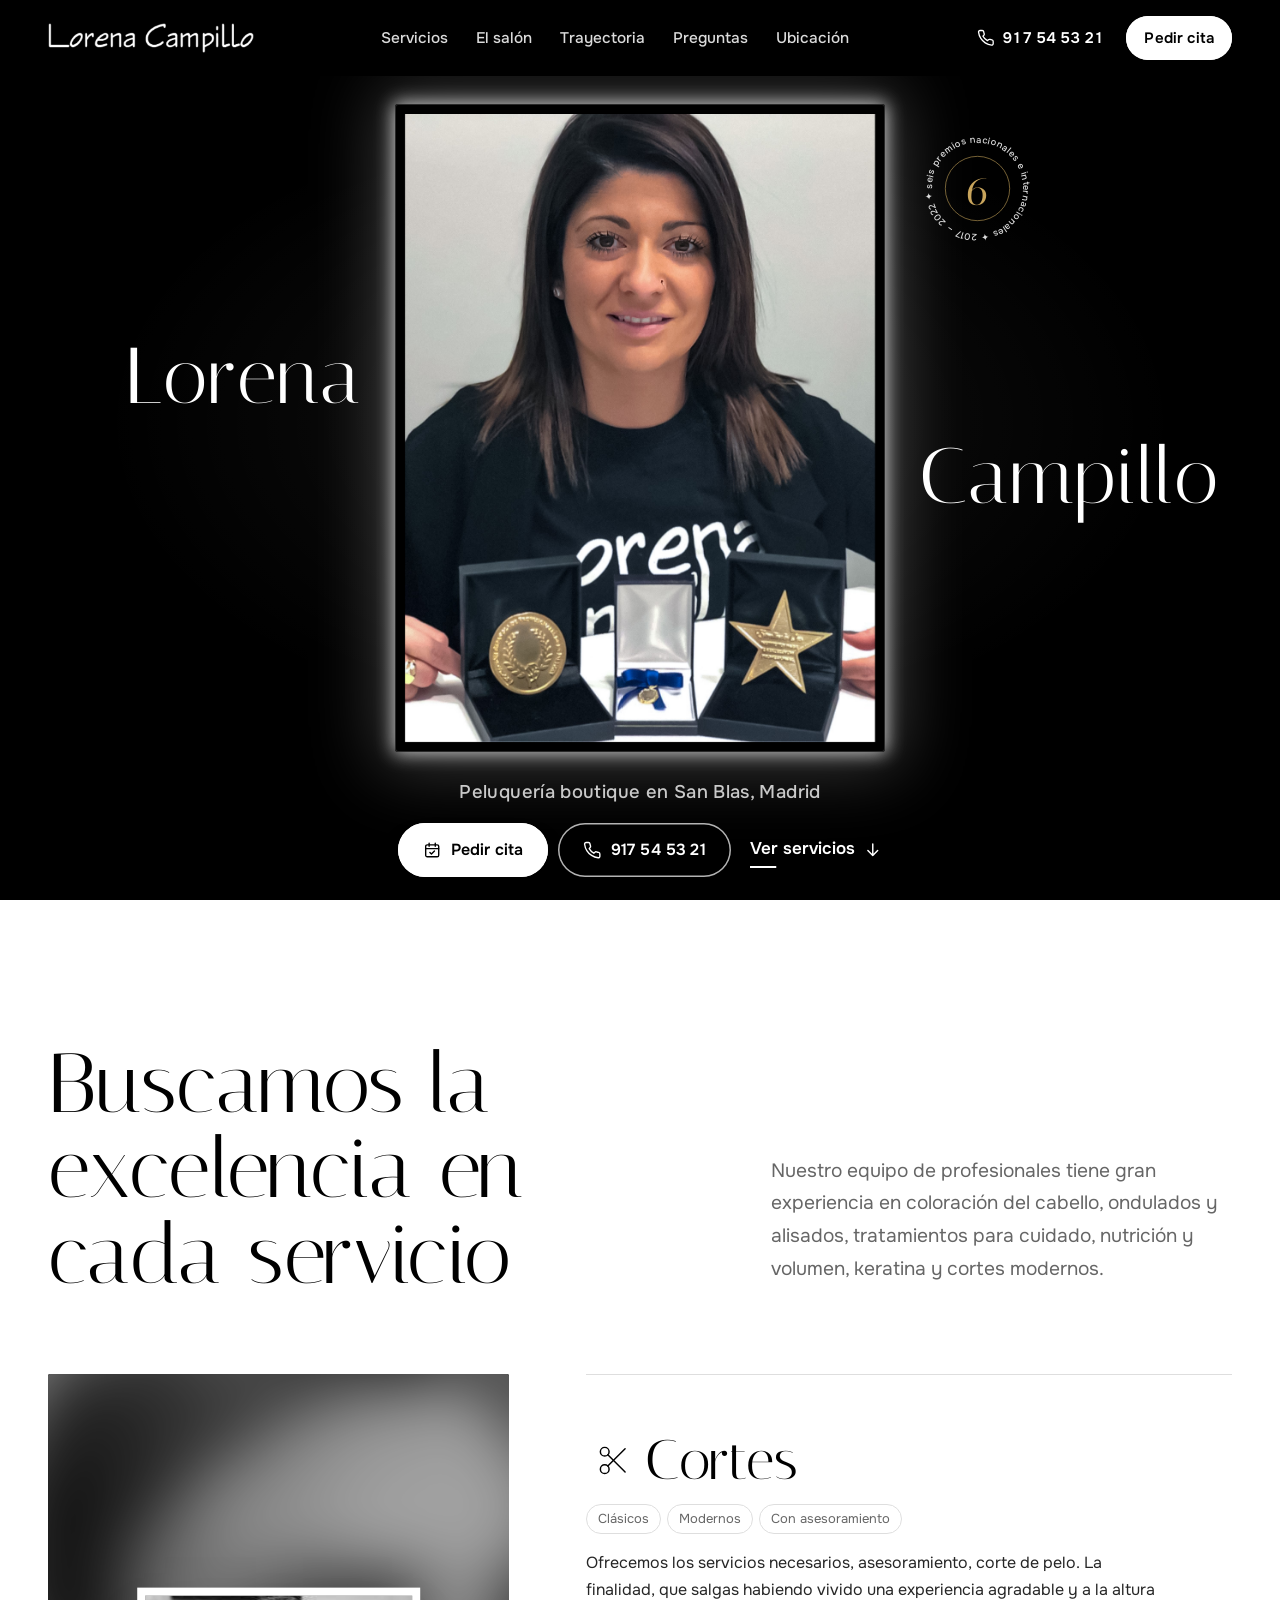
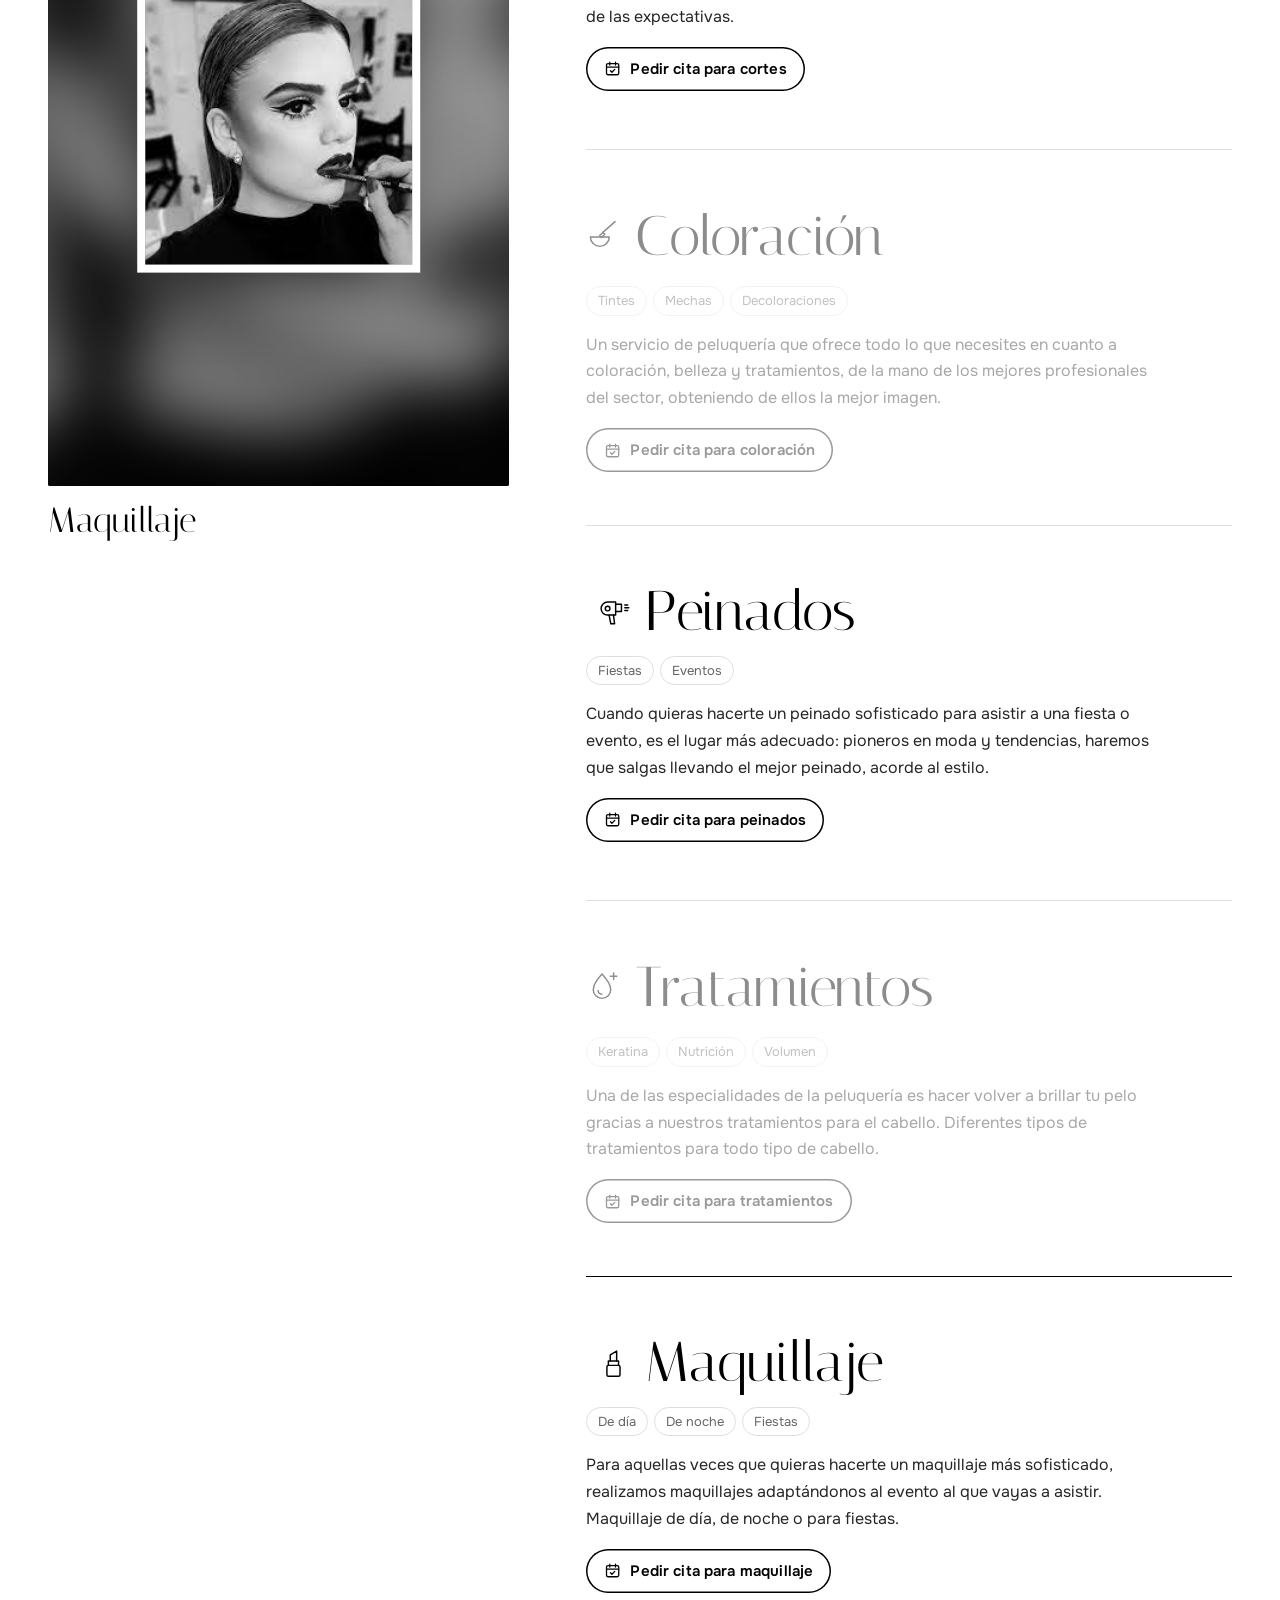
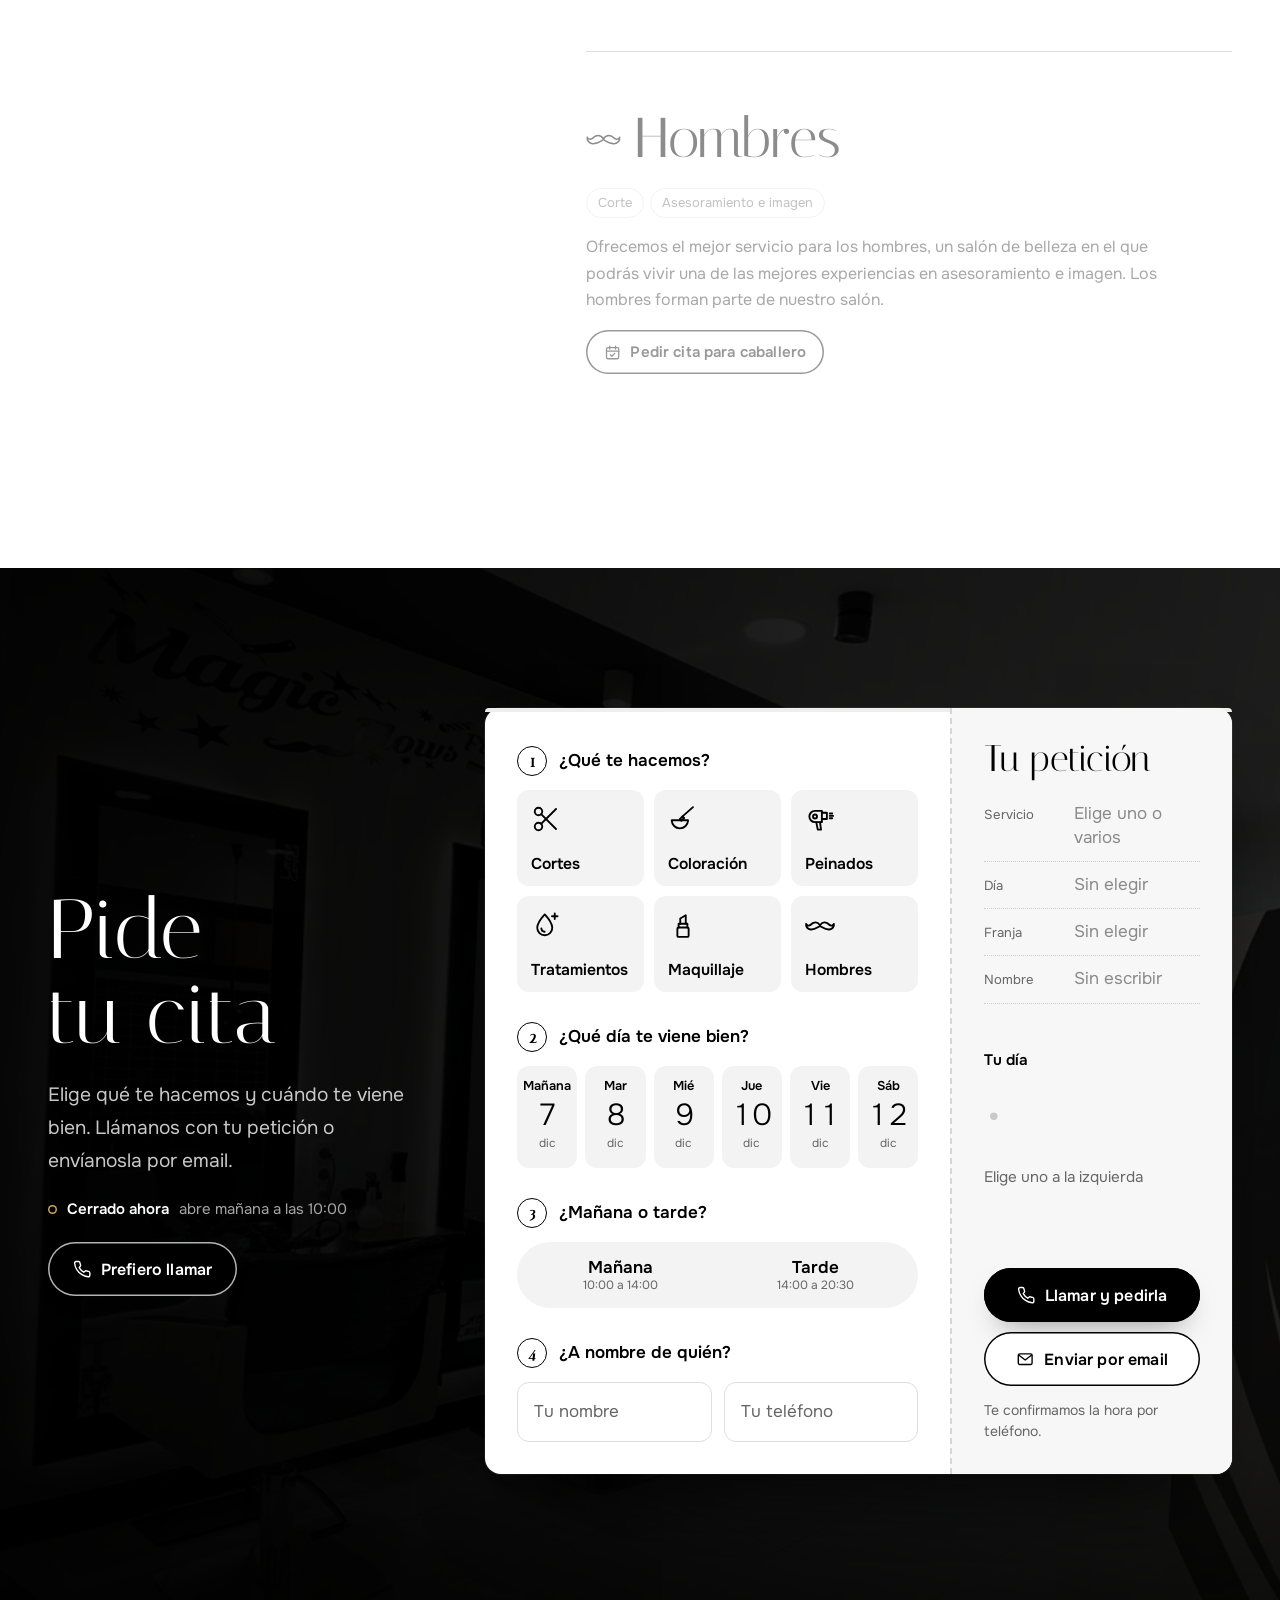
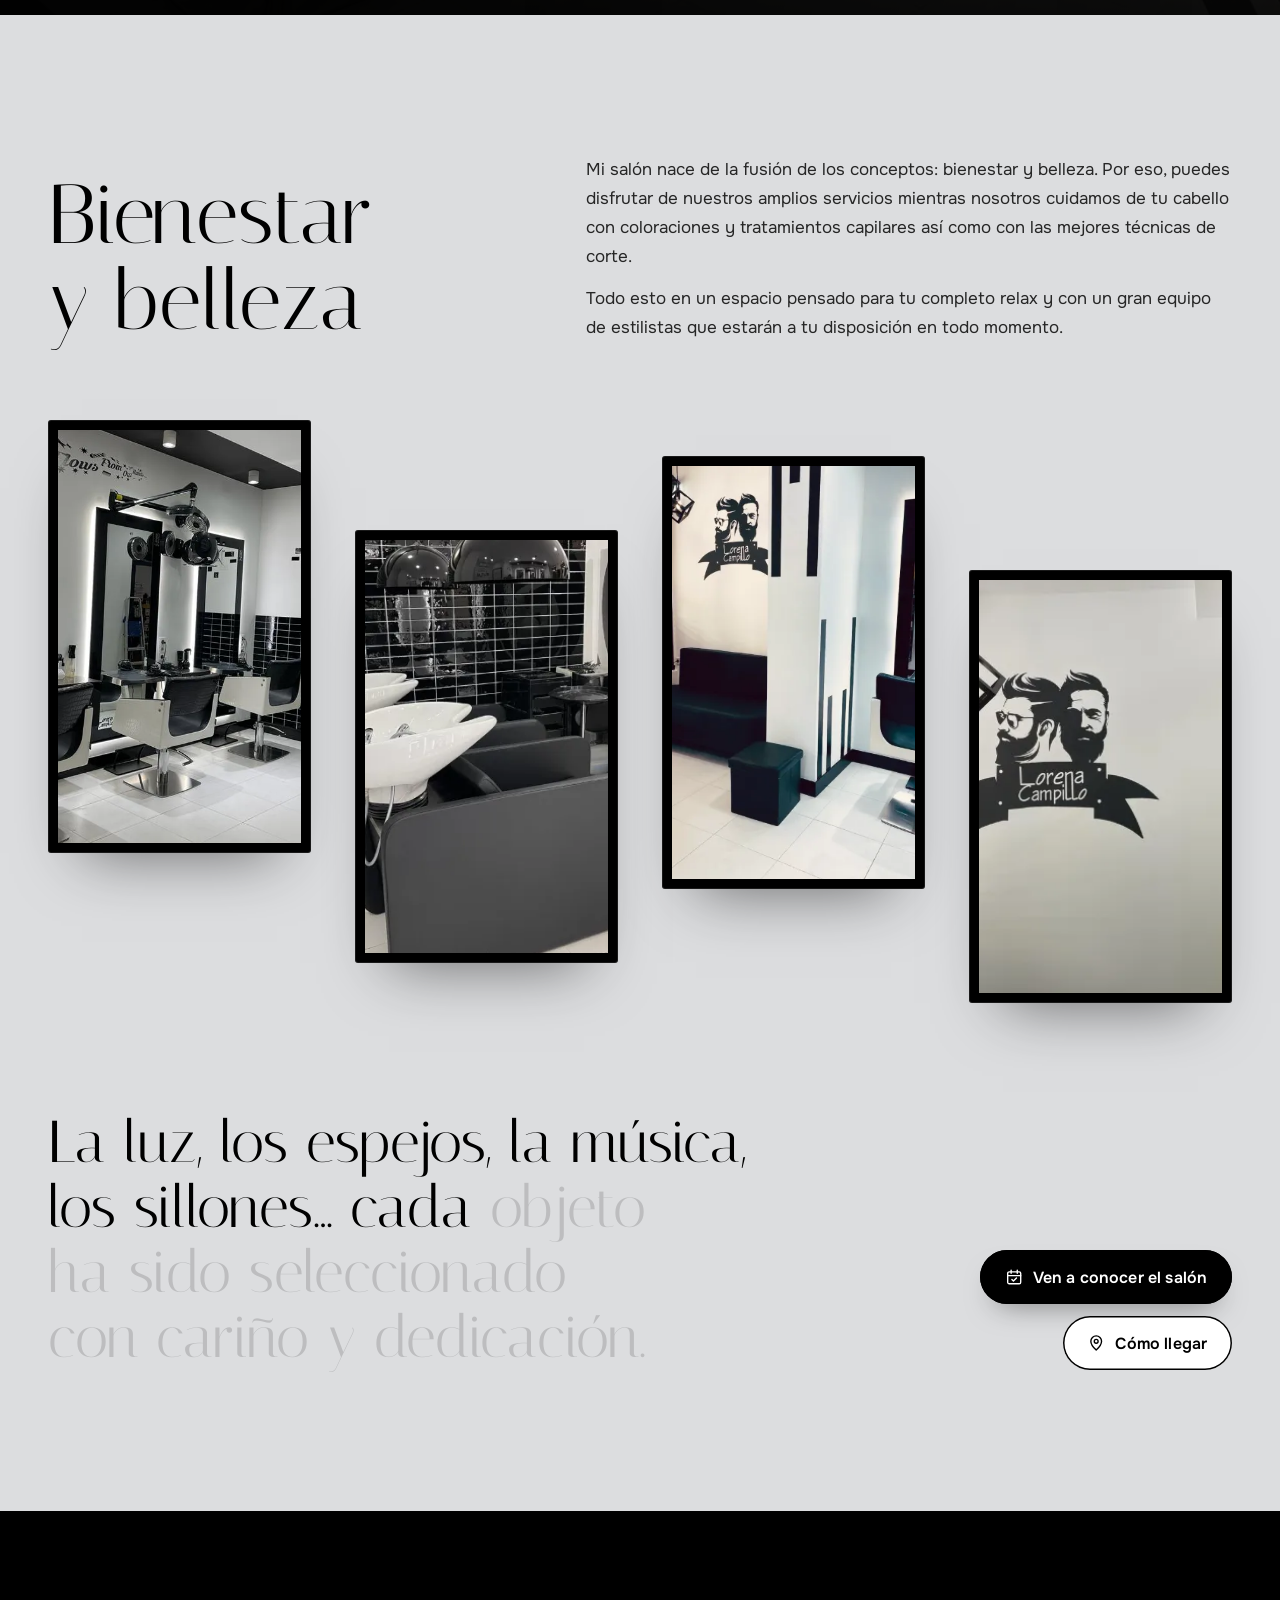
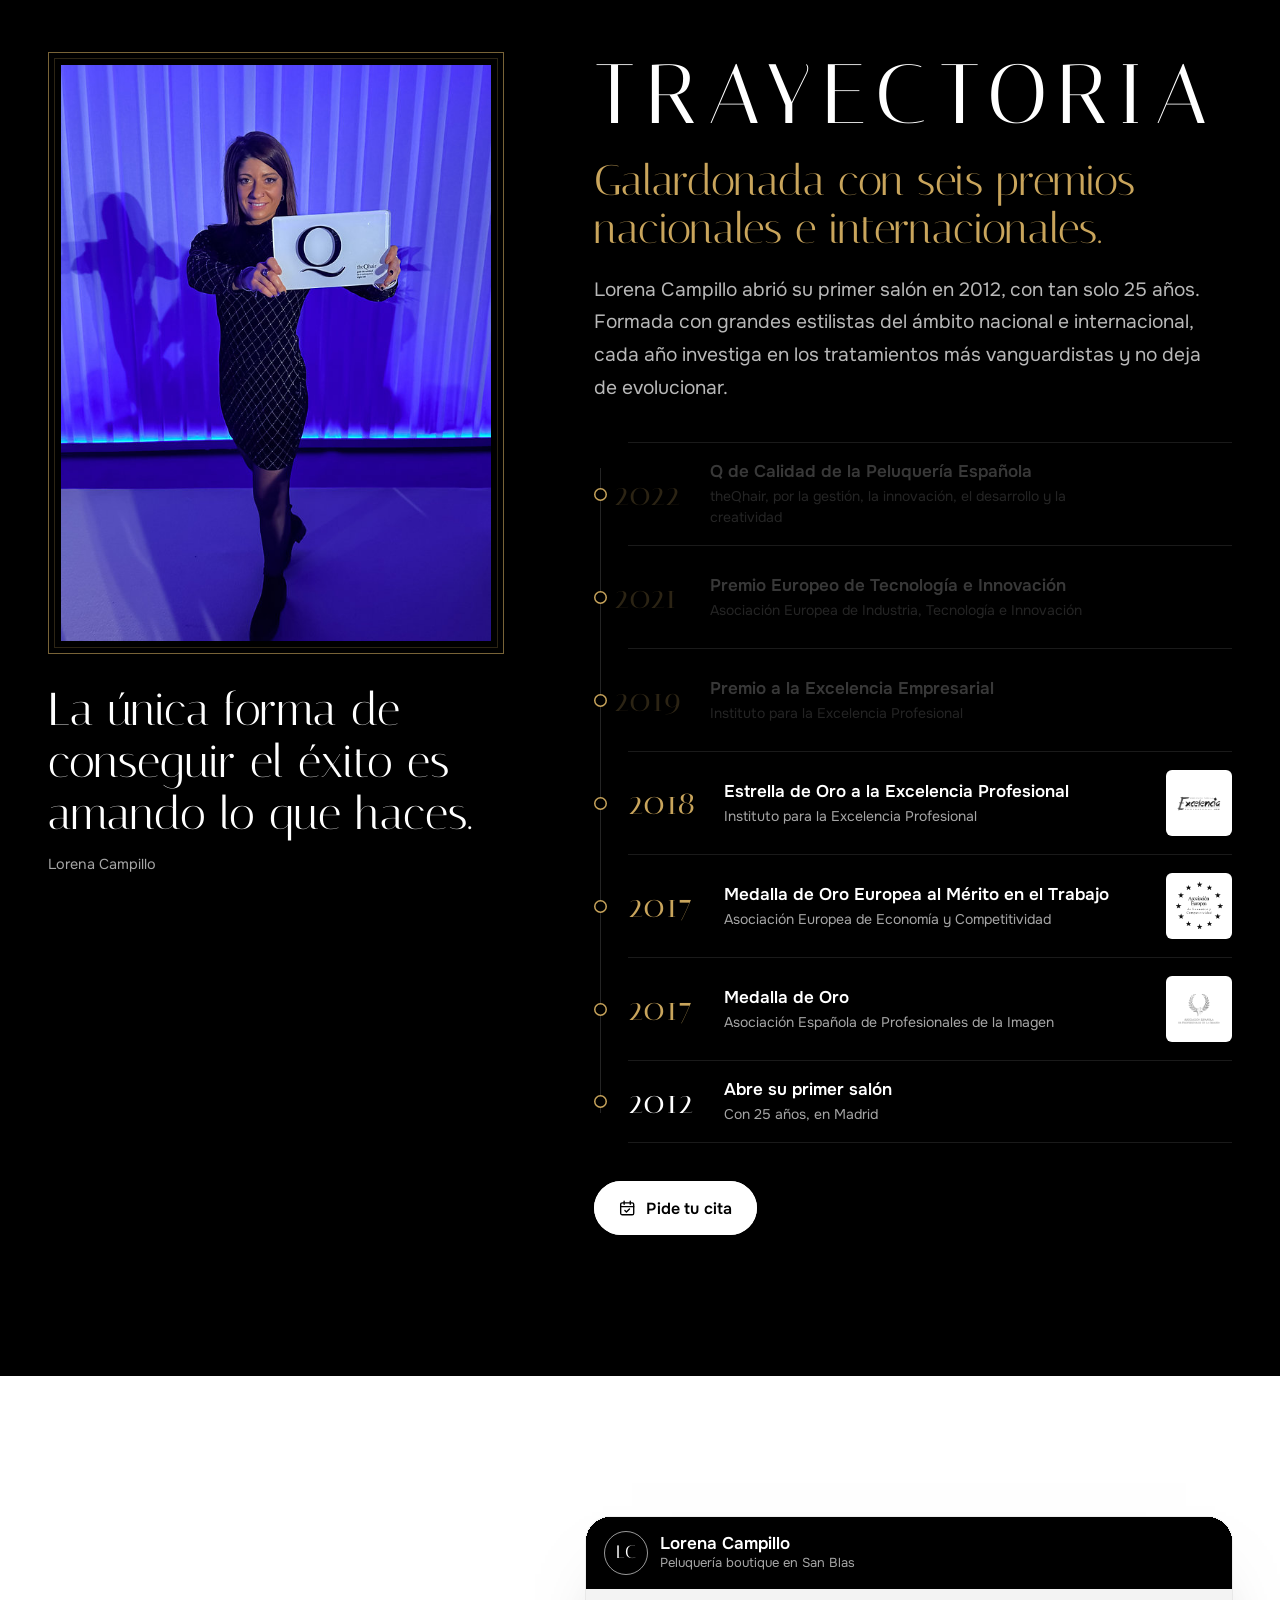
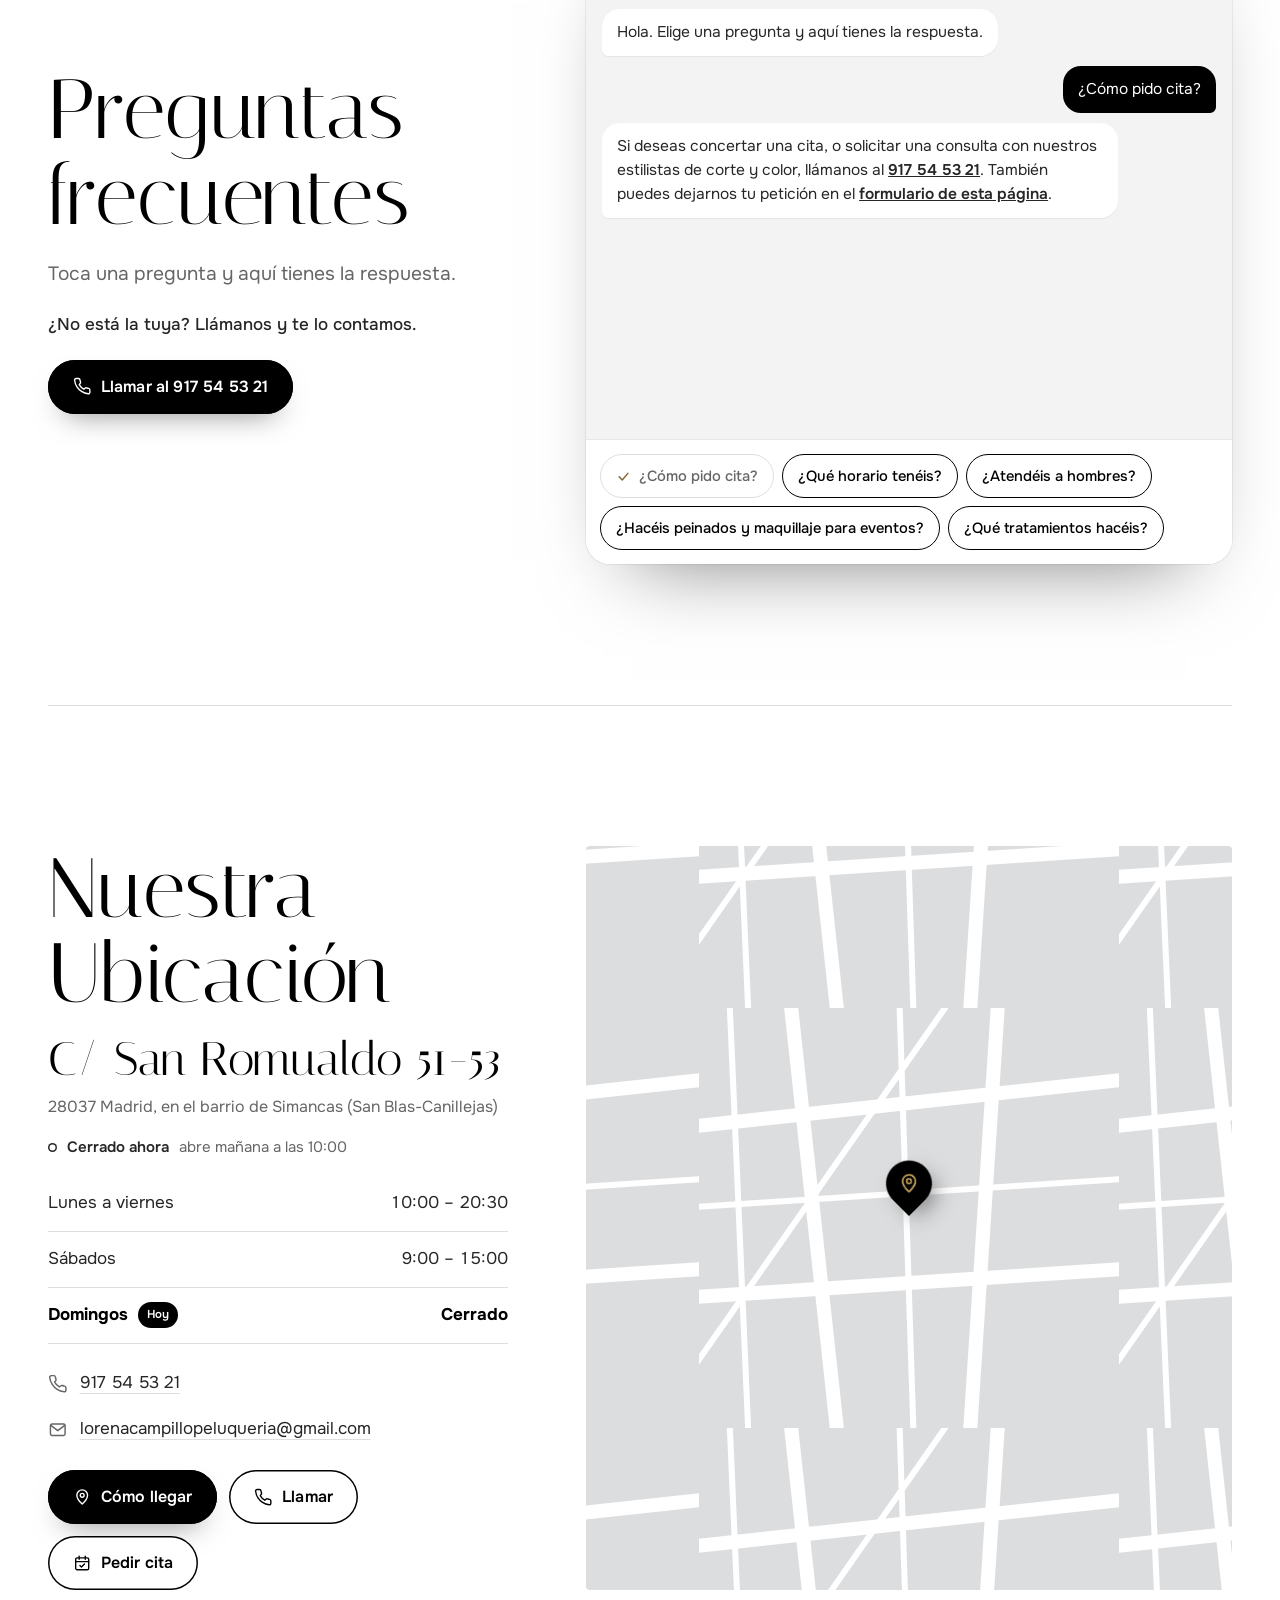
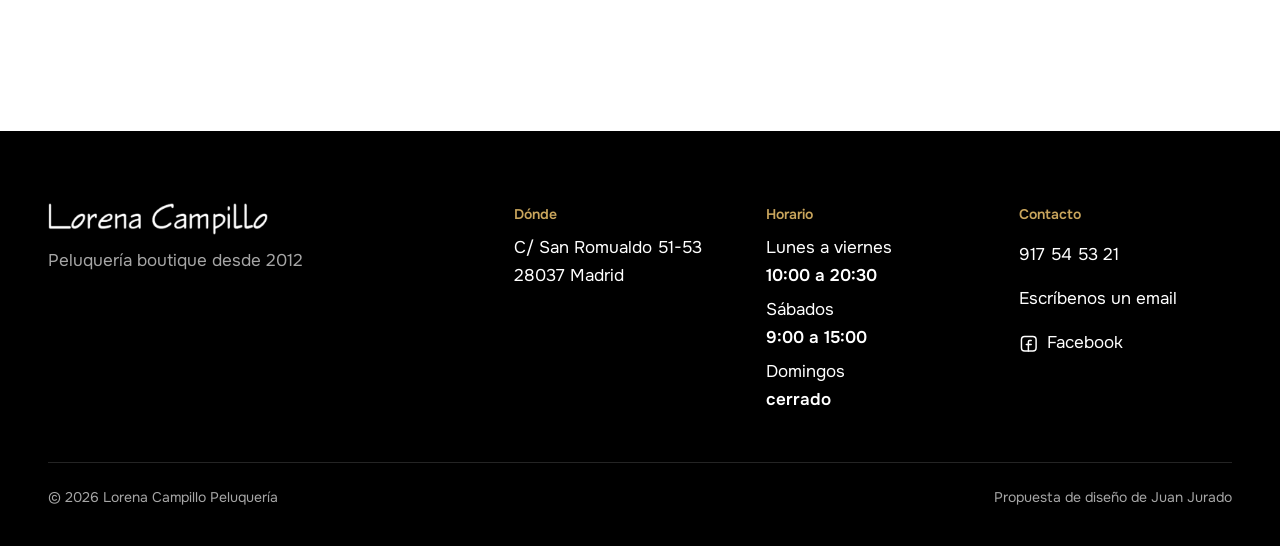
==== index.html @ e0cc7761 "feat: v4 «Luz de espejo» — hero entre su nombre, más animación y más llamadas a la acción Cambios pe" ====
<!DOCTYPE html>
<html lang="es">
<head>
<meta charset="utf-8">
<meta name="viewport" content="width=device-width, initial-scale=1, viewport-fit=cover">
<title>Peluquería boutique en San Blas, Madrid | Lorena Campillo</title>
<meta name="description" content="Peluquería boutique en Simancas, San Blas (Madrid), con seis premios nacionales e internacionales. Cortes, color, peinados y tratamientos. Cita: 917 54 53 21.">
<meta name="theme-color" content="#000000">
<meta property="og:type" content="website">
<meta property="og:locale" content="es_ES">
<meta property="og:title" content="Lorena Campillo · Peluquería boutique en San Blas">
<meta property="og:description" content="Seis premios nacionales e internacionales. C/ San Romualdo 51-53, Madrid. Pide cita: 917 54 53 21.">
<meta property="og:image" content="https://jjurado2026.github.io/lorena-campillo/assets/img/lorena-premios.jpg">

<script>
  /* Antes de pintar: movimiento solo con JavaScript y si nadie ha pedido quietud */
  (function (d) {
    var captura = /[?&]ss\b/.test(location.search);
    var quieto = captura || matchMedia('(prefers-reduced-motion: reduce)').matches;
    d.classList.add('js');
    if (quieto) d.classList.add('quieto');
    if (captura) d.classList.add('captura');
  })(document.documentElement);
</script>

<link rel="preload" href="assets/fonts/italiana.woff2" as="font" type="font/woff2" crossorigin>
<link rel="preload" href="assets/fonts/onest.woff2" as="font" type="font/woff2" crossorigin>
<link rel="preload" as="image" href="assets/img/lorena-premios.jpg" fetchpriority="high">
<link rel="stylesheet" href="assets/css/base.css?v=4">
<link rel="stylesheet" href="assets/css/home.css?v=4">
<link rel="stylesheet" href="assets/css/movimiento.css?v=4">
<link rel="icon" href="data:image/svg+xml,%3Csvg xmlns='http://www.w3.org/2000/svg' viewBox='0 0 32 32'%3E%3Crect width='32' height='32' rx='5' fill='%23000'/%3E%3Ctext x='16' y='23' font-family='Georgia,serif' font-size='19' fill='%23fff' text-anchor='middle'%3ELC%3C/text%3E%3C/svg%3E">

<script type="application/ld+json">
{
  "@context": "https://schema.org",
  "@type": "HairSalon",
  "name": "Lorena Campillo Peluquería",
  "description": "Peluquería boutique en el barrio de Simancas (San Blas-Canillejas, Madrid), galardonada con seis premios nacionales e internacionales.",
  "url": "https://www.lorenacampillopeluqueria.com/",
  "telephone": "+34917545321",
  "email": "lorenacampillopeluqueria@gmail.com",
  "image": "https://jjurado2026.github.io/lorena-campillo/assets/img/lorena-premios.jpg",
  "foundingDate": "2012",
  "founder": { "@type": "Person", "name": "Lorena Campillo" },
  "address": {
    "@type": "PostalAddress",
    "streetAddress": "Calle de San Romualdo, 51-53",
    "addressLocality": "Madrid",
    "addressRegion": "Madrid",
    "postalCode": "28037",
    "addressCountry": "ES"
  },
  "areaServed": ["Simancas", "San Blas-Canillejas", "Madrid"],
  "openingHoursSpecification": [
    { "@type": "OpeningHoursSpecification", "dayOfWeek": ["Monday","Tuesday","Wednesday","Thursday","Friday"], "opens": "10:00", "closes": "20:30" },
    { "@type": "OpeningHoursSpecification", "dayOfWeek": "Saturday", "opens": "09:00", "closes": "15:00" }
  ],
  "award": [
    "Q de Calidad de la Peluquería Española (2022)",
    "Premio Europeo de Tecnología e Innovación (2021)",
    "Premio a la Excelencia Empresarial, Instituto para la Excelencia Profesional (2019)",
    "Estrella de Oro a la Excelencia Profesional (2018)",
    "Medalla de Oro Europea al Mérito en el Trabajo (2017)",
    "Medalla de Oro de la Asociación Española de Profesionales de la Imagen (2017)"
  ],
  "sameAs": ["https://www.facebook.com/people/Lorena-Campillo-Peluqueria/100069764804692/"],
  "makesOffer": [
    { "@type": "Offer", "itemOffered": { "@type": "Service", "name": "Cortes de pelo" } },
    { "@type": "Offer", "itemOffered": { "@type": "Service", "name": "Coloración" } },
    { "@type": "Offer", "itemOffered": { "@type": "Service", "name": "Peinados para fiestas y eventos" } },
    { "@type": "Offer", "itemOffered": { "@type": "Service", "name": "Tratamientos para el cabello" } },
    { "@type": "Offer", "itemOffered": { "@type": "Service", "name": "Maquillaje" } },
    { "@type": "Offer", "itemOffered": { "@type": "Service", "name": "Peluquería de caballero" } }
  ]
}
</script>
<script type="application/ld+json">
{
  "@context": "https://schema.org",
  "@type": "FAQPage",
  "mainEntity": [
    { "@type": "Question", "name": "¿Cómo pido cita?", "acceptedAnswer": { "@type": "Answer", "text": "Si deseas concertar una cita, o solicitar una consulta con nuestros estilistas de corte y color, llámanos al 917 54 53 21. También puedes dejarnos tu petición en el formulario de nuestra web." } },
    { "@type": "Question", "name": "¿Qué horario tenéis?", "acceptedAnswer": { "@type": "Answer", "text": "De lunes a viernes, de 10:00 a 20:30. Sábados, de 9:00 a 15:00. Domingos, cerrado." } },
    { "@type": "Question", "name": "¿Atendéis a hombres?", "acceptedAnswer": { "@type": "Answer", "text": "Sí. Ofrecemos el mejor servicio para los hombres: los hombres forman parte de nuestro salón." } },
    { "@type": "Question", "name": "¿Hacéis peinados y maquillaje para eventos?", "acceptedAnswer": { "@type": "Answer", "text": "Sí. Peinados sofisticados para asistir a una fiesta o evento, y maquillaje de día, de noche o para fiestas, adaptándonos al evento al que vayas a asistir." } },
    { "@type": "Question", "name": "¿Qué tratamientos hacéis?", "acceptedAnswer": { "@type": "Answer", "text": "Tratamientos para cuidado, nutrición y volumen, keratina, ondulados y alisados. Diferentes tipos de tratamientos para todo tipo de cabello." } }
  ]
}
</script>
</head>

<body>
<a class="saltar" href="#contenido">Ir al contenido</a>

<!-- Iconos y pictogramas -->
<svg class="sprite" aria-hidden="true" focusable="false">
  <symbol id="i-tel" viewBox="0 0 24 24"><path d="M22 16.9v3a2 2 0 0 1-2.2 2 19.8 19.8 0 0 1-8.6-3.1 19.5 19.5 0 0 1-6-6A19.8 19.8 0 0 1 2.1 4.2 2 2 0 0 1 4.1 2h3a2 2 0 0 1 2 1.7c.1.9.4 1.8.7 2.7a2 2 0 0 1-.5 2.1L8.1 9.9a16 16 0 0 0 6 6l1.4-1.2a2 2 0 0 1 2.1-.5c.9.3 1.8.6 2.7.7a2 2 0 0 1 1.7 2Z"/></symbol>
  <symbol id="i-cal" viewBox="0 0 24 24"><rect x="3.5" y="5" width="17" height="15.5" rx="2"/><path d="M3.5 10h17M8 3v4M16 3v4"/><path d="m9 15 2 2 4-4"/></symbol>
  <symbol id="i-flecha" viewBox="0 0 24 24"><path d="M5 12h14M13 6l6 6-6 6"/></symbol>
  <symbol id="i-abajo" viewBox="0 0 24 24"><path d="M12 5v14M6 13l6 6 6-6"/></symbol>
  <symbol id="i-sale" viewBox="0 0 24 24"><path d="M7 17 17 7M8 7h9v9"/></symbol>
  <symbol id="i-pin" viewBox="0 0 24 24"><path d="M12 21s-7-6.2-7-11.5a7 7 0 0 1 14 0C19 14.8 12 21 12 21Z"/><circle cx="12" cy="9.5" r="2.5"/></symbol>
  <symbol id="i-correo" viewBox="0 0 24 24"><rect x="3" y="5" width="18" height="14" rx="2"/><path d="m3.5 6.5 8.5 6.5 8.5-6.5"/></symbol>
  <symbol id="i-menu" viewBox="0 0 24 24"><path d="M4 8h16M4 16h16"/></symbol>
  <symbol id="i-cerrar" viewBox="0 0 24 24"><path d="M6 6l12 12M18 6 6 18"/></symbol>
  <symbol id="i-ok" viewBox="0 0 24 24"><path d="M5 12.5 10 17.5 19 7"/></symbol>
  <symbol id="i-fb" viewBox="0 0 24 24"><path d="M15 8h-2a1.5 1.5 0 0 0-1.5 1.5V21M9 13h6"/><rect x="3" y="3" width="18" height="18" rx="4"/></symbol>
  <symbol id="p-tijera" viewBox="0 0 24 24"><circle cx="6" cy="6" r="3"/><path d="M8.12 8.12 20 20"/><circle cx="6" cy="18" r="3"/><path d="M8.12 15.88 20 4"/></symbol>
  <symbol id="p-color" viewBox="0 0 24 24"><path d="M3 13h13a6.5 6.5 0 0 1-13 0Z"/><path d="M11.6 9.9 20 2.5"/><path d="m9.4 12.1 2.2-2.2 1.3 1.3-2.2 2.2Z"/></symbol>
  <symbol id="p-secador" viewBox="0 0 24 24"><path d="M13.5 5.5H8a4.5 4.5 0 0 0 0 9h5.5Z"/><path d="M13.5 7h4v5h-4"/><circle cx="8" cy="10" r="1.6"/><path d="m9 14.5 1.2 6h2.6l-.8-6"/><path d="M19.8 7.6h2M19.8 9.5h2.7M19.8 11.4h2"/></symbol>
  <symbol id="p-gota" viewBox="0 0 24 24"><path d="M11 3.5S5 10 5 14.2a6 6 0 0 0 12 0C17 10 11 3.5 11 3.5Z"/><path d="M8.3 14.8a2.8 2.8 0 0 0 2.6 2.6"/><path d="M19 2.8v4.4M16.8 5h4.4"/></symbol>
  <symbol id="p-carmin" viewBox="0 0 24 24"><rect x="7.5" y="14" width="9" height="7.5" rx="1"/><path d="M8.5 14v-3h7v3"/><path d="M9.8 11V6.8l4.4-2.6V11"/></symbol>
  <symbol id="p-bigote" viewBox="0 0 24 24"><path d="M12 12.2c-1.3-1.9-3.4-2.7-5.3-1.9-1.5.6-2.2 2.1-3.7 2.2-1 .1-1.8-.5-2.1-1.4-.4 2.2 1.2 4.3 3.6 4.5 3 .3 5-1.4 7.5-2.8 2.5 1.4 4.5 3.1 7.5 2.8 2.4-.2 4-2.3 3.6-4.5-.3.9-1.1 1.5-2.1 1.4-1.5-.1-2.2-1.6-3.7-2.2-1.9-.8-4 0-5.3 1.9Z"/></symbol>
</svg>

<!-- ═══════════ CABECERA: la banda negra de su web, con su logo blanco ═══════════ -->
<header class="cab" id="cab">
  <div class="cab__in envoltura">
    <a class="cab__logo" href="#inicio">
      <img src="assets/img/logo-blanco.webp" width="1200" height="175" alt="Lorena Campillo Peluquería">
    </a>
    <nav class="cab__nav" aria-label="Principal">
      <ul>
        <li><a href="#servicios">Servicios</a></li>
        <li><a href="#salon">El salón</a></li>
        <li><a href="#trayectoria">Trayectoria</a></li>
        <li><a href="#preguntas">Preguntas</a></li>
        <li><a href="#ubicacion">Ubicación</a></li>
      </ul>
    </nav>
    <div class="cab__acc">
      <a class="cab__tel" href="tel:+34917545321"><svg class="ico ico--tel" aria-hidden="true"><use href="#i-tel"/></svg><span>917 54 53 21</span></a>
      <a class="boton boton--luz boton--peq" href="#cita" data-magnetico><span class="boton__txt">Pedir cita</span></a>
      <button class="cab__menu" type="button" aria-expanded="false" aria-controls="menu">
        <svg class="ico ico--abrir" aria-hidden="true"><use href="#i-menu"/></svg>
        <svg class="ico ico--cerrar" aria-hidden="true"><use href="#i-cerrar"/></svg>
        <span class="solo-lectores">Menú</span>
      </button>
    </div>
  </div>
</header>

<!-- Menú móvil (fuera de la cabecera: su backdrop-filter atraparía el position:fixed) -->
<div class="menu" id="menu" hidden>
  <nav class="envoltura menu__in" aria-label="Menú">
    <ul class="menu__lista">
      <li style="--i:0"><a href="#servicios">Servicios</a></li>
      <li style="--i:1"><a href="#cita">Pedir cita</a></li>
      <li style="--i:2"><a href="#salon">El salón</a></li>
      <li style="--i:3"><a href="#trayectoria">Trayectoria</a></li>
      <li style="--i:4"><a href="#preguntas">Preguntas frecuentes</a></li>
      <li style="--i:5"><a href="#ubicacion">Nuestra ubicación</a></li>
    </ul>
    <div class="menu__pie">
      <p class="estado estado--claro" data-estado></p>
      <a class="boton boton--contorno-claro" href="tel:+34917545321"><svg class="ico ico--tel" aria-hidden="true"><use href="#i-tel"/></svg><span class="boton__txt">917 54 53 21</span></a>
    </div>
  </nav>
</div>

<main id="contenido">

  <!-- ═══════════ 1 · HERO: su retrato, entre su nombre ═══════════ -->
  <section class="hero" id="inicio" aria-labelledby="hero-titulo">
    <div class="hero__escena envoltura">
      <h1 class="hero__titulo" id="hero-titulo">
        <span class="solo-lectores">Lorena Campillo, peluquería boutique en San Blas, Madrid</span>
        <span class="hero__nombre hero__nombre--a" aria-hidden="true" data-letras-hero="izq">Lorena</span>
        <span class="hero__nombre hero__nombre--b" aria-hidden="true" data-letras-hero="der">Campillo</span>
        <span class="hero__sub" aria-hidden="true">Peluquería boutique en San Blas, Madrid</span>
      </h1>

      <!-- Foto de su web, tal cual: mismo archivo, sin recortes ni filtros -->
      <figure class="espejo hero__espejo">
        <span class="espejo__marco">
          <img src="assets/img/lorena-premios.jpg" width="1097" height="1463" fetchpriority="high"
               alt="Lorena Campillo sonriente, con tres de sus galardones en las manos: una medalla de oro, una insignia y una estrella dorada">
        </span>
      </figure>

      <a class="sello" href="#trayectoria" aria-label="Seis premios nacionales e internacionales. Ver la trayectoria">
        <svg class="sello__svg" viewBox="0 0 120 120" aria-hidden="true">
          <defs><path id="sello-circulo" d="M60 60m-47 0a47 47 0 1 1 94 0a47 47 0 1 1-94 0"/></defs>
          <g class="sello__giro">
            <text class="sello__texto"><textPath href="#sello-circulo" textLength="292">seis premios nacionales e internacionales ✦ 2017 – 2022 ✦</textPath></text>
          </g>
          <circle class="sello__aro" cx="60" cy="60" r="33"/>
          <text class="sello__num" x="60" y="77" text-anchor="middle">6</text>
        </svg>
      </a>

      <div class="hero__acciones">
        <a class="boton boton--luz" href="#cita" data-magnetico data-llamativo><svg class="ico ico--cal" aria-hidden="true"><use href="#i-cal"/></svg><span class="boton__txt">Pedir cita</span></a>
        <a class="boton boton--contorno-claro" href="tel:+34917545321" aria-label="Llamar al 917 54 53 21"><svg class="ico ico--tel" aria-hidden="true"><use href="#i-tel"/></svg><span class="boton__txt"><span class="solo-movil">Llamar</span><span class="sin-movil">917 54 53 21</span></span></a>
        <a class="enlace enlace--claro" href="#servicios"><span>Ver servicios</span><svg class="ico ico--abajo" aria-hidden="true"><use href="#i-abajo"/></svg></a>
      </div>
    </div>
  </section>

  <!-- ═══════════ 2 · SERVICIOS: la vitrina ═══════════ -->
  <section class="servicios" id="servicios" aria-labelledby="serv-titulo">
    <div class="envoltura">
      <div class="seccion-cab">
        <h2 class="titulo" id="serv-titulo" data-palabras>Buscamos la excelencia en cada servicio</h2>
        <p class="entradilla">Nuestro equipo de profesionales tiene gran experiencia en coloración del cabello, ondulados y alisados, tratamientos para cuidado, nutrición y volumen, keratina y cortes modernos.</p>
      </div>

      <div class="servicios__cuerpo">
        <!-- Escritorio: una sola vitrina fija que enseña la foto del servicio activo -->
        <div class="vitrina" aria-hidden="true">
          <div class="vitrina__marco">
            <img class="vitrina__foto activa" data-v="cortes" src="assets/img/trabajo-rizos-800.webp" width="800" height="1067" loading="lazy" alt="">
            <img class="vitrina__foto" data-v="coloracion" src="assets/img/trabajo-mechas-800.webp" width="800" height="1067" loading="lazy" alt="">
            <img class="vitrina__foto" data-v="peinados" src="assets/img/trabajo-recogido-800.webp" width="800" height="973" loading="lazy" alt="">
            <img class="vitrina__foto" data-v="tratamientos" src="assets/img/trabajo-brillo-800.webp" width="800" height="1068" loading="lazy" alt="">
            <span class="vitrina__foto vitrina__foto--pequena" data-v="maquillaje">
              <img class="vitrina__fondo" src="assets/img/trabajo-maquillaje.jpg" width="224" height="225" loading="lazy" alt="">
              <img class="vitrina__nitida" src="assets/img/trabajo-maquillaje.jpg" width="224" height="225" loading="lazy" alt="">
            </span>
            <img class="vitrina__foto" data-v="hombres" src="assets/img/salon-caballero-800.webp" width="800" height="1067" loading="lazy" alt="">
            <span class="vitrina__luz"></span>
          </div>
          <p class="vitrina__pie"><span data-vitrina-nombre>Cortes</span></p>
        </div>

        <ul class="carta" role="list" data-carta>
          <li class="serv activo" data-serv="cortes">
            <figure class="serv__foto">
              <img src="assets/img/trabajo-rizos-480.webp" srcset="assets/img/trabajo-rizos-480.webp 480w, assets/img/trabajo-rizos-800.webp 800w" sizes="80vw" width="800" height="1067" loading="lazy" decoding="async" alt="Melena corta rizada, peinada en el salón mientras una estilista trabaja al fondo">
            </figure>
            <div class="serv__cuerpo">
              <h3 class="serv__nombre">
                <svg class="picto picto--tijera" viewBox="0 0 24 24" aria-hidden="true"><g class="p-a"><circle cx="6" cy="6" r="3"/><path d="M8.12 8.12 20 20"/></g><g class="p-b"><circle cx="6" cy="18" r="3"/><path d="M8.12 15.88 20 4"/></g></svg>
                <span>Cortes</span>
              </h3>
              <ul class="serv__chips" role="list"><li>Clásicos</li><li>Modernos</li><li>Con asesoramiento</li></ul>
              <p class="serv__texto">Ofrecemos los servicios necesarios, asesoramiento, corte de pelo. La finalidad, que salgas habiendo vivido una experiencia agradable y a la altura de las expectativas.</p>
              <a class="boton boton--contorno boton--peq" href="#cita" data-elige="Cortes"><svg class="ico ico--cal" aria-hidden="true"><use href="#i-cal"/></svg><span class="boton__txt">Pedir cita para cortes</span></a>
            </div>
          </li>

          <li class="serv" data-serv="coloracion">
            <figure class="serv__foto">
              <img src="assets/img/trabajo-mechas-480.webp" srcset="assets/img/trabajo-mechas-480.webp 480w, assets/img/trabajo-mechas-800.webp 800w" sizes="80vw" width="800" height="1067" loading="lazy" decoding="async" alt="Mechas en proceso: mechones separados con papel sobre una melena larga">
            </figure>
            <div class="serv__cuerpo">
              <h3 class="serv__nombre">
                <svg class="picto picto--color" viewBox="0 0 24 24" aria-hidden="true"><path d="M3 13h13a6.5 6.5 0 0 1-13 0Z"/><g class="p-brocha"><path d="M11.6 9.9 20 2.5"/><path d="m9.4 12.1 2.2-2.2 1.3 1.3-2.2 2.2Z"/></g></svg>
                <span>Coloración</span>
              </h3>
              <ul class="serv__chips" role="list"><li>Tintes</li><li>Mechas</li><li>Decoloraciones</li></ul>
              <p class="serv__texto">Un servicio de peluquería que ofrece todo lo que necesites en cuanto a coloración, belleza y tratamientos, de la mano de los mejores profesionales del sector, obteniendo de ellos la mejor imagen.</p>
              <a class="boton boton--contorno boton--peq" href="#cita" data-elige="Coloración"><svg class="ico ico--cal" aria-hidden="true"><use href="#i-cal"/></svg><span class="boton__txt">Pedir cita para coloración</span></a>
            </div>
          </li>

          <li class="serv" data-serv="peinados">
            <figure class="serv__foto">
              <img src="assets/img/trabajo-recogido-480.webp" srcset="assets/img/trabajo-recogido-480.webp 480w, assets/img/trabajo-recogido-800.webp 800w" sizes="80vw" width="800" height="973" loading="lazy" decoding="async" alt="Recogido con ondas y tocado, frente a la pared del salón con el logotipo de Lorena Campillo">
            </figure>
            <div class="serv__cuerpo">
              <h3 class="serv__nombre">
                <svg class="picto picto--secador" viewBox="0 0 24 24" aria-hidden="true"><path d="M13.5 5.5H8a4.5 4.5 0 0 0 0 9h5.5Z"/><path d="M13.5 7h4v5h-4"/><circle cx="8" cy="10" r="1.6"/><path d="m9 14.5 1.2 6h2.6l-.8-6"/><g class="p-aire"><path d="M19.8 7.6h2M19.8 9.5h2.7M19.8 11.4h2"/></g></svg>
                <span>Peinados</span>
              </h3>
              <ul class="serv__chips" role="list"><li>Fiestas</li><li>Eventos</li></ul>
              <p class="serv__texto">Cuando quieras hacerte un peinado sofisticado para asistir a una fiesta o evento, es el lugar más adecuado: pioneros en moda y tendencias, haremos que salgas llevando el mejor peinado, acorde al estilo.</p>
              <a class="boton boton--contorno boton--peq" href="#cita" data-elige="Peinados"><svg class="ico ico--cal" aria-hidden="true"><use href="#i-cal"/></svg><span class="boton__txt">Pedir cita para peinados</span></a>
            </div>
          </li>

          <li class="serv" data-serv="tratamientos">
            <figure class="serv__foto">
              <img src="assets/img/trabajo-brillo-480.webp" srcset="assets/img/trabajo-brillo-480.webp 480w, assets/img/trabajo-brillo-800.webp 800w" sizes="80vw" width="800" height="1068" loading="lazy" decoding="async" alt="Melena lisa con brillo y degradado de color, vista de perfil en el sillón del salón">
            </figure>
            <div class="serv__cuerpo">
              <h3 class="serv__nombre">
                <svg class="picto picto--gota" viewBox="0 0 24 24" aria-hidden="true"><g class="p-gota"><path d="M11 3.5S5 10 5 14.2a6 6 0 0 0 12 0C17 10 11 3.5 11 3.5Z"/><path d="M8.3 14.8a2.8 2.8 0 0 0 2.6 2.6"/></g><g class="p-destello"><path d="M19 2.8v4.4M16.8 5h4.4"/></g></svg>
                <span>Tratamientos</span>
              </h3>
              <ul class="serv__chips" role="list"><li>Keratina</li><li>Nutrición</li><li>Volumen</li></ul>
              <p class="serv__texto">Una de las especialidades de la peluquería es hacer volver a brillar tu pelo gracias a nuestros tratamientos para el cabello. Diferentes tipos de tratamientos para todo tipo de cabello.</p>
              <a class="boton boton--contorno boton--peq" href="#cita" data-elige="Tratamientos"><svg class="ico ico--cal" aria-hidden="true"><use href="#i-cal"/></svg><span class="boton__txt">Pedir cita para tratamientos</span></a>
            </div>
          </li>

          <li class="serv" data-serv="maquillaje">
            <figure class="serv__foto serv__foto--pequena">
              <img class="serv__fondo" src="assets/img/trabajo-maquillaje.jpg" width="224" height="225" loading="lazy" alt="">
              <img class="serv__nitida" src="assets/img/trabajo-maquillaje.jpg" width="224" height="225" loading="lazy" decoding="async" alt="Maquillaje de noche: raya negra marcada y labios oscuros, aplicado en el salón">
            </figure>
            <div class="serv__cuerpo">
              <h3 class="serv__nombre">
                <svg class="picto picto--carmin" viewBox="0 0 24 24" aria-hidden="true"><rect x="7.5" y="14" width="9" height="7.5" rx="1"/><path d="M8.5 14v-3h7v3"/><g class="p-barra"><path d="M9.8 11V6.8l4.4-2.6V11"/></g></svg>
                <span>Maquillaje</span>
              </h3>
              <ul class="serv__chips" role="list"><li>De día</li><li>De noche</li><li>Fiestas</li></ul>
              <p class="serv__texto">Para aquellas veces que quieras hacerte un maquillaje más sofisticado, realizamos maquillajes adaptándonos al evento al que vayas a asistir. Maquillaje de día, de noche o para fiestas.</p>
              <a class="boton boton--contorno boton--peq" href="#cita" data-elige="Maquillaje"><svg class="ico ico--cal" aria-hidden="true"><use href="#i-cal"/></svg><span class="boton__txt">Pedir cita para maquillaje</span></a>
            </div>
          </li>

          <li class="serv" data-serv="hombres">
            <figure class="serv__foto">
              <img src="assets/img/salon-caballero-480.webp" srcset="assets/img/salon-caballero-480.webp 480w, assets/img/salon-caballero-800.webp 800w" sizes="80vw" width="800" height="1067" loading="lazy" decoding="async" alt="Puesto de caballero del salón: espejo de marco negro, sillón blanco y láminas de barbería en la pared">
            </figure>
            <div class="serv__cuerpo">
              <h3 class="serv__nombre">
                <svg class="picto picto--bigote" viewBox="0 0 24 24" aria-hidden="true"><path d="M12 12.2c-1.3-1.9-3.4-2.7-5.3-1.9-1.5.6-2.2 2.1-3.7 2.2-1 .1-1.8-.5-2.1-1.4-.4 2.2 1.2 4.3 3.6 4.5 3 .3 5-1.4 7.5-2.8 2.5 1.4 4.5 3.1 7.5 2.8 2.4-.2 4-2.3 3.6-4.5-.3.9-1.1 1.5-2.1 1.4-1.5-.1-2.2-1.6-3.7-2.2-1.9-.8-4 0-5.3 1.9Z"/></svg>
                <span>Hombres</span>
              </h3>
              <ul class="serv__chips" role="list"><li>Corte</li><li>Asesoramiento e imagen</li></ul>
              <p class="serv__texto">Ofrecemos el mejor servicio para los hombres, un salón de belleza en el que podrás vivir una de las mejores experiencias en asesoramiento e imagen. Los hombres forman parte de nuestro salón.</p>
              <a class="boton boton--contorno boton--peq" href="#cita" data-elige="Hombres"><svg class="ico ico--cal" aria-hidden="true"><use href="#i-cal"/></svg><span class="boton__txt">Pedir cita para caballero</span></a>
            </div>
          </li>
        </ul>
      </div>
      <p class="carta__pista" aria-hidden="true"><span data-carta-pos>1</span> de 6, desliza para ver más</p>
    </div>
  </section>

  <!-- ═══════════ 3 · PIDE TU CITA: la tarjeta de reserva ═══════════ -->
  <section class="cita" id="cita" aria-labelledby="cita-titulo">
    <img class="cita__fondo" src="assets/img/salon-espejos-1024.webp" srcset="assets/img/salon-espejos-640.webp 640w, assets/img/salon-espejos-1024.webp 1024w" sizes="100vw" width="1024" height="768" loading="lazy" decoding="async" alt="">
    <div class="envoltura cita__rejilla">
      <div class="cita__intro">
        <h2 class="titulo" id="cita-titulo" data-palabras>Pide tu cita</h2>
        <p class="entradilla">Elige qué te hacemos y cuándo te viene bien. Llámanos con tu petición o envíanosla por email.</p>
        <p class="estado estado--claro" data-estado></p>
        <a class="boton boton--contorno-claro" href="tel:+34917545321"><svg class="ico ico--tel" aria-hidden="true"><use href="#i-tel"/></svg><span class="boton__txt">Prefiero llamar</span></a>
      </div>

      <div class="reserva" data-reserva>
        <div class="reserva__progreso" aria-hidden="true"><span data-progreso></span></div>

        <form class="reserva__form" id="form-cita" action="mailto:lorenacampillopeluqueria@gmail.com" method="post" enctype="text/plain" novalidate>
          <fieldset class="paso">
            <legend><span class="paso__n">1</span>¿Qué te hacemos?</legend>
            <div class="mosaico-serv">
              <label class="pieza"><input type="checkbox" name="servicio" value="Cortes"><span class="pieza__cara"><svg class="picto picto--tijera" viewBox="0 0 24 24" aria-hidden="true"><g class="p-a"><circle cx="6" cy="6" r="3"/><path d="M8.12 8.12 20 20"/></g><g class="p-b"><circle cx="6" cy="18" r="3"/><path d="M8.12 15.88 20 4"/></g></svg>Cortes<i class="pieza__ok" aria-hidden="true"><svg class="ico"><use href="#i-ok"/></svg></i></span></label>
              <label class="pieza"><input type="checkbox" name="servicio" value="Coloración"><span class="pieza__cara"><svg class="picto picto--color" viewBox="0 0 24 24" aria-hidden="true"><path d="M3 13h13a6.5 6.5 0 0 1-13 0Z"/><g class="p-brocha"><path d="M11.6 9.9 20 2.5"/><path d="m9.4 12.1 2.2-2.2 1.3 1.3-2.2 2.2Z"/></g></svg>Coloración<i class="pieza__ok" aria-hidden="true"><svg class="ico"><use href="#i-ok"/></svg></i></span></label>
              <label class="pieza"><input type="checkbox" name="servicio" value="Peinados"><span class="pieza__cara"><svg class="picto picto--secador" viewBox="0 0 24 24" aria-hidden="true"><path d="M13.5 5.5H8a4.5 4.5 0 0 0 0 9h5.5Z"/><path d="M13.5 7h4v5h-4"/><circle cx="8" cy="10" r="1.6"/><path d="m9 14.5 1.2 6h2.6l-.8-6"/><g class="p-aire"><path d="M19.8 7.6h2M19.8 9.5h2.7M19.8 11.4h2"/></g></svg>Peinados<i class="pieza__ok" aria-hidden="true"><svg class="ico"><use href="#i-ok"/></svg></i></span></label>
              <label class="pieza"><input type="checkbox" name="servicio" value="Tratamientos"><span class="pieza__cara"><svg class="picto picto--gota" viewBox="0 0 24 24" aria-hidden="true"><g class="p-gota"><path d="M11 3.5S5 10 5 14.2a6 6 0 0 0 12 0C17 10 11 3.5 11 3.5Z"/><path d="M8.3 14.8a2.8 2.8 0 0 0 2.6 2.6"/></g><g class="p-destello"><path d="M19 2.8v4.4M16.8 5h4.4"/></g></svg>Tratamientos<i class="pieza__ok" aria-hidden="true"><svg class="ico"><use href="#i-ok"/></svg></i></span></label>
              <label class="pieza"><input type="checkbox" name="servicio" value="Maquillaje"><span class="pieza__cara"><svg class="picto picto--carmin" viewBox="0 0 24 24" aria-hidden="true"><rect x="7.5" y="14" width="9" height="7.5" rx="1"/><path d="M8.5 14v-3h7v3"/><g class="p-barra"><path d="M9.8 11V6.8l4.4-2.6V11"/></g></svg>Maquillaje<i class="pieza__ok" aria-hidden="true"><svg class="ico"><use href="#i-ok"/></svg></i></span></label>
              <label class="pieza"><input type="checkbox" name="servicio" value="Hombres"><span class="pieza__cara"><svg class="picto picto--bigote" viewBox="0 0 24 24" aria-hidden="true"><path d="M12 12.2c-1.3-1.9-3.4-2.7-5.3-1.9-1.5.6-2.2 2.1-3.7 2.2-1 .1-1.8-.5-2.1-1.4-.4 2.2 1.2 4.3 3.6 4.5 3 .3 5-1.4 7.5-2.8 2.5 1.4 4.5 3.1 7.5 2.8 2.4-.2 4-2.3 3.6-4.5-.3.9-1.1 1.5-2.1 1.4-1.5-.1-2.2-1.6-3.7-2.2-1.9-.8-4 0-5.3 1.9Z"/></svg>Hombres<i class="pieza__ok" aria-hidden="true"><svg class="ico"><use href="#i-ok"/></svg></i></span></label>
            </div>
          </fieldset>

          <fieldset class="paso">
            <legend><span class="paso__n">2</span>¿Qué día te viene bien?</legend>
            <div class="dias" data-dias>
              <label class="dia"><input type="radio" name="dia" value="Lunes a viernes"><span class="dia__cara"><b>Lunes a viernes</b></span></label>
              <label class="dia"><input type="radio" name="dia" value="Sábado"><span class="dia__cara"><b>Sábado</b></span></label>
            </div>
          </fieldset>

          <fieldset class="paso">
            <legend><span class="paso__n">3</span>¿Mañana o tarde?</legend>
            <div class="segmento" data-franjas>
              <label class="segmento__op"><input type="radio" name="franja" value="Por la mañana"><span>Mañana <small>10:00 a 14:00</small></span></label>
              <label class="segmento__op"><input type="radio" name="franja" value="Por la tarde"><span>Tarde <small>14:00 a 20:30</small></span></label>
              <span class="segmento__pulgar" aria-hidden="true"></span>
            </div>
          </fieldset>

          <fieldset class="paso">
            <legend><span class="paso__n">4</span>¿A nombre de quién?</legend>
            <div class="campos">
              <label class="campo"><input name="nombre" type="text" autocomplete="given-name" maxlength="60" placeholder=" "><span>Tu nombre</span></label>
              <label class="campo"><input name="telefono" type="tel" inputmode="tel" autocomplete="tel" maxlength="20" placeholder=" "><span>Tu teléfono</span></label>
            </div>
          </fieldset>
        </form>

        <aside class="ticket" aria-labelledby="ticket-titulo" data-resguardo>
          <p class="ticket__cab" id="ticket-titulo">Tu petición</p>
          <dl class="ticket__lista" aria-live="polite">
            <div><dt>Servicio</dt><dd data-r="servicio" class="vacio">Elige uno o varios</dd></div>
            <div><dt>Día</dt><dd data-r="dia" class="vacio">Sin elegir</dd></div>
            <div><dt>Franja</dt><dd data-r="franja" class="vacio">Sin elegir</dd></div>
            <div><dt>Nombre</dt><dd data-r="nombre" class="vacio">Sin escribir</dd></div>
          </dl>
          <div class="ticket__fecha vacia" aria-hidden="true"><span class="ticket__sem" data-t-sem>Tu día</span><span class="ticket__num" data-t-num>·</span><span class="ticket__mes" data-t-mes>Elige uno a la izquierda</span></div>
          <p class="ticket__sello" aria-hidden="true">Lista</p>
          <div class="ticket__acciones">
            <a class="boton boton--tinta boton--ancho" href="tel:+34917545321" data-llamar data-magnetico><svg class="ico ico--tel" aria-hidden="true"><use href="#i-tel"/></svg><span class="boton__txt">Llamar y pedirla</span></a>
            <a class="boton boton--contorno boton--ancho" href="mailto:lorenacampillopeluqueria@gmail.com?subject=Petici%C3%B3n%20de%20cita" data-email><svg class="ico ico--correo" aria-hidden="true"><use href="#i-correo"/></svg><span class="boton__txt">Enviar por email</span></a>
          </div>
          <p class="ticket__nota">Te confirmamos la hora por teléfono.</p>
        </aside>
      </div>
    </div>
  </section>

  <!-- ═══════════ 4 · EL SALÓN: la pared de espejos ═══════════ -->
  <section class="salon" id="salon" aria-labelledby="salon-titulo">
    <div class="envoltura seccion-cab seccion-cab--salon">
      <h2 class="titulo" id="salon-titulo" data-palabras>Bienestar y belleza</h2>
      <div class="salon__texto">
        <p>Mi salón nace de la fusión de los conceptos: bienestar y belleza. Por eso, puedes disfrutar de nuestros amplios servicios mientras nosotros cuidamos de tu cabello con coloraciones y tratamientos capilares así como con las mejores técnicas de corte.</p>
        <p>Todo esto en un espacio pensado para tu completo relax y con un gran equipo de estilistas que estarán a tu disposición en todo momento.</p>
      </div>
    </div>

    <div class="pared envoltura" data-pared>
      <figure class="espejo espejo--pared" style="--n:0">
        <span class="espejo__marco"><span class="espejo__luna"><img src="assets/img/salon-espejos-640.webp" srcset="assets/img/salon-espejos-640.webp 640w, assets/img/salon-espejos-1024.webp 1024w" sizes="(min-width: 1024px) 25vw, 50vw" width="1024" height="768" loading="lazy" decoding="async" alt="La pared de espejos del salón, con marcos negros iluminados y sillones blancos"></span></span>
      </figure>
      <figure class="espejo espejo--pared" style="--n:1">
        <span class="espejo__marco"><span class="espejo__luna"><img style="object-position: 38% 50%" src="assets/img/salon-lavacabezas-640.webp" srcset="assets/img/salon-lavacabezas-640.webp 640w, assets/img/salon-lavacabezas-1024.webp 1024w" sizes="(min-width: 1024px) 25vw, 50vw" width="1024" height="890" loading="lazy" decoding="async" alt="Zona de lavado con dos lavacabezas blancos ante una pared de azulejo negro brillante"></span></span>
      </figure>
      <figure class="espejo espejo--pared" style="--n:2">
        <span class="espejo__marco"><span class="espejo__luna"><img src="assets/img/salon-espera-480.webp" srcset="assets/img/salon-espera-480.webp 480w, assets/img/salon-espera-768.webp 768w" sizes="(min-width: 1024px) 25vw, 50vw" width="768" height="1024" loading="lazy" decoding="async" alt="Zona de espera con sofá negro y la ilustración de barberos con el logotipo del salón"></span></span>
      </figure>
      <figure class="espejo espejo--pared" style="--n:3">
        <span class="espejo__marco"><span class="espejo__luna"><img style="object-position: 28% 50%" src="assets/img/salon-pared-640.webp" srcset="assets/img/salon-pared-640.webp 640w, assets/img/salon-pared-1024.webp 1024w" sizes="(min-width: 1024px) 25vw, 50vw" width="1024" height="768" loading="lazy" decoding="async" alt="Pared del salón con el logotipo de Lorena Campillo sobre una ilustración de dos barberos"></span></span>
      </figure>
    </div>

    <div class="envoltura salon__pie">
      <blockquote class="salon__cita">
        <p data-encender>La luz, los espejos, la música, los sillones… cada objeto ha sido seleccionado con cariño y dedicación.</p>
      </blockquote>
      <div class="acciones">
        <a class="boton boton--tinta" href="#cita" data-magnetico><svg class="ico ico--cal" aria-hidden="true"><use href="#i-cal"/></svg><span class="boton__txt">Ven a conocer el salón</span></a>
        <a class="boton boton--contorno" href="https://www.google.com/maps/dir/?api=1&amp;destination=Calle+de+San+Romualdo+51,+28037+Madrid" target="_blank" rel="noopener"><svg class="ico ico--pin" aria-hidden="true"><use href="#i-pin"/></svg><span class="boton__txt">Cómo llegar</span><span class="solo-lectores"> (abre Google Maps)</span></a>
      </div>
    </div>
  </section>

  <!-- ═══════════ 5 · TRAYECTORIA ═══════════ -->
  <section class="trayectoria" id="trayectoria" aria-labelledby="tray-titulo">
    <div class="envoltura tray">
      <div class="tray__lorena">
        <!-- Foto de su página de Galardones, con el mismo encuadre con el que la muestra su web -->
        <figure class="marco-oro" data-revela>
          <img src="assets/img/lorena-galardon-596.jpg" srcset="assets/img/lorena-galardon-596.jpg 596w, assets/img/lorena-galardon-894.jpg 894w" sizes="(min-width: 1024px) 34vw, 86vw" width="894" height="1197" loading="lazy" decoding="async" alt="Lorena Campillo, de pie ante un fondo azul, muestra el galardón Q de Calidad de la Peluquería Española">
        </figure>
        <blockquote class="tray__cita">
          <p>La única forma de conseguir el éxito es amando lo que haces.</p>
          <footer>Lorena Campillo</footer>
        </blockquote>
      </div>

      <div class="tray__texto">
        <h2 class="titulo titulo--versal" id="tray-titulo" data-palabras>Trayectoria</h2>
        <p class="tray__sub">Galardonada con seis premios nacionales e internacionales.</p>
        <p class="entradilla">Lorena Campillo abrió su primer salón en 2012, con tan solo 25 años. Formada con grandes estilistas del ámbito nacional e internacional, cada año investiga en los tratamientos más vanguardistas y no deja de evolucionar.</p>

        <ol class="linea" data-linea>
          <li class="hito">
            <p class="hito__año">2022</p>
            <div class="hito__cuerpo">
              <p class="hito__nombre">Q de Calidad de la Peluquería Española</p>
              <p class="hito__quien">theQhair, por la gestión, la innovación, el desarrollo y la creatividad</p>
            </div>
            <span class="hito__logo"><img src="assets/img/premio-qhair.webp" width="300" height="300" loading="lazy" alt="theQhair"></span>
          </li>
          <li class="hito">
            <p class="hito__año">2021</p>
            <div class="hito__cuerpo">
              <p class="hito__nombre">Premio Europeo de Tecnología e Innovación</p>
              <p class="hito__quien">Asociación Europea de Industria, Tecnología e Innovación</p>
            </div>
            <span class="hito__logo"><img src="assets/img/premio-aeti.webp" width="200" height="205" loading="lazy" alt="Asociación Europea de Industria, Tecnología e Innovación"></span>
          </li>
          <li class="hito">
            <p class="hito__año">2019</p>
            <div class="hito__cuerpo">
              <p class="hito__nombre">Premio a la Excelencia Empresarial</p>
              <p class="hito__quien">Instituto para la Excelencia Profesional</p>
            </div>
            <span class="hito__logo"><img src="assets/img/premio-iep.webp" width="300" height="164" loading="lazy" alt="Instituto para la Excelencia Profesional"></span>
          </li>
          <li class="hito">
            <p class="hito__año">2018</p>
            <div class="hito__cuerpo">
              <p class="hito__nombre">Estrella de Oro a la Excelencia Profesional</p>
              <p class="hito__quien">Instituto para la Excelencia Profesional</p>
            </div>
            <span class="hito__logo"><img src="assets/img/premio-iep.webp" width="300" height="164" loading="lazy" alt=""></span>
          </li>
          <li class="hito">
            <p class="hito__año">2017</p>
            <div class="hito__cuerpo">
              <p class="hito__nombre">Medalla de Oro Europea al Mérito en el Trabajo</p>
              <p class="hito__quien">Asociación Europea de Economía y Competitividad</p>
            </div>
            <span class="hito__logo"><img src="assets/img/premio-aec.webp" width="169" height="169" loading="lazy" alt="Asociación Europea de Economía y Competitividad"></span>
          </li>
          <li class="hito">
            <p class="hito__año">2017</p>
            <div class="hito__cuerpo">
              <p class="hito__nombre">Medalla de Oro</p>
              <p class="hito__quien">Asociación Española de Profesionales de la Imagen</p>
            </div>
            <span class="hito__logo"><img src="assets/img/premio-aepi.webp" width="260" height="194" loading="lazy" alt="Asociación Española de Profesionales de la Imagen"></span>
          </li>
          <li class="hito hito--inicio">
            <p class="hito__año">2012</p>
            <div class="hito__cuerpo">
              <p class="hito__nombre">Abre su primer salón</p>
              <p class="hito__quien">Con 25 años, en Madrid</p>
            </div>
          </li>
        </ol>

        <div class="acciones">
          <a class="boton boton--luz" href="#cita" data-magnetico><svg class="ico ico--cal" aria-hidden="true"><use href="#i-cal"/></svg><span class="boton__txt">Pide tu cita</span></a>
        </div>
      </div>
    </div>
  </section>

  <!-- ═══════════ 6 · PREGUNTAS FRECUENTES: una conversación ═══════════ -->
  <section class="preguntas" id="preguntas" aria-labelledby="faq-titulo">
    <div class="envoltura preguntas__rejilla">
      <div class="preguntas__intro">
        <h2 class="titulo" id="faq-titulo" data-palabras>Preguntas frecuentes</h2>
        <p class="entradilla">Toca una pregunta y aquí tienes la respuesta.</p>
        <p class="preguntas__otra">¿No está la tuya? Llámanos y te lo contamos.</p>
        <a class="boton boton--tinta" href="tel:+34917545321" data-magnetico><svg class="ico ico--tel" aria-hidden="true"><use href="#i-tel"/></svg><span class="boton__txt">Llamar al 917 54 53 21</span></a>
      </div>

      <div class="chat">
        <div class="chat__cab">
          <span class="chat__avatar" aria-hidden="true">LC</span>
          <div>
            <p class="chat__nombre">Lorena Campillo</p>
            <p class="chat__estado">Peluquería boutique en San Blas</p>
          </div>
        </div>
        <!-- Sin JavaScript se leen todas; con él, se responden al tocarlas -->
        <div class="chat__mensajes" role="log" aria-live="polite" aria-label="Respuestas" data-chat>
          <p class="burbuja burbuja--yo">¿Cómo pido cita?</p>
          <p class="burbuja burbuja--salon">Si deseas concertar una cita, o solicitar una consulta con nuestros estilistas de corte y color, llámanos al <a href="tel:+34917545321">917 54 53 21</a>. También puedes dejarnos tu petición en el <a href="#cita">formulario de esta página</a>.</p>
          <p class="burbuja burbuja--yo">¿Qué horario tenéis?</p>
          <p class="burbuja burbuja--salon">De lunes a viernes, de 10:00 a 20:30. Sábados, de 9:00 a 15:00. Domingos, cerrado.</p>
          <p class="burbuja burbuja--yo">¿Atendéis a hombres?</p>
          <p class="burbuja burbuja--salon">Sí. Ofrecemos el mejor servicio para los hombres: los hombres forman parte de nuestro salón.</p>
          <p class="burbuja burbuja--yo">¿Hacéis peinados y maquillaje para eventos?</p>
          <p class="burbuja burbuja--salon">Sí. Peinados sofisticados para asistir a una fiesta o evento, y maquillaje de día, de noche o para fiestas, adaptándonos al evento al que vayas a asistir.</p>
          <p class="burbuja burbuja--yo">¿Qué tratamientos hacéis?</p>
          <p class="burbuja burbuja--salon">Tratamientos para cuidado, nutrición y volumen, keratina, ondulados y alisados. Diferentes tipos de tratamientos para todo tipo de cabello.</p>
        </div>
        <div class="chat__preguntas" data-chat-preguntas hidden></div>
      </div>
    </div>
  </section>

  <!-- ═══════════ 7 · NUESTRA UBICACIÓN ═══════════ -->
  <section class="ubicacion" id="ubicacion" aria-labelledby="ubi-titulo">
    <div class="envoltura ubicacion__rejilla">
      <div class="ubicacion__datos">
        <h2 class="titulo" id="ubi-titulo" data-palabras>Nuestra Ubicación</h2>
        <p class="ubicacion__dir">C/ San Romualdo 51-53<span>28037 Madrid, en el barrio de Simancas (San Blas-Canillejas)</span></p>
        <p class="estado" data-estado></p>

        <table class="horario" data-revela>
          <caption class="solo-lectores">Horario del salón</caption>
          <tbody>
            <tr data-dias="1 2 3 4 5" style="--i:0"><th scope="row">Lunes a viernes</th><td>10:00 – 20:30</td></tr>
            <tr data-dias="6" style="--i:1"><th scope="row">Sábados</th><td>9:00 – 15:00</td></tr>
            <tr data-dias="0" style="--i:2"><th scope="row">Domingos</th><td>Cerrado</td></tr>
          </tbody>
        </table>

        <ul class="datos" role="list">
          <li><svg class="ico" aria-hidden="true"><use href="#i-tel"/></svg><a href="tel:+34917545321">917 54 53 21</a></li>
          <li><svg class="ico" aria-hidden="true"><use href="#i-correo"/></svg><a href="mailto:lorenacampillopeluqueria@gmail.com">lorenacampillopeluqueria<wbr>@gmail.com</a></li>
        </ul>

        <div class="acciones">
          <a class="boton boton--tinta" href="https://www.google.com/maps/dir/?api=1&amp;destination=Calle+de+San+Romualdo+51,+28037+Madrid" target="_blank" rel="noopener" data-magnetico><svg class="ico ico--pin" aria-hidden="true"><use href="#i-pin"/></svg><span class="boton__txt">Cómo llegar</span><span class="solo-lectores"> (abre Google Maps)</span></a>
          <a class="boton boton--contorno" href="tel:+34917545321"><svg class="ico ico--tel" aria-hidden="true"><use href="#i-tel"/></svg><span class="boton__txt">Llamar</span></a>
          <a class="boton boton--contorno" href="#cita"><svg class="ico ico--cal" aria-hidden="true"><use href="#i-cal"/></svg><span class="boton__txt">Pedir cita</span></a>
        </div>
      </div>

      <div class="mapa" data-revela>
        <iframe src="https://www.google.com/maps?q=Lorena+Campillo+Peluquer%C3%ADa,+Calle+de+San+Romualdo+51,+28037+Madrid&amp;z=16&amp;output=embed" title="Mapa: Lorena Campillo Peluquería, C/ San Romualdo 51-53, Madrid" loading="lazy" referrerpolicy="no-referrer-when-downgrade"></iframe>
        <span class="mapa__pin" aria-hidden="true"><svg class="ico"><use href="#i-pin"/></svg></span>
      </div>
    </div>
  </section>

</main>

<!-- ═══════════ PIE ═══════════ -->
<footer class="pie">
  <div class="envoltura pie__rejilla">
    <div class="pie__marca">
      <img src="assets/img/logo-blanco.webp" width="1200" height="175" loading="lazy" alt="Lorena Campillo">
      <p>Peluquería boutique desde 2012</p>
    </div>
    <div>
      <p class="pie__tit">Dónde</p>
      <p>C/ San Romualdo 51-53<br>28037 Madrid</p>
    </div>
    <div>
      <p class="pie__tit">Horario</p>
      <p>Lunes a viernes<br><b>10:00 a 20:30</b></p>
      <p>Sábados<br><b>9:00 a 15:00</b></p>
      <p>Domingos<br><b>cerrado</b></p>
    </div>
    <div>
      <p class="pie__tit">Contacto</p>
      <ul class="pie__enlaces" role="list">
        <li><a href="tel:+34917545321">917 54 53 21</a></li>
        <li><a href="mailto:lorenacampillopeluqueria@gmail.com">Escríbenos un email</a></li>
        <li><a href="https://www.facebook.com/people/Lorena-Campillo-Peluqueria/100069764804692/" target="_blank" rel="noopener"><svg class="ico" aria-hidden="true"><use href="#i-fb"/></svg>Facebook</a></li>
      </ul>
    </div>
  </div>
  <div class="envoltura pie__base">
    <p>© 2026 Lorena Campillo Peluquería</p>
    <p>Propuesta de diseño de <a href="https://jjuradogarciadelrio.com" target="_blank" rel="noopener">Juan Jurado</a></p>
  </div>
</footer>

<!-- Pedir cita siempre a mano: botón flotante (escritorio) y barra fija (móvil) -->
<a class="flotante boton boton--tinta" href="#cita" data-flotante data-magnetico><svg class="ico ico--cal" aria-hidden="true"><use href="#i-cal"/></svg><span class="boton__txt">Pedir cita</span></a>
<nav class="fija" aria-label="Acciones rápidas" data-fija>
  <a href="tel:+34917545321"><svg class="ico ico--tel" aria-hidden="true"><use href="#i-tel"/></svg>Llamar</a>
  <a class="fija__prin" href="#cita"><svg class="ico ico--cal" aria-hidden="true"><use href="#i-cal"/></svg>Pedir cita</a>
  <a href="https://www.google.com/maps/dir/?api=1&amp;destination=Calle+de+San+Romualdo+51,+28037+Madrid" target="_blank" rel="noopener"><svg class="ico ico--pin" aria-hidden="true"><use href="#i-pin"/></svg>Cómo llegar</a>
</nav>

<script src="assets/js/home.js?v=4" defer></script>
</body>
</html>
---- assets/css/base.css ----
/* =====================================================================
   LORENA CAMPILLO — v4 «Luz de espejo» · base
   Su salón es una pared de espejos de marco negro con luz LED detrás.
   La página se enciende como ellos. Su negro y su blanco; el oro de sus
   medallas, solo para los premios y algún detalle de la reserva.
   ===================================================================== */

@font-face {
  font-family: 'Italiana';
  src: url('../fonts/italiana.woff2') format('woff2');
  font-weight: 400;
  font-style: normal;
  font-display: swap;
}
@font-face {
  font-family: 'Onest';
  src: url('../fonts/onest.woff2') format('woff2');
  font-weight: 100 900;
  font-style: normal;
  font-display: swap;
}

:root {
  /* Color */
  --negro: #000000;          /* su negro: cabecera, marcos, azulejo */
  --carbon: #161616;         /* superficies sobre negro */
  --blanco: #FFFFFF;
  --pared: #DCDDDF;          /* el gris frío de la pared de su salón (el LED se ve más blanco que ella) */
  --suave: #F3F3F3;          /* fondos de controles sobre blanco */
  --linea: #DEDEDE;
  --tinta: #000000;          /* titulares */
  --texto: #262626;          /* texto corrido sobre claro */
  --humo: #666666;           /* secundario sobre claro · 5,7:1 */
  --humo-claro: #A6A6A6;     /* secundario sobre negro · 8,6:1 */
  --oro: #C9A55C;            /* el oro de sus medallas · 9:1 sobre negro */
  --oro-osc: #85672C;        /* oro para texto sobre blanco · 5:1 */

  /* Tipografía */
  --display: 'Italiana', 'Didot', 'Bodoni 72', serif;
  --sans: 'Onest', system-ui, -apple-system, 'Segoe UI', Roboto, sans-serif;

  /* Retícula */
  --ancho: 1320px;
  --gutter: clamp(16px, 4.2vw, 48px);
  --sec: clamp(80px, 11vw, 150px);
  --cab-h: 64px;
  --foco: #000;

  /* Movimiento */
  --e-out: cubic-bezier(.16, 1, .3, 1);
  --e-inout: cubic-bezier(.65, 0, .35, 1);
  --e-muelle: linear(0, .009, .037 1.7%, .153 3.6%, .776 10.3%, 1.001 13.8%, 1.083 16.8%, 1.101 18.4%, 1.09 20.8%, 1.018 26.9%, .996 31.2%, .99 35.4%, 1.002 46.3%, 1);
}
@media (min-width: 1024px) { :root { --cab-h: 76px; } }

/* ---------- Reset ---------- */
*, *::before, *::after { box-sizing: border-box; }
* { margin: 0; padding: 0; }
html { -webkit-text-size-adjust: 100%; text-size-adjust: 100%; scroll-padding-top: calc(var(--cab-h) + 12px); }
@media (prefers-reduced-motion: no-preference) { html { scroll-behavior: smooth; } }
body {
  font-family: var(--sans);
  font-size: 1.0625rem;
  line-height: 1.7;
  color: var(--texto);
  background: var(--negro);
  -webkit-font-smoothing: antialiased;
  -moz-osx-font-smoothing: grayscale;
  overflow-x: clip;
}
img, svg { display: block; max-width: 100%; }
img { height: auto; }
a { color: inherit; }
button, input { font: inherit; color: inherit; }
button { background: none; border: 0; cursor: pointer; }
ul[role='list'], ol { list-style: none; }
table { border-collapse: collapse; }
::selection { background: var(--oro); color: var(--negro); }

.sprite { position: absolute; width: 0; height: 0; overflow: hidden; }
.solo-lectores {
  position: absolute !important; width: 1px; height: 1px; padding: 0; margin: -1px;
  overflow: hidden; clip: rect(0 0 0 0); white-space: nowrap; border: 0;
}
.saltar {
  position: absolute; left: 12px; top: -80px; z-index: 100;
  background: var(--blanco); color: var(--negro); padding: 12px 18px; border-radius: 999px;
  text-decoration: none; font-weight: 600;
}
.saltar:focus { top: 12px; }

.envoltura {
  width: 100%;
  max-width: calc(var(--ancho) + 2 * var(--gutter));
  margin-inline: auto;
  padding-inline: var(--gutter);
}

:where(a, button, summary, input, [tabindex]):focus-visible {
  outline: 2px solid var(--foco);
  outline-offset: 3px;
}

/* ---------- Iconos y pictogramas ---------- */
.ico {
  width: 1.15em; height: 1.15em; flex-shrink: 0; overflow: visible;
  fill: none; stroke: currentColor; stroke-width: 1.8; stroke-linecap: round; stroke-linejoin: round;
}
.picto {
  width: 28px; height: 28px; flex-shrink: 0; overflow: visible;
  fill: none; stroke: currentColor; stroke-width: 1.5; stroke-linecap: round; stroke-linejoin: round;
}

/* ---------- Tipografía ---------- */
.titulo {
  font-family: var(--display);
  font-weight: 400;
  font-size: clamp(2.75rem, 1.55rem + 4.6vw, 6rem);
  line-height: 1.02;
  letter-spacing: .005em;
  color: var(--tinta);
  text-wrap: balance;
}
.titulo--versal {
  text-transform: uppercase; letter-spacing: .14em;
  /* «TRAYECTORIA» mide ~8,4 em con su espaciado: nunca más ancho que la pantalla */
  font-size: min(clamp(2.75rem, 1.55rem + 4.6vw, 6rem), calc((100vw - 2 * var(--gutter)) / 8.6));
}
.entradilla {
  font-size: clamp(1.0625rem, 1rem + .35vw, 1.2rem);
  line-height: 1.7;
  color: var(--humo);
  max-width: 54ch;
  text-wrap: pretty;
}

/* Titulares que suben palabra a palabra (las máscaras las pone el JS) */
.p { display: inline-block; overflow: hidden; vertical-align: top; padding: .1em .02em .18em; margin: -.1em -.02em -.18em; }
.p__in { display: inline-block; }

/* =====================================================================
   BOTONES
   Un mismo gesto en todos: la tinta (o la luz) crece desde donde entra
   el cursor y el texto se invierte a su paso; el texto rueda, el icono
   hace su gesto y los principales siguen al cursor como un imán.
   ===================================================================== */
.boton {
  --mx: 0px; --my: 0px; --s: 1;
  --rx: 50%; --ry: 50%;
  --b-fondo: var(--negro);     /* fondo en reposo */
  --b-tinta: var(--blanco);    /* lo que crece al pasar */
  --b-borde: transparent;
  position: relative; isolation: isolate; overflow: hidden;
  display: inline-flex; align-items: center; justify-content: center; gap: .6em;
  min-height: 54px; padding: 0 1.55em;
  border-radius: 999px;
  font-family: var(--sans); font-size: 1rem; font-weight: 600; line-height: 1; letter-spacing: .01em;
  color: var(--blanco);
  background: var(--b-fondo);
  box-shadow: inset 0 0 0 1.5px var(--b-borde);
  text-decoration: none; white-space: nowrap;
  transform: translate(var(--mx), var(--my)) scale(var(--s));
  transition: transform .6s var(--e-muelle);
  -webkit-tap-highlight-color: transparent;
}
/* La mancha que crece desde el cursor */
.boton::before {
  content: ''; position: absolute; z-index: 0;
  left: var(--rx); top: var(--ry);
  width: 260%; aspect-ratio: 1; border-radius: 50%;
  background: var(--b-tinta);
  transform: translate(-50%, -50%) scale(0);
  transition: transform .65s var(--e-out);
  pointer-events: none;
}
/* Texto e icono, siempre por encima e invertidos donde pasa la mancha */
.boton > .ico, .boton > .boton__txt { position: relative; z-index: 2; mix-blend-mode: difference; color: var(--blanco); }
.boton:active { --s: .95; transition-duration: .14s; }
@media (hover: hover) {
  .boton:hover::before { transform: translate(-50%, -50%) scale(1); }
}

/* El texto rueda: el JS duplica la etiqueta */
.boton__txt { display: inline-flex; }
.boton__rodillo { display: inline-flex; flex-direction: column; height: 1.2em; overflow: hidden; line-height: 1.2; }
.boton__rodillo > span { display: block; transition: transform .55s var(--e-out); }
@media (hover: hover) {
  .boton:hover .boton__rodillo > span { transform: translateY(-100%); }
}

/* Variantes (sobre oscuro / sobre claro) */
.boton--luz { --b-fondo: var(--blanco); --b-tinta: var(--negro); --b-borde: var(--blanco); --foco: var(--blanco); }
.boton--tinta { --b-fondo: var(--negro); --b-tinta: var(--blanco); --b-borde: var(--negro); }
.boton--contorno { --b-fondo: var(--blanco); --b-tinta: var(--negro); --b-borde: var(--negro); }
.boton--contorno-claro { --b-fondo: var(--negro); --b-tinta: var(--blanco); --b-borde: rgba(255, 255, 255, .7); --foco: var(--blanco); }
.boton--peq { min-height: 44px; padding: 0 1.2em; font-size: .9375rem; }
.boton--ancho { width: 100%; }
.boton--luz, .boton--tinta { box-shadow: inset 0 0 0 1.5px var(--b-borde), 0 14px 30px -16px rgba(0, 0, 0, .55); }

/* Destello de llamada: una sola vez, en el botón principal del hero */
.boton[data-llamativo]::after {
  content: ''; position: absolute; inset: 0; z-index: 1; pointer-events: none;
  background: linear-gradient(105deg, transparent 30%, rgba(201, 165, 92, .55) 50%, transparent 70%);
  transform: translateX(-120%);
}

/* Gestos de los iconos */
@keyframes timbre {
  0%, 100% { transform: rotate(0); }
  12% { transform: rotate(-18deg); } 24% { transform: rotate(15deg); }
  36% { transform: rotate(-12deg); } 48% { transform: rotate(9deg); }
  60% { transform: rotate(-5deg); } 72% { transform: rotate(2deg); }
}
@keyframes hoja { 0%, 100% { transform: none; } 40% { transform: translateY(-3px) rotate(-8deg); } 70% { transform: translateY(1px) rotate(3deg); } }
@keyframes bote { 0%, 100% { transform: none; } 30% { transform: translateY(-5px); } 55% { transform: translateY(0); } 72% { transform: translateY(-2px); } }
@keyframes sobre { 0%, 100% { transform: none; } 40% { transform: translateY(-3px) rotate(-6deg); } }
@keyframes baja { 0%, 100% { transform: none; } 35% { transform: translateY(4px); } 60% { transform: translateY(0); } 80% { transform: translateY(2px); } }
.ico--tel { transform-origin: 50% 50%; }
@media (hover: hover) {
  .boton:hover .ico--tel, .cab__tel:hover .ico--tel { animation: timbre .8s var(--e-out); }
  .boton:hover .ico--cal { animation: hoja .7s var(--e-out); }
  .boton:hover .ico--pin { animation: bote .8s var(--e-out); }
  .boton:hover .ico--correo { animation: sobre .6s var(--e-out); }
  .enlace:hover .ico--abajo { animation: baja .8s var(--e-out); }
}

/* Enlace de texto con subrayado que se dibuja */
.enlace {
  position: relative; display: inline-flex; align-items: center; gap: .45em;
  min-height: 44px; font-weight: 600; text-decoration: none;
}
.enlace span { position: relative; }
.enlace span::after {
  content: ''; position: absolute; left: 0; right: 0; bottom: -3px; height: 1.5px;
  background: currentColor; transform: scaleX(.25); transform-origin: left;
  transition: transform .45s var(--e-out);
}
.enlace:hover span::after, .enlace:focus-visible span::after { transform: scaleX(1); }
.enlace--claro { color: var(--blanco); }
.enlace:active { opacity: .7; }

.acciones { display: flex; flex-wrap: wrap; align-items: center; gap: 12px; }

/* ---------- Estado abierto / cerrado (sin latido) ---------- */
.estado { display: inline-flex; align-items: center; flex-wrap: wrap; gap: 4px 10px; font-size: .9375rem; line-height: 1.4; font-weight: 500; }
.estado__punto { width: 9px; height: 9px; border-radius: 50%; flex-shrink: 0; background: currentColor; box-shadow: 0 0 0 3px rgba(0, 0, 0, .1); }
.estado.es-cerrado .estado__punto { background: transparent; box-shadow: inset 0 0 0 1.5px currentColor; }
.estado__txt { font-weight: 600; }
.estado__sub { color: var(--humo); font-weight: 400; }
.estado--claro { color: var(--blanco); }
.estado--claro .estado__sub { color: var(--humo-claro); }
.estado--claro .estado__punto { background: var(--oro); box-shadow: 0 0 0 3px rgba(201, 165, 92, .2); }
.estado--claro.es-cerrado .estado__punto { background: transparent; box-shadow: inset 0 0 0 1.5px var(--oro); }

/* Utilidades de visibilidad por tamaño */
.solo-movil { display: inline; }
.sin-movil { display: none; }
@media (min-width: 700px) {
  .solo-movil { display: none; }
  .sin-movil { display: inline; }
}
---- assets/css/home.css ----
/* =====================================================================
   LORENA CAMPILLO — v4 «Luz de espejo» · secciones
   Mobile-first. El hero tiene tres composiciones según el hueco que deja
   la pantalla: vertical (móvil y tableta), diagonal (escritorio) y
   compacta (móvil en horizontal). Siempre cabe entero, sin scroll.
   ===================================================================== */

/* =====================================================================
   CABECERA: la banda negra de su web
   ===================================================================== */
.cab {
  position: sticky; top: 0; z-index: 50;
  height: var(--cab-h);
  background: rgba(0, 0, 0, .92);
  -webkit-backdrop-filter: blur(14px); backdrop-filter: blur(14px);
  color: var(--blanco);
  --foco: var(--blanco);
}
.cab::after {
  content: ''; position: absolute; left: 0; right: 0; bottom: 0; height: 1px;
  background: rgba(255, 255, 255, .14);
  opacity: 0; transition: opacity .3s var(--e-out);
}
.cab.con-borde::after { opacity: 1; }
.cab__in { display: flex; align-items: center; gap: 12px; height: 100%; }
.cab__logo { display: flex; align-items: center; min-height: 44px; margin-right: auto; flex-shrink: 0; }
.cab__logo img { height: 22px; width: auto; transition: transform .5s var(--e-out); }
.cab__logo:hover img { transform: translateY(-1px) scale(1.03); }
.cab__nav, .cab__tel { display: none; }
.cab__acc { display: flex; align-items: center; gap: 8px; }
.cab__menu {
  width: 44px; height: 44px; display: grid; place-items: center; border-radius: 50%;
  color: var(--blanco); transition: transform .2s var(--e-out);
}
.cab__menu:active { transform: scale(.92); }
.cab__menu .ico { grid-area: 1 / 1; width: 24px; height: 24px; transition: opacity .15s, transform .3s var(--e-out); }
.cab__menu .ico--cerrar { opacity: 0; transform: rotate(-90deg) scale(.6); }
.cab__menu[aria-expanded='true'] .ico--abrir { opacity: 0; transform: rotate(90deg) scale(.6); }
.cab__menu[aria-expanded='true'] .ico--cerrar { opacity: 1; transform: none; }

/* Menú móvil: hoja negra a pantalla completa */
.menu {
  position: fixed; left: 0; right: 0; top: var(--cab-h); bottom: 0; z-index: 49;
  background: var(--negro); color: var(--blanco); --foco: var(--blanco);
  overflow-y: auto; overscroll-behavior: contain;
}
.menu__in { display: flex; flex-direction: column; min-height: 100%; padding-top: 12px; padding-bottom: 32px; }
.menu__lista { list-style: none; }
.menu__lista a {
  display: flex; align-items: center; min-height: 64px; padding: 6px 0;
  border-bottom: 1px solid rgba(255, 255, 255, .12);
  font-family: var(--display); font-size: 2.3rem; line-height: 1.1; text-decoration: none;
}
.menu__lista a:active { opacity: .6; }
.menu__pie { margin-top: auto; padding-top: 28px; display: grid; gap: 16px; justify-items: start; }
html.menu-abierto { overflow: hidden; }

@media (min-width: 400px) { .cab__logo img { height: 25px; } }
@media (min-width: 1024px) {
  .cab__in { gap: 28px; }
  .cab__logo { margin-right: 0; }
  .cab__logo img { height: 30px; }
  .cab__nav { display: block; margin-inline: auto; }
  .cab__nav ul { display: flex; gap: 4px; list-style: none; }
  .cab__nav a {
    position: relative; display: block; padding: 10px 12px;
    font-size: .96rem; font-weight: 500; text-decoration: none; color: rgba(255, 255, 255, .86);
  }
  .cab__nav a::after {
    content: ''; position: absolute; left: 12px; right: 12px; bottom: 5px; height: 1px;
    background: var(--oro); transform: scaleX(0); transform-origin: right;
    transition: transform .4s var(--e-out);
  }
  .cab__nav a:hover { color: var(--blanco); }
  .cab__nav a:hover::after, .cab__nav a:focus-visible::after { transform: scaleX(1); transform-origin: left; }
  .cab__menu, .menu { display: none !important; }
  .cab__acc { gap: 22px; }
}
@media (min-width: 1200px) {
  .cab__tel {
    display: inline-flex; align-items: center; gap: 8px; min-height: 44px;
    font-size: .96rem; font-weight: 600; text-decoration: none; font-variant-numeric: tabular-nums;
  }
  .cab__tel:hover span { text-decoration: underline; text-underline-offset: 5px; text-decoration-color: var(--oro); }
}

/* =====================================================================
   1 · HERO: su retrato entre su nombre
   ===================================================================== */
.hero {
  position: relative; isolation: isolate; overflow: hidden;
  height: calc(100vh - var(--cab-h));
  height: calc(100svh - var(--cab-h));
  min-height: 300px;
  background: var(--negro); color: var(--blanco);
  --foco: var(--blanco);
}
/* Una luz de techo muy suave sobre el negro */
.hero::before {
  content: ''; position: absolute; inset: 0; z-index: -1; pointer-events: none;
  background: radial-gradient(60% 55% at 50% 42%, rgba(255, 255, 255, .07), transparent 70%);
}

.hero__escena {
  position: relative;
  height: 100%;
  max-width: 1760px;
  display: grid;
  /* Composición vertical: Lorena · retrato · Campillo · subtítulo · botones */
  grid-template-columns: minmax(0, 1fr);
  grid-template-rows: auto minmax(0, 1fr) auto auto auto;
  row-gap: clamp(4px, 1.3svh, 14px);
  padding-block: clamp(8px, 2svh, 28px) clamp(12px, 2.6svh, 32px);
  --nombre: clamp(2.6rem, min(calc((100vw - 2 * var(--gutter)) / 3.8), 10.5svh), 8.5rem);
}

.hero__titulo {
  grid-column: 1; grid-row: 1 / 5;
  display: grid; grid-template-rows: subgrid; grid-template-columns: subgrid;
  font-weight: 400;
}
.hero__nombre {
  font-family: var(--display); font-weight: 400;
  font-size: var(--nombre); line-height: .92; letter-spacing: .01em;
  white-space: nowrap;
}
.hero__nombre--a { grid-row: 1; justify-self: start; align-self: end; }
.hero__nombre--b { grid-row: 3; justify-self: end; align-self: start; }
.hero__sub {
  grid-row: 4; justify-self: center; align-self: center;
  font-size: clamp(.94rem, .8rem + .5vw, 1.15rem); font-weight: 500; letter-spacing: .02em;
  color: rgba(255, 255, 255, .78); text-align: center;
}

/* El espejo: marco negro con luz LED detrás. La foto no se toca. */
.espejo { margin: 0; }
.hero__espejo {
  grid-column: 1; grid-row: 2; z-index: 1;
  min-height: 0; height: 100%;
  display: flex; justify-content: center; align-items: center;
}
.espejo__marco {
  position: relative; display: block;
  --pad: clamp(7px, 1.1svh, 13px);
  padding: var(--pad);
  background: var(--negro);
  border-radius: 3px;
  box-shadow: inset 0 0 0 1px rgba(255, 255, 255, .16);
}
.hero__espejo .espejo__marco { height: 100%; }
.hero__espejo img {
  display: block; height: 100%; width: auto; max-width: calc(100vw - 2 * var(--gutter) - 26px);
  object-fit: contain; /* nunca recorta: si sobra hueco, queda dentro del marco negro */
}
/* El halo de la luz LED */
.espejo__marco::before {
  content: ''; position: absolute; inset: 0; z-index: -1; border-radius: inherit; pointer-events: none;
  box-shadow: 0 0 18px 2px rgba(255, 255, 255, .72), 0 0 70px 16px rgba(255, 255, 255, .22);
}

/* El sello de los premios */
.sello {
  grid-column: 1; grid-row: 1; justify-self: end; align-self: center; z-index: 2;
  display: block; width: clamp(64px, 9svh, 120px); aspect-ratio: 1;
  color: var(--blanco); text-decoration: none; border-radius: 50%;
  transition: transform .6s var(--e-muelle);
}
.sello:hover { transform: scale(1.06); }
.sello:active { transform: scale(.96); }
.sello__svg { width: 100%; height: 100%; overflow: visible; }
.sello__giro { transform-origin: 60px 60px; transform: rotate(var(--giro, 0deg)); }
.sello__texto { font-family: var(--sans); font-size: 9.6px; font-weight: 500; letter-spacing: .06em; fill: rgba(255, 255, 255, .86); }
.sello__aro { fill: none; stroke: rgba(201, 165, 92, .6); stroke-width: 1; }
.sello__num { font-family: var(--display); font-size: 46px; fill: var(--oro); }

.hero__acciones {
  grid-row: 5; justify-self: center; z-index: 2;
  display: flex; flex-wrap: wrap; justify-content: center; align-items: center; gap: 10px 10px;
}
.hero__acciones .enlace { flex-basis: 100%; justify-content: center; min-height: 44px; }

/* Pantallas muy bajas: el enlace a servicios se va al pie del hero */
@media (max-height: 600px) {
  .hero__acciones .enlace { display: none; }
}

/* ---- Composición diagonal (escritorio y tableta en horizontal) ---- */
@media (min-width: 900px) and (min-aspect-ratio: 5/4) {
  .hero__escena {
    --mh: min(calc(100svh - var(--cab-h) - 196px), 780px);
    --mw: calc(var(--mh) * .75 + 26px);
    --hueco: clamp(20px, 2.6vw, 48px);
    --lado: calc((min(100vw - 20px, 1760px) - 2 * var(--gutter) - var(--mw) - 2 * var(--hueco)) / 2);
    --nombre: clamp(2.6rem, min(calc(var(--lado) / 3.78), 14svh), 11rem);
    grid-template-columns: minmax(0, 1fr) auto minmax(0, 1fr);
    grid-template-rows: minmax(0, 1fr) minmax(0, 1fr) auto auto;
    column-gap: var(--hueco);
    row-gap: clamp(8px, 1.6svh, 18px);
  }
  .hero__titulo { grid-column: 1 / -1; grid-row: 1 / 4; }
  .hero__nombre--a { grid-column: 1; grid-row: 1; justify-self: end; align-self: end; margin-bottom: .1em; }
  .hero__nombre--b { grid-column: 3; grid-row: 2; justify-self: start; align-self: start; margin-top: .06em; }
  .hero__sub { grid-column: 1 / -1; grid-row: 3; }
  .hero__espejo { grid-column: 2; grid-row: 1 / 3; }
  /* El marco abraza la foto: nunca queda hueco negro debajo */
  .hero__espejo .espejo__marco { height: min(100%, calc(var(--mh) + 2 * var(--pad))); }
  .hero__espejo img { max-width: none; }
  .sello { grid-column: 3; grid-row: 1; justify-self: start; align-self: start; margin-top: 4svh; width: clamp(96px, 13svh, 136px); }
  .hero__acciones { grid-column: 1 / -1; grid-row: 4; }
  .hero__acciones .enlace { flex-basis: auto; margin-left: 10px; }
}

/* ---- Composición compacta (móvil en horizontal) ---- */
@media (orientation: landscape) and (max-height: 540px) and (max-width: 1023px) {
  .hero__escena {
    --nombre: clamp(2rem, 11svh, 3.6rem);
    grid-template-columns: auto minmax(0, 1fr);
    grid-template-rows: minmax(0, 1fr) minmax(0, 1fr) auto auto;
    column-gap: clamp(18px, 4vw, 40px);
    row-gap: 6px;
    padding-block: 10px 12px;
  }
  .hero__titulo { grid-column: 2; grid-row: 1 / 4; }
  .hero__nombre--a { grid-row: 1; justify-self: start; align-self: end; }
  .hero__nombre--b { grid-row: 2; justify-self: start; align-self: start; padding-left: .8em; }
  .hero__sub { grid-row: 3; justify-self: start; text-align: left; }
  .hero__espejo { grid-column: 1; grid-row: 1 / 5; }
  .hero__espejo img { max-width: 40vw; }
  .sello { grid-column: 2; grid-row: 1; justify-self: end; align-self: start; width: 70px; }
  .hero__acciones { grid-column: 2; grid-row: 4; justify-self: start; justify-content: flex-start; }
  .hero__acciones .enlace { display: none; }
}

/* =====================================================================
   CABECERAS DE SECCIÓN
   ===================================================================== */
.seccion-cab { display: grid; grid-template-columns: minmax(0, 1fr); gap: 20px; margin-bottom: clamp(40px, 6vw, 84px); }
@media (min-width: 1024px) {
  .seccion-cab { grid-template-columns: minmax(0, 7fr) minmax(0, 5fr); align-items: end; column-gap: clamp(40px, 6vw, 96px); }
  .seccion-cab .entradilla { padding-bottom: .6em; }
}

/* =====================================================================
   2 · SERVICIOS: la vitrina
   ===================================================================== */
.servicios { background: var(--blanco); padding-block: var(--sec); }
.vitrina { display: none; }

.carta {
  display: grid;
  grid-auto-flow: column;
  grid-auto-columns: min(84%, 360px);
  gap: 14px;
  overflow-x: auto; overscroll-behavior-x: contain;
  scroll-snap-type: x mandatory;
  margin-inline: calc(-1 * var(--gutter));
  padding: 8px var(--gutter) 18px;
  scroll-padding-inline: var(--gutter);
  scrollbar-width: none;
}
.carta::-webkit-scrollbar { display: none; }
.serv {
  --k: 0;
  scroll-snap-align: center;
  transform: scale(calc(1 - .07 * var(--k))) translateY(calc(var(--k) * 12px));
  opacity: calc(1 - .45 * var(--k));
  transform-origin: 50% 70%;
}
.serv__foto { position: relative; aspect-ratio: 4 / 5; overflow: hidden; background: var(--negro); border-radius: 3px; margin: 0; }
.serv__foto img { width: 100%; height: 100%; object-fit: cover; }
/* Maquillaje: su foto original es pequeña (224 px); se enseña nítida, sobre un fondo de ella misma difuminado */
.serv__foto--pequena .serv__fondo { position: absolute; inset: 0; width: 100%; height: 100%; object-fit: cover; filter: blur(18px) brightness(.75); transform: scale(1.3); }
.serv__foto--pequena .serv__nitida {
  position: absolute; left: 50%; top: 50%; width: min(62%, 240px); height: auto;
  transform: translate(-50%, -50%); box-shadow: 0 20px 40px -12px rgba(0, 0, 0, .7);
  outline: 6px solid var(--blanco);
}
.serv__cuerpo { position: relative; padding: 20px 2px 6px; display: grid; gap: 12px; justify-items: start; }
.serv__nombre {
  display: flex; align-items: center; gap: 14px;
  font-family: var(--display); font-weight: 400; font-size: 2.4rem; line-height: 1; color: var(--tinta);
}
.serv__nombre .picto { width: 30px; height: 30px; stroke-width: 1.3; }
.serv__chips { display: flex; flex-wrap: wrap; gap: 6px; }
.serv__chips li { font-size: .8125rem; line-height: 1.2; padding: 6px 11px; border-radius: 999px; border: 1px solid var(--linea); color: var(--humo); }
.serv__texto { font-size: 1rem; line-height: 1.68; color: var(--texto); max-width: 52ch; }
.carta__pista { margin-top: 4px; font-size: .8125rem; color: var(--humo); }

@media (min-width: 1024px) {
  .servicios__cuerpo { display: grid; grid-template-columns: minmax(0, 5fr) minmax(0, 7fr); column-gap: clamp(48px, 6vw, 104px); align-items: start; }
  .vitrina {
    display: flex; flex-direction: column; gap: 16px;
    position: sticky; top: calc(var(--cab-h) + 3svh);
    height: calc(100svh - var(--cab-h) - 6svh);
  }
  .vitrina__marco { position: relative; flex: 1; min-height: 0; overflow: hidden; background: var(--negro); border-radius: 2px; }
  .vitrina__foto { position: absolute; inset: 0; width: 100%; height: 100%; object-fit: cover; opacity: 0; transform: scale(1.07); transition: opacity .8s var(--e-out), transform 1.4s var(--e-out); }
  .vitrina__foto.activa { opacity: 1; transform: none; }
  .vitrina__foto--pequena { display: block; }
  .vitrina__fondo { position: absolute; inset: 0; width: 100%; height: 100%; object-fit: cover; filter: blur(24px) brightness(.7); transform: scale(1.3); }
  .vitrina__nitida { position: absolute; left: 50%; top: 50%; width: min(58%, 300px); height: auto; transform: translate(-50%, -50%); outline: 8px solid var(--blanco); box-shadow: 0 30px 60px -20px rgba(0, 0, 0, .8); }
  /* La luz que barre el marco al cambiar de servicio */
  .vitrina__luz { position: absolute; inset: -10%; z-index: 2; pointer-events: none; background: linear-gradient(100deg, transparent 35%, rgba(255, 255, 255, .28) 50%, transparent 65%); transform: translateX(-120%); }
  .vitrina__pie { font-family: var(--display); font-size: clamp(1.8rem, 1.2rem + 1.2vw, 2.6rem); line-height: 1.1; color: var(--tinta); height: 1.2em; overflow: hidden; }
  .vitrina__pie span { display: block; }

  .carta {
    grid-auto-flow: row; grid-auto-columns: auto; grid-template-columns: minmax(0, 1fr);
    overflow: visible; margin: 0; padding: 0; gap: 0; scroll-snap-type: none;
  }
  .serv {
    --k: 0; transform: none; opacity: 1;
    position: relative; padding-block: clamp(30px, 6.5svh, 64px);
    min-height: 40svh; display: flex; align-items: center;
  }
  /* La línea de cada servicio: gris en reposo, se dibuja en negro al activarse */
  .serv::before, .serv::after { content: ''; position: absolute; left: 0; right: 0; top: 0; height: 1px; }
  .serv::before { background: var(--linea); }
  .serv::after { background: var(--tinta); transform: scaleX(0); transform-origin: left; transition: transform .8s var(--e-out); }
  .serv.activo::after { transform: scaleX(1); }
  .serv__foto { display: none; }
  .serv__cuerpo { padding: 0; gap: 16px; }
  .serv__nombre { font-size: clamp(2.6rem, 1.6rem + 2.4vw, 4.4rem); transition: transform .7s var(--e-out), opacity .5s var(--e-out); }
  .serv__nombre .picto { width: .62em; height: .62em; stroke-width: 1; }
  .serv__chips, .serv__texto, .serv__cuerpo > .boton { transition: opacity .5s var(--e-out), transform .7s var(--e-out); }
  .serv:not(.activo) .serv__nombre { opacity: .45; }
  .serv:not(.activo) .serv__chips, .serv:not(.activo) .serv__texto, .serv:not(.activo) .serv__cuerpo > .boton { opacity: .4; transform: translateY(6px); }
  /* En capturas y PDF no hay scroll: todos los servicios se leen completos */
  html.captura .serv:not(.activo) .serv__nombre, html.captura .serv:not(.activo) .serv__chips, html.captura .serv:not(.activo) .serv__texto, html.captura .serv:not(.activo) .serv__cuerpo > .boton { opacity: 1; transform: none; }
  .serv.activo .serv__nombre { transform: translateX(10px); }
  .carta__pista { display: none; }
}

/* =====================================================================
   3 · PIDE TU CITA: la tarjeta de reserva sobre sus espejos
   ===================================================================== */
.cita {
  position: relative; isolation: isolate; overflow: hidden;
  padding-block: var(--sec);
  color: var(--blanco); background: var(--negro);
  --foco: var(--blanco);
}
.cita__fondo { position: absolute; inset: 0; z-index: -2; width: 100%; height: 100%; object-fit: cover; opacity: .55; transform: scale(var(--zoom, 1.1)); }
.cita::before {
  content: ''; position: absolute; inset: 0; z-index: -1; pointer-events: none;
  background:
    linear-gradient(100deg, rgba(0, 0, 0, .95) 0%, rgba(0, 0, 0, .84) 40%, rgba(0, 0, 0, .6) 100%),
    linear-gradient(to top, rgba(0, 0, 0, .7), transparent 45%);
}
.cita__rejilla { display: grid; grid-template-columns: minmax(0, 1fr); gap: 40px; }
.cita__intro { display: grid; gap: 22px; justify-items: start; align-content: start; }
.cita__intro .titulo { color: var(--blanco); }
.cita__intro .entradilla { color: rgba(255, 255, 255, .78); }

.reserva {
  position: relative;
  display: grid;
  background: var(--blanco); color: var(--texto);
  border-radius: 16px;
  box-shadow: 0 50px 90px -40px rgba(0, 0, 0, .9), 0 0 0 1px rgba(255, 255, 255, .08);
  --foco: var(--negro);
}
.reserva__progreso { position: absolute; left: 0; right: 0; top: 0; height: 4px; overflow: hidden; border-radius: 16px 16px 0 0; background: #EEE; }
.reserva__progreso span {
  display: block; height: 100%;
  background: linear-gradient(90deg, #A9843C, #E3CC92 55%, #B8913F);
  transform-origin: left; transform: scaleX(var(--p, 0));
  transition: transform .8s var(--e-out);
}
.reserva__form { display: grid; gap: 30px; padding: 32px 20px 28px; }
.paso { border: 0; min-width: 0; }
.paso legend { display: flex; align-items: center; gap: 12px; padding: 0; margin-bottom: 14px; font-size: 1.0625rem; font-weight: 600; color: var(--tinta); }
.paso__n {
  width: 30px; height: 30px; flex-shrink: 0; display: grid; place-items: center;
  border-radius: 50%; border: 1px solid var(--tinta);
  font-family: var(--display); font-size: 1.05rem; line-height: 1;
}

/* Paso 1: las piezas de servicio */
.mosaico-serv { display: grid; grid-template-columns: repeat(2, minmax(0, 1fr)); gap: 10px; }
.pieza { position: relative; display: block; }
.pieza input { position: absolute; inset: 0; width: 100%; height: 100%; margin: 0; opacity: 0; cursor: pointer; z-index: 2; }
.pieza__cara {
  position: relative; display: flex; flex-direction: column; align-items: flex-start; justify-content: space-between; gap: 12px;
  min-height: 96px; height: 100%; padding: 14px 14px 13px;
  border-radius: 12px; background: var(--suave);
  font-weight: 600; font-size: .98rem; line-height: 1.2; color: var(--tinta);
  box-shadow: inset 0 0 0 1px transparent;
  transition: transform .45s var(--e-muelle);
}
.pieza__cara .picto { width: 30px; height: 30px; }
.pieza:hover .pieza__cara { transform: translateY(-3px); box-shadow: inset 0 0 0 1px var(--tinta); }
.pieza input:active + .pieza__cara { transform: scale(.96); }
.pieza input:checked + .pieza__cara { background: var(--negro); color: var(--blanco); box-shadow: 0 16px 30px -18px rgba(0, 0, 0, .7); }
.pieza input:focus-visible + .pieza__cara { outline: 2px solid var(--negro); outline-offset: 3px; }
.pieza__ok {
  position: absolute; top: 10px; right: 10px; width: 24px; height: 24px; display: grid; place-items: center;
  border-radius: 50%; background: var(--oro); color: var(--negro);
  transform: scale(0); transition: transform .45s var(--e-muelle);
}
.pieza__ok .ico { width: 14px; height: 14px; stroke-width: 2.6; }
.pieza input:checked + .pieza__cara .pieza__ok { transform: scale(1); }

/* Paso 2: la tira de días */
.dias { display: grid; grid-template-columns: repeat(3, minmax(0, 1fr)); gap: 8px; }
.dia { position: relative; display: block; }
.dia input { position: absolute; inset: 0; width: 100%; height: 100%; margin: 0; opacity: 0; cursor: pointer; z-index: 2; }
.dia__cara {
  position: relative; display: flex; flex-direction: column; align-items: center; justify-content: center; gap: 2px;
  min-height: 84px; height: 100%; padding: 10px 4px 14px; overflow: hidden;
  border-radius: 12px; background: var(--suave); color: var(--tinta); text-align: center;
  transition: transform .45s var(--e-muelle);
}
.dia__cara b { font-size: .8rem; font-weight: 600; }
/* Números en Onest: el «1» de Italiana se confunde con una «I» */
.dia__num { font-family: var(--sans); font-weight: 300; font-size: 1.9rem; line-height: 1.05; font-variant-numeric: lining-nums tabular-nums; }
.dia__cara small { font-size: .74rem; color: var(--humo); }
.dia__cara::after {
  content: ''; position: absolute; left: 22%; right: 22%; bottom: 8px; height: 2px; border-radius: 2px;
  background: var(--oro); transform: scaleX(0); transition: transform .5s var(--e-out);
}
.dia:hover .dia__cara { transform: translateY(-3px); }
.dia input:checked + .dia__cara { background: var(--negro); color: var(--blanco); transform: translateY(-4px); box-shadow: 0 16px 30px -18px rgba(0, 0, 0, .7); }
.dia input:checked + .dia__cara small { color: rgba(255, 255, 255, .7); }
.dia input:checked + .dia__cara::after { transform: scaleX(1); }
.dia input:focus-visible + .dia__cara { outline: 2px solid var(--negro); outline-offset: 3px; }

/* Paso 3: el selector de franja, con un pulgar que se desliza */
.segmento { position: relative; display: grid; grid-template-columns: repeat(var(--ops, 2), minmax(0, 1fr)); padding: 5px; border-radius: 999px; background: var(--suave); }
.segmento__op { position: relative; z-index: 1; display: block; }
.segmento__op input { position: absolute; inset: 0; width: 100%; height: 100%; margin: 0; opacity: 0; cursor: pointer; }
.segmento__op span {
  display: flex; flex-direction: column; align-items: center; justify-content: center;
  min-height: 56px; padding: 6px 10px; border-radius: 999px;
  font-weight: 600; line-height: 1.2; color: var(--tinta);
}
.segmento__op small { font-size: .75rem; font-weight: 400; color: var(--humo); }
.segmento__op:has(input:checked) span { color: var(--blanco); }
.segmento__op:has(input:checked) small { color: rgba(255, 255, 255, .72); }
.segmento__op:has(input:disabled) span { opacity: .45; }
.segmento__op:has(input:disabled) input { cursor: not-allowed; }
.segmento__op input:focus-visible + span { outline: 2px solid var(--negro); outline-offset: 2px; }
.segmento__pulgar {
  position: absolute; top: 5px; bottom: 5px; left: 5px;
  width: calc((100% - 10px) / var(--ops, 2));
  border-radius: 999px; background: var(--negro);
  transform: translateX(calc(var(--pos, 0) * 100%));
  opacity: var(--vis, 0);
  transition: transform .5s var(--e-muelle), opacity .25s var(--e-out);
}

/* Paso 4: campos con la etiqueta que sube */
.campos { display: grid; gap: 12px; }
.campo { position: relative; display: block; }
.campo input {
  width: 100%; height: 60px; padding: 22px 16px 6px;
  border: 1px solid var(--linea); border-radius: 12px; background: var(--blanco);
  font-size: 1.0625rem; color: var(--tinta);
  transition: border-color .2s;
}
.campo input:hover { border-color: var(--humo); }
.campo input:focus-visible { outline: 2px solid var(--negro); outline-offset: 2px; border-color: var(--negro); }
.campo span {
  position: absolute; left: 17px; top: 50%; pointer-events: none;
  color: var(--humo); transform-origin: left center; transform: translateY(-50%);
  transition: transform .3s var(--e-out);
}
.campo input:focus + span, .campo input:not(:placeholder-shown) + span { transform: translateY(-118%) scale(.78); }

/* El resguardo */
.ticket { position: relative; padding: 28px 20px 26px; background: #F7F7F7; border-top: 2px dashed #D6D6D6; border-radius: 0 0 16px 16px; }
.ticket__cab { font-family: var(--display); font-size: 2.3rem; line-height: 1.05; color: var(--tinta); margin-bottom: 12px; }
.ticket__lista > div { display: grid; grid-template-columns: 78px minmax(0, 1fr); gap: 12px; align-items: baseline; padding: 11px 0; border-bottom: 1px dotted #CFCFCF; }
.ticket__lista dt { font-size: .82rem; color: var(--humo); }
.ticket__lista dd { font-weight: 600; line-height: 1.4; color: var(--tinta); overflow-wrap: anywhere; }
.ticket__lista dd.vacio { font-weight: 400; color: #8A8A8A; }
.ticket__sello {
  position: absolute; top: 22px; right: 18px;
  padding: 6px 12px 5px; border: 2px solid var(--oro-osc); border-radius: 4px;
  font-family: var(--display); font-size: 1.15rem; letter-spacing: .1em; color: var(--oro-osc);
  opacity: 0; transform: rotate(-8deg);
}
.reserva.lista .ticket__sello { opacity: 1; }
.ticket__acciones { display: grid; gap: 10px; margin-top: 22px; }
.ticket__nota { margin-top: 14px; font-size: .875rem; line-height: 1.5; color: var(--humo); }
.ticket__nota.aviso { color: var(--tinta); font-weight: 600; }

@media (min-width: 560px) {
  .mosaico-serv { grid-template-columns: repeat(3, minmax(0, 1fr)); }
  .campos { grid-template-columns: 1fr 1fr; }
  .reserva__form { padding: 38px 32px 32px; }
  .ticket { padding: 32px; }
}
@media (min-width: 720px) {
  .dias { grid-template-columns: repeat(6, minmax(0, 1fr)); }
}
@media (min-width: 900px) {
  .reserva { grid-template-columns: minmax(0, 1.65fr) minmax(0, 1fr); }
  .ticket { border-top: 0; border-left: 2px dashed #D6D6D6; border-radius: 0 16px 16px 0; display: flex; flex-direction: column; }
  .ticket__acciones { margin-top: auto; padding-top: 22px; }
}
@media (min-width: 900px) and (max-width: 1179px) {
  .dias { grid-template-columns: repeat(3, minmax(0, 1fr)); }
}
@media (min-width: 1180px) {
  .cita__rejilla { grid-template-columns: minmax(0, 4fr) minmax(0, 8fr); column-gap: clamp(40px, 5vw, 72px); align-items: center; }
}

/* =====================================================================
   4 · EL SALÓN: la pared de espejos
   ===================================================================== */
.salon { background: var(--pared); color: var(--texto); padding-block: var(--sec); overflow: hidden; }
.salon__texto { display: grid; gap: 14px; color: var(--texto); max-width: 60ch; }
.pared {
  display: grid; grid-template-columns: repeat(2, minmax(0, 1fr));
  gap: clamp(18px, 4vw, 48px) clamp(16px, 4vw, 44px);
  align-items: start;
  padding-bottom: 30px;
}
.espejo--pared:nth-child(even) { margin-top: 56px; }
.espejo--pared .espejo__marco { padding: clamp(6px, .8vw, 10px); box-shadow: inset 0 0 0 1px rgba(255, 255, 255, .1), 0 34px 60px -34px rgba(0, 0, 0, .55); }
/* Sobre su pared clara, el LED se ve como un halo blanco más intenso */
.espejo--pared .espejo__marco::before { box-shadow: 0 0 10px 3px #fff, 0 0 34px 10px rgba(255, 255, 255, .95), 0 0 90px 30px rgba(255, 255, 255, .7); }
.espejo__luna { position: relative; display: block; overflow: hidden; aspect-ratio: 10 / 17; background: #111; }
.espejo__luna img { position: absolute; left: 0; top: -9%; width: 100%; height: 118%; object-fit: cover; transform: translateY(var(--py, 0%)); }
.salon__pie { display: grid; gap: 36px; margin-top: clamp(40px, 6vw, 90px); }
.salon__cita p {
  font-family: var(--display); font-size: clamp(2.1rem, 1.3rem + 3vw, 4.4rem); line-height: 1.1;
  color: var(--tinta); max-width: 22ch; text-wrap: balance;
}
.salon__cita .w { transition: opacity .5s var(--e-out); }

@media (min-width: 1024px) {
  .seccion-cab--salon { grid-template-columns: minmax(0, 5fr) minmax(0, 7fr); }
  .pared { grid-template-columns: repeat(4, minmax(0, 1fr)); }
  .espejo--pared:nth-child(even) { margin-top: 0; }
  .espejo--pared:nth-child(2) { margin-top: 110px; }
  .espejo--pared:nth-child(3) { margin-top: 36px; }
  .espejo--pared:nth-child(4) { margin-top: 150px; }
  .salon__pie { grid-template-columns: minmax(0, 8fr) minmax(0, 4fr); align-items: end; column-gap: 48px; }
  .salon__pie .acciones { justify-content: flex-end; }
}

/* =====================================================================
   5 · TRAYECTORIA
   ===================================================================== */
.trayectoria { background: var(--negro); color: var(--blanco); padding-block: var(--sec); --foco: var(--blanco); }
.tray { display: grid; grid-template-columns: minmax(0, 1fr); gap: 56px; }
.tray__lorena { display: grid; gap: 30px; align-content: start; justify-items: start; }
/* Un marco de oro, como el de un diploma. La foto, con el encuadre de su web. */
.marco-oro { position: relative; margin: 0; padding: 12px; border: 1px solid rgba(201, 165, 92, .6); width: min(100%, 460px); }
.marco-oro::after { content: ''; position: absolute; inset: 5px; border: 1px solid rgba(201, 165, 92, .22); pointer-events: none; }
.marco-oro img { display: block; width: 100%; height: auto; }
.marco-oro::before {
  content: ''; position: absolute; inset: 0; z-index: 2; pointer-events: none;
  background: linear-gradient(105deg, transparent 38%, rgba(227, 204, 146, .4) 50%, transparent 62%);
  transform: translateX(-130%);
}
.tray__cita p { font-family: var(--display); font-size: clamp(1.9rem, 1.3rem + 2vw, 3rem); line-height: 1.12; max-width: 20ch; }
.tray__cita footer { margin-top: 12px; font-size: .9rem; color: var(--humo-claro); }
.tray__texto { display: grid; gap: 20px; align-content: start; }
.tray__texto .titulo { color: var(--blanco); }
.tray__sub { font-family: var(--display); font-size: clamp(1.8rem, 1.25rem + 1.8vw, 2.8rem); line-height: 1.12; color: var(--oro); max-width: 24ch; }
.tray__texto .entradilla { color: rgba(255, 255, 255, .72); }
.tray__texto .acciones { margin-top: 18px; }

/* La línea de tiempo: el hilo de oro avanza con la lectura */
.linea { position: relative; margin-top: 18px; padding-left: 34px; --prog: 1; }
.linea::before, .linea::after { content: ''; position: absolute; left: 6px; top: 26px; bottom: 30px; width: 1px; }
.linea::before { background: rgba(255, 255, 255, .14); }
.linea::after { background: linear-gradient(180deg, #E3CC92, var(--oro)); transform-origin: top; transform: scaleY(var(--prog)); }
.hito {
  position: relative;
  display: grid; grid-template-columns: 70px minmax(0, 1fr); gap: 2px 18px; align-items: center;
  padding: 18px 0; border-bottom: 1px solid rgba(255, 255, 255, .1);
}
.hito:first-child { border-top: 1px solid rgba(255, 255, 255, .1); }
/* La medalla de cada hito sobre el hilo */
.hito::before {
  content: ''; position: absolute; left: -34px; top: 50%; width: 13px; height: 13px; margin-top: -6.5px;
  border-radius: 50%; background: var(--negro); box-shadow: inset 0 0 0 1.5px var(--oro);
}
.hito::after {
  content: ''; position: absolute; left: -34px; top: 50%; width: 13px; height: 13px; margin-top: -6.5px;
  border-radius: 50%; background: var(--oro);
  box-shadow: 0 0 0 5px rgba(201, 165, 92, .18), 0 0 18px 2px rgba(201, 165, 92, .55);
}
.hito__año { font-family: var(--display); font-size: 2.1rem; line-height: 1; color: var(--oro); }
.hito__nombre { font-weight: 600; line-height: 1.35; color: var(--blanco); }
.hito__quien { font-size: .875rem; line-height: 1.45; color: var(--humo-claro); margin-top: 2px; }
.hito__logo {
  display: none; width: 66px; height: 66px; padding: 6px; border-radius: 6px;
  background: var(--blanco); place-items: center;
}
.hito__logo img { max-height: 100%; width: auto; object-fit: contain; filter: grayscale(1) contrast(1.08); }
.hito--inicio .hito__año { color: var(--blanco); }
@media (min-width: 560px) {
  .hito { grid-template-columns: 78px minmax(0, 1fr) auto; }
  .hito__logo { display: grid; }
}
@media (min-width: 1024px) {
  .tray { grid-template-columns: minmax(0, 5fr) minmax(0, 7fr); column-gap: clamp(56px, 7vw, 120px); align-items: start; }
  .tray__lorena { position: sticky; top: calc(var(--cab-h) + 5svh); }
}

/* =====================================================================
   6 · PREGUNTAS FRECUENTES: una conversación
   ===================================================================== */
.preguntas { background: var(--blanco); padding-block: var(--sec); }
.preguntas__rejilla { display: grid; grid-template-columns: minmax(0, 1fr); gap: 40px; }
.preguntas__intro { display: grid; gap: 20px; justify-items: start; align-content: start; }
.preguntas__otra { color: var(--texto); font-weight: 500; }

.chat {
  display: flex; flex-direction: column; width: 100%; max-width: 680px;
  border-radius: 24px; overflow: hidden;
  background: var(--suave);
  box-shadow: 0 40px 80px -46px rgba(0, 0, 0, .55), 0 0 0 1px rgba(0, 0, 0, .06);
}
.chat__cab { display: flex; align-items: center; gap: 12px; padding: 14px 18px; background: var(--negro); color: var(--blanco); }
.chat__avatar {
  width: 44px; height: 44px; flex-shrink: 0; display: grid; place-items: center; border-radius: 50%;
  border: 1px solid rgba(255, 255, 255, .6); font-family: var(--display); font-size: 1.15rem; letter-spacing: .04em;
}
.chat__nombre { font-weight: 600; line-height: 1.2; }
.chat__estado { font-size: .8125rem; color: var(--humo-claro); line-height: 1.3; }
.chat__mensajes {
  display: flex; flex-direction: column; gap: 10px;
  height: clamp(320px, 50svh, 470px); overflow-y: auto; overscroll-behavior: contain;
  padding: 20px 16px;
}
.burbuja {
  max-width: 84%; padding: 11px 15px 12px; border-radius: 18px;
  font-size: .97rem; line-height: 1.55;
}
.burbuja--salon { align-self: flex-start; background: var(--blanco); color: var(--texto); border-bottom-left-radius: 6px; box-shadow: 0 1px 1px rgba(0, 0, 0, .06); transform-origin: 0 100%; }
.burbuja--yo { align-self: flex-end; background: var(--negro); color: var(--blanco); border-bottom-right-radius: 6px; transform-origin: 100% 100%; }
.burbuja a { color: inherit; font-weight: 600; }
.escribiendo { align-self: flex-start; display: inline-flex; gap: 5px; padding: 15px 16px; border-radius: 18px; border-bottom-left-radius: 6px; background: var(--blanco); }
.escribiendo span { width: 7px; height: 7px; border-radius: 50%; background: #9A9A9A; }
.chat__preguntas { display: flex; flex-wrap: wrap; gap: 8px; padding: 14px; background: var(--blanco); border-top: 1px solid #E8E8E8; }
.chat__preguntas[hidden] { display: none; }
.pregunta-btn {
  position: relative; display: inline-flex; align-items: center; gap: 8px;
  min-height: 44px; padding: 9px 15px; border-radius: 999px;
  border: 1px solid var(--tinta); background: var(--blanco); color: var(--tinta);
  font-size: .92rem; font-weight: 500; line-height: 1.25; text-align: left;
  transition: transform .45s var(--e-muelle);
}
.pregunta-btn:hover { transform: translateY(-3px); background: var(--negro); color: var(--blanco); }
.pregunta-btn:active { transform: scale(.95); }
.pregunta-btn.hecha { border-color: var(--linea); color: var(--humo); }
.pregunta-btn.hecha:hover { color: var(--blanco); }
.pregunta-btn .ico { width: 15px; height: 15px; stroke-width: 2.4; color: var(--oro-osc); }
.pregunta-btn:not(.hecha) .ico { display: none; }

@media (min-width: 1024px) {
  .preguntas__rejilla { grid-template-columns: minmax(0, 5fr) minmax(0, 7fr); column-gap: clamp(48px, 6vw, 96px); align-items: center; }
  .chat { justify-self: end; }
}

/* =====================================================================
   7 · NUESTRA UBICACIÓN
   ===================================================================== */
.ubicacion { background: var(--blanco); padding-block: 0 var(--sec); }
.ubicacion__rejilla { position: relative; display: grid; grid-template-columns: minmax(0, 1fr); gap: 40px; padding-top: var(--sec); }
.ubicacion__rejilla::before { content: ""; position: absolute; top: 0; left: var(--gutter); right: var(--gutter); height: 1px; background: var(--linea); }
.ubicacion__datos { display: grid; gap: 18px; align-content: start; justify-items: start; }
.ubicacion__dir { font-family: var(--display); font-size: clamp(2.1rem, 1.5rem + 1.8vw, 3.2rem); line-height: 1.08; color: var(--tinta); }
.ubicacion__dir span { display: block; margin-top: 10px; font-family: var(--sans); font-size: 1rem; line-height: 1.5; color: var(--humo); }
.horario { width: 100%; max-width: 460px; font-variant-numeric: tabular-nums; }
.horario th, .horario td { padding: 13px 0; border-bottom: 1px solid var(--linea); font-weight: 400; text-align: left; }
.horario td { text-align: right; }
.horario tr.es-hoy th, .horario tr.es-hoy td { font-weight: 700; color: var(--tinta); }
.horario tr.es-hoy th::after {
  content: 'Hoy'; display: inline-block; margin-left: 10px; padding: 3px 9px;
  border-radius: 999px; background: var(--negro); color: var(--blanco);
  font-size: .72rem; font-weight: 600; vertical-align: 2px;
}
.datos { display: grid; gap: 2px; }
.datos li { display: flex; align-items: center; gap: 12px; }
.datos .ico { color: var(--humo); }
.datos a { display: inline-flex; align-items: center; min-height: 44px; text-decoration: underline; text-decoration-color: var(--linea); text-underline-offset: 5px; overflow-wrap: anywhere; }
.datos a:hover { text-decoration-color: currentColor; }

.mapa {
  position: relative; min-height: 380px; overflow: hidden; border-radius: 4px;
  /* Mientras carga Google: un plano de calles en su gris */
  background:
    url("data:image/svg+xml,%3Csvg xmlns=%27http://www.w3.org/2000/svg%27 width=%27420%27 height=%27420%27%3E%3Cg fill=%27none%27 stroke=%27%23fff%27 stroke-linecap=%27square%27%3E%3Cpath stroke-width=%2714%27 d=%27M-20 120 440 70M-20 290 440 260M90 -20 140 440M300 -20 270 440%27/%3E%3Cpath stroke-width=%276%27 d=%27M-20 200 440 170M200 -20 215 440M-20 380 260 -20M30 -20 50 440%27/%3E%3C/g%3E%3C/svg%3E") center / 420px 420px,
    var(--pared);
}
.mapa iframe { position: absolute; inset: 0; width: 100%; height: 100%; border: 0; filter: grayscale(1) contrast(1.05); }
.mapa__pin {
  position: absolute; left: 50%; top: 50%; z-index: 2; pointer-events: none;
  width: 46px; height: 46px; display: grid; place-items: center;
  border-radius: 50% 50% 50% 0; background: var(--negro); color: var(--oro);
  transform: translate(-50%, -125%) rotate(-45deg);
  box-shadow: 0 12px 24px -8px rgba(0, 0, 0, .6);
}
.mapa__pin .ico { width: 22px; height: 22px; transform: rotate(45deg); }

@media (min-width: 1024px) {
  .ubicacion__rejilla { grid-template-columns: minmax(0, 5fr) minmax(0, 7fr); column-gap: clamp(48px, 6vw, 96px); }
  .mapa { min-height: 600px; }
}

/* =====================================================================
   PIE
   ===================================================================== */
.pie { background: var(--negro); color: var(--blanco); padding-block: 72px 26px; --foco: var(--blanco); }
.pie__rejilla { display: grid; gap: 30px; }
.pie__marca img { width: 220px; height: auto; }
.pie__marca p { margin-top: 12px; color: var(--humo-claro); }
.pie__tit { font-size: .875rem; font-weight: 600; color: var(--oro); margin-bottom: 8px; }
.pie p { line-height: 1.65; }
.pie__enlaces { display: grid; }
.pie__enlaces a, .pie__base a {
  display: inline-flex; align-items: center; gap: 8px; min-height: 44px; text-decoration: none;
  background-image: linear-gradient(currentColor, currentColor); background-size: 0 1px; background-position: 0 85%; background-repeat: no-repeat;
}
.pie__enlaces a:hover, .pie__base a:hover { background-size: 100% 1px; }
.pie__base { position: relative; display: flex; flex-wrap: wrap; align-items: center; justify-content: space-between; gap: 0 24px; margin-top: 48px; padding-top: 14px; font-size: .875rem; color: var(--humo-claro); }
.pie__base::before { content: ''; position: absolute; top: 0; left: var(--gutter); right: var(--gutter); height: 1px; background: rgba(255, 255, 255, .14); }
@media (max-width: 1023px) { .pie { padding-bottom: calc(26px + 78px + env(safe-area-inset-bottom)); } }
@media (min-width: 700px) { .pie__rejilla { grid-template-columns: 1fr 1fr; } }
@media (min-width: 1024px) { .pie__rejilla { grid-template-columns: 2fr 1fr 1fr 1fr; gap: 40px; } }

/* =====================================================================
   PEDIR CITA SIEMPRE A MANO
   ===================================================================== */
.flotante { display: none; }
@media (min-width: 1024px) {
  .flotante {
    display: inline-flex; position: fixed; right: 28px; bottom: 28px; z-index: 45;
    box-shadow: inset 0 0 0 1.5px rgba(255, 255, 255, .55), 0 18px 40px -14px rgba(0, 0, 0, .6);
    opacity: 0; pointer-events: none;
    transform: translate(var(--mx), calc(var(--my) + 140%)) scale(var(--s));
  }
  .flotante.visible { opacity: 1; pointer-events: auto; transform: translate(var(--mx), var(--my)) scale(var(--s)); }
}
.fija {
  position: fixed; left: 0; right: 0; bottom: 0; z-index: 40;
  display: grid; grid-template-columns: 1fr 1.35fr 1fr; gap: 6px;
  padding: 8px 8px calc(8px + env(safe-area-inset-bottom));
  background: rgba(0, 0, 0, .94); -webkit-backdrop-filter: blur(12px); backdrop-filter: blur(12px);
  box-shadow: 0 -10px 30px -12px rgba(0, 0, 0, .4);
  transform: translateY(110%);
  --foco: var(--blanco);
}
.fija.visible { transform: none; }
.fija a {
  display: flex; flex-direction: column; align-items: center; justify-content: center; gap: 3px;
  min-height: 54px; border-radius: 12px; color: var(--blanco); text-decoration: none;
  font-size: .75rem; font-weight: 600; line-height: 1.1;
  transition: transform .2s var(--e-out);
}
.fija a:active { transform: scale(.95); }
.fija .ico { width: 20px; height: 20px; }
.fija__prin { flex-direction: row !important; gap: 8px !important; background: var(--blanco); color: var(--negro) !important; font-size: .98rem !important; border-radius: 999px !important; }
@media (min-width: 1024px) { .fija { display: none; } }

/* Móviles muy estrechos: el hero ya tiene su «Pedir cita» */
@media (max-width: 359px) {
  .cab .boton { display: none; }
}

/* La hoja de calendario del resguardo (escritorio): el día elegido, en grande */
.ticket__fecha { display: none; }
@media (min-width: 900px) {
  .ticket__fecha {
    display: grid; justify-items: start; align-content: center; gap: 4px;
    margin-top: 26px; padding: 18px 0 4px;
  }
  .ticket__sem { font-size: .95rem; font-weight: 600; color: var(--tinta); }
  .ticket__num { font-family: var(--sans); font-weight: 200; font-size: 5.2rem; line-height: 1; color: var(--tinta); font-variant-numeric: lining-nums; }
  .ticket__sello { top: auto; bottom: 200px; right: 26px; }
  .ticket__mes { font-size: .95rem; color: var(--humo); }
  .ticket__fecha.vacia .ticket__num { color: #C9C9C9; }
}
/* El pie: horario en tres bloques cortos */
.pie__rejilla > div > p + p { margin-top: 6px; }
.pie b { font-weight: 600; }

/* Pantallas muy altas: el retrato tiene tope, así que el conjunto se agrupa en el centro */
@media (min-width: 900px) and (min-aspect-ratio: 5/4) {
  .hero { display: grid; grid-template-rows: minmax(0, 1fr); align-items: center; }
  .hero__escena { height: min(100%, calc(var(--mh) + 330px)); }
}
---- assets/css/movimiento.css ----
/* =====================================================================
   LORENA CAMPILLO — v4 «Luz de espejo» · movimiento
   Solo transform y opacity. El gesto de la casa es ENCENDER: los espejos
   se iluminan con un parpadeo de LED, las letras suben desde la luz, las
   medallas de la trayectoria se prenden al pasar el hilo de oro.
   Todo lo oculto depende de html.js: sin JavaScript se ve entera.
   Con movimiento reducido o ?ss: quieta y completa.
   ===================================================================== */

/* El parpadeo de un LED al encenderse */
@keyframes encender {
  0% { opacity: 0; } 12% { opacity: .85; } 20% { opacity: .1; } 34% { opacity: .95; }
  44% { opacity: .45; } 60% { opacity: 1; } 100% { opacity: 1; }
}
@keyframes aparecer { from { opacity: 0; } to { opacity: 1; } }
@keyframes subir { from { transform: translateY(108%); } to { transform: none; } }
@keyframes posarse { from { opacity: 0; transform: translateY(14px) scale(.94); } to { opacity: 1; transform: none; } }
@keyframes destello { from { transform: translateX(-120%); } to { transform: translateX(120%); } }
@keyframes girar-entrada { from { opacity: 0; transform: rotate(-120deg) scale(.7); } to { opacity: 1; transform: none; } }

/* ---------- 1 · Hero: la secuencia de entrada (una vez) ---------- */
.hero__nombre .l { display: inline-block; }
.hero__nombre .lm { display: inline-block; overflow: hidden; vertical-align: top; padding: .08em .015em .2em; margin: -.08em -.015em -.2em; }

html.js:not(.quieto) .cab__in { animation: aparecer .8s var(--e-out) .05s both; }
html.js:not(.quieto) .hero__espejo .espejo__marco::before { animation: encender 1.15s linear .2s both; }
html.js:not(.quieto) .hero__espejo img { animation: aparecer 1s var(--e-out) .7s both; }
html.js:not(.quieto) .hero__nombre .l { animation: subir 1s var(--e-out) both; animation-delay: calc(.9s + var(--d, 0) * 55ms); }
html.js:not(.quieto) .hero__sub { animation: aparecer .9s var(--e-out) 1.45s both; }
html.js:not(.quieto) .hero__acciones > * { animation: posarse .8s var(--e-muelle) both; }
html.js:not(.quieto) .hero__acciones > :nth-child(1) { animation-delay: 1.55s; }
html.js:not(.quieto) .hero__acciones > :nth-child(2) { animation-delay: 1.65s; }
html.js:not(.quieto) .hero__acciones > :nth-child(3) { animation-delay: 1.75s; }
html.js:not(.quieto) .sello { animation: girar-entrada 1.1s var(--e-out) 1.6s both; }
html.js:not(.quieto) .boton[data-llamativo]::after { animation: destello 1.2s var(--e-out) 2.5s 1; }

/* Al hacer scroll, el nombre se abre y el retrato se queda atrás (lo mueve el JS) */
html.js:not(.quieto) .hero__nombre--a { transform: translateX(calc(var(--sy, 0) * -.16px)); }
html.js:not(.quieto) .hero__nombre--b { transform: translateX(calc(var(--sy, 0) * .16px)); }
html.js:not(.quieto) .hero__espejo { transform: translateY(calc(var(--sy, 0) * .22px)); }

/* ---------- Titulares: suben palabra a palabra al entrar ---------- */
html.js:not(.quieto) [data-palabras] .p__in { transform: translateY(108%); transition: transform 1s var(--e-out); transition-delay: calc(var(--w, 0) * 70ms); }
html.js:not(.quieto) [data-palabras].visible .p__in { transform: none; }

/* ---------- 2 · Servicios ---------- */
@keyframes barrido { from { transform: translateX(-120%); } to { transform: translateX(120%); } }
@keyframes rodar-in { from { transform: translateY(100%); } to { transform: none; } }
html.js:not(.quieto) .vitrina__luz.pasa { animation: barrido 1s var(--e-out); }
html.js:not(.quieto) .vitrina__pie span.nuevo { animation: rodar-in .6s var(--e-out); }

/* Microgestos de los pictogramas (al activarse un servicio o elegirlo en la cita) */
.picto g, .picto path { transform-box: view-box; }
.picto--tijera .p-a, .picto--tijera .p-b { transform-origin: 12px 12px; }
.picto--color .p-brocha { transform-origin: 20px 2.5px; }
.picto--gota .p-gota { transform-origin: 11px 20px; }
.picto--gota .p-destello { transform-origin: 19px 5px; }
.picto--carmin .p-barra { transform-origin: 12px 11px; }
.picto--bigote path { transform-origin: 12px 13px; }
@keyframes tijera-a { 0%, 50%, 100% { transform: none; } 25%, 75% { transform: rotate(-17deg); } }
@keyframes tijera-b { 0%, 50%, 100% { transform: none; } 25%, 75% { transform: rotate(17deg); } }
@keyframes brocha   { 0%, 100% { transform: none; } 45% { transform: rotate(-13deg); } }
@keyframes aire     { 0%, 100% { transform: none; opacity: 1; } 50% { transform: translateX(2.4px); opacity: .25; } }
@keyframes gota     { 0%, 100% { transform: none; } 40% { transform: translateY(-1.8px) scale(1.04); } }
@keyframes chispa   { 0% { transform: none; } 60% { transform: rotate(90deg) scale(1.3); } 100% { transform: rotate(90deg); } }
@keyframes barra    { 0%, 100% { transform: none; } 45% { transform: translateY(-2.6px); } }
@keyframes bigote   { 0%, 100% { transform: none; } 30% { transform: rotate(-8deg); } 65% { transform: rotate(6deg); } }
html.js:not(.quieto) .gesto .picto--tijera .p-a { animation: tijera-a .62s var(--e-out); }
html.js:not(.quieto) .gesto .picto--tijera .p-b { animation: tijera-b .62s var(--e-out); }
html.js:not(.quieto) .gesto .picto--color .p-brocha { animation: brocha .7s var(--e-muelle); }
html.js:not(.quieto) .gesto .picto--secador .p-aire { animation: aire .45s var(--e-out) 2; }
html.js:not(.quieto) .gesto .picto--gota .p-gota { animation: gota .6s var(--e-muelle); }
html.js:not(.quieto) .gesto .picto--gota .p-destello { animation: chispa .6s var(--e-out); }
html.js:not(.quieto) .gesto .picto--carmin .p-barra { animation: barra .6s var(--e-muelle); }
html.js:not(.quieto) .gesto .picto--bigote path { animation: bigote .7s var(--e-out); }

/* ---------- 3 · Cita ---------- */
@keyframes linea-nueva { from { opacity: .15; transform: translateY(6px); } to { opacity: 1; transform: none; } }
@keyframes sellar { from { opacity: 0; transform: rotate(-22deg) scale(1.5); } to { opacity: 1; transform: rotate(-8deg) scale(1); } }
@keyframes latido { 0%, 100% { transform: translate(var(--mx), var(--my)) scale(1); } 40% { transform: translate(var(--mx), var(--my)) scale(1.045); } }
html.js:not(.quieto) .ticket__lista dd.cambia { animation: linea-nueva .4s var(--e-out); }
html.js:not(.quieto) .reserva.lista .ticket__sello { animation: sellar .55s var(--e-muelle) both; }
html.js:not(.quieto) .reserva.recien-lista [data-llamar] { animation: latido .7s var(--e-out) .35s; }
html.js:not(.quieto) .reserva.recien-lista [data-llamar]::before { transform: translate(-50%, -50%) scale(0); }

/* ---------- 4 · El salón: los espejos se encienden ---------- */
html.js:not(.quieto) .espejo--pared .espejo__marco::before { opacity: 0; }
html.js:not(.quieto) .espejo--pared .espejo__luna img { opacity: .18; transition: opacity 1.2s var(--e-out); transition-delay: calc(var(--n, 0) * 220ms + 250ms); }
html.js:not(.quieto) .espejo--pared.encendido .espejo__marco::before { animation: encender 1.1s linear both; animation-delay: calc(var(--n, 0) * 220ms); }
html.js:not(.quieto) .espejo--pared.encendido .espejo__luna img { opacity: 1; }
html.js:not(.quieto) .salon__cita .w { opacity: .14; }
html.js:not(.quieto) .salon__cita .w.lit { opacity: 1; }

/* ---------- 5 · Trayectoria ---------- */
html.js:not(.quieto) .marco-oro img { opacity: 0; transition: opacity 1.2s var(--e-out); }
html.js:not(.quieto) .marco-oro.visible img { opacity: 1; }
html.js:not(.quieto) .marco-oro.visible::before { animation: destello 1.6s var(--e-out) .4s 1; }
html.js:not(.quieto) .linea::after { transition: transform .25s linear; }
html.js:not(.quieto) .hito::after { opacity: 0; transform: scale(.3); transition: opacity .4s var(--e-out), transform .6s var(--e-muelle); }
html.js:not(.quieto) .hito .hito__año,
html.js:not(.quieto) .hito .hito__cuerpo { opacity: .22; transform: translateX(-14px); transition: opacity .6s var(--e-out), transform .8s var(--e-out); }
html.js:not(.quieto) .hito .hito__logo { transform: perspective(500px) rotateY(90deg); opacity: 0; transition: transform .9s var(--e-muelle), opacity .4s var(--e-out); }
html.js:not(.quieto) .hito.encendido::after { opacity: 1; transform: none; }
html.js:not(.quieto) .hito.encendido .hito__año,
html.js:not(.quieto) .hito.encendido .hito__cuerpo { opacity: 1; transform: none; }
html.js:not(.quieto) .hito.encendido .hito__cuerpo { transition-delay: .08s; }
html.js:not(.quieto) .hito.encendido .hito__logo { transform: none; opacity: 1; transition-delay: .15s; }
@keyframes medalla { from { transform: perspective(500px) rotateY(0); } to { transform: perspective(500px) rotateY(360deg); } }
@media (hover: hover) {
  html.js:not(.quieto) .hito.encendido:hover .hito__logo { animation: medalla .9s var(--e-out); }
}

/* ---------- 6 · Preguntas frecuentes: la conversación ---------- */
@keyframes burbuja { from { opacity: 0; transform: translateY(12px) scale(.9); } to { opacity: 1; transform: none; } }
@keyframes punto { 0%, 60%, 100% { transform: translateY(0); opacity: .5; } 30% { transform: translateY(-5px); opacity: 1; } }
html.js:not(.quieto) .burbuja.nueva, html.js:not(.quieto) .escribiendo { animation: burbuja .5s var(--e-muelle) both; }
html.js:not(.quieto) .escribiendo span { animation: punto 1s ease-in-out infinite; }
html.js:not(.quieto) .escribiendo span:nth-child(2) { animation-delay: .15s; }
html.js:not(.quieto) .escribiendo span:nth-child(3) { animation-delay: .3s; }
html.js:not(.quieto) .chat__preguntas .pregunta-btn { animation: posarse .6s var(--e-muelle) both; animation-delay: calc(var(--i, 0) * 70ms + .1s); }

/* ---------- 7 · Ubicación ---------- */
@keyframes caer { 0% { opacity: 0; transform: translate(-50%, -360%) rotate(-45deg); } 60% { opacity: 1; } 100% { opacity: 1; transform: translate(-50%, -125%) rotate(-45deg); } }
html.js:not(.quieto) .mapa .mapa__pin { opacity: 0; }
html.js:not(.quieto) .mapa.visible .mapa__pin { animation: caer .9s var(--e-muelle) .5s both; }
html.js:not(.quieto) .horario tr { opacity: 0; transform: translateX(-16px); transition: opacity .6s var(--e-out), transform .8s var(--e-out); transition-delay: calc(var(--i, 0) * 110ms); }
html.js:not(.quieto) .horario.visible tr { opacity: 1; transform: none; }

/* ---------- Menú, barra fija y botón flotante ---------- */
html.js:not(.quieto) .menu { opacity: 0; transition: opacity .2s var(--e-out); }
html.js:not(.quieto) .menu.abierto { opacity: 1; }
html.js:not(.quieto) .menu__lista li { opacity: 0; transform: translateY(18px); transition: opacity .4s var(--e-out), transform .6s var(--e-out); }
html.js:not(.quieto) .menu.abierto .menu__lista li { opacity: 1; transform: none; transition-delay: calc(var(--i, 0) * 55ms + 60ms); }
html.js .menu.abierto { opacity: 1; }
html.js:not(.quieto) .fija { transition: transform .4s var(--e-out); }
html.js:not(.quieto) .flotante { transition: transform .7s var(--e-muelle), opacity .3s var(--e-out); }

/* ---------- Quietud ---------- */
html.quieto { scroll-behavior: auto !important; }
html.quieto *, html.quieto *::before, html.quieto *::after { animation: none !important; transition: none !important; }
@media (prefers-reduced-motion: reduce) {
  *, *::before, *::after { animation-duration: .01ms !important; animation-iteration-count: 1 !important; transition-duration: .01ms !important; scroll-behavior: auto !important; }
}

/* La hoja de calendario cambia de día como una página que pasa */
@keyframes hoja-pasa { from { opacity: 0; transform: translateY(-40%) rotateX(70deg); } to { opacity: 1; transform: none; } }
html.js:not(.quieto) .ticket__fecha.pasa > span { animation: hoja-pasa .6s var(--e-out) both; transform-origin: 50% 0; }
html.js:not(.quieto) .ticket__fecha.pasa .ticket__num { animation-delay: .06s; }
html.js:not(.quieto) .ticket__fecha.pasa .ticket__mes { animation-delay: .08s; }
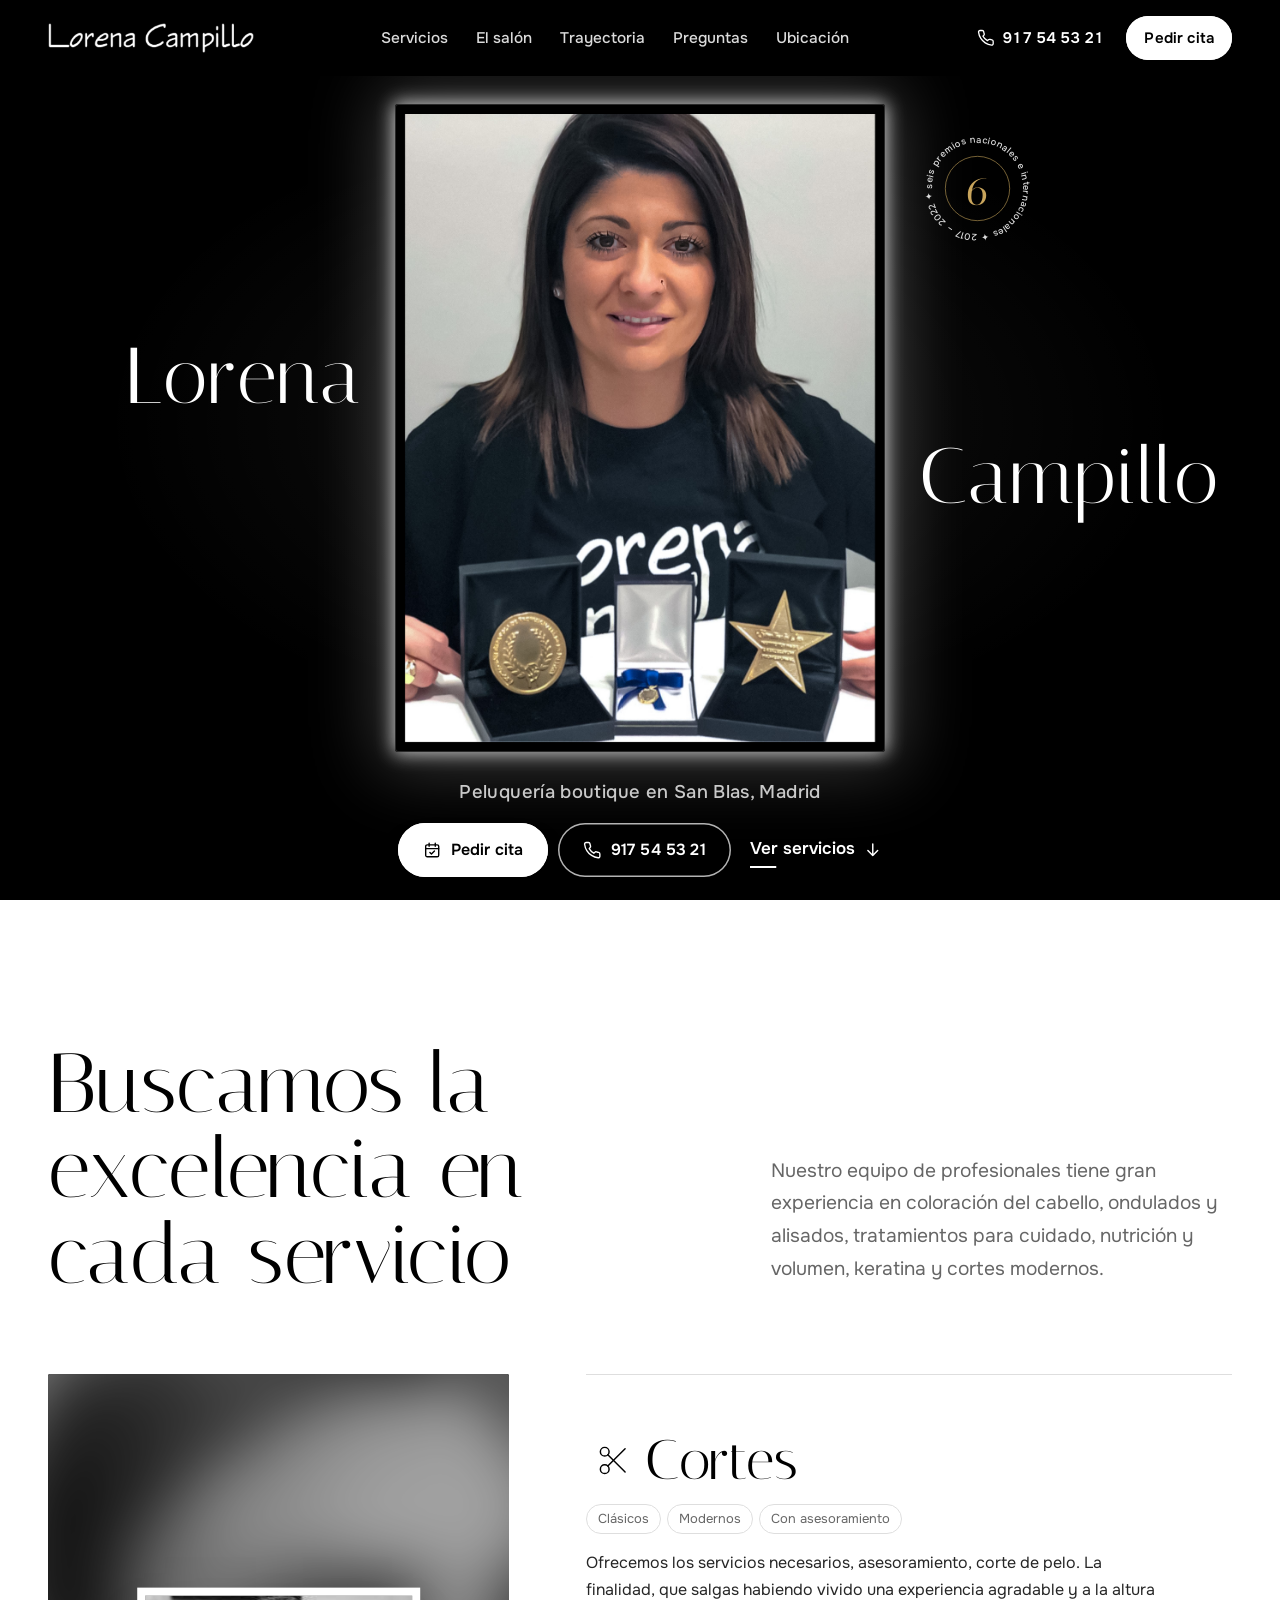
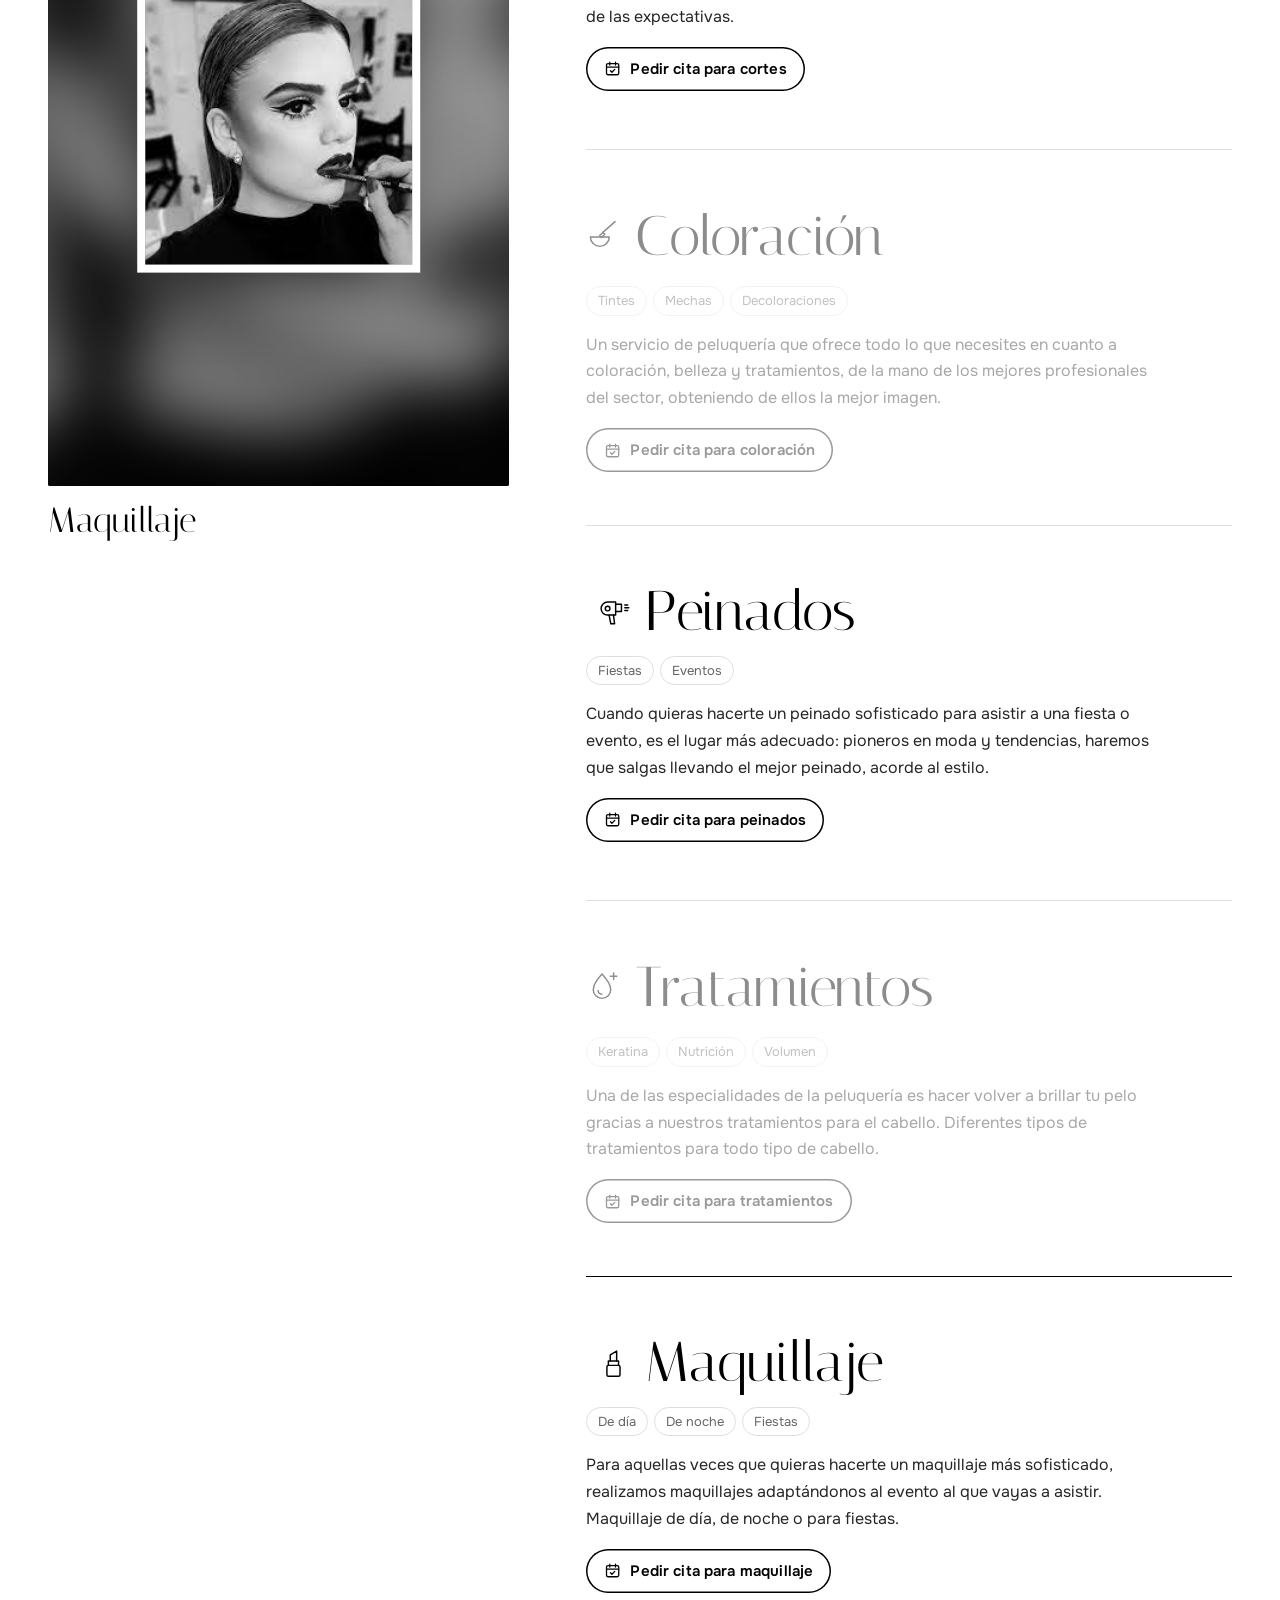
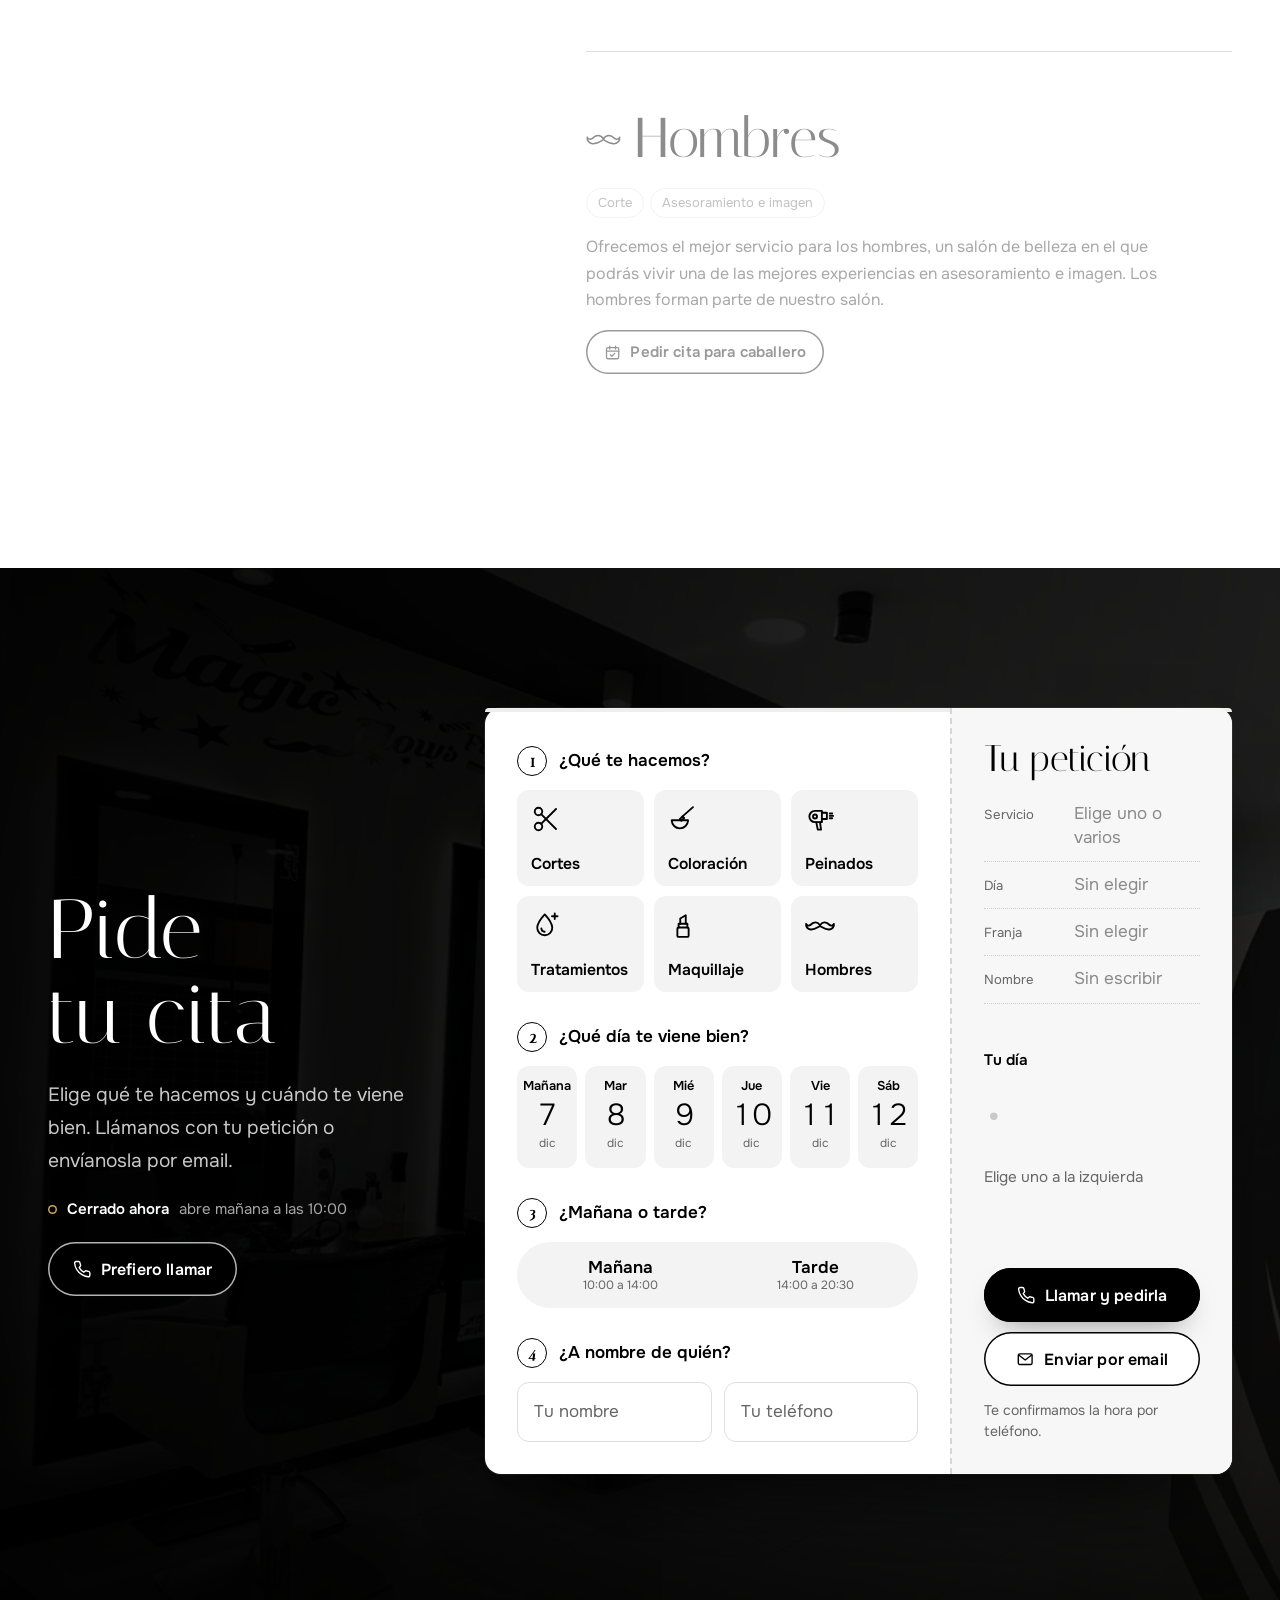
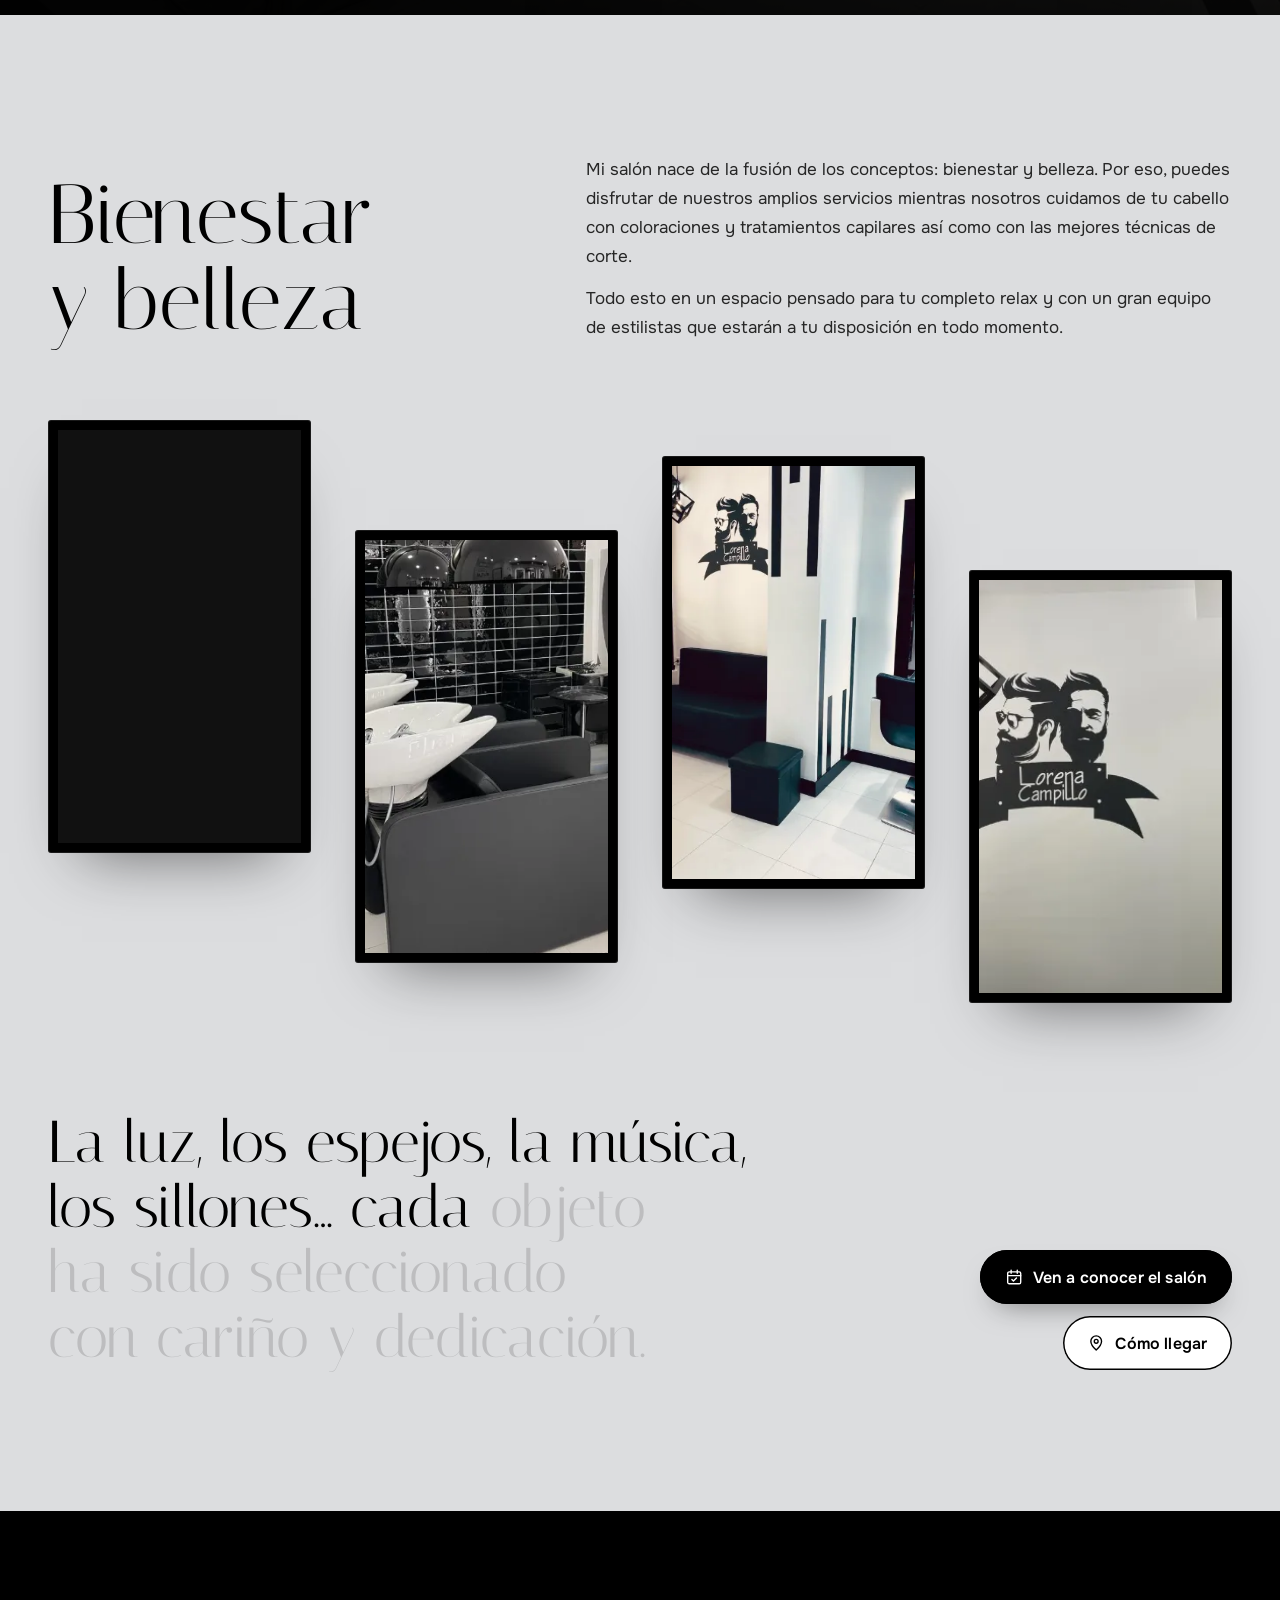
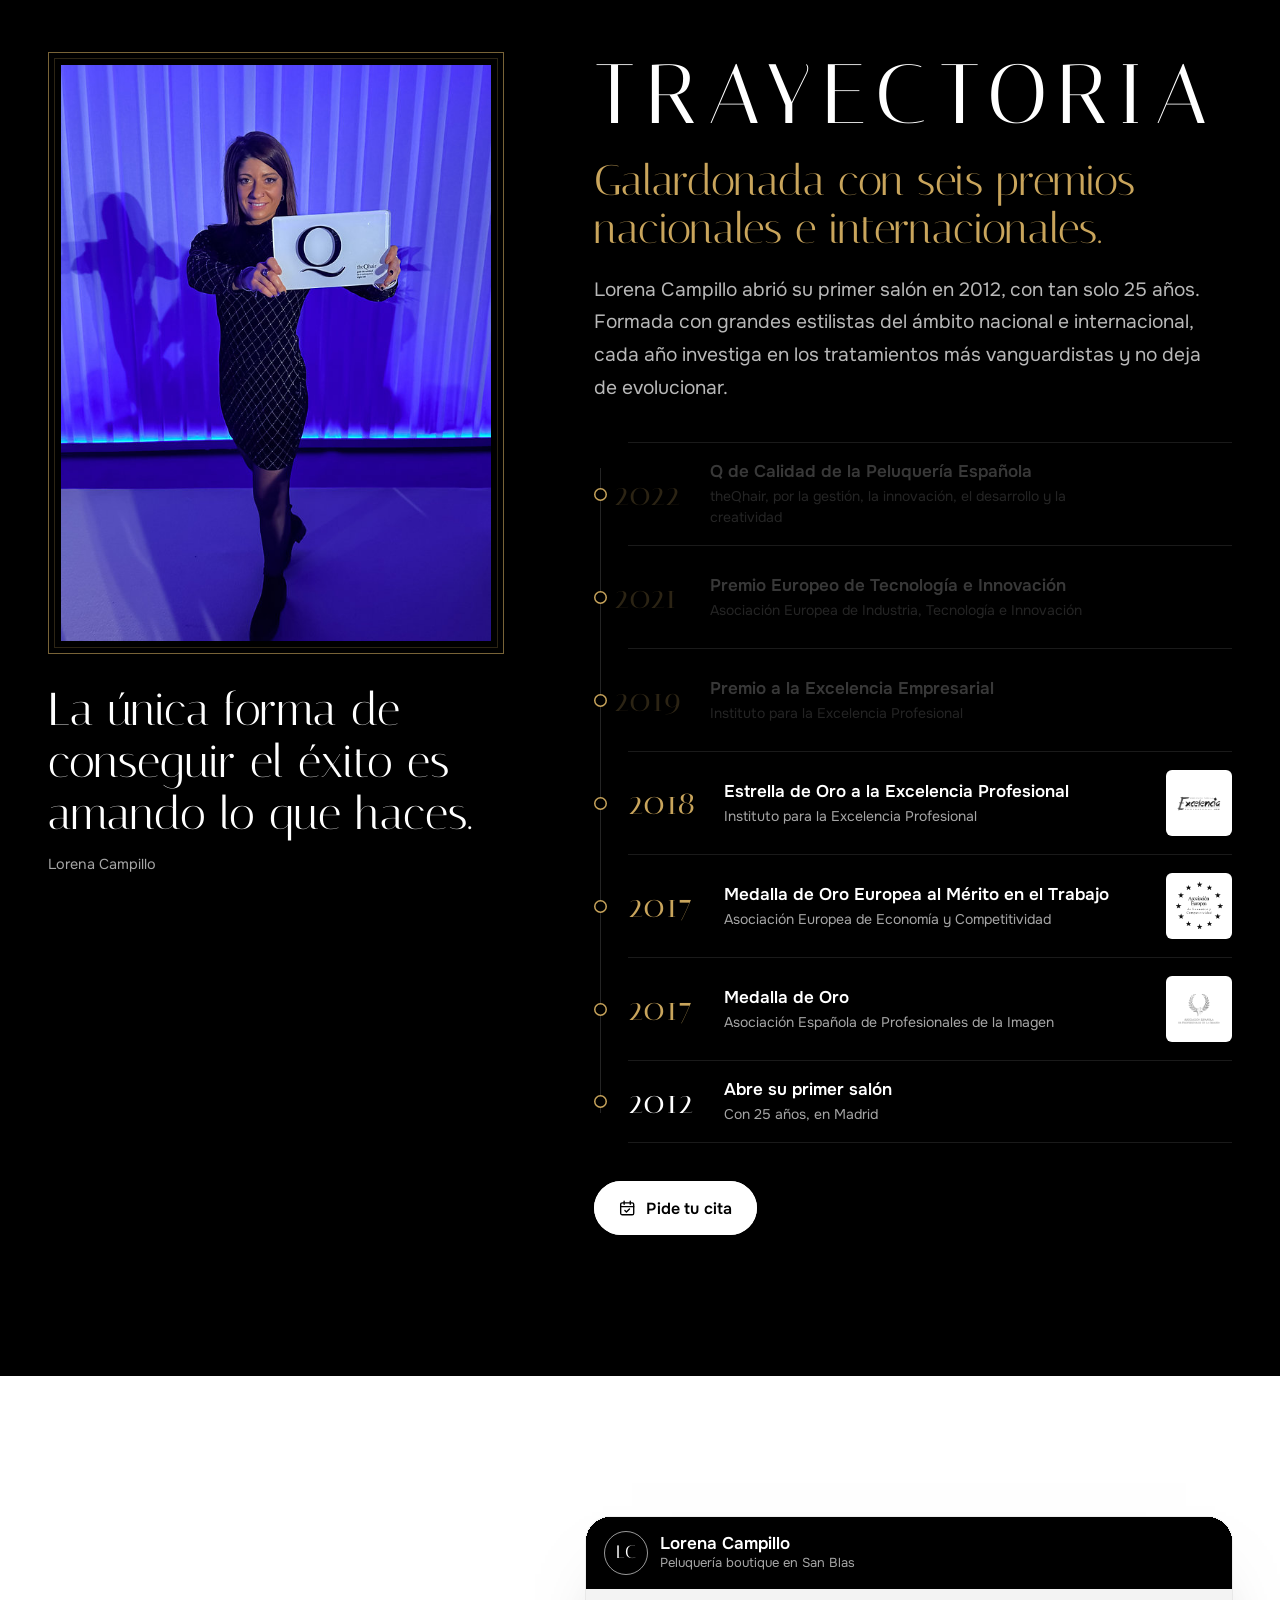
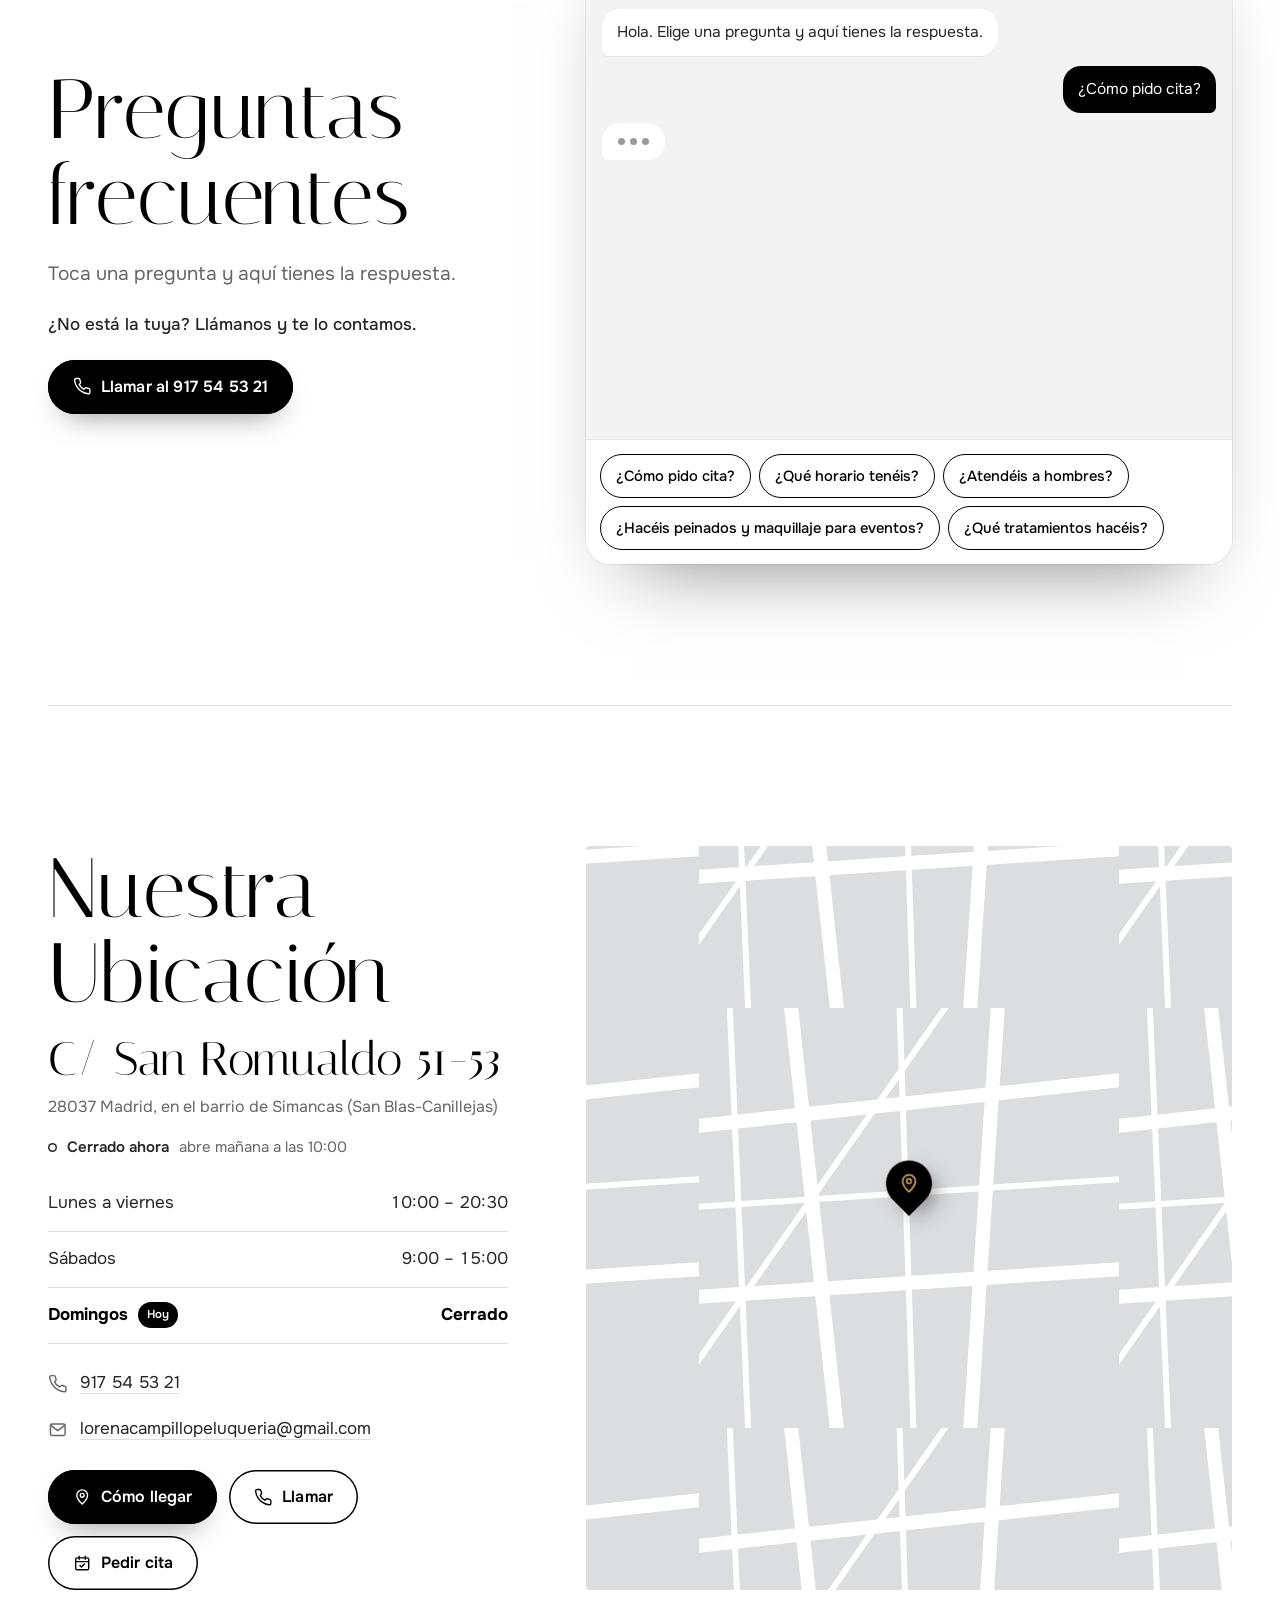
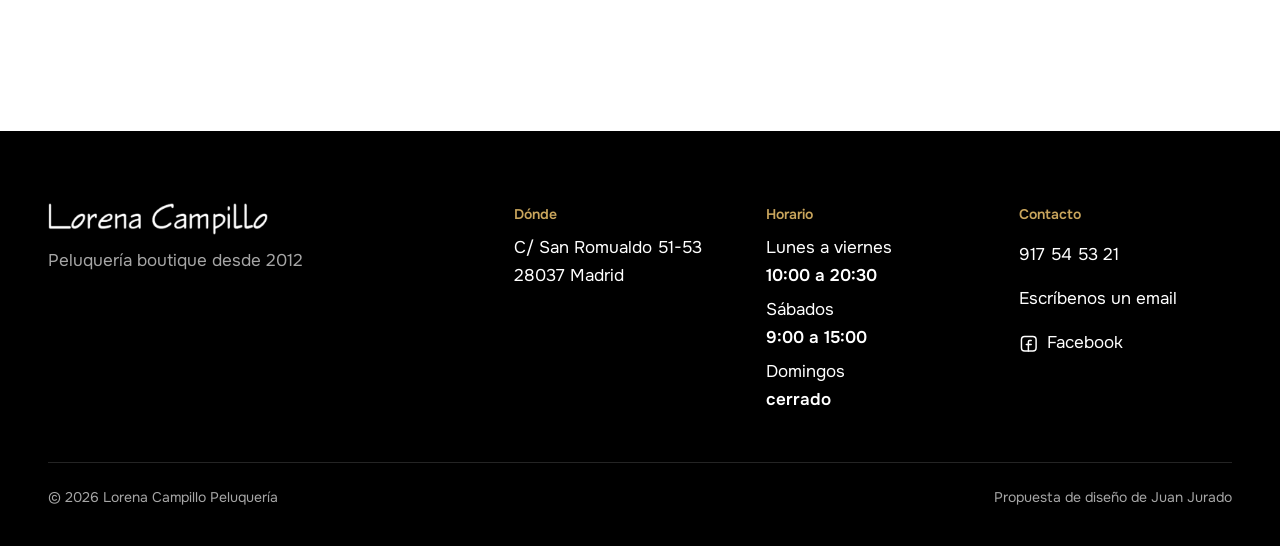
==== commit 8bd19158: "fix: «Nuestra Ubicación» también en el menú móvil Co-Authored-By: Claude Opus 5.5 <noreply@anthropic" ====
--- a/index.html
+++ b/index.html
@@ -150,7 +150,7 @@
       <li style="--i:2"><a href="#salon">El salón</a></li>
       <li style="--i:3"><a href="#trayectoria">Trayectoria</a></li>
       <li style="--i:4"><a href="#preguntas">Preguntas frecuentes</a></li>
-      <li style="--i:5"><a href="#ubicacion">Nuestra ubicación</a></li>
+      <li style="--i:5"><a href="#ubicacion">Nuestra Ubicación</a></li>
     </ul>
     <div class="menu__pie">
       <p class="estado estado--claro" data-estado></p>
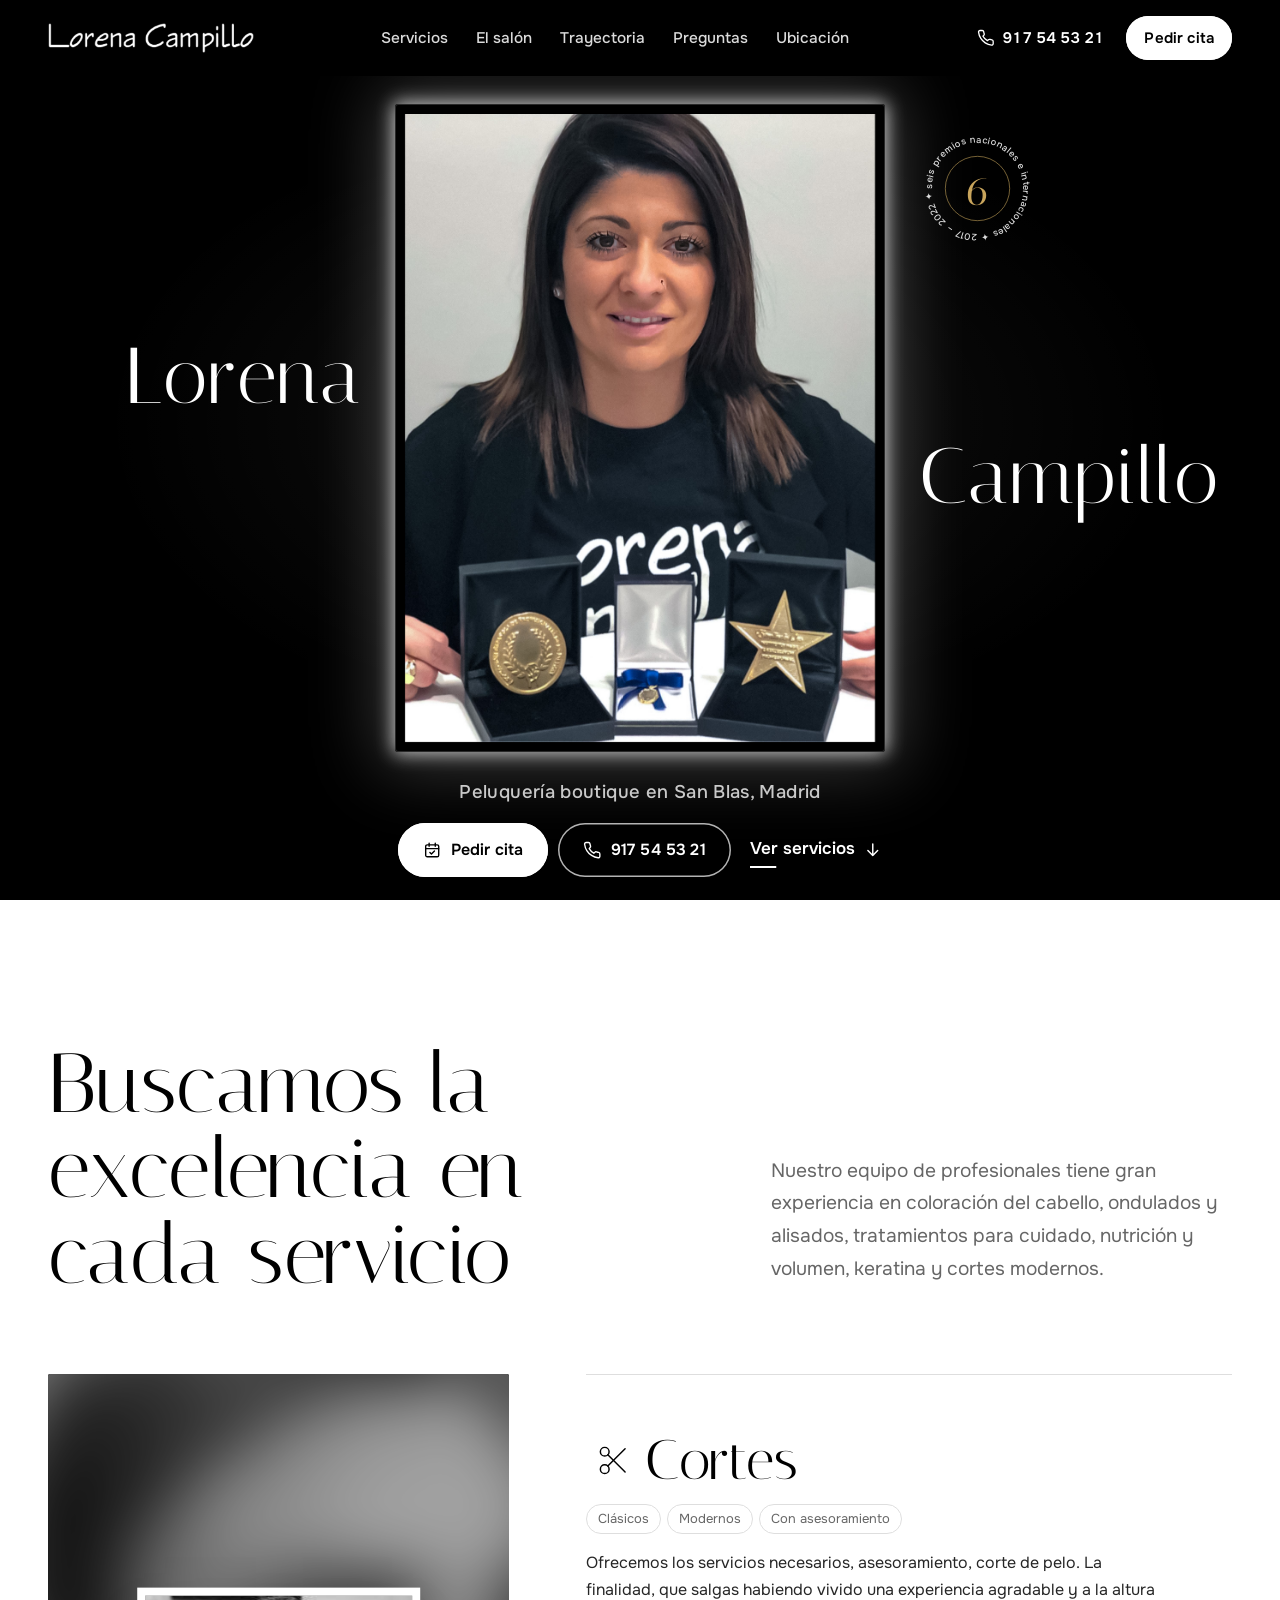
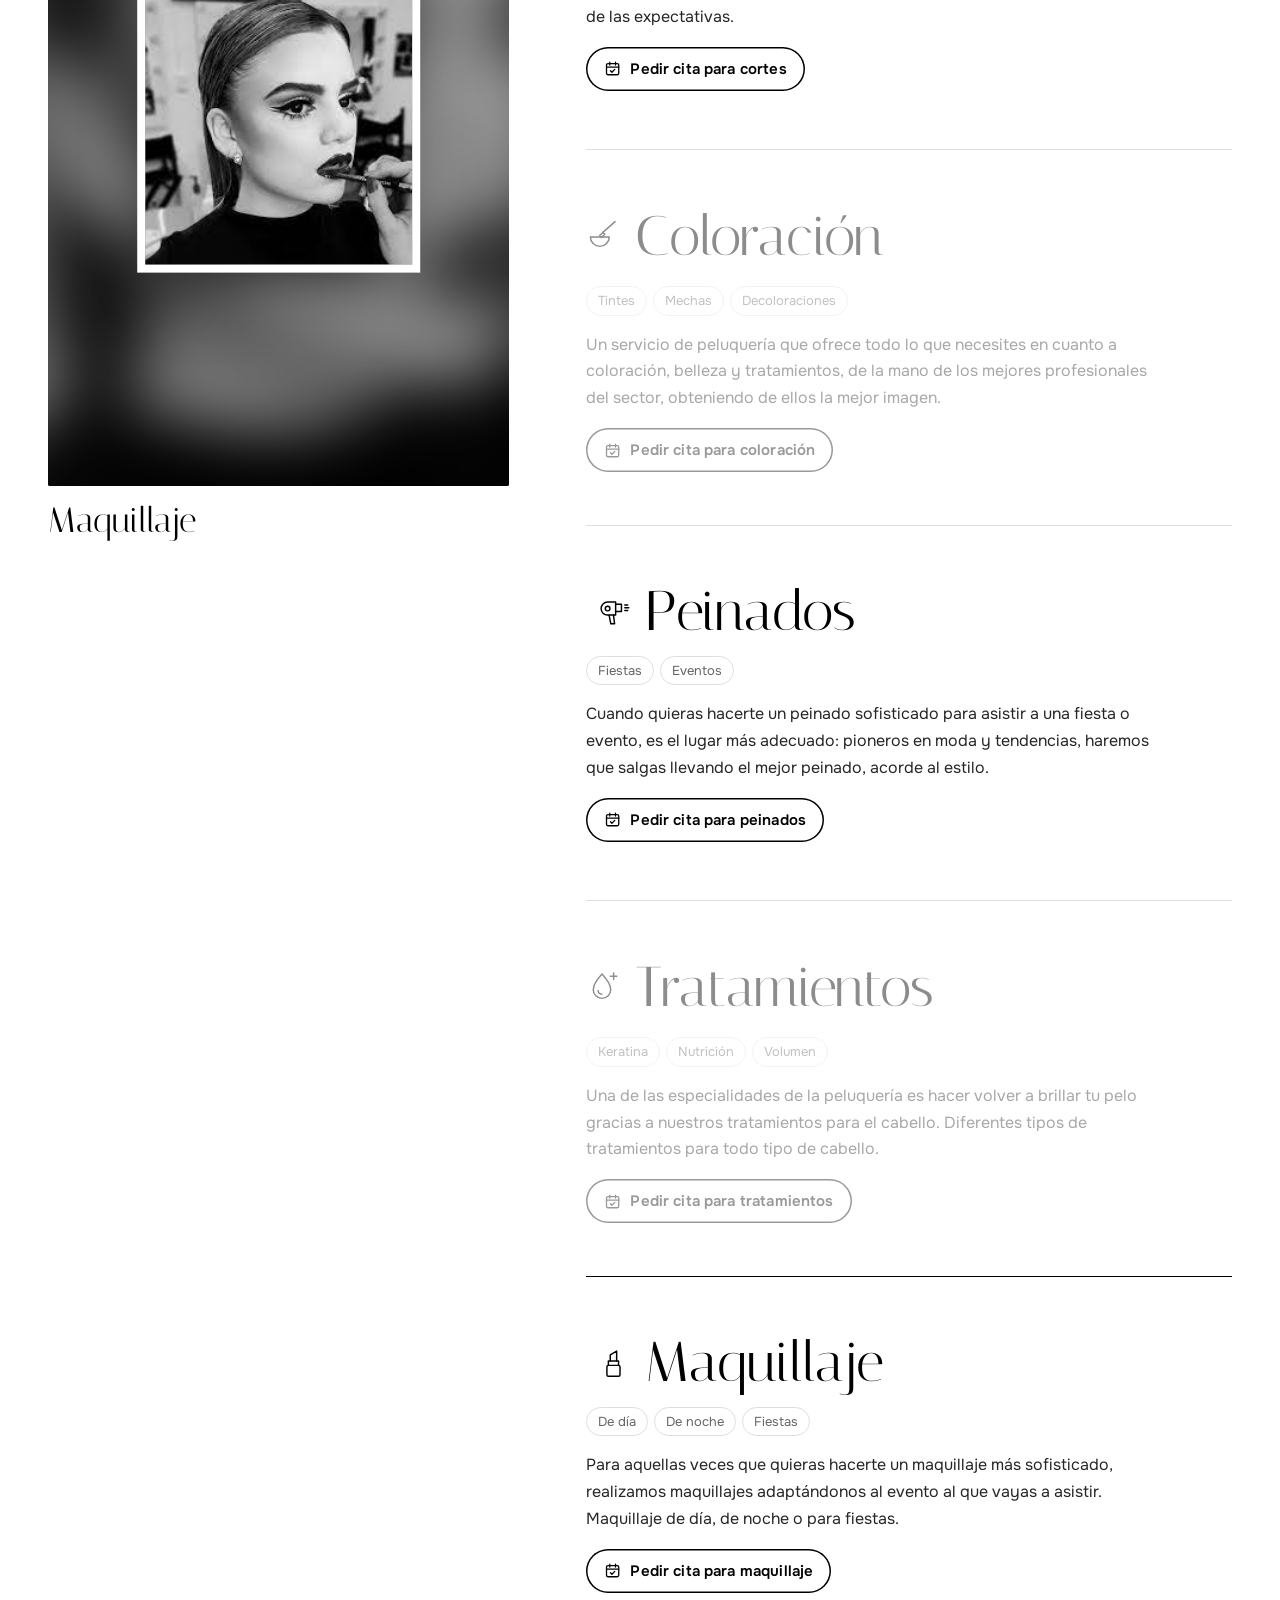
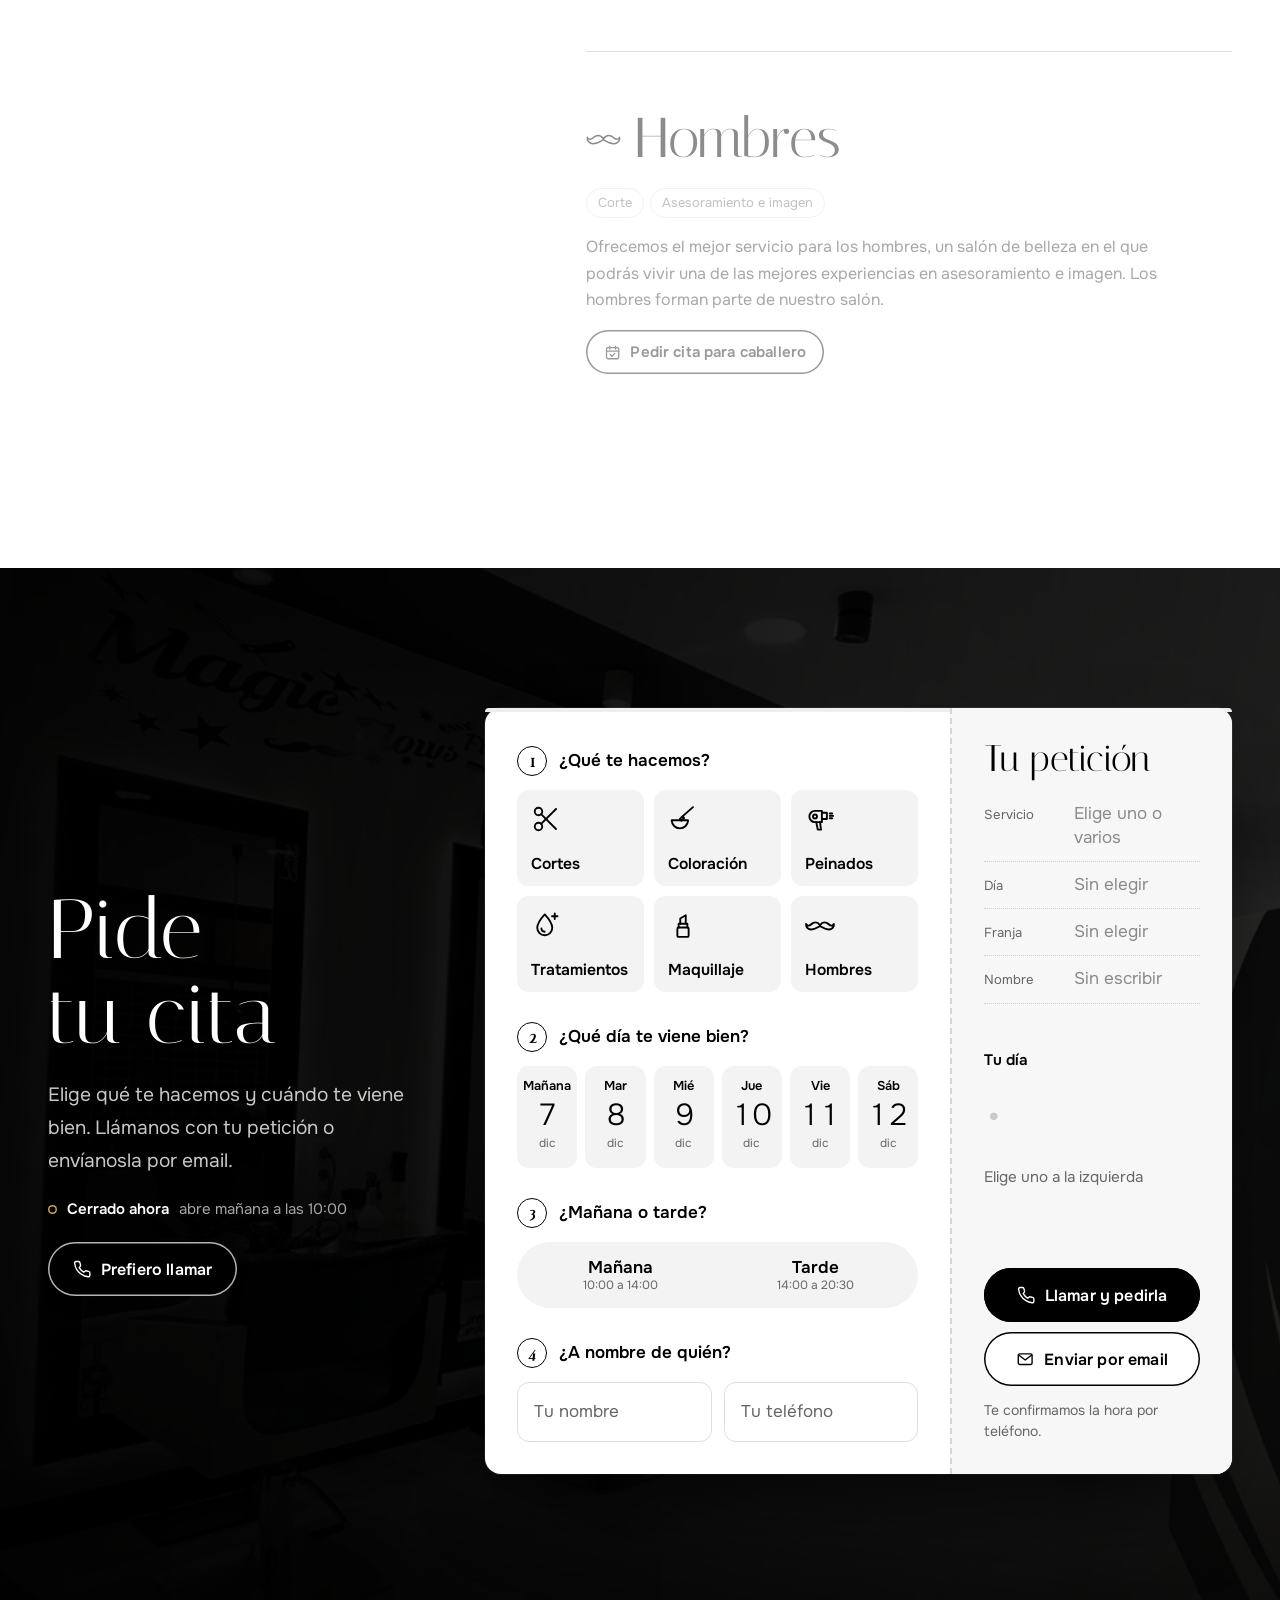
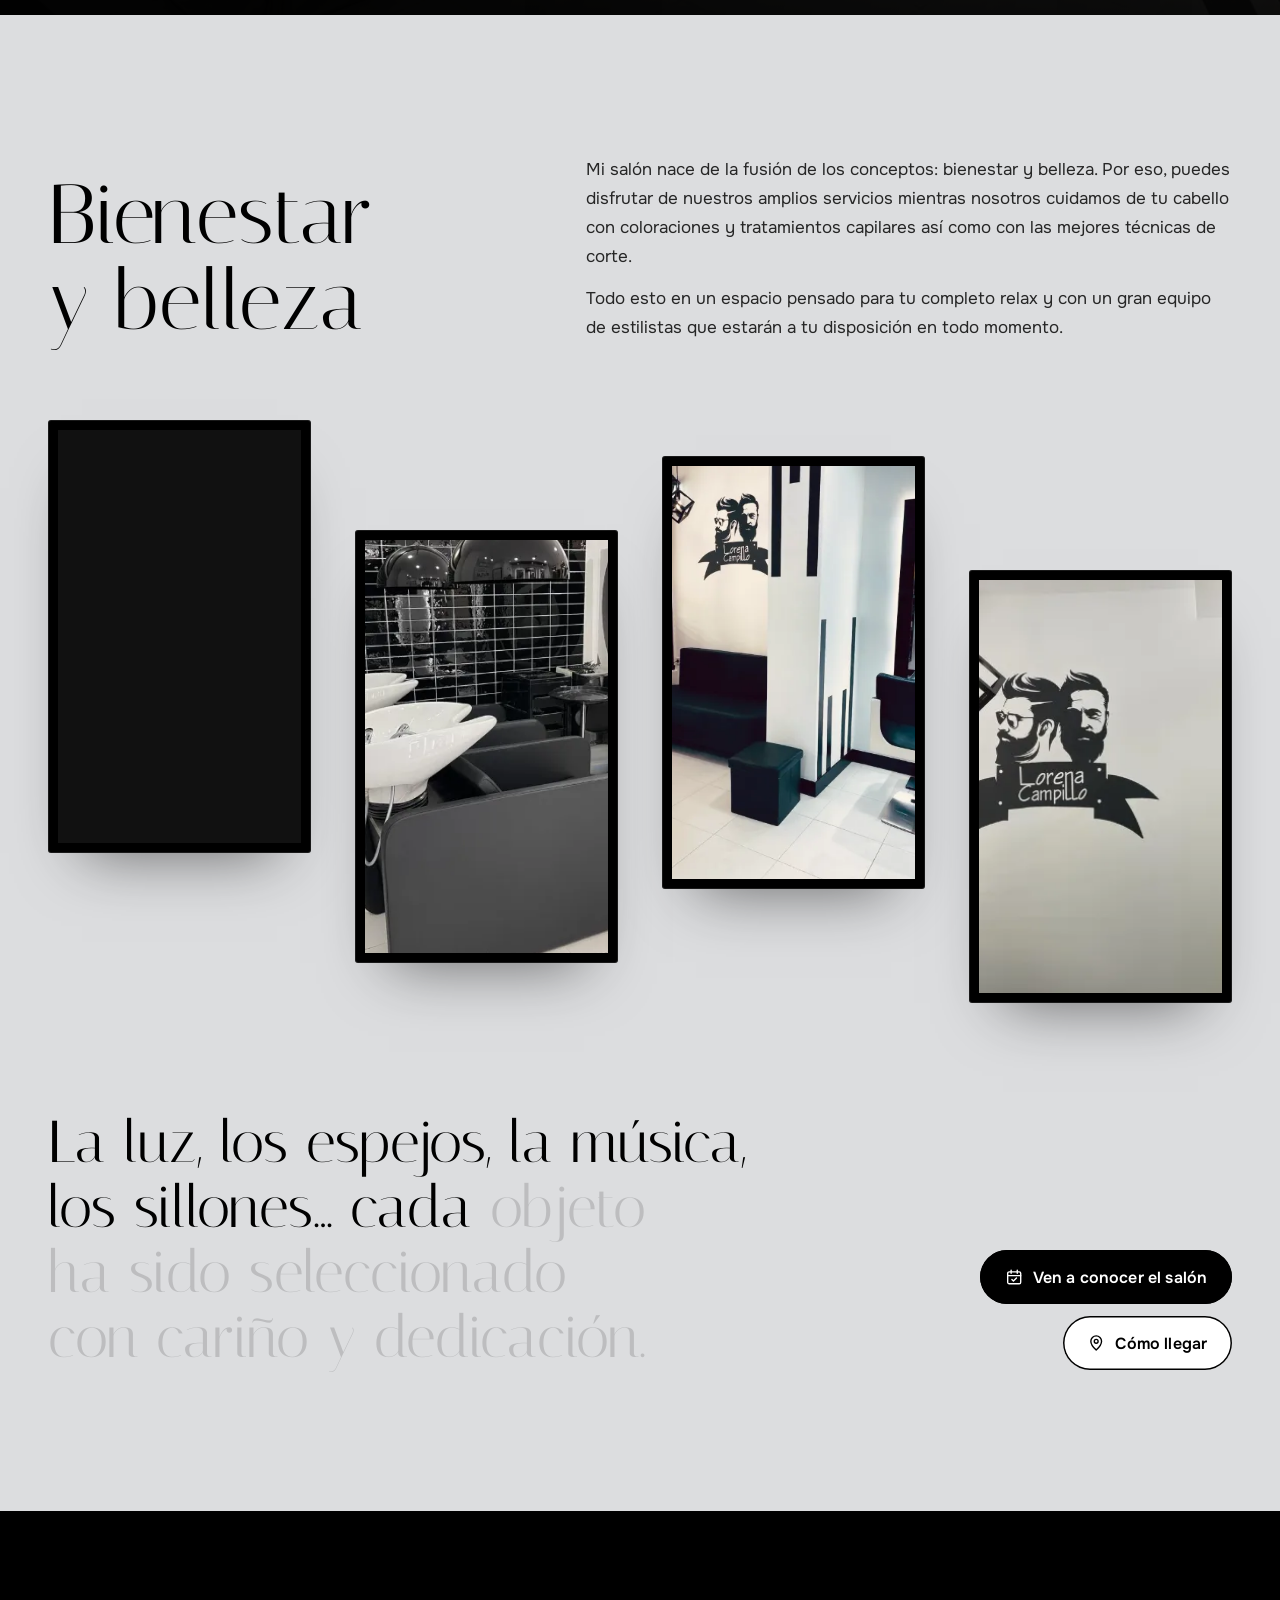
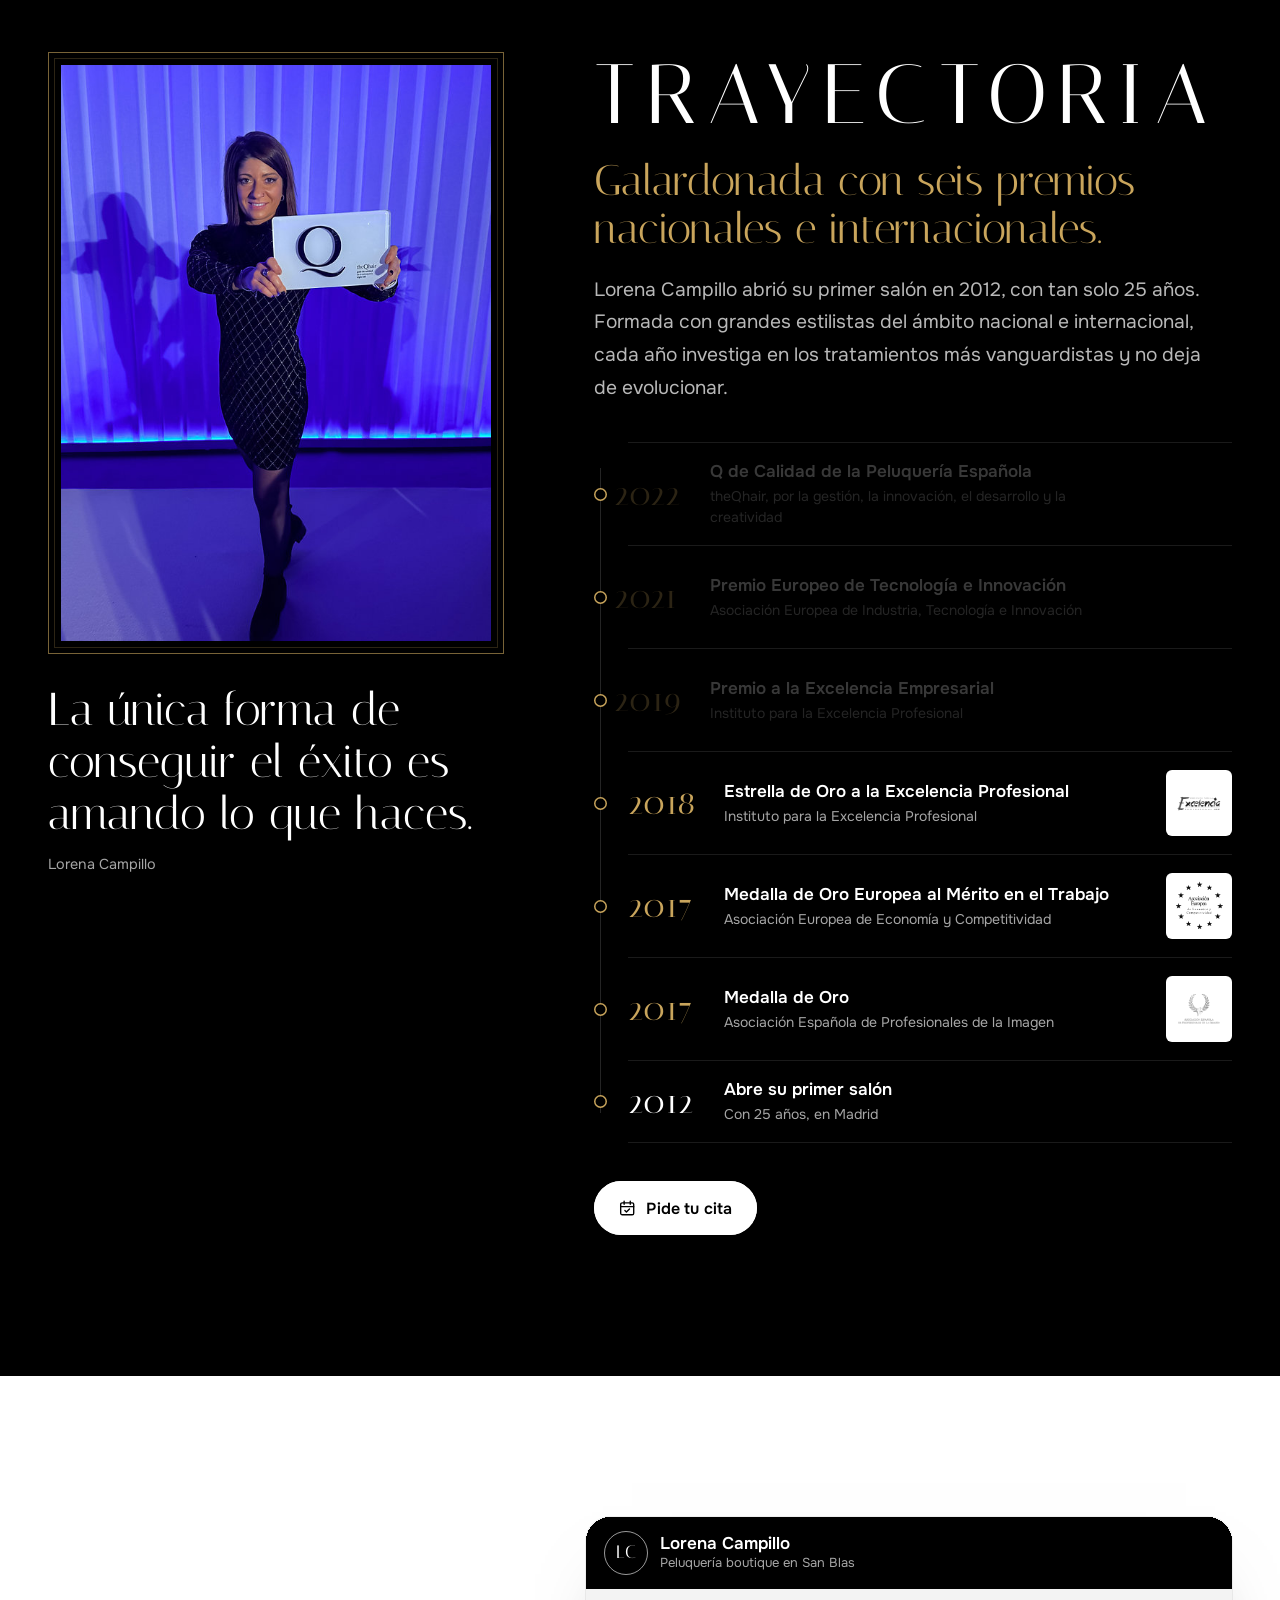
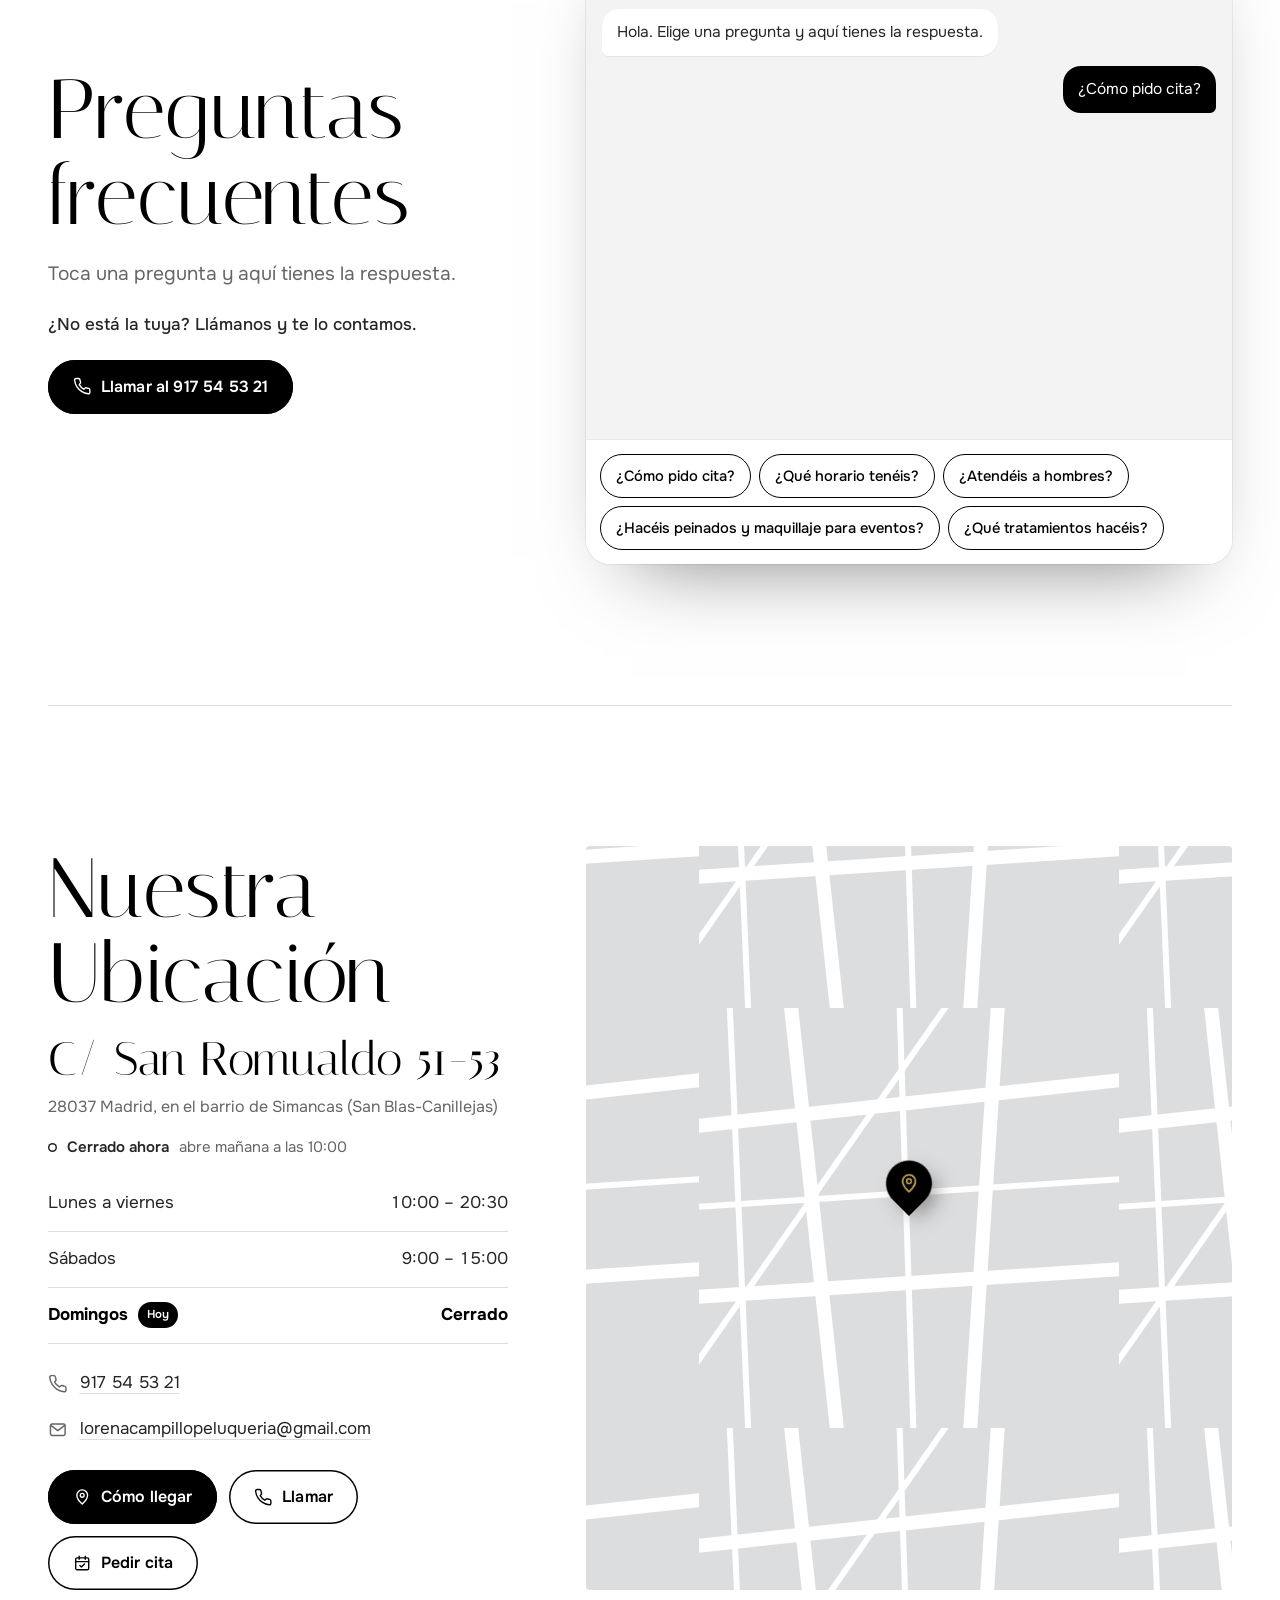
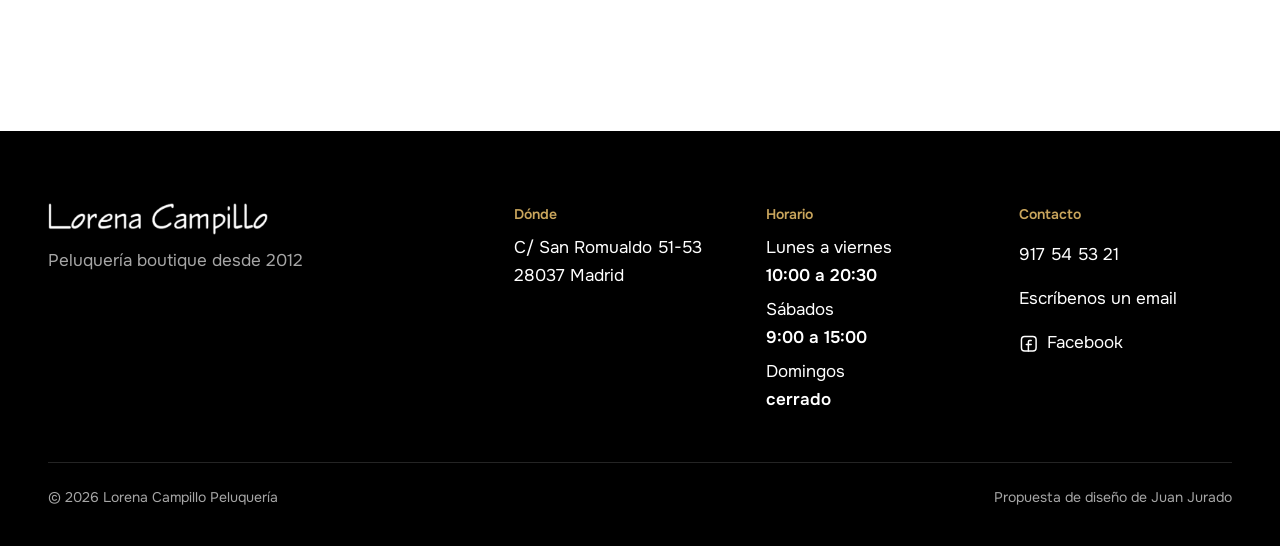
==== commit 52ba7db6: "feat: el color de los botones sigue al cursor En cada grupo, el principal va coloreado en reposo («C" ====
--- a/index.html
+++ b/index.html
@@ -26,9 +26,9 @@
 <link rel="preload" href="assets/fonts/italiana.woff2" as="font" type="font/woff2" crossorigin>
 <link rel="preload" href="assets/fonts/onest.woff2" as="font" type="font/woff2" crossorigin>
 <link rel="preload" as="image" href="assets/img/lorena-premios.jpg" fetchpriority="high">
-<link rel="stylesheet" href="assets/css/base.css?v=4">
-<link rel="stylesheet" href="assets/css/home.css?v=4">
-<link rel="stylesheet" href="assets/css/movimiento.css?v=4">
+<link rel="stylesheet" href="assets/css/base.css?v=5">
+<link rel="stylesheet" href="assets/css/home.css?v=5">
+<link rel="stylesheet" href="assets/css/movimiento.css?v=5">
 <link rel="icon" href="data:image/svg+xml,%3Csvg xmlns='http://www.w3.org/2000/svg' viewBox='0 0 32 32'%3E%3Crect width='32' height='32' rx='5' fill='%23000'/%3E%3Ctext x='16' y='23' font-family='Georgia,serif' font-size='19' fill='%23fff' text-anchor='middle'%3ELC%3C/text%3E%3C/svg%3E">
 
 <script type="application/ld+json">
@@ -628,6 +628,6 @@
   <a href="https://www.google.com/maps/dir/?api=1&amp;destination=Calle+de+San+Romualdo+51,+28037+Madrid" target="_blank" rel="noopener"><svg class="ico ico--pin" aria-hidden="true"><use href="#i-pin"/></svg>Cómo llegar</a>
 </nav>
 
-<script src="assets/js/home.js?v=4" defer></script>
+<script src="assets/js/home.js?v=5" defer></script>
 </body>
 </html>
--- a/assets/css/base.css
+++ b/assets/css/base.css
@@ -143,13 +143,17 @@
    Un mismo gesto en todos: la tinta (o la luz) crece desde donde entra
    el cursor y el texto se invierte a su paso; el texto rueda, el icono
    hace su gesto y los principales siguen al cursor como un imán.
+   El color sigue al cursor: solo se colorea el botón que está debajo.
+   En cada grupo, el principal va coloreado en reposo y cede el color al
+   botón que se toca; al salir del grupo, el color vuelve a él.
    ===================================================================== */
 .boton {
   --mx: 0px; --my: 0px; --s: 1;
   --rx: 50%; --ry: 50%;
-  --b-fondo: var(--negro);     /* fondo en reposo */
-  --b-tinta: var(--blanco);    /* lo que crece al pasar */
-  --b-borde: transparent;
+  --pintado: 0;                /* 1 = coloreado: la mancha cubre el botón */
+  --b-fondo: var(--blanco);    /* fondo sin colorear */
+  --b-tinta: var(--negro);     /* el color que crece */
+  --b-borde: var(--negro);
   position: relative; isolation: isolate; overflow: hidden;
   display: inline-flex; align-items: center; justify-content: center; gap: .6em;
   min-height: 54px; padding: 0 1.55em;
@@ -169,16 +173,13 @@
   left: var(--rx); top: var(--ry);
   width: 260%; aspect-ratio: 1; border-radius: 50%;
   background: var(--b-tinta);
-  transform: translate(-50%, -50%) scale(0);
+  transform: translate(-50%, -50%) scale(var(--pintado));
   transition: transform .65s var(--e-out);
   pointer-events: none;
 }
 /* Texto e icono, siempre por encima e invertidos donde pasa la mancha */
 .boton > .ico, .boton > .boton__txt { position: relative; z-index: 2; mix-blend-mode: difference; color: var(--blanco); }
 .boton:active { --s: .95; transition-duration: .14s; }
-@media (hover: hover) {
-  .boton:hover::before { transform: translate(-50%, -50%) scale(1); }
-}
 
 /* El texto rueda: el JS duplica la etiqueta */
 .boton__txt { display: inline-flex; }
@@ -188,14 +189,22 @@
   .boton:hover .boton__rodillo > span { transform: translateY(-100%); }
 }
 
-/* Variantes (sobre oscuro / sobre claro) */
-.boton--luz { --b-fondo: var(--blanco); --b-tinta: var(--negro); --b-borde: var(--blanco); --foco: var(--blanco); }
-.boton--tinta { --b-fondo: var(--negro); --b-tinta: var(--blanco); --b-borde: var(--negro); }
-.boton--contorno { --b-fondo: var(--blanco); --b-tinta: var(--negro); --b-borde: var(--negro); }
-.boton--contorno-claro { --b-fondo: var(--negro); --b-tinta: var(--blanco); --b-borde: rgba(255, 255, 255, .7); --foco: var(--blanco); }
+/* Variantes: sobre oscuro el color es la luz (blanco); sobre claro, la tinta (negro).
+   Rellenos (luz, tinta) = principales, coloreados en reposo; contornos = secundarios */
+.boton--luz, .boton--contorno-claro { --b-fondo: var(--negro); --b-tinta: var(--blanco); --b-borde: rgba(255, 255, 255, .7); --foco: var(--blanco); }
+.boton--luz { --b-borde: var(--blanco); }
+.boton--tinta, .boton--contorno { --b-fondo: var(--blanco); --b-tinta: var(--negro); --b-borde: var(--negro); }
 .boton--peq { min-height: 44px; padding: 0 1.2em; font-size: .9375rem; }
 .boton--ancho { width: 100%; }
-.boton--luz, .boton--tinta { box-shadow: inset 0 0 0 1.5px var(--b-borde), 0 14px 30px -16px rgba(0, 0, 0, .55); }
+
+/* El color sigue al cursor (y al foco del teclado) */
+.boton--luz, .boton--tinta { --pintado: 1; }
+.boton:focus-visible { --pintado: 1; }
+:where(.hero__acciones, .acciones, .ticket__acciones, [data-grupo-botones]):has(.boton:focus-visible) .boton:not(:focus-visible) { --pintado: 0; }
+@media (hover: hover) {
+  .boton:hover { --pintado: 1; }
+  :where(.hero__acciones, .acciones, .ticket__acciones, [data-grupo-botones]):has(.boton:hover) .boton:not(:hover) { --pintado: 0; }
+}
 
 /* Destello de llamada: una sola vez, en el botón principal del hero */
 .boton[data-llamativo]::after {
--- a/assets/css/movimiento.css
+++ b/assets/css/movimiento.css
@@ -81,7 +81,6 @@
 html.js:not(.quieto) .ticket__lista dd.cambia { animation: linea-nueva .4s var(--e-out); }
 html.js:not(.quieto) .reserva.lista .ticket__sello { animation: sellar .55s var(--e-muelle) both; }
 html.js:not(.quieto) .reserva.recien-lista [data-llamar] { animation: latido .7s var(--e-out) .35s; }
-html.js:not(.quieto) .reserva.recien-lista [data-llamar]::before { transform: translate(-50%, -50%) scale(0); }
 
 /* ---------- 4 · El salón: los espejos se encienden ---------- */
 html.js:not(.quieto) .espejo--pared .espejo__marco::before { opacity: 0; }
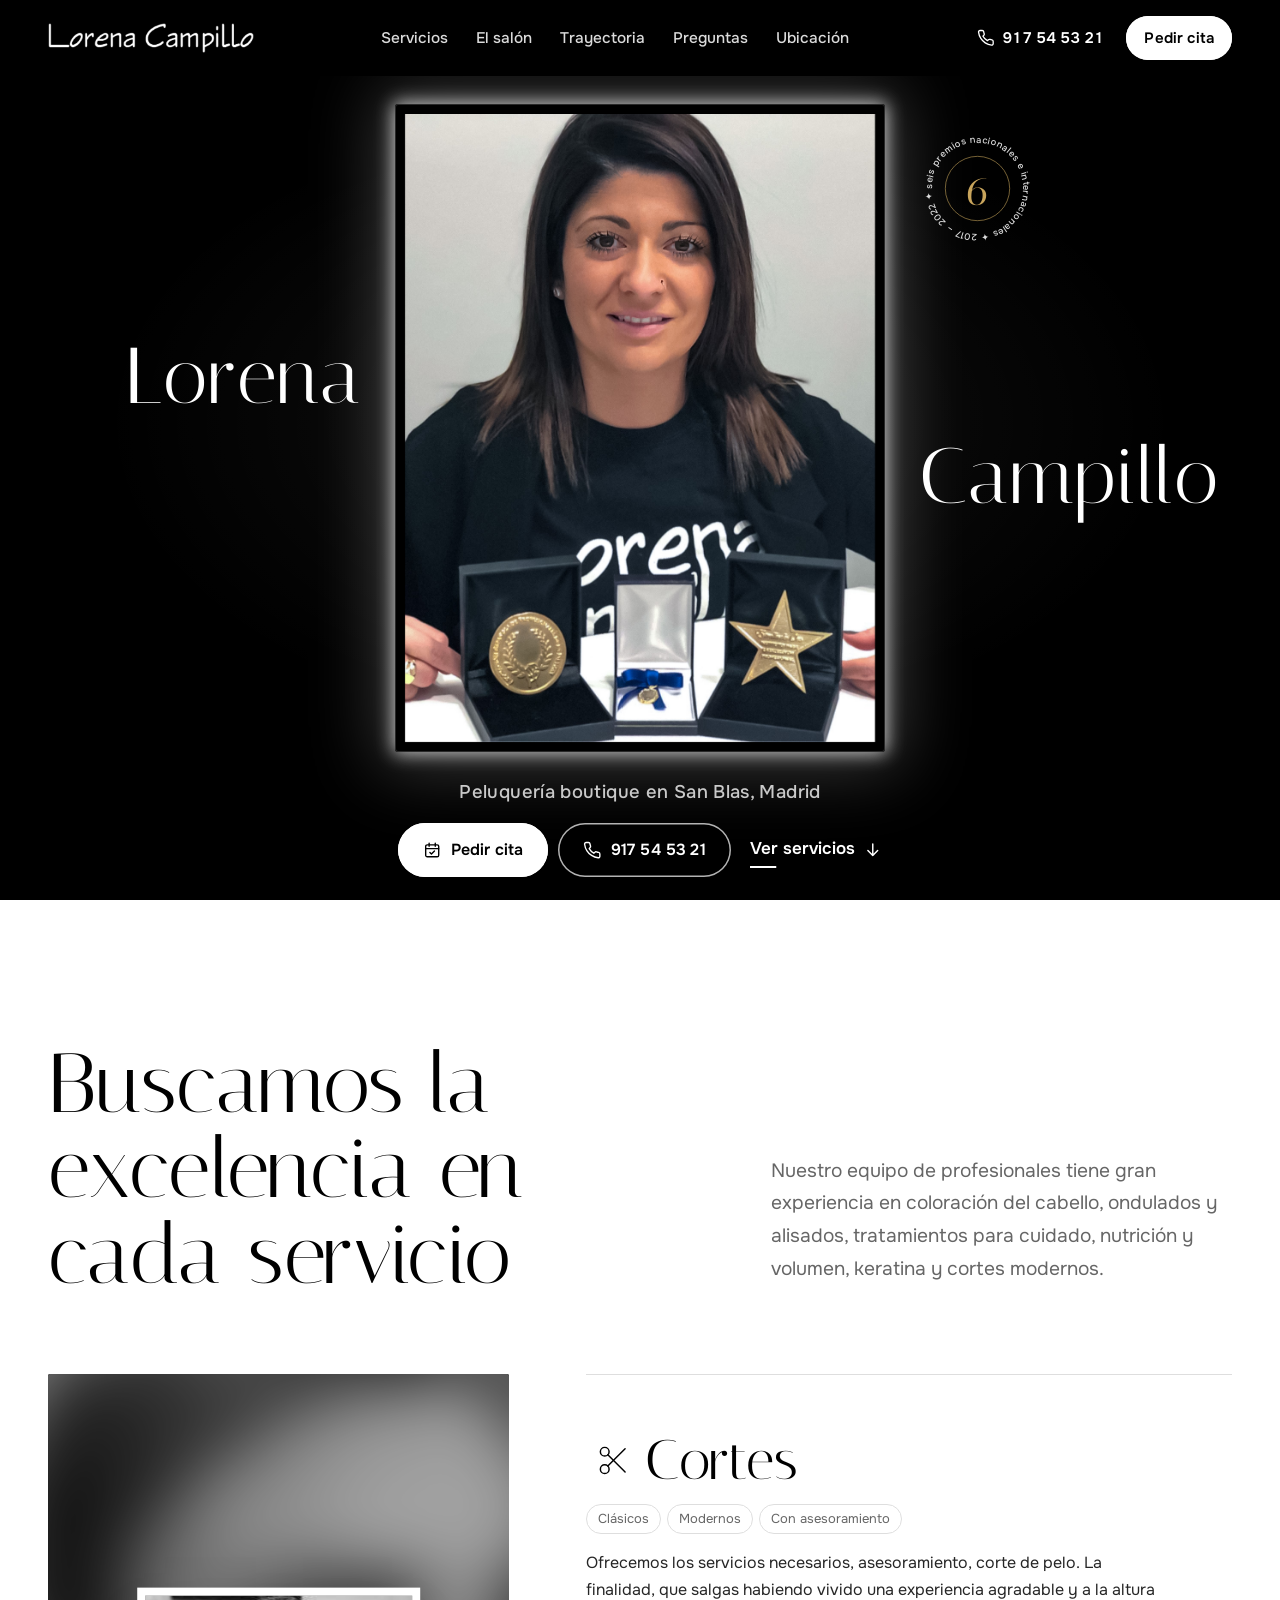
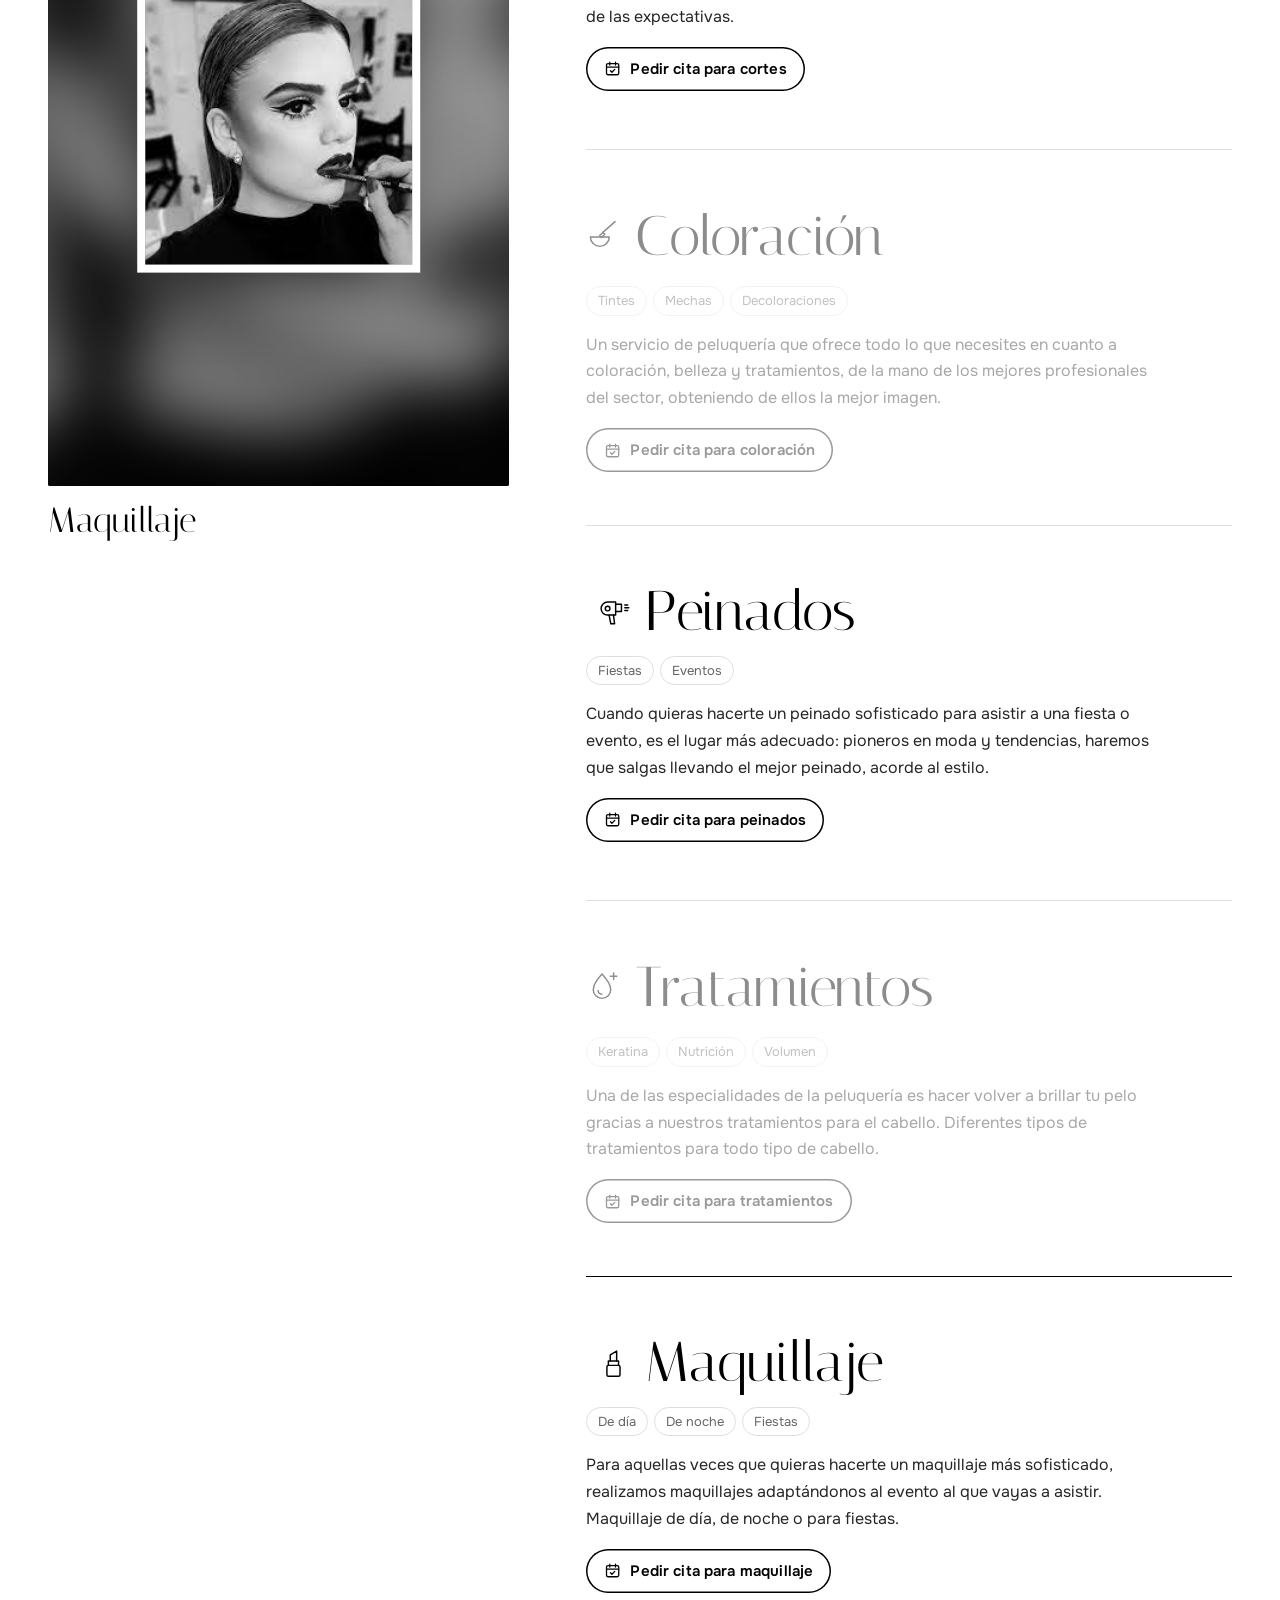
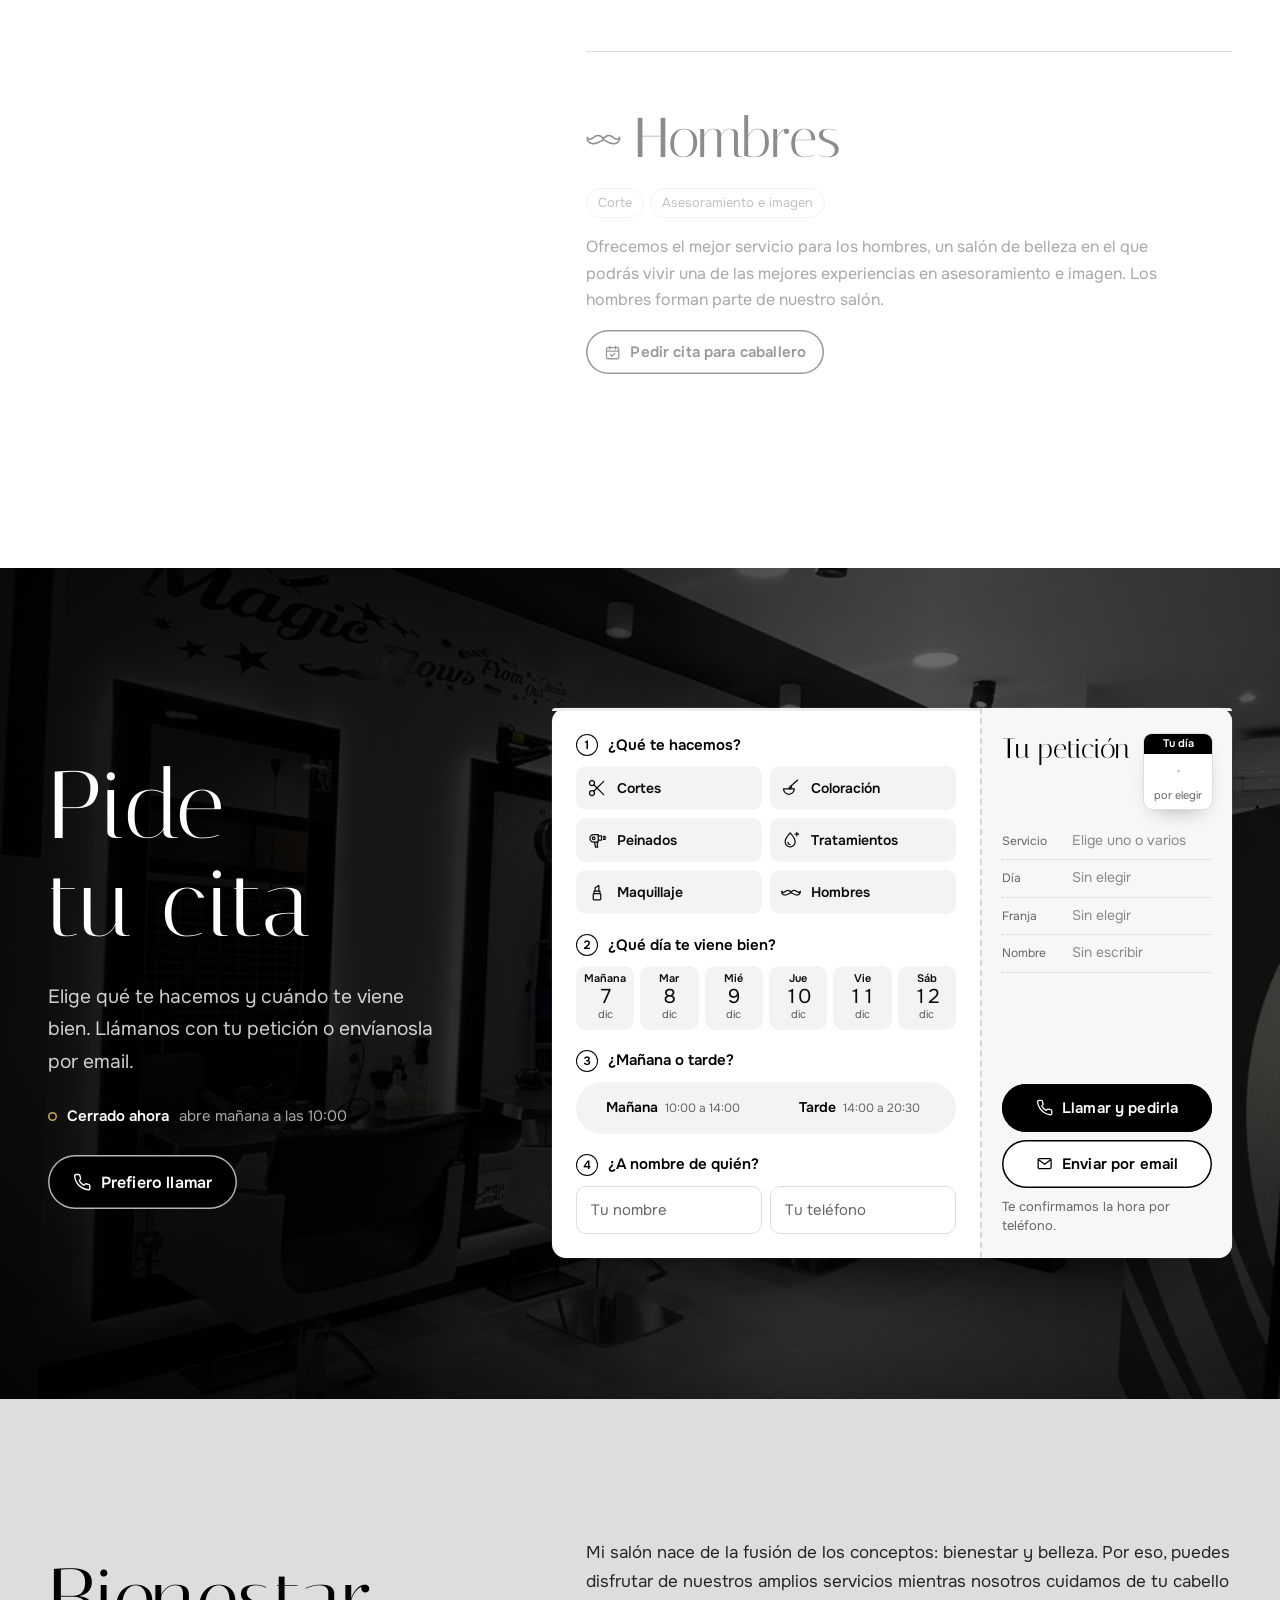
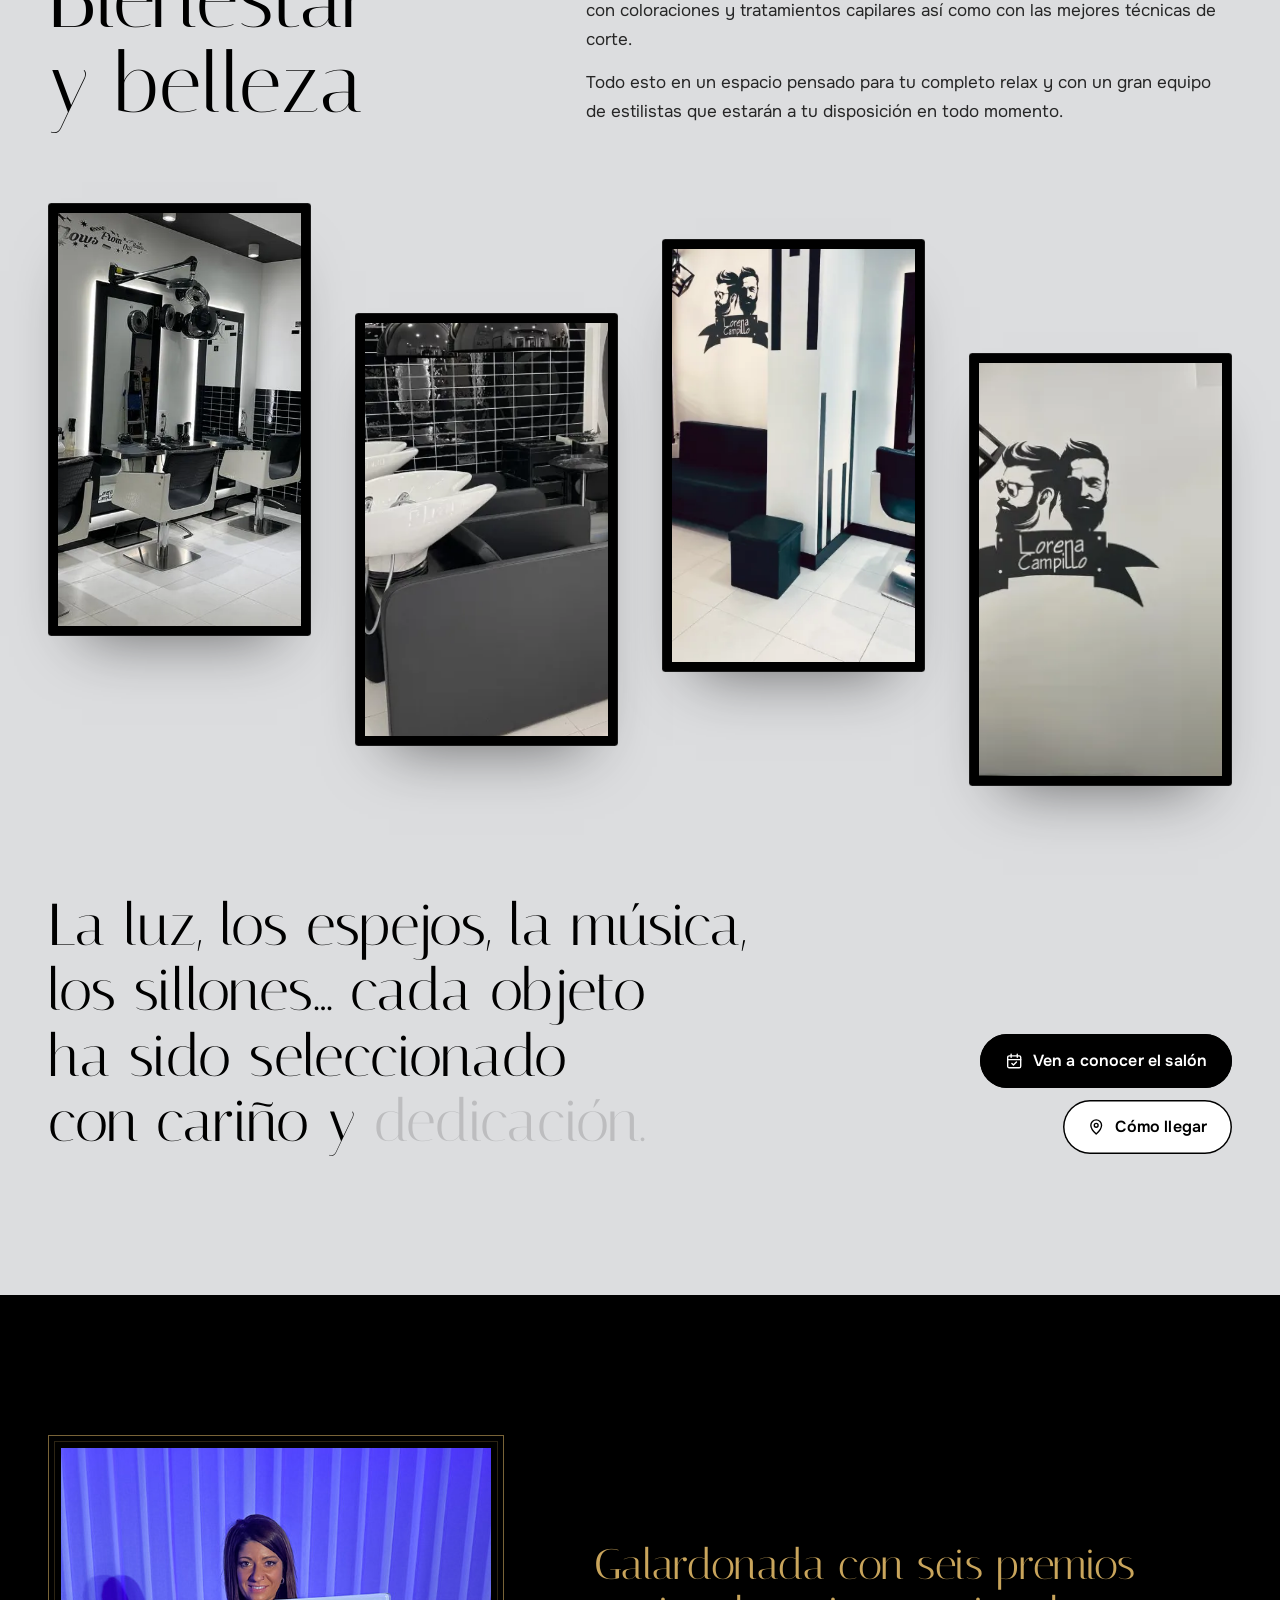
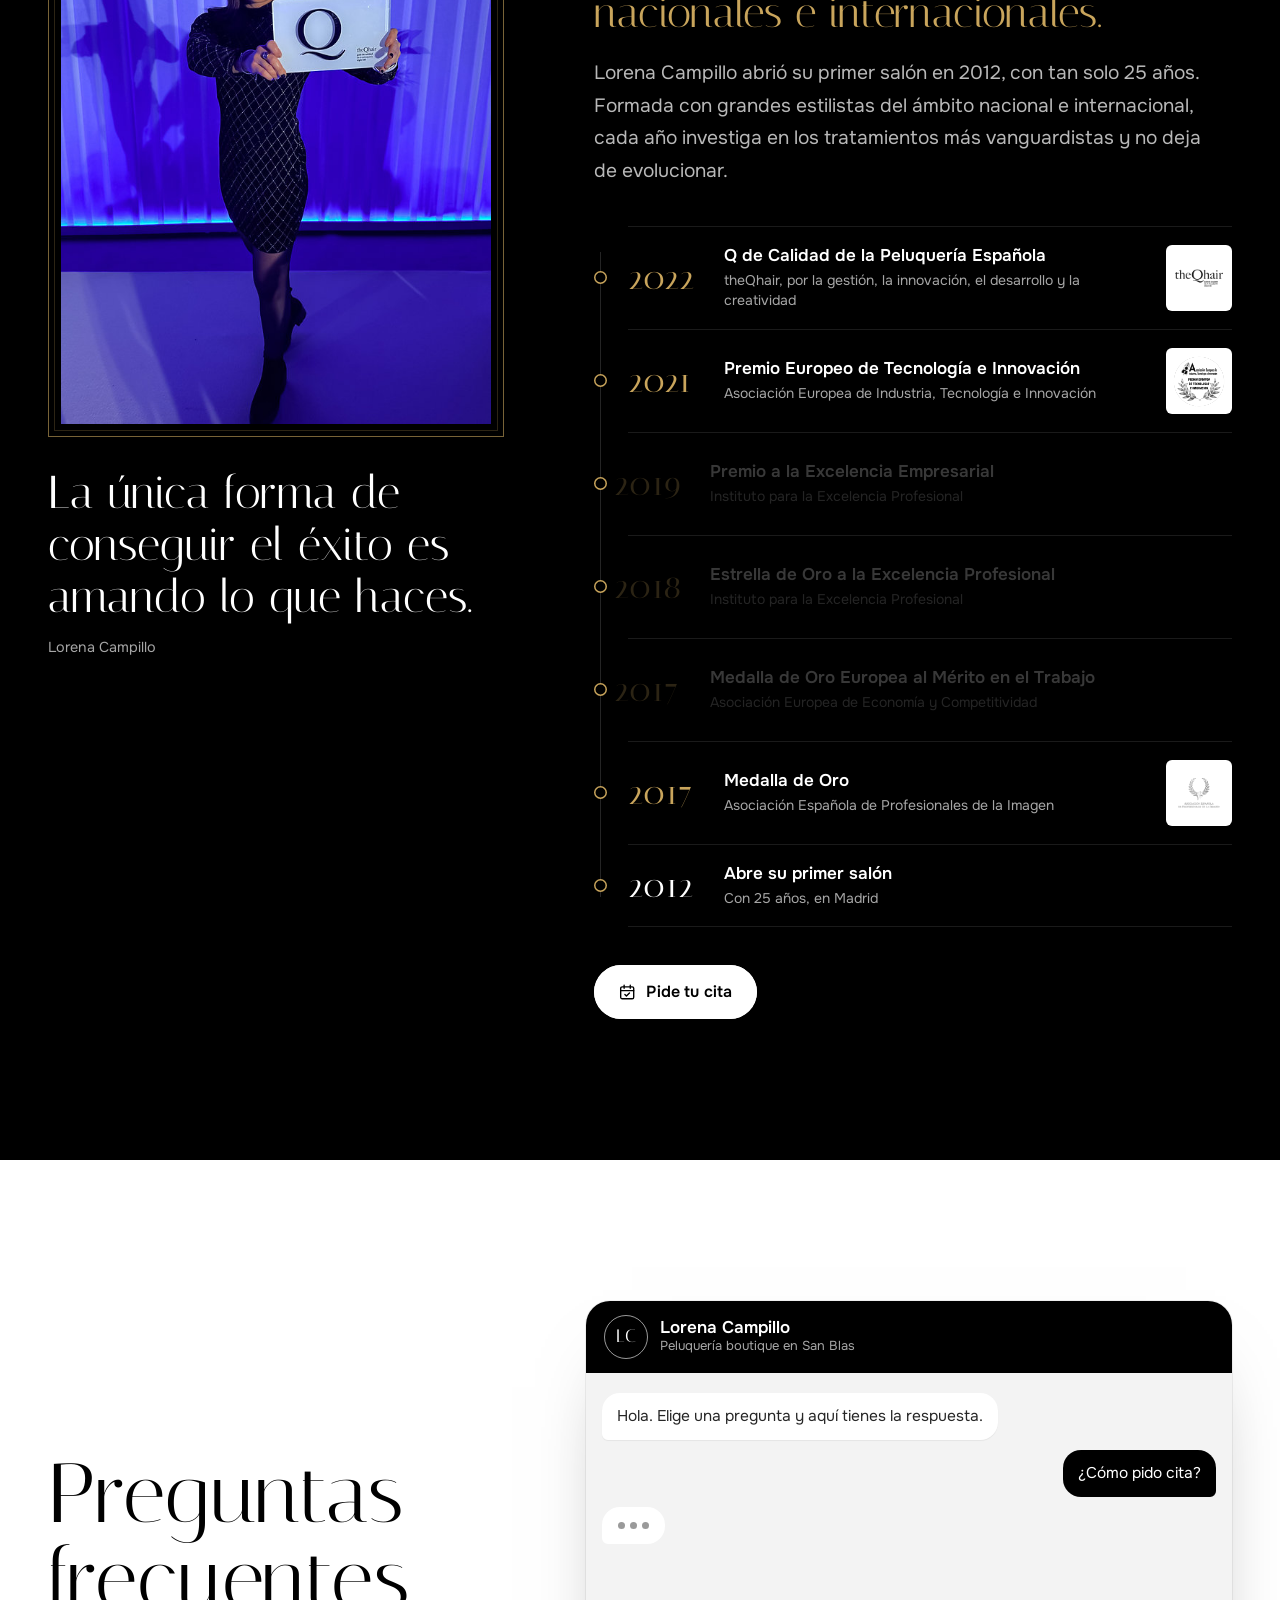
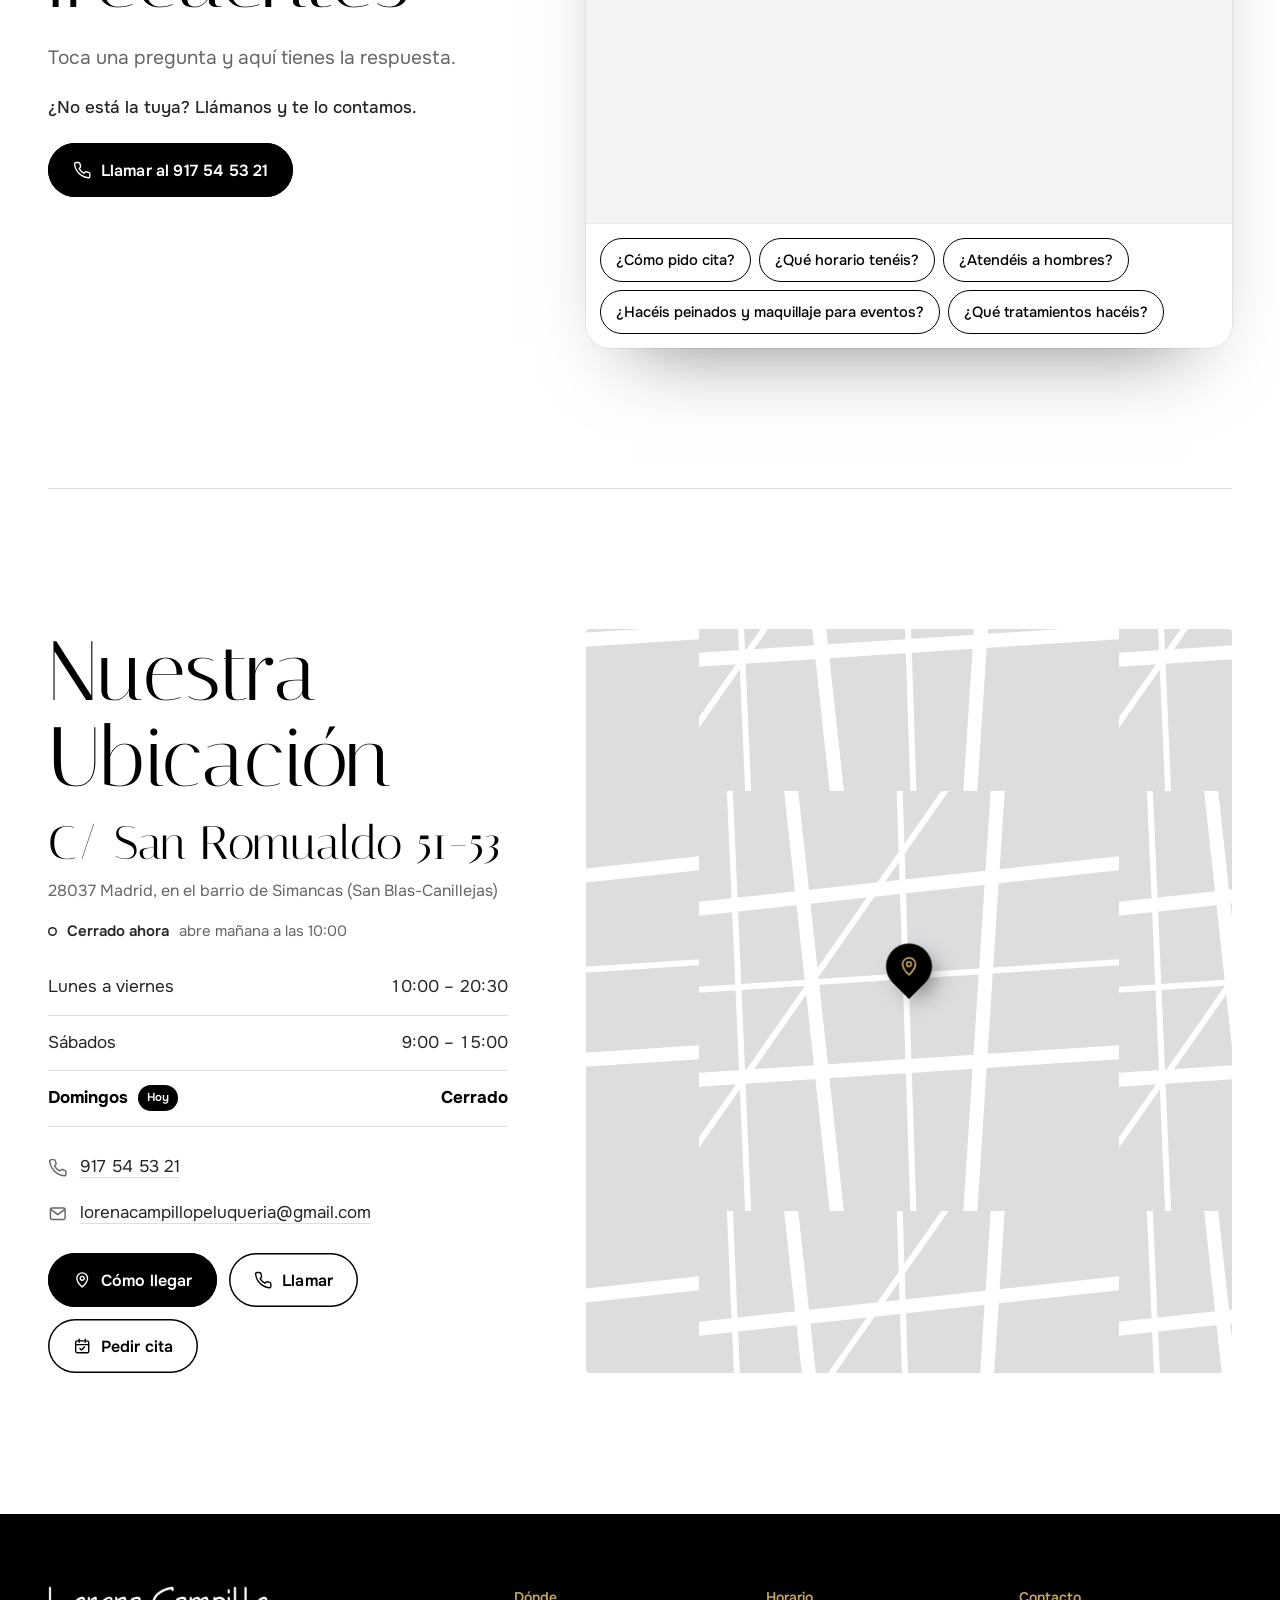
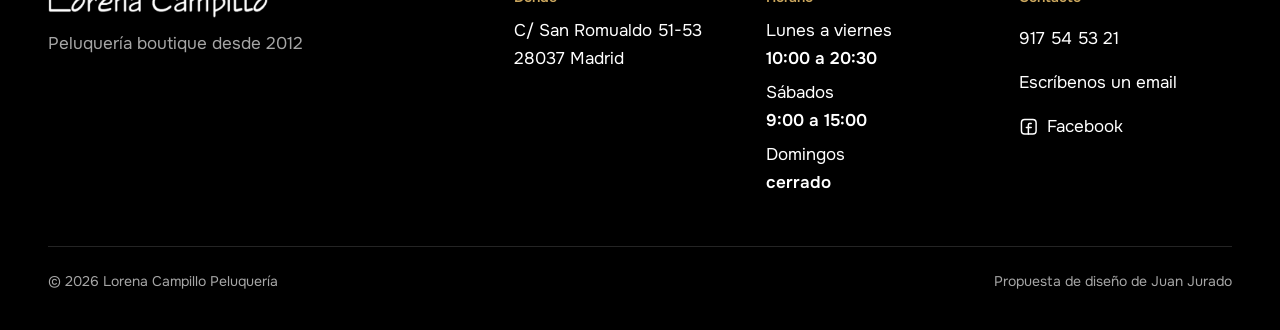
==== commit 6327d7ec: "feat: bloque de cita compacto, sin perder información Servicios en una sola línea (icono y nombre), " ====
--- a/index.html
+++ b/index.html
@@ -26,9 +26,9 @@
 <link rel="preload" href="assets/fonts/italiana.woff2" as="font" type="font/woff2" crossorigin>
 <link rel="preload" href="assets/fonts/onest.woff2" as="font" type="font/woff2" crossorigin>
 <link rel="preload" as="image" href="assets/img/lorena-premios.jpg" fetchpriority="high">
-<link rel="stylesheet" href="assets/css/base.css?v=5">
-<link rel="stylesheet" href="assets/css/home.css?v=5">
-<link rel="stylesheet" href="assets/css/movimiento.css?v=5">
+<link rel="stylesheet" href="assets/css/base.css?v=6">
+<link rel="stylesheet" href="assets/css/home.css?v=6">
+<link rel="stylesheet" href="assets/css/movimiento.css?v=6">
 <link rel="icon" href="data:image/svg+xml,%3Csvg xmlns='http://www.w3.org/2000/svg' viewBox='0 0 32 32'%3E%3Crect width='32' height='32' rx='5' fill='%23000'/%3E%3Ctext x='16' y='23' font-family='Georgia,serif' font-size='19' fill='%23fff' text-anchor='middle'%3ELC%3C/text%3E%3C/svg%3E">
 
 <script type="application/ld+json">
@@ -339,12 +339,12 @@
           <fieldset class="paso">
             <legend><span class="paso__n">1</span>¿Qué te hacemos?</legend>
             <div class="mosaico-serv">
-              <label class="pieza"><input type="checkbox" name="servicio" value="Cortes"><span class="pieza__cara"><svg class="picto picto--tijera" viewBox="0 0 24 24" aria-hidden="true"><g class="p-a"><circle cx="6" cy="6" r="3"/><path d="M8.12 8.12 20 20"/></g><g class="p-b"><circle cx="6" cy="18" r="3"/><path d="M8.12 15.88 20 4"/></g></svg>Cortes<i class="pieza__ok" aria-hidden="true"><svg class="ico"><use href="#i-ok"/></svg></i></span></label>
-              <label class="pieza"><input type="checkbox" name="servicio" value="Coloración"><span class="pieza__cara"><svg class="picto picto--color" viewBox="0 0 24 24" aria-hidden="true"><path d="M3 13h13a6.5 6.5 0 0 1-13 0Z"/><g class="p-brocha"><path d="M11.6 9.9 20 2.5"/><path d="m9.4 12.1 2.2-2.2 1.3 1.3-2.2 2.2Z"/></g></svg>Coloración<i class="pieza__ok" aria-hidden="true"><svg class="ico"><use href="#i-ok"/></svg></i></span></label>
-              <label class="pieza"><input type="checkbox" name="servicio" value="Peinados"><span class="pieza__cara"><svg class="picto picto--secador" viewBox="0 0 24 24" aria-hidden="true"><path d="M13.5 5.5H8a4.5 4.5 0 0 0 0 9h5.5Z"/><path d="M13.5 7h4v5h-4"/><circle cx="8" cy="10" r="1.6"/><path d="m9 14.5 1.2 6h2.6l-.8-6"/><g class="p-aire"><path d="M19.8 7.6h2M19.8 9.5h2.7M19.8 11.4h2"/></g></svg>Peinados<i class="pieza__ok" aria-hidden="true"><svg class="ico"><use href="#i-ok"/></svg></i></span></label>
-              <label class="pieza"><input type="checkbox" name="servicio" value="Tratamientos"><span class="pieza__cara"><svg class="picto picto--gota" viewBox="0 0 24 24" aria-hidden="true"><g class="p-gota"><path d="M11 3.5S5 10 5 14.2a6 6 0 0 0 12 0C17 10 11 3.5 11 3.5Z"/><path d="M8.3 14.8a2.8 2.8 0 0 0 2.6 2.6"/></g><g class="p-destello"><path d="M19 2.8v4.4M16.8 5h4.4"/></g></svg>Tratamientos<i class="pieza__ok" aria-hidden="true"><svg class="ico"><use href="#i-ok"/></svg></i></span></label>
-              <label class="pieza"><input type="checkbox" name="servicio" value="Maquillaje"><span class="pieza__cara"><svg class="picto picto--carmin" viewBox="0 0 24 24" aria-hidden="true"><rect x="7.5" y="14" width="9" height="7.5" rx="1"/><path d="M8.5 14v-3h7v3"/><g class="p-barra"><path d="M9.8 11V6.8l4.4-2.6V11"/></g></svg>Maquillaje<i class="pieza__ok" aria-hidden="true"><svg class="ico"><use href="#i-ok"/></svg></i></span></label>
-              <label class="pieza"><input type="checkbox" name="servicio" value="Hombres"><span class="pieza__cara"><svg class="picto picto--bigote" viewBox="0 0 24 24" aria-hidden="true"><path d="M12 12.2c-1.3-1.9-3.4-2.7-5.3-1.9-1.5.6-2.2 2.1-3.7 2.2-1 .1-1.8-.5-2.1-1.4-.4 2.2 1.2 4.3 3.6 4.5 3 .3 5-1.4 7.5-2.8 2.5 1.4 4.5 3.1 7.5 2.8 2.4-.2 4-2.3 3.6-4.5-.3.9-1.1 1.5-2.1 1.4-1.5-.1-2.2-1.6-3.7-2.2-1.9-.8-4 0-5.3 1.9Z"/></svg>Hombres<i class="pieza__ok" aria-hidden="true"><svg class="ico"><use href="#i-ok"/></svg></i></span></label>
+              <label class="pieza"><input type="checkbox" name="servicio" value="Cortes"><span class="pieza__cara"><svg class="picto picto--tijera" viewBox="0 0 24 24" aria-hidden="true"><g class="p-a"><circle cx="6" cy="6" r="3"/><path d="M8.12 8.12 20 20"/></g><g class="p-b"><circle cx="6" cy="18" r="3"/><path d="M8.12 15.88 20 4"/></g></svg><span class="pieza__nombre">Cortes</span><i class="pieza__ok" aria-hidden="true"><svg class="ico"><use href="#i-ok"/></svg></i></span></label>
+              <label class="pieza"><input type="checkbox" name="servicio" value="Coloración"><span class="pieza__cara"><svg class="picto picto--color" viewBox="0 0 24 24" aria-hidden="true"><path d="M3 13h13a6.5 6.5 0 0 1-13 0Z"/><g class="p-brocha"><path d="M11.6 9.9 20 2.5"/><path d="m9.4 12.1 2.2-2.2 1.3 1.3-2.2 2.2Z"/></g></svg><span class="pieza__nombre">Coloración</span><i class="pieza__ok" aria-hidden="true"><svg class="ico"><use href="#i-ok"/></svg></i></span></label>
+              <label class="pieza"><input type="checkbox" name="servicio" value="Peinados"><span class="pieza__cara"><svg class="picto picto--secador" viewBox="0 0 24 24" aria-hidden="true"><path d="M13.5 5.5H8a4.5 4.5 0 0 0 0 9h5.5Z"/><path d="M13.5 7h4v5h-4"/><circle cx="8" cy="10" r="1.6"/><path d="m9 14.5 1.2 6h2.6l-.8-6"/><g class="p-aire"><path d="M19.8 7.6h2M19.8 9.5h2.7M19.8 11.4h2"/></g></svg><span class="pieza__nombre">Peinados</span><i class="pieza__ok" aria-hidden="true"><svg class="ico"><use href="#i-ok"/></svg></i></span></label>
+              <label class="pieza"><input type="checkbox" name="servicio" value="Tratamientos"><span class="pieza__cara"><svg class="picto picto--gota" viewBox="0 0 24 24" aria-hidden="true"><g class="p-gota"><path d="M11 3.5S5 10 5 14.2a6 6 0 0 0 12 0C17 10 11 3.5 11 3.5Z"/><path d="M8.3 14.8a2.8 2.8 0 0 0 2.6 2.6"/></g><g class="p-destello"><path d="M19 2.8v4.4M16.8 5h4.4"/></g></svg><span class="pieza__nombre">Tratamientos</span><i class="pieza__ok" aria-hidden="true"><svg class="ico"><use href="#i-ok"/></svg></i></span></label>
+              <label class="pieza"><input type="checkbox" name="servicio" value="Maquillaje"><span class="pieza__cara"><svg class="picto picto--carmin" viewBox="0 0 24 24" aria-hidden="true"><rect x="7.5" y="14" width="9" height="7.5" rx="1"/><path d="M8.5 14v-3h7v3"/><g class="p-barra"><path d="M9.8 11V6.8l4.4-2.6V11"/></g></svg><span class="pieza__nombre">Maquillaje</span><i class="pieza__ok" aria-hidden="true"><svg class="ico"><use href="#i-ok"/></svg></i></span></label>
+              <label class="pieza"><input type="checkbox" name="servicio" value="Hombres"><span class="pieza__cara"><svg class="picto picto--bigote" viewBox="0 0 24 24" aria-hidden="true"><path d="M12 12.2c-1.3-1.9-3.4-2.7-5.3-1.9-1.5.6-2.2 2.1-3.7 2.2-1 .1-1.8-.5-2.1-1.4-.4 2.2 1.2 4.3 3.6 4.5 3 .3 5-1.4 7.5-2.8 2.5 1.4 4.5 3.1 7.5 2.8 2.4-.2 4-2.3 3.6-4.5-.3.9-1.1 1.5-2.1 1.4-1.5-.1-2.2-1.6-3.7-2.2-1.9-.8-4 0-5.3 1.9Z"/></svg><span class="pieza__nombre">Hombres</span><i class="pieza__ok" aria-hidden="true"><svg class="ico"><use href="#i-ok"/></svg></i></span></label>
             </div>
           </fieldset>
 
@@ -382,7 +382,7 @@
             <div><dt>Franja</dt><dd data-r="franja" class="vacio">Sin elegir</dd></div>
             <div><dt>Nombre</dt><dd data-r="nombre" class="vacio">Sin escribir</dd></div>
           </dl>
-          <div class="ticket__fecha vacia" aria-hidden="true"><span class="ticket__sem" data-t-sem>Tu día</span><span class="ticket__num" data-t-num>·</span><span class="ticket__mes" data-t-mes>Elige uno a la izquierda</span></div>
+          <div class="ticket__fecha vacia" aria-hidden="true"><span class="ticket__sem" data-t-sem>Tu día</span><span class="ticket__num" data-t-num>·</span><span class="ticket__mes" data-t-mes>por elegir</span></div>
           <p class="ticket__sello" aria-hidden="true">Lista</p>
           <div class="ticket__acciones">
             <a class="boton boton--tinta boton--ancho" href="tel:+34917545321" data-llamar data-magnetico><svg class="ico ico--tel" aria-hidden="true"><use href="#i-tel"/></svg><span class="boton__txt">Llamar y pedirla</span></a>
@@ -628,6 +628,6 @@
   <a href="https://www.google.com/maps/dir/?api=1&amp;destination=Calle+de+San+Romualdo+51,+28037+Madrid" target="_blank" rel="noopener"><svg class="ico ico--pin" aria-hidden="true"><use href="#i-pin"/></svg>Cómo llegar</a>
 </nav>
 
-<script src="assets/js/home.js?v=5" defer></script>
+<script src="assets/js/home.js?v=6" defer></script>
 </body>
 </html>
--- a/assets/css/home.css
+++ b/assets/css/home.css
@@ -333,177 +333,234 @@
 
 /* =====================================================================
    3 · PIDE TU CITA: la tarjeta de reserva sobre sus espejos
+   Compacta: cada servicio en una línea, los días en una tira estrecha y
+   el resguardo como un talón al lado. Lo que deja libre la tarjeta lo
+   ganan el titular y la foto de su salón, que se ve alrededor.
    ===================================================================== */
 .cita {
   position: relative; isolation: isolate; overflow: hidden;
-  padding-block: var(--sec);
+  padding-block: clamp(80px, min(11vw, 16svh), 150px);
   color: var(--blanco); background: var(--negro);
   --foco: var(--blanco);
 }
-.cita__fondo { position: absolute; inset: 0; z-index: -2; width: 100%; height: 100%; object-fit: cover; opacity: .55; transform: scale(var(--zoom, 1.1)); }
+.cita__fondo { position: absolute; inset: 0; z-index: -2; width: 100%; height: 100%; object-fit: cover; opacity: .72; transform: scale(var(--zoom, 1.1)); }
+/* Oscuro bajo el texto; más claro alrededor de la tarjeta, donde se ven sus espejos */
 .cita::before {
   content: ''; position: absolute; inset: 0; z-index: -1; pointer-events: none;
   background:
-    linear-gradient(100deg, rgba(0, 0, 0, .95) 0%, rgba(0, 0, 0, .84) 40%, rgba(0, 0, 0, .6) 100%),
-    linear-gradient(to top, rgba(0, 0, 0, .7), transparent 45%);
-}
-.cita__rejilla { display: grid; grid-template-columns: minmax(0, 1fr); gap: 40px; }
+    linear-gradient(100deg, rgba(0, 0, 0, .9) 0%, rgba(0, 0, 0, .78) 36%, rgba(0, 0, 0, .42) 66%, rgba(0, 0, 0, .58) 100%),
+    linear-gradient(to top, rgba(0, 0, 0, .6), transparent 42%);
+}
+.cita__rejilla { display: grid; grid-template-columns: minmax(0, 1fr); gap: 44px; }
 .cita__intro { display: grid; gap: 22px; justify-items: start; align-content: start; }
 .cita__intro .titulo { color: var(--blanco); }
-.cita__intro .entradilla { color: rgba(255, 255, 255, .78); }
+.cita__intro .entradilla { color: rgba(255, 255, 255, .8); max-width: 38ch; }
 
 .reserva {
   position: relative;
-  display: grid;
+  display: grid; grid-template-columns: minmax(0, 1fr);
+  width: 100%; max-width: 700px;
   background: var(--blanco); color: var(--texto);
-  border-radius: 16px;
+  border-radius: 14px;
   box-shadow: 0 50px 90px -40px rgba(0, 0, 0, .9), 0 0 0 1px rgba(255, 255, 255, .08);
   --foco: var(--negro);
 }
-.reserva__progreso { position: absolute; left: 0; right: 0; top: 0; height: 4px; overflow: hidden; border-radius: 16px 16px 0 0; background: #EEE; }
+.reserva__progreso { position: absolute; left: 0; right: 0; top: 0; height: 3px; overflow: hidden; border-radius: 14px 14px 0 0; background: #EEE; }
 .reserva__progreso span {
   display: block; height: 100%;
   background: linear-gradient(90deg, #A9843C, #E3CC92 55%, #B8913F);
   transform-origin: left; transform: scaleX(var(--p, 0));
-  transition: transform .8s var(--e-out);
-}
-.reserva__form { display: grid; gap: 30px; padding: 32px 20px 28px; }
+}
+.reserva__form { display: grid; gap: 22px; padding: 24px 16px 22px; }
 .paso { border: 0; min-width: 0; }
-.paso legend { display: flex; align-items: center; gap: 12px; padding: 0; margin-bottom: 14px; font-size: 1.0625rem; font-weight: 600; color: var(--tinta); }
+.paso legend { display: flex; align-items: center; gap: 10px; padding: 0; margin-bottom: 10px; font-size: .9375rem; font-weight: 600; line-height: 1.3; color: var(--tinta); }
+/* El número del paso, en Onest (el «1» de Italiana se lee como una «I»); se rellena al completarlo */
 .paso__n {
-  width: 30px; height: 30px; flex-shrink: 0; display: grid; place-items: center;
-  border-radius: 50%; border: 1px solid var(--tinta);
-  font-family: var(--display); font-size: 1.05rem; line-height: 1;
-}
-
-/* Paso 1: las piezas de servicio */
-.mosaico-serv { display: grid; grid-template-columns: repeat(2, minmax(0, 1fr)); gap: 10px; }
+  width: 22px; height: 22px; flex-shrink: 0; display: grid; place-items: center;
+  border-radius: 50%; box-shadow: inset 0 0 0 1px var(--tinta);
+  font-size: .75rem; font-weight: 600; line-height: 1; font-variant-numeric: lining-nums tabular-nums;
+}
+.paso:has(input:checked) .paso__n,
+.paso:has(input[name="nombre"]:not(:placeholder-shown)) .paso__n { background: var(--negro); color: var(--blanco); }
+
+/* Paso 1: los servicios, cada uno en una línea (pictograma y nombre) */
+.mosaico-serv { display: grid; grid-template-columns: repeat(2, minmax(0, 1fr)); gap: 8px; }
 .pieza { position: relative; display: block; }
-.pieza input { position: absolute; inset: 0; width: 100%; height: 100%; margin: 0; opacity: 0; cursor: pointer; z-index: 2; }
+.pieza input { position: absolute; inset: 0; width: 100%; height: 100%; margin: 0; opacity: 0; cursor: pointer; z-index: 3; }
 .pieza__cara {
-  position: relative; display: flex; flex-direction: column; align-items: flex-start; justify-content: space-between; gap: 12px;
-  min-height: 96px; height: 100%; padding: 14px 14px 13px;
-  border-radius: 12px; background: var(--suave);
-  font-weight: 600; font-size: .98rem; line-height: 1.2; color: var(--tinta);
-  box-shadow: inset 0 0 0 1px transparent;
-  transition: transform .45s var(--e-muelle);
-}
-.pieza__cara .picto { width: 30px; height: 30px; }
-.pieza:hover .pieza__cara { transform: translateY(-3px); box-shadow: inset 0 0 0 1px var(--tinta); }
-.pieza input:active + .pieza__cara { transform: scale(.96); }
-.pieza input:checked + .pieza__cara { background: var(--negro); color: var(--blanco); box-shadow: 0 16px 30px -18px rgba(0, 0, 0, .7); }
+  position: relative; isolation: isolate; overflow: hidden;
+  display: flex; align-items: center; gap: 10px;
+  min-height: 44px; height: 100%; padding: 0 12px 0 11px;
+  border-radius: 10px; background: var(--suave);
+  font-size: .875rem; font-weight: 600; line-height: 1.2;
+}
+/* La tinta que llena lo elegido desde donde se toca: el mismo gesto que los botones */
+.pieza__cara::before, .dia__cara::before {
+  content: ''; position: absolute; z-index: 0; left: var(--rx, 50%); top: var(--ry, 50%);
+  width: 250%; aspect-ratio: 1; border-radius: 50%;
+  background: var(--negro); pointer-events: none;
+  transform: translate(-50%, -50%) scale(0);
+}
+/* Pictograma y nombre se invierten justo donde pasa la tinta */
+.pieza__cara > .picto, .pieza__nombre { position: relative; z-index: 1; color: var(--blanco); mix-blend-mode: difference; }
+.pieza__cara > .picto { width: 20px; height: 20px; }
+.pieza__nombre { white-space: nowrap; }
+.pieza:hover .pieza__cara { transform: translateY(-2px); box-shadow: inset 0 0 0 1px var(--tinta); }
+.pieza input:checked + .pieza__cara { box-shadow: 0 14px 26px -16px rgba(0, 0, 0, .7); }
+.pieza input:checked + .pieza__cara::before { transform: translate(-50%, -50%) scale(1); }
+.pieza input:active + .pieza__cara { transform: scale(.97); }
 .pieza input:focus-visible + .pieza__cara { outline: 2px solid var(--negro); outline-offset: 3px; }
+/* El visto de oro: al final de la línea si cabe; en móviles estrechos, prendido en la esquina del pictograma */
 .pieza__ok {
-  position: absolute; top: 10px; right: 10px; width: 24px; height: 24px; display: grid; place-items: center;
+  position: absolute; z-index: 2; left: 22px; top: calc(50% + 1px);
+  width: 16px; height: 16px; display: grid; place-items: center;
   border-radius: 50%; background: var(--oro); color: var(--negro);
-  transform: scale(0); transition: transform .45s var(--e-muelle);
-}
-.pieza__ok .ico { width: 14px; height: 14px; stroke-width: 2.6; }
-.pieza input:checked + .pieza__cara .pieza__ok { transform: scale(1); }
-
-/* Paso 2: la tira de días */
-.dias { display: grid; grid-template-columns: repeat(3, minmax(0, 1fr)); gap: 8px; }
+  box-shadow: 0 0 0 2px var(--negro);
+  opacity: 0; transform: scale(.4);
+}
+.pieza__ok .ico { width: 10px; height: 10px; stroke-width: 3.2; }
+.pieza input:checked + .pieza__cara .pieza__ok { opacity: 1; transform: none; }
+
+/* Paso 2: los días, en una tira estrecha */
+.dias { display: grid; grid-template-columns: repeat(3, minmax(0, 1fr)); gap: 6px; }
 .dia { position: relative; display: block; }
-.dia input { position: absolute; inset: 0; width: 100%; height: 100%; margin: 0; opacity: 0; cursor: pointer; z-index: 2; }
+.dia input { position: absolute; inset: 0; width: 100%; height: 100%; margin: 0; opacity: 0; cursor: pointer; z-index: 3; }
 .dia__cara {
-  position: relative; display: flex; flex-direction: column; align-items: center; justify-content: center; gap: 2px;
-  min-height: 84px; height: 100%; padding: 10px 4px 14px; overflow: hidden;
-  border-radius: 12px; background: var(--suave); color: var(--tinta); text-align: center;
-  transition: transform .45s var(--e-muelle);
-}
-.dia__cara b { font-size: .8rem; font-weight: 600; }
+  position: relative; isolation: isolate; overflow: hidden;
+  display: flex; flex-direction: column; align-items: center; justify-content: center;
+  min-height: 60px; height: 100%; padding: 6px 2px 9px;
+  border-radius: 10px; background: var(--suave); text-align: center; line-height: 1.15;
+}
+.dia__cara::before { width: 330%; }
+.dia__cara > * { position: relative; z-index: 1; color: var(--blanco); mix-blend-mode: difference; }
+.dia__cara b { font-size: .6875rem; font-weight: 600; }
 /* Números en Onest: el «1» de Italiana se confunde con una «I» */
-.dia__num { font-family: var(--sans); font-weight: 300; font-size: 1.9rem; line-height: 1.05; font-variant-numeric: lining-nums tabular-nums; }
-.dia__cara small { font-size: .74rem; color: var(--humo); }
+.dia__num { font-family: var(--sans); font-weight: 400; font-size: 1.25rem; line-height: 1.15; font-variant-numeric: lining-nums tabular-nums; }
+.dia__cara small { font-size: .6875rem; color: #999; }
+/* El subrayado de oro del día elegido */
 .dia__cara::after {
-  content: ''; position: absolute; left: 22%; right: 22%; bottom: 8px; height: 2px; border-radius: 2px;
-  background: var(--oro); transform: scaleX(0); transition: transform .5s var(--e-out);
-}
-.dia:hover .dia__cara { transform: translateY(-3px); }
-.dia input:checked + .dia__cara { background: var(--negro); color: var(--blanco); transform: translateY(-4px); box-shadow: 0 16px 30px -18px rgba(0, 0, 0, .7); }
-.dia input:checked + .dia__cara small { color: rgba(255, 255, 255, .7); }
+  content: ''; position: absolute; z-index: 2; left: 32%; right: 32%; bottom: 5px; height: 2px; border-radius: 2px;
+  background: var(--oro); transform: scaleX(0);
+}
+.dia:hover .dia__cara { transform: translateY(-2px); box-shadow: inset 0 0 0 1px var(--tinta); }
+.dia input:checked + .dia__cara { transform: translateY(-3px); box-shadow: 0 14px 26px -16px rgba(0, 0, 0, .7); }
+.dia input:checked + .dia__cara::before { transform: translate(-50%, -50%) scale(1); }
 .dia input:checked + .dia__cara::after { transform: scaleX(1); }
+.dia input:active + .dia__cara { transform: scale(.95); }
 .dia input:focus-visible + .dia__cara { outline: 2px solid var(--negro); outline-offset: 3px; }
 
-/* Paso 3: el selector de franja, con un pulgar que se desliza */
-.segmento { position: relative; display: grid; grid-template-columns: repeat(var(--ops, 2), minmax(0, 1fr)); padding: 5px; border-radius: 999px; background: var(--suave); }
+/* Paso 3: mañana o tarde, con un pulgar que se desliza */
+.segmento { position: relative; display: grid; grid-template-columns: repeat(var(--ops, 2), minmax(0, 1fr)); padding: 4px; border-radius: 999px; background: var(--suave); }
 .segmento__op { position: relative; z-index: 1; display: block; }
 .segmento__op input { position: absolute; inset: 0; width: 100%; height: 100%; margin: 0; opacity: 0; cursor: pointer; }
 .segmento__op span {
-  display: flex; flex-direction: column; align-items: center; justify-content: center;
-  min-height: 56px; padding: 6px 10px; border-radius: 999px;
-  font-weight: 600; line-height: 1.2; color: var(--tinta);
+  display: flex; flex-wrap: wrap; align-items: baseline; align-content: center; justify-content: center; gap: 0 7px;
+  min-height: 44px; padding: 4px 12px; border-radius: 999px; text-align: center;
+  font-size: .875rem; font-weight: 600; line-height: 1.25; color: var(--tinta);
 }
 .segmento__op small { font-size: .75rem; font-weight: 400; color: var(--humo); }
-.segmento__op:has(input:checked) span { color: var(--blanco); }
+/* Móvil: el horario siempre debajo, en las dos franjas por igual */
+@media (max-width: 559px) { .segmento__op span { flex-direction: column; align-items: center; } }
+.segmento__op:hover span { box-shadow: inset 0 0 0 1px var(--tinta); }
+.segmento__op:has(input:checked) span { color: var(--blanco); box-shadow: none; }
 .segmento__op:has(input:checked) small { color: rgba(255, 255, 255, .72); }
-.segmento__op:has(input:disabled) span { opacity: .45; }
+.segmento__op:has(input:disabled) span { opacity: .45; box-shadow: none; }
 .segmento__op:has(input:disabled) input { cursor: not-allowed; }
+.segmento__op:has(input:enabled:active) span { transform: scale(.97); }
 .segmento__op input:focus-visible + span { outline: 2px solid var(--negro); outline-offset: 2px; }
 .segmento__pulgar {
-  position: absolute; top: 5px; bottom: 5px; left: 5px;
-  width: calc((100% - 10px) / var(--ops, 2));
+  position: absolute; top: 4px; bottom: 4px; left: 4px;
+  width: calc((100% - 8px) / var(--ops, 2));
   border-radius: 999px; background: var(--negro);
   transform: translateX(calc(var(--pos, 0) * 100%));
   opacity: var(--vis, 0);
-  transition: transform .5s var(--e-muelle), opacity .25s var(--e-out);
-}
-
-/* Paso 4: campos con la etiqueta que sube */
-.campos { display: grid; gap: 12px; }
+}
+
+/* Paso 4: nombre y teléfono, con la etiqueta que sube */
+.campos { display: grid; gap: 8px; }
 .campo { position: relative; display: block; }
 .campo input {
-  width: 100%; height: 60px; padding: 22px 16px 6px;
-  border: 1px solid var(--linea); border-radius: 12px; background: var(--blanco);
-  font-size: 1.0625rem; color: var(--tinta);
-  transition: border-color .2s;
+  width: 100%; height: 48px; padding: 17px 14px 3px;
+  border: 1px solid var(--linea); border-radius: 10px; background: var(--blanco);
+  font-size: 1rem; color: var(--tinta);
 }
 .campo input:hover { border-color: var(--humo); }
 .campo input:focus-visible { outline: 2px solid var(--negro); outline-offset: 2px; border-color: var(--negro); }
 .campo span {
-  position: absolute; left: 17px; top: 50%; pointer-events: none;
-  color: var(--humo); transform-origin: left center; transform: translateY(-50%);
-  transition: transform .3s var(--e-out);
-}
-.campo input:focus + span, .campo input:not(:placeholder-shown) + span { transform: translateY(-118%) scale(.78); }
-
-/* El resguardo */
-.ticket { position: relative; padding: 28px 20px 26px; background: #F7F7F7; border-top: 2px dashed #D6D6D6; border-radius: 0 0 16px 16px; }
-.ticket__cab { font-family: var(--display); font-size: 2.3rem; line-height: 1.05; color: var(--tinta); margin-bottom: 12px; }
-.ticket__lista > div { display: grid; grid-template-columns: 78px minmax(0, 1fr); gap: 12px; align-items: baseline; padding: 11px 0; border-bottom: 1px dotted #CFCFCF; }
-.ticket__lista dt { font-size: .82rem; color: var(--humo); }
-.ticket__lista dd { font-weight: 600; line-height: 1.4; color: var(--tinta); overflow-wrap: anywhere; }
+  position: absolute; left: 15px; top: 50%; pointer-events: none;
+  font-size: .9375rem; line-height: 1.2; color: var(--humo);
+  transform-origin: left center; transform: translateY(-50%);
+}
+.campo input:focus + span, .campo input:not(:placeholder-shown) + span { transform: translateY(-118%) scale(.76); }
+
+/* El resguardo: un talón que se rellena solo, con la hoja del día y el sello */
+.ticket {
+  position: relative;
+  display: grid; grid-template-columns: minmax(0, 1fr) auto; align-content: start;
+  grid-template-areas: "cab fecha" "sello fecha" "lista lista" "acciones acciones" "nota nota";
+  column-gap: 14px;
+  padding: 22px 16px 20px;
+  background: #F7F7F7; border-top: 2px dashed #D6D6D6; border-radius: 0 0 14px 14px;
+}
+.ticket__cab { grid-area: cab; font-family: var(--display); font-size: 1.75rem; line-height: 1.05; color: var(--tinta); }
+.ticket__lista { grid-area: lista; margin-top: 10px; }
+.ticket__lista > div { display: grid; grid-template-columns: 60px minmax(0, 1fr); gap: 10px; align-items: baseline; padding: 8px 0; border-bottom: 1px dotted #CFCFCF; }
+.ticket__lista dt { font-size: .75rem; color: var(--humo); }
+.ticket__lista dd { font-size: .875rem; font-weight: 600; line-height: 1.35; color: var(--tinta); overflow-wrap: anywhere; }
 .ticket__lista dd.vacio { font-weight: 400; color: #8A8A8A; }
 .ticket__sello {
-  position: absolute; top: 22px; right: 18px;
-  padding: 6px 12px 5px; border: 2px solid var(--oro-osc); border-radius: 4px;
-  font-family: var(--display); font-size: 1.15rem; letter-spacing: .1em; color: var(--oro-osc);
+  grid-area: sello; justify-self: start; align-self: center;
+  padding: 4px 10px 3px; border: 2px solid var(--oro-osc); border-radius: 4px;
+  font-family: var(--display); font-size: 1.05rem; line-height: 1.2; letter-spacing: .1em; color: var(--oro-osc);
   opacity: 0; transform: rotate(-8deg);
 }
 .reserva.lista .ticket__sello { opacity: 1; }
-.ticket__acciones { display: grid; gap: 10px; margin-top: 22px; }
-.ticket__nota { margin-top: 14px; font-size: .875rem; line-height: 1.5; color: var(--humo); }
+.ticket__acciones { grid-area: acciones; display: grid; gap: 8px; margin-top: 16px; }
+.ticket .boton { min-height: 48px; padding-inline: 1.2em; font-size: .9375rem; }
+.ticket__nota { grid-area: nota; margin-top: 10px; font-size: .8125rem; line-height: 1.45; color: var(--humo); }
 .ticket__nota.aviso { color: var(--tinta); font-weight: 600; }
 
+/* Móviles muy estrechos: todo cabe sin perder el pictograma */
+@media (max-width: 359px) {
+  .reserva__form, .ticket { padding-inline: 12px; }
+  .pieza__cara { gap: 7px; padding: 0 8px; font-size: .8125rem; }
+  .pieza__cara > .picto { width: 18px; height: 18px; }
+  .pieza__ok { left: 17px; }
+}
+@media (min-width: 360px) {
+  /* Seis días en fila, nunca más anchos de 60 px */
+  .dias { grid-template-columns: repeat(6, minmax(0, 60px)); justify-content: space-between; }
+  .campos { grid-template-columns: 1fr 1fr; }
+}
+@media (min-width: 414px) {
+  .pieza__ok { position: relative; left: auto; top: auto; margin-left: auto; width: 18px; height: 18px; box-shadow: none; }
+  .pieza__ok .ico { width: 11px; height: 11px; }
+}
 @media (min-width: 560px) {
-  .mosaico-serv { grid-template-columns: repeat(3, minmax(0, 1fr)); }
-  .campos { grid-template-columns: 1fr 1fr; }
-  .reserva__form { padding: 38px 32px 32px; }
-  .ticket { padding: 32px; }
-}
+  .reserva__form { padding: 26px 24px 24px; }
+  .ticket { padding: 24px 24px 22px; }
+}
+/* El resguardo pasa al lado, como el talón de un billete; el sello cae en el hueco sobre los botones */
 @media (min-width: 720px) {
-  .dias { grid-template-columns: repeat(6, minmax(0, 1fr)); }
-}
-@media (min-width: 900px) {
-  .reserva { grid-template-columns: minmax(0, 1.65fr) minmax(0, 1fr); }
-  .ticket { border-top: 0; border-left: 2px dashed #D6D6D6; border-radius: 0 16px 16px 0; display: flex; flex-direction: column; }
-  .ticket__acciones { margin-top: auto; padding-top: 22px; }
-}
-@media (min-width: 900px) and (max-width: 1179px) {
-  .dias { grid-template-columns: repeat(3, minmax(0, 1fr)); }
+  .reserva { grid-template-columns: minmax(0, 1fr) minmax(0, 252px); }
+  .reserva__form { gap: 20px; }
+  .ticket {
+    grid-template-areas: "cab fecha" "lista lista" "sello sello" "acciones acciones" "nota nota";
+    grid-template-rows: auto auto 1fr auto auto;
+    padding: 26px 20px 22px;
+    border-top: 0; border-left: 2px dashed #D6D6D6; border-radius: 0 14px 14px 0;
+  }
+  .ticket__lista { margin-top: 14px; }
+  .ticket__sello { justify-self: end; margin: 14px 8px 4px 0; font-size: 1.25rem; }
+}
+/* Tableta en vertical: la tarjeta, de margen a margen */
+@media (min-width: 720px) and (max-width: 899px) {
+  .reserva { max-width: none; }
 }
 @media (min-width: 1180px) {
-  .cita__rejilla { grid-template-columns: minmax(0, 4fr) minmax(0, 8fr); column-gap: clamp(40px, 5vw, 72px); align-items: center; }
+  .cita__rejilla { grid-template-columns: minmax(0, 1fr) minmax(0, 680px); column-gap: clamp(48px, 6vw, 112px); align-items: center; }
+  .cita__intro { gap: 28px; }
+  .cita__intro .titulo { font-size: clamp(5.75rem, 2rem + 5vw, 8rem); }
 }
 
 /* =====================================================================
@@ -523,6 +580,29 @@
 .espejo--pared .espejo__marco::before { box-shadow: 0 0 10px 3px #fff, 0 0 34px 10px rgba(255, 255, 255, .95), 0 0 90px 30px rgba(255, 255, 255, .7); }
 .espejo__luna { position: relative; display: block; overflow: hidden; aspect-ratio: 10 / 17; background: #111; }
 .espejo__luna img { position: absolute; left: 0; top: -9%; width: 100%; height: 118%; object-fit: cover; transform: translateY(var(--py, 0%)); }
+/* La luz que responde al cursor (la mueve movimiento.css; en reposo no se ve nada).
+   La pared apila aparte: el LED de cada espejo queda detrás de todos los marcos.
+   El halo de la revelación (::before del marco), que siempre ha quedado bajo el
+   fondo de la sección, se recorta dentro de su marco: el reposo no cambia. */
+.pared { isolation: isolate; }
+.espejo--pared { position: relative; }
+.espejo--pared .espejo__marco { overflow: hidden; }
+/* El LED: la fuente queda metida tras el marco (inset) y solo asoma su luz, nunca su borde */
+.espejo--pared::before {
+  content: ''; position: absolute; inset: 22px; z-index: -1; border-radius: 3px; pointer-events: none;
+  box-shadow: 0 0 16px 26px #fff, 0 0 50px 36px rgba(255, 255, 255, .9), 0 0 130px 60px rgba(255, 255, 255, .6);
+  opacity: 0;
+}
+/* En la luna: un velo para bajar la luz y el reflejo del cristal */
+.espejo--pared .espejo__luna::before,
+.espejo--pared .espejo__luna::after { content: ''; position: absolute; pointer-events: none; opacity: 0; }
+.espejo--pared .espejo__luna::before { inset: 0; z-index: 1; background: var(--negro); }
+.espejo--pared .espejo__luna::after {
+  inset: -12% -40%; z-index: 2;
+  background: linear-gradient(110deg, transparent 38%, rgba(255, 255, 255, .38) 47%, transparent 53%, transparent 55.4%, rgba(255, 255, 255, .34) 56.4%, transparent 57.4%);
+  -webkit-mask-image: linear-gradient(180deg, transparent 6%, #000 36%, #000 64%, transparent 94%);
+  mask-image: linear-gradient(180deg, transparent 6%, #000 36%, #000 64%, transparent 94%);
+}
 .salon__pie { display: grid; gap: 36px; margin-top: clamp(40px, 6vw, 90px); }
 .salon__cita p {
   font-family: var(--display); font-size: clamp(2.1rem, 1.3rem + 3vw, 4.4rem); line-height: 1.1;
@@ -765,19 +845,19 @@
   .cab .boton { display: none; }
 }
 
-/* La hoja de calendario del resguardo (escritorio): el día elegido, en grande */
-.ticket__fecha { display: none; }
-@media (min-width: 900px) {
-  .ticket__fecha {
-    display: grid; justify-items: start; align-content: center; gap: 4px;
-    margin-top: 26px; padding: 18px 0 4px;
-  }
-  .ticket__sem { font-size: .95rem; font-weight: 600; color: var(--tinta); }
-  .ticket__num { font-family: var(--sans); font-weight: 200; font-size: 5.2rem; line-height: 1; color: var(--tinta); font-variant-numeric: lining-nums; }
-  .ticket__sello { top: auto; bottom: 200px; right: 26px; }
-  .ticket__mes { font-size: .95rem; color: var(--humo); }
-  .ticket__fecha.vacia .ticket__num { color: #C9C9C9; }
-}
+/* La hoja de calendario del resguardo: el día elegido, como la hoja de un taco */
+.ticket__fecha {
+  grid-area: fecha; align-self: start;
+  display: grid; justify-items: center;
+  width: 68px; overflow: hidden;
+  border-radius: 8px; background: var(--blanco);
+  box-shadow: 0 0 0 1px var(--linea), 0 10px 22px -12px rgba(0, 0, 0, .4);
+  perspective: 240px;
+}
+.ticket__sem { justify-self: stretch; padding: 3px 4px; background: var(--negro); color: var(--blanco); font-size: .6875rem; font-weight: 600; line-height: 1.25; text-align: center; }
+.ticket__num { padding-top: 2px; font-family: var(--sans); font-weight: 300; font-size: 1.875rem; line-height: 1.1; color: var(--tinta); font-variant-numeric: lining-nums tabular-nums; }
+.ticket__mes { padding-bottom: 6px; font-size: .6875rem; line-height: 1.25; color: var(--humo); }
+.ticket__fecha.vacia .ticket__num { color: #C9C9C9; }
 /* El pie: horario en tres bloques cortos */
 .pie__rejilla > div > p + p { margin-top: 6px; }
 .pie b { font-weight: 600; }
--- a/assets/css/movimiento.css
+++ b/assets/css/movimiento.css
@@ -77,10 +77,38 @@
 /* ---------- 3 · Cita ---------- */
 @keyframes linea-nueva { from { opacity: .15; transform: translateY(6px); } to { opacity: 1; transform: none; } }
 @keyframes sellar { from { opacity: 0; transform: rotate(-22deg) scale(1.5); } to { opacity: 1; transform: rotate(-8deg) scale(1); } }
-@keyframes latido { 0%, 100% { transform: translate(var(--mx), var(--my)) scale(1); } 40% { transform: translate(var(--mx), var(--my)) scale(1.045); } }
+/* El latido usa la propiedad scale: no pisa el transform del botón (imán y pulsación) */
+@keyframes latido { 0%, 100% { scale: 1; } 40% { scale: 1.045; } }
+@keyframes paso-hecho { from { transform: scale(.6); } to { transform: none; } }
 html.js:not(.quieto) .ticket__lista dd.cambia { animation: linea-nueva .4s var(--e-out); }
 html.js:not(.quieto) .reserva.lista .ticket__sello { animation: sellar .55s var(--e-muelle) both; }
 html.js:not(.quieto) .reserva.recien-lista [data-llamar] { animation: latido .7s var(--e-out) .35s; }
+/* Al elegir: la tinta llena la pieza o el día desde donde se toca, el visto salta y el número del paso se rellena.
+   La tinta entra despacio y se retira deprisa. */
+html.js:not(.quieto) .reserva__progreso span { transition: transform .8s var(--e-out); }
+html.js:not(.quieto) .pieza__cara, html.js:not(.quieto) .dia__cara { transition: transform .45s var(--e-muelle); }
+html.js:not(.quieto) .pieza__cara::before, html.js:not(.quieto) .dia__cara::before { transition: transform .4s var(--e-out); }
+html.js:not(.quieto) .pieza input:checked + .pieza__cara::before, html.js:not(.quieto) .dia input:checked + .dia__cara::before { transition-duration: .65s; }
+html.js:not(.quieto) .pieza__ok { transition: opacity .2s var(--e-out), transform .5s var(--e-muelle); }
+html.js:not(.quieto) .pieza input:checked + .pieza__cara .pieza__ok { transition-delay: .14s; }
+html.js:not(.quieto) .dia__cara::after { transition: transform .5s var(--e-out); }
+html.js:not(.quieto) .dia input:checked + .dia__cara::after { transition-delay: .18s; }
+html.js:not(.quieto) .segmento__pulgar { transition: transform .5s var(--e-muelle), opacity .25s var(--e-out); }
+html.js:not(.quieto) .segmento__op span { transition: transform .3s var(--e-muelle); }
+html.js:not(.quieto) .campo span { transition: transform .3s var(--e-out); }
+html.js:not(.quieto) .paso:has(input:checked) .paso__n,
+html.js:not(.quieto) .paso:has(input[name="nombre"]:not(:placeholder-shown)) .paso__n { animation: paso-hecho .55s var(--e-muelle); }
+/* Al pasar el cursor por un servicio, su pictograma hace el gesto */
+@media (hover: hover) {
+  html.js:not(.quieto) .pieza:hover .picto--tijera .p-a { animation: tijera-a .62s var(--e-out); }
+  html.js:not(.quieto) .pieza:hover .picto--tijera .p-b { animation: tijera-b .62s var(--e-out); }
+  html.js:not(.quieto) .pieza:hover .picto--color .p-brocha { animation: brocha .7s var(--e-muelle); }
+  html.js:not(.quieto) .pieza:hover .picto--secador .p-aire { animation: aire .45s var(--e-out) 2; }
+  html.js:not(.quieto) .pieza:hover .picto--gota .p-gota { animation: gota .6s var(--e-muelle); }
+  html.js:not(.quieto) .pieza:hover .picto--gota .p-destello { animation: chispa .6s var(--e-out); }
+  html.js:not(.quieto) .pieza:hover .picto--carmin .p-barra { animation: barra .6s var(--e-muelle); }
+  html.js:not(.quieto) .pieza:hover .picto--bigote path { animation: bigote .7s var(--e-out); }
+}
 
 /* ---------- 4 · El salón: los espejos se encienden ---------- */
 html.js:not(.quieto) .espejo--pared .espejo__marco::before { opacity: 0; }
@@ -89,6 +117,53 @@
 html.js:not(.quieto) .espejo--pared.encendido .espejo__luna img { opacity: 1; }
 html.js:not(.quieto) .salon__cita .w { opacity: .14; }
 html.js:not(.quieto) .salon__cita .w.lit { opacity: 1; }
+
+/* Al pasar el cursor, el espejo que miras se vuelve hacia ti, se acerca y su LED se
+   enciende con el parpadeo de la casa; un reflejo cruza el cristal y la foto se asoma.
+   Los demás bajan la luz y se giran un poco hacia el cursor. Al salir, el muelle lo
+   recoloca. El JS escribe --mira-x/--mira-y (el cursor dentro del espejo, de -1 a 1)
+   y --hacia-x/--hacia-y (hacia dónde queda el cursor para los demás). */
+@media (hover: hover) and (pointer: fine) {
+  html.js:not(.quieto) .espejo--pared .espejo__marco {
+    transform: perspective(1100px) rotateX(0deg) rotateY(0deg) translateZ(0px);
+    transition: transform 1.6s var(--e-muelle);
+  }
+  html.js:not(.quieto) .espejo--pared.mirado .espejo__marco {
+    transform: perspective(1100px) rotateX(calc(var(--mira-y, 0) * 6deg)) rotateY(calc(var(--mira-x, 0) * -8deg)) translateZ(42px);
+    transition: transform .5s var(--e-out);
+  }
+  html.js:not(.quieto) .pared.mirando .espejo--pared:not(.mirado) .espejo__marco {
+    transform: perspective(1100px) rotateX(calc(var(--hacia-y, 0) * 3deg)) rotateY(calc(var(--hacia-x, 0) * -5deg)) translateZ(-16px);
+    transition: transform .9s var(--e-out);
+  }
+  /* El LED se enciende detrás del marco y se inclina hacia el cursor */
+  html.js:not(.quieto) .espejo--pared::before { transform: scale(.94); transition: opacity 1s var(--e-out), transform 1.2s var(--e-out); }
+  html.js:not(.quieto) .espejo--pared.mirado::before {
+    opacity: 1; transform: translate(calc(var(--mira-x, 0) * 12px), calc(var(--mira-y, 0) * 12px)) scale(1.04);
+    animation: encender .75s linear;
+    transition: opacity 0s, transform .8s var(--e-out);
+  }
+  /* Los demás bajan la luz (con un respiro al salir: pasar de uno a otro no parpadea) */
+  html.js:not(.quieto) .espejo--pared .espejo__luna::before { transition: opacity .7s var(--e-out) .12s; }
+  html.js:not(.quieto) .pared.mirando .espejo--pared:not(.mirado) .espejo__luna::before { opacity: .22; transition: opacity .5s var(--e-out); }
+  /* El reflejo entra con el cursor, lo sigue por el cristal y sale por donde sale él */
+  html.js:not(.quieto) .espejo--pared .espejo__luna::after { transform: translateX(calc(var(--mira-x, -1) * 70%)); transition: opacity .4s var(--e-out), transform 1s var(--e-out); }
+  html.js:not(.quieto) .espejo--pared.mirado .espejo__luna::after {
+    opacity: 1; transform: translate(calc(var(--mira-x, 0) * 26%), calc(var(--mira-y, 0) * 6%));
+    transition: opacity .5s var(--e-out), transform .8s var(--e-out);
+  }
+  /* La foto se asoma hacia el cursor: translate y scale no tocan el translateY del scroll */
+  html.js:not(.quieto) .espejo--pared .espejo__luna img {
+    transition: opacity 1.2s var(--e-out) calc(var(--n, 0) * 220ms + 250ms), translate 1s var(--e-out), scale 1.4s var(--e-out);
+  }
+  html.js:not(.quieto) .espejo--pared.mirado .espejo__luna img { translate: calc(var(--mira-x, 0) * 2%) calc(var(--mira-y, 0) * 1.5%); scale: 1.07; }
+}
+
+/* En táctil, un toque enciende el espejo un momento y un reflejo cruza el cristal */
+@keyframes destello-led { 0% { opacity: 0; } 9% { opacity: .85; } 16% { opacity: .15; } 27% { opacity: 1; } 62% { opacity: 1; } 100% { opacity: 0; } }
+@keyframes reflejo { 0% { opacity: 0; transform: translateX(-60%); } 25% { opacity: 1; } 100% { opacity: 0; transform: translateX(60%); } }
+html.js:not(.quieto) .espejo--pared.toque::before { animation: destello-led 1.6s linear; }
+html.js:not(.quieto) .espejo--pared.toque .espejo__luna::after { animation: reflejo 1.1s var(--e-out); }
 
 /* ---------- 5 · Trayectoria ---------- */
 html.js:not(.quieto) .marco-oro img { opacity: 0; transition: opacity 1.2s var(--e-out); }
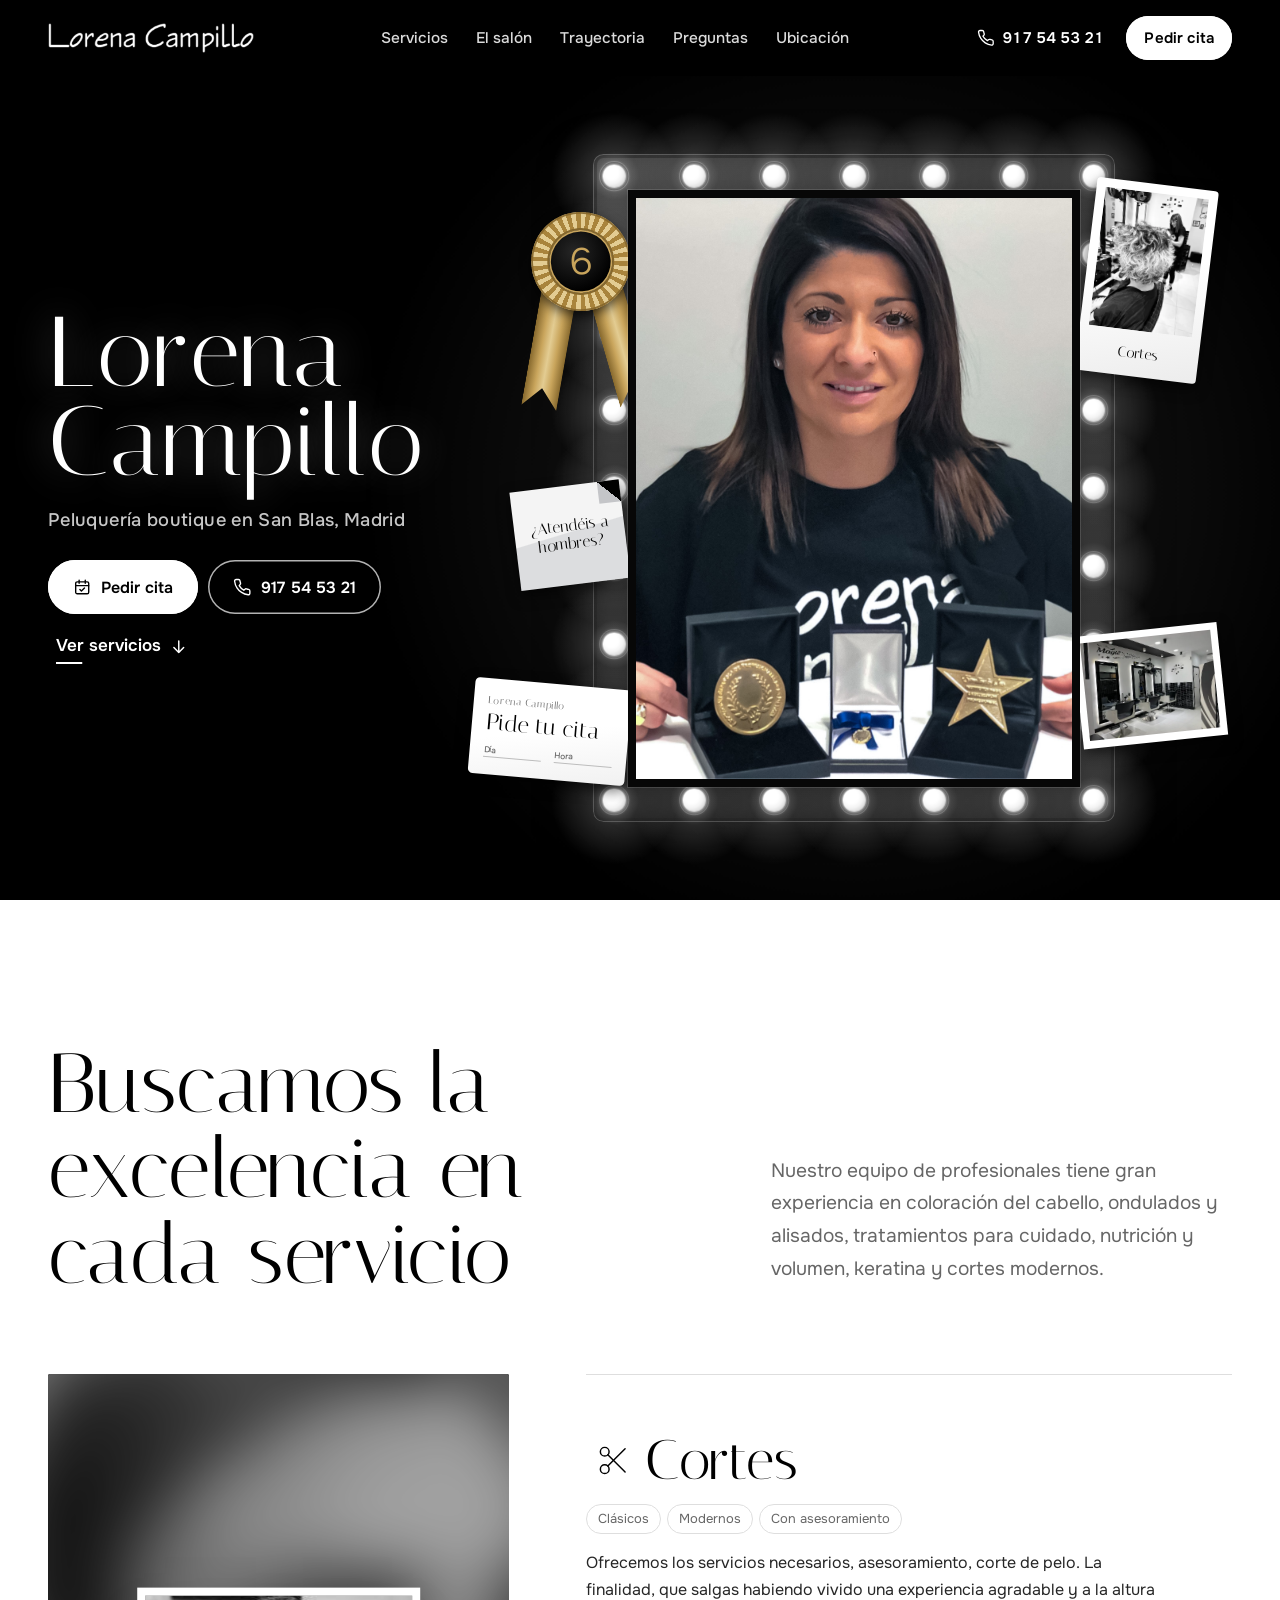
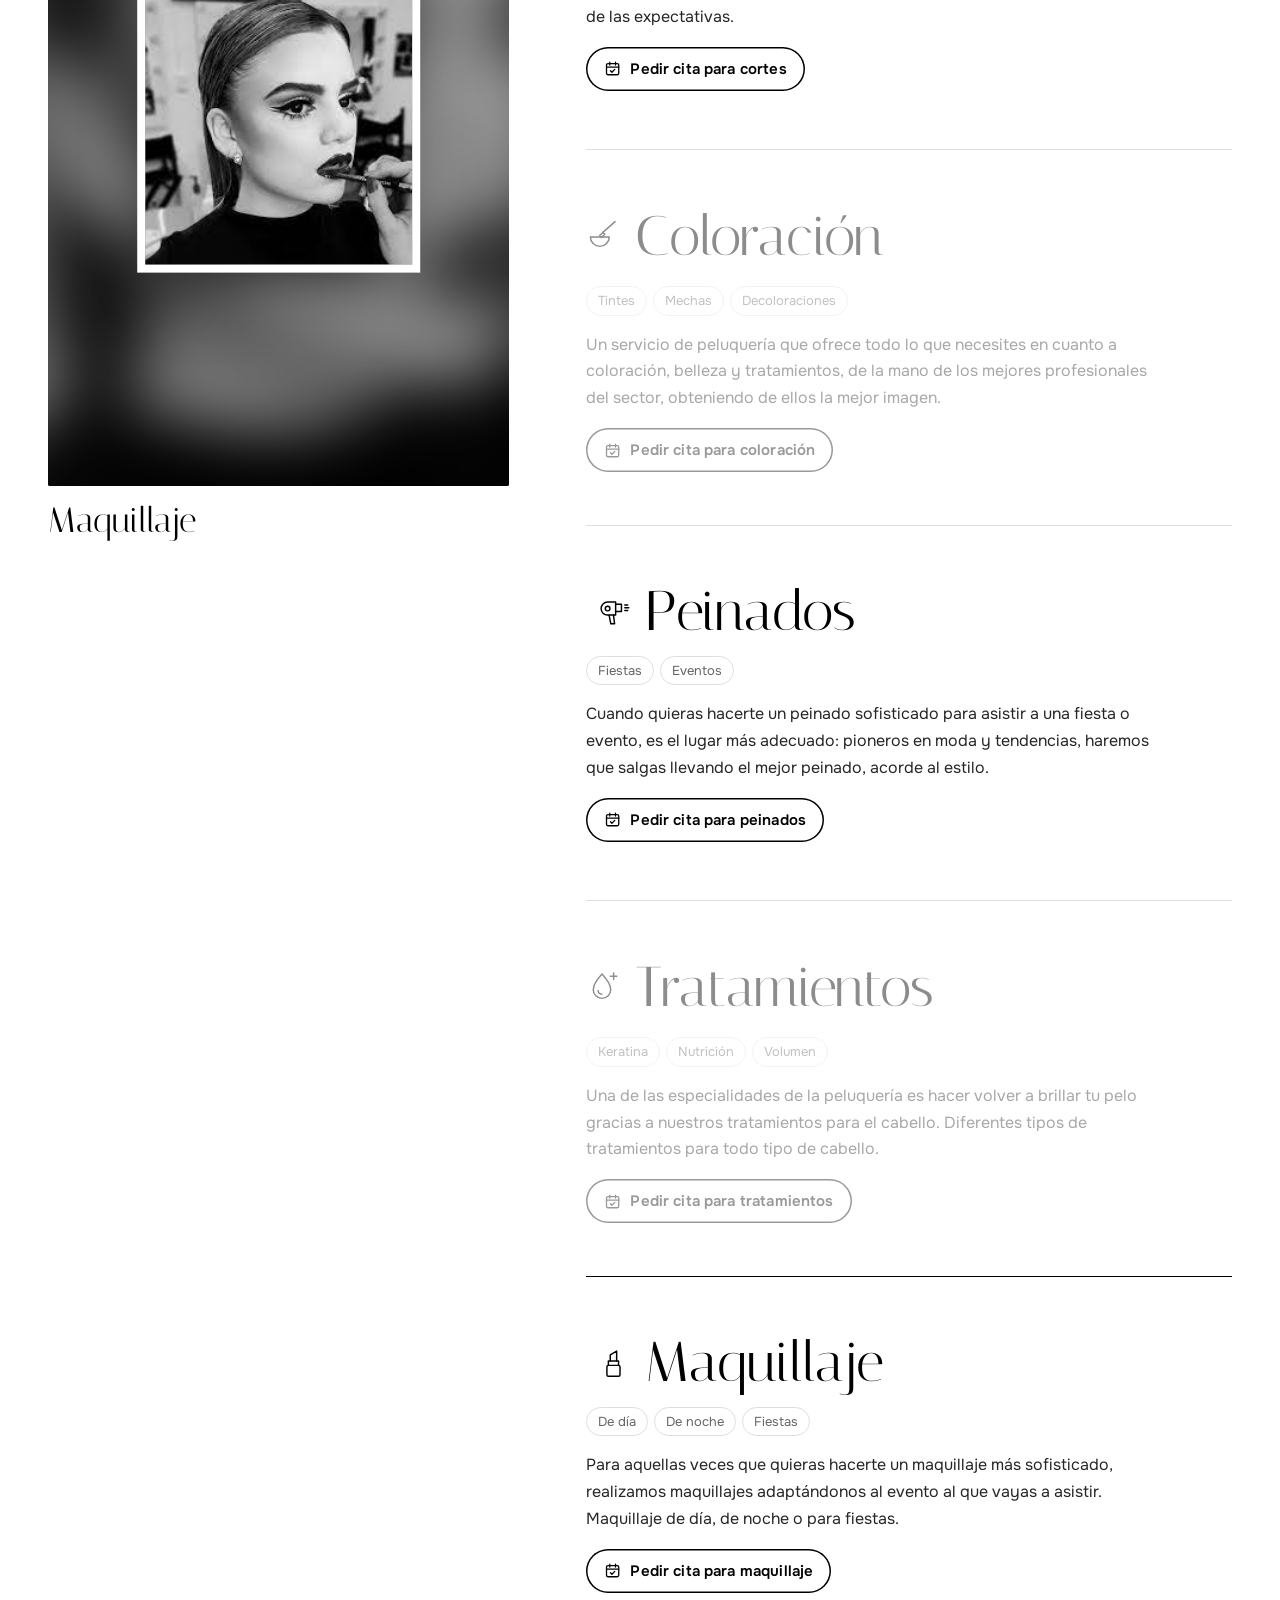
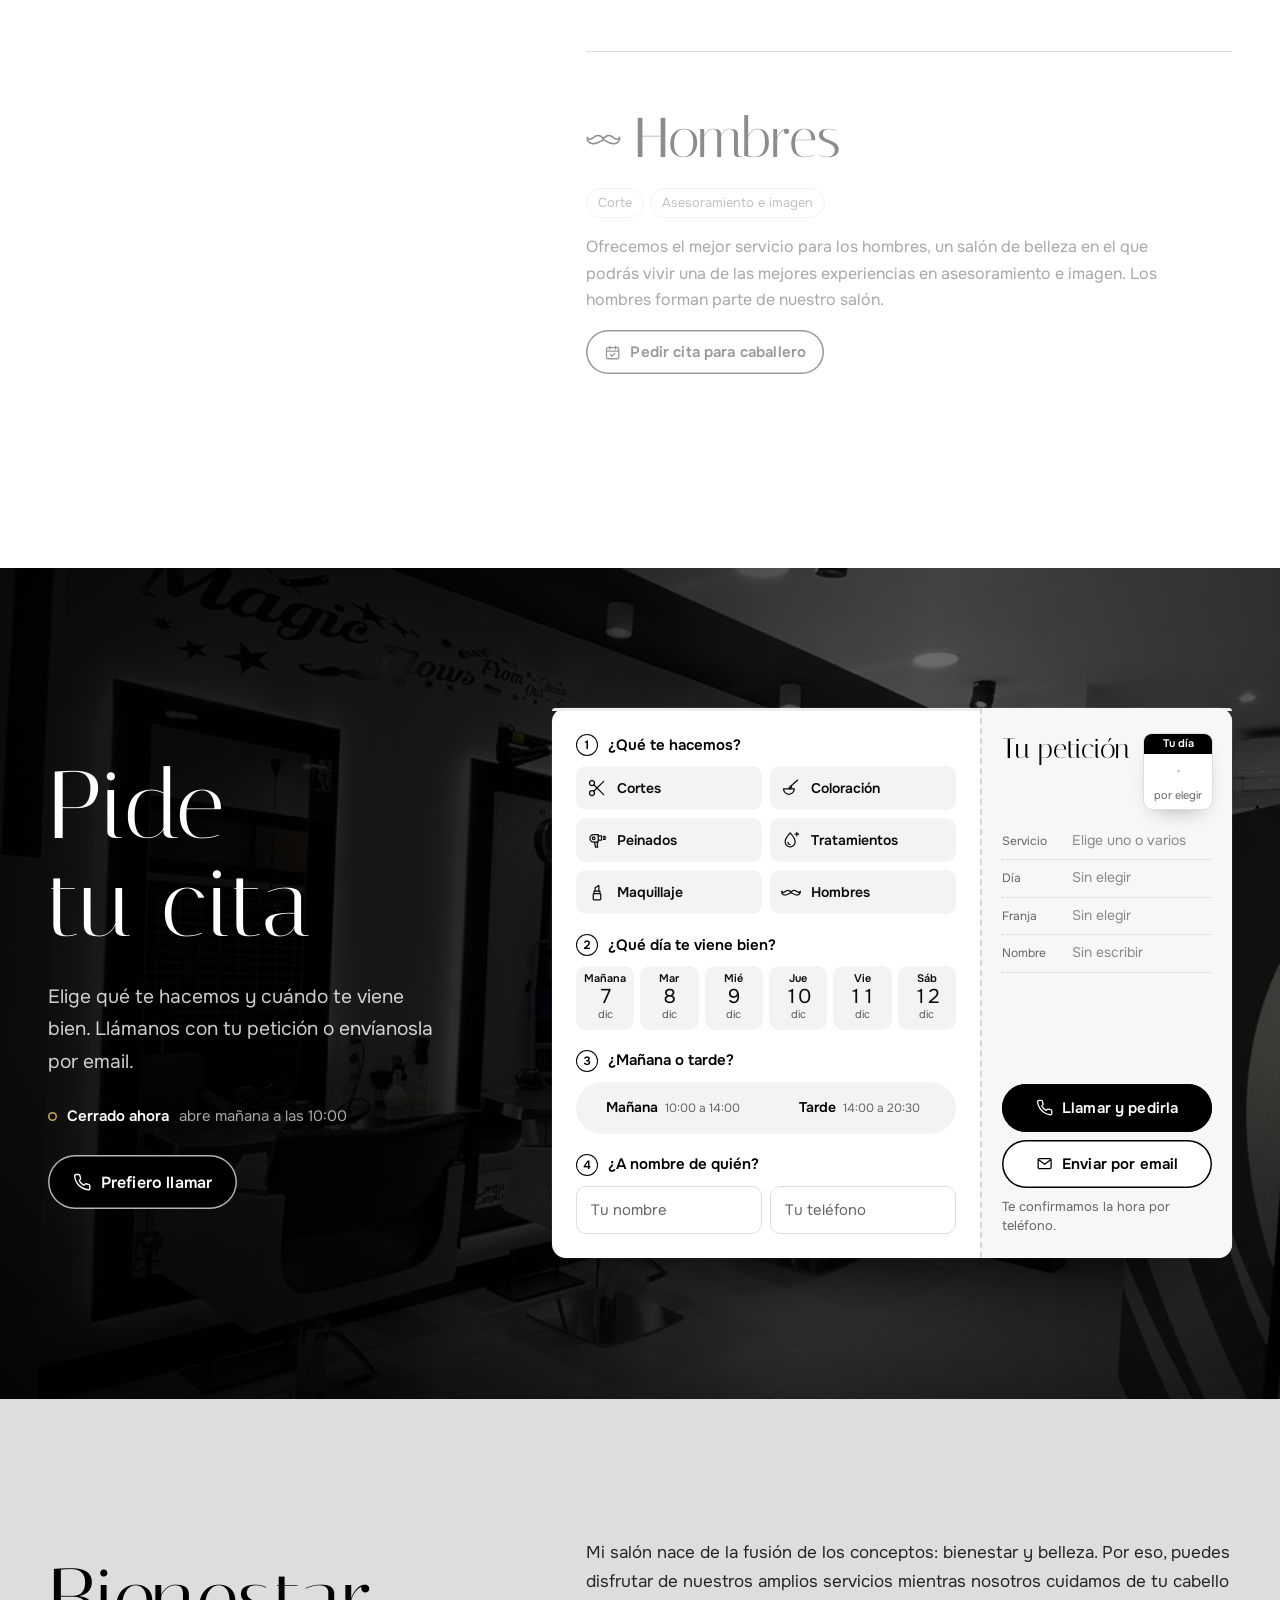
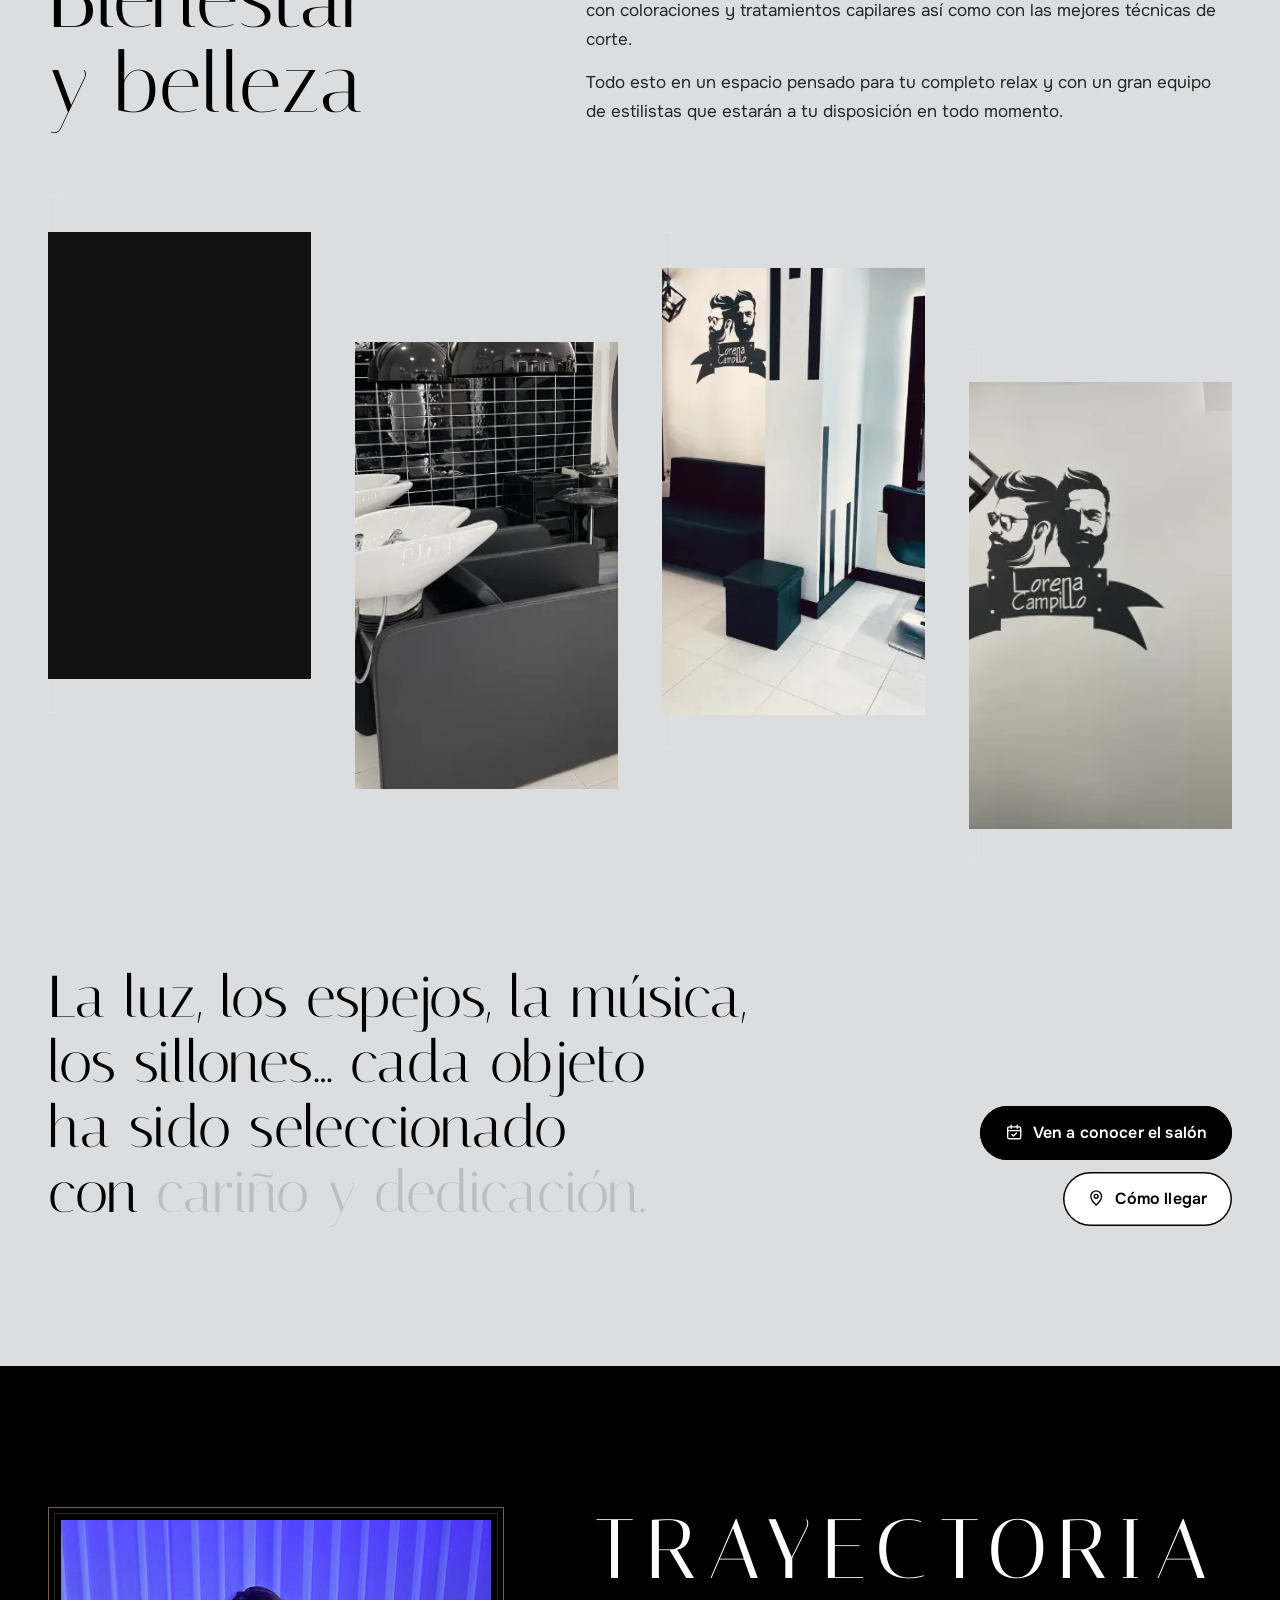
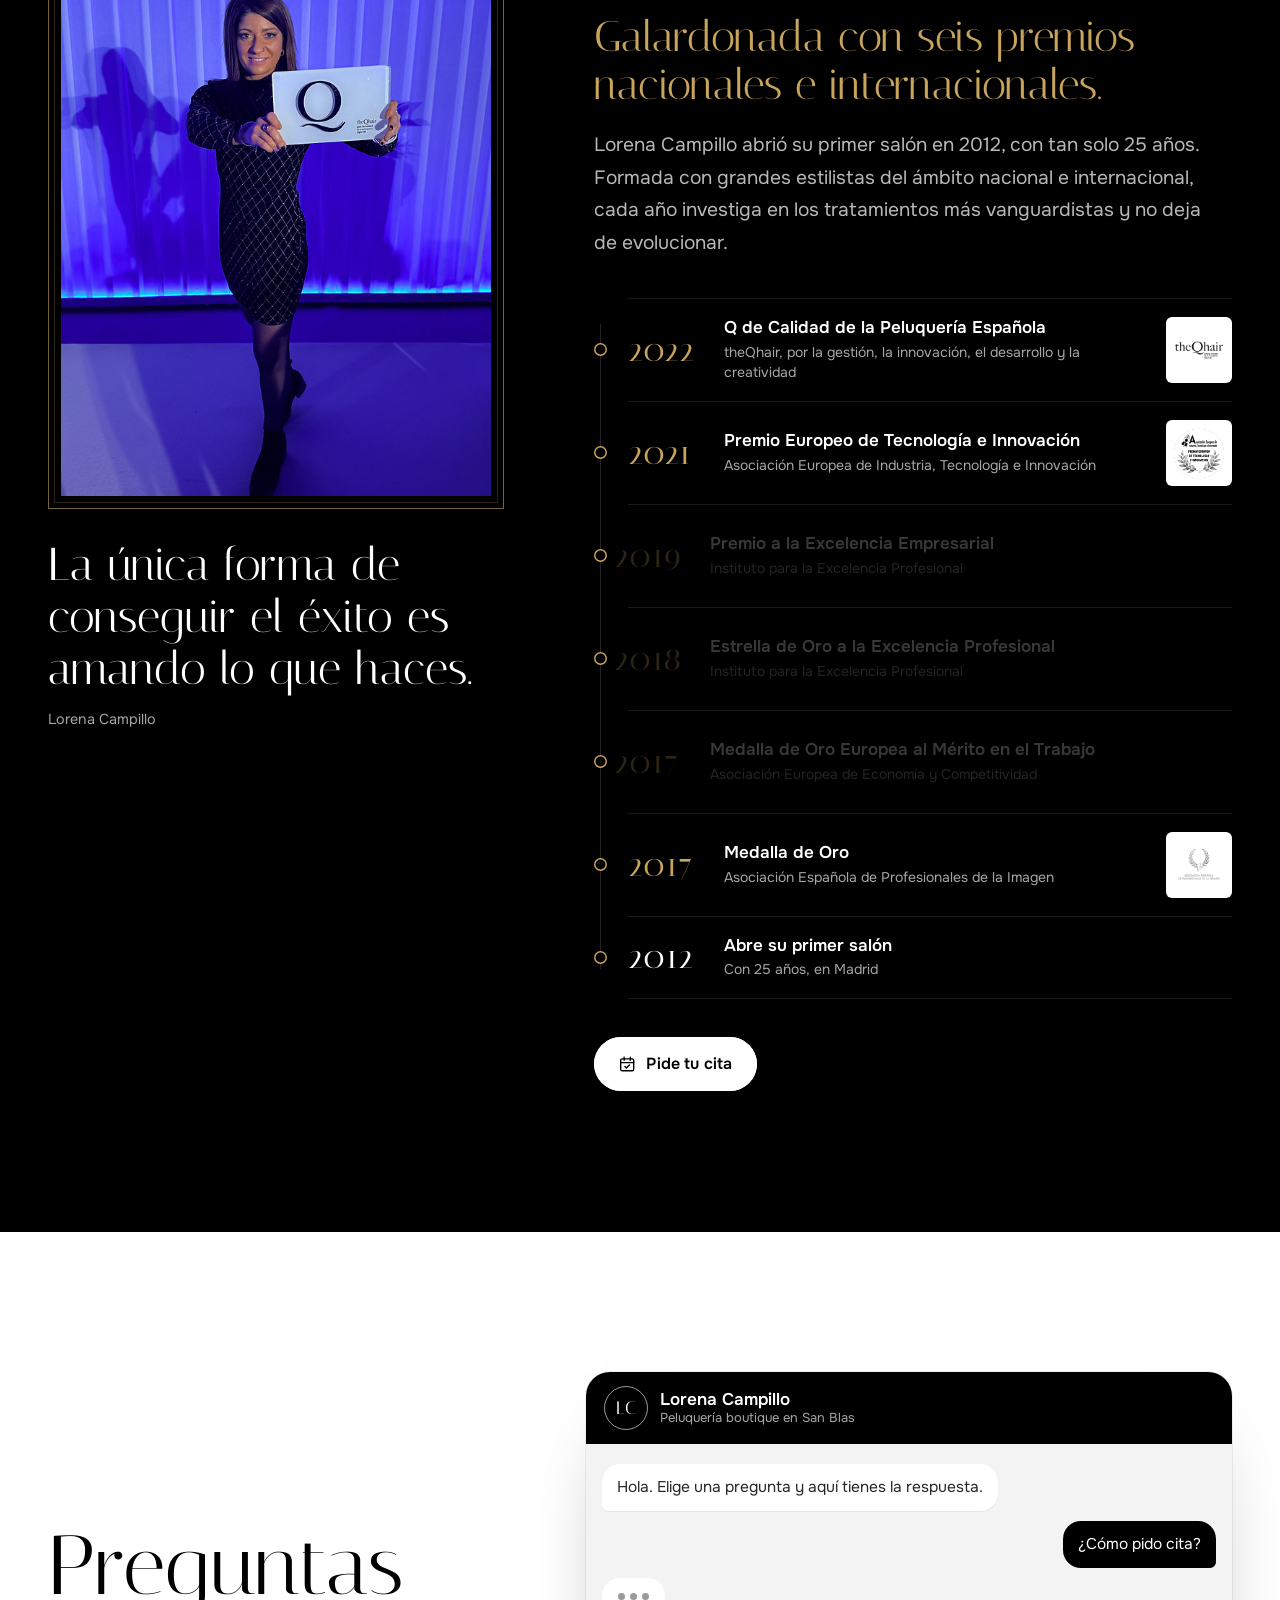
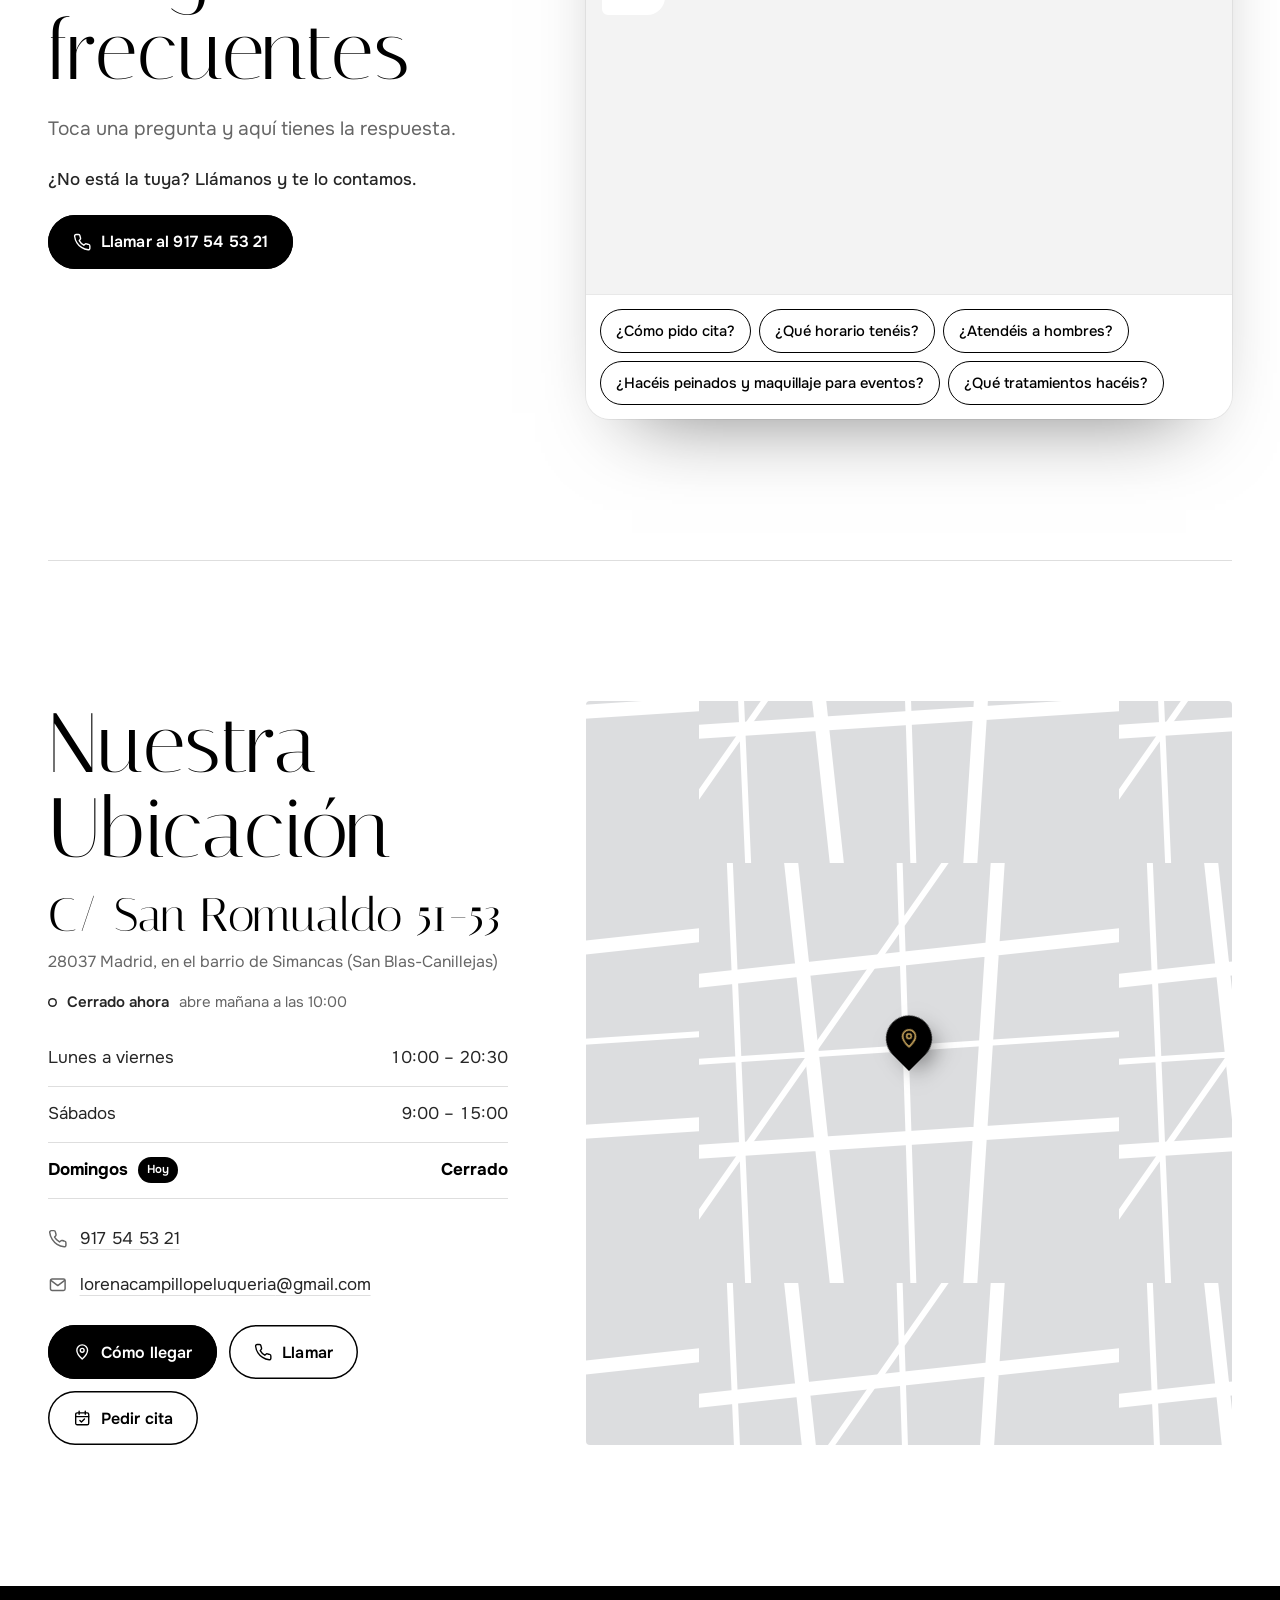
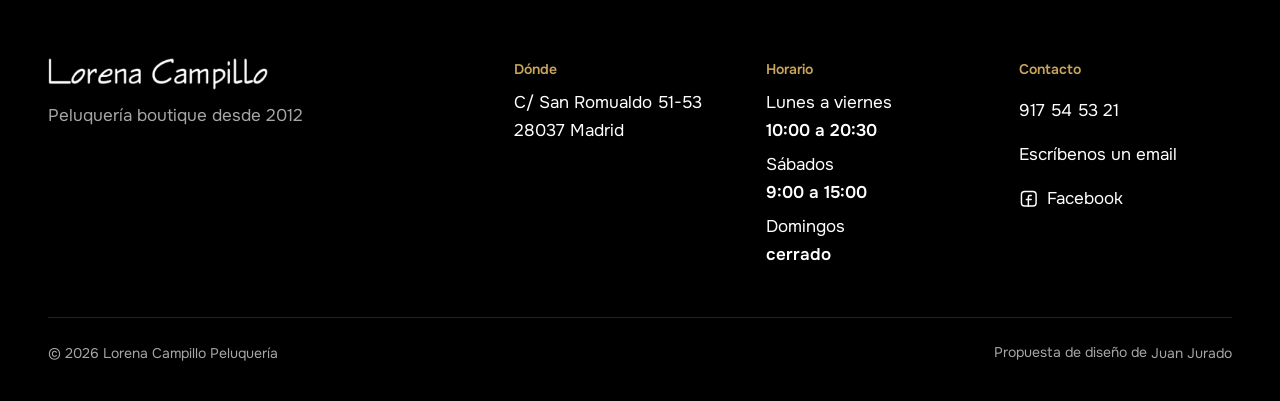
==== commit 60f24b92: "feat: hero «El tocador»: su retrato en un espejo de camerino El espejo con bombillas que se enciende" ====
--- a/index.html
+++ b/index.html
@@ -26,9 +26,9 @@
 <link rel="preload" href="assets/fonts/italiana.woff2" as="font" type="font/woff2" crossorigin>
 <link rel="preload" href="assets/fonts/onest.woff2" as="font" type="font/woff2" crossorigin>
 <link rel="preload" as="image" href="assets/img/lorena-premios.jpg" fetchpriority="high">
-<link rel="stylesheet" href="assets/css/base.css?v=6">
-<link rel="stylesheet" href="assets/css/home.css?v=6">
-<link rel="stylesheet" href="assets/css/movimiento.css?v=6">
+<link rel="stylesheet" href="assets/css/base.css?v=7">
+<link rel="stylesheet" href="assets/css/home.css?v=7">
+<link rel="stylesheet" href="assets/css/movimiento.css?v=7">
 <link rel="icon" href="data:image/svg+xml,%3Csvg xmlns='http://www.w3.org/2000/svg' viewBox='0 0 32 32'%3E%3Crect width='32' height='32' rx='5' fill='%23000'/%3E%3Ctext x='16' y='23' font-family='Georgia,serif' font-size='19' fill='%23fff' text-anchor='middle'%3ELC%3C/text%3E%3C/svg%3E">
 
 <script type="application/ld+json">
@@ -161,39 +161,123 @@
 
 <main id="contenido">
 
-  <!-- ═══════════ 1 · HERO: su retrato, entre su nombre ═══════════ -->
+  <!-- ═══════════ 1 · HERO: el tocador ═══════════ -->
   <section class="hero" id="inicio" aria-labelledby="hero-titulo">
     <div class="hero__escena envoltura">
-      <h1 class="hero__titulo" id="hero-titulo">
-        <span class="solo-lectores">Lorena Campillo, peluquería boutique en San Blas, Madrid</span>
-        <span class="hero__nombre hero__nombre--a" aria-hidden="true" data-letras-hero="izq">Lorena</span>
-        <span class="hero__nombre hero__nombre--b" aria-hidden="true" data-letras-hero="der">Campillo</span>
-        <span class="hero__sub" aria-hidden="true">Peluquería boutique en San Blas, Madrid</span>
-      </h1>
-
-      <!-- Foto de su web, tal cual: mismo archivo, sin recortes ni filtros -->
-      <figure class="espejo hero__espejo">
-        <span class="espejo__marco">
-          <img src="assets/img/lorena-premios.jpg" width="1097" height="1463" fetchpriority="high"
+      <div class="hero__texto">
+        <h1 class="hero__titulo" id="hero-titulo">
+          <span class="solo-lectores">Lorena Campillo, peluquería boutique en San Blas, Madrid</span>
+          <span class="hero__nombre" aria-hidden="true"><span class="hero__palabra" data-letras-hero>Lorena</span> <span class="hero__palabra" data-letras-hero>Campillo</span></span>
+        </h1>
+        <p class="hero__sub" aria-hidden="true">Peluquería boutique en San Blas, Madrid</p>
+        <div class="hero__acciones">
+          <a class="boton boton--luz" href="#cita" data-magnetico data-llamativo><svg class="ico ico--cal" aria-hidden="true"><use href="#i-cal"/></svg><span class="boton__txt">Pedir cita</span></a>
+          <a class="boton boton--contorno-claro" href="tel:+34917545321" aria-label="Llamar al 917 54 53 21"><svg class="ico ico--tel" aria-hidden="true"><use href="#i-tel"/></svg><span class="boton__txt"><span class="solo-movil">Llamar</span><span class="sin-movil">917 54 53 21</span></span></a>
+          <a class="enlace enlace--claro" href="#servicios"><span>Ver servicios</span><svg class="ico ico--abajo" aria-hidden="true"><use href="#i-abajo"/></svg></a>
+        </div>
+      </div>
+
+      <!-- El tocador: su foto, tal cual (mismo archivo, sin recortes ni filtros), en un espejo de bombillas -->
+      <div class="tocador">
+        <div class="tocador__espejo">
+          <span class="tocador__luz" aria-hidden="true"></span>
+          <span class="tocador__marco" aria-hidden="true">
+            <i class="bombilla" style="--x:4.17%;--y:3.26%;--i:0"></i>
+            <i class="bombilla" style="--x:19.44%;--y:3.26%;--i:1"></i>
+            <i class="bombilla" style="--x:34.72%;--y:3.26%;--i:2"></i>
+            <i class="bombilla" style="--x:50.00%;--y:3.26%;--i:3"></i>
+            <i class="bombilla" style="--x:65.28%;--y:3.26%;--i:4"></i>
+            <i class="bombilla" style="--x:80.56%;--y:3.26%;--i:5"></i>
+            <i class="bombilla" style="--x:95.83%;--y:3.26%;--i:6"></i>
+            <i class="bombilla" style="--x:95.83%;--y:14.95%;--i:7"></i>
+            <i class="bombilla" style="--x:95.83%;--y:26.63%;--i:8"></i>
+            <i class="bombilla" style="--x:95.83%;--y:38.32%;--i:9"></i>
+            <i class="bombilla" style="--x:95.83%;--y:50.00%;--i:10"></i>
+            <i class="bombilla" style="--x:95.83%;--y:61.68%;--i:11"></i>
+            <i class="bombilla" style="--x:95.83%;--y:73.37%;--i:12"></i>
+            <i class="bombilla" style="--x:95.83%;--y:85.05%;--i:13"></i>
+            <i class="bombilla" style="--x:95.83%;--y:96.74%;--i:14"></i>
+            <i class="bombilla" style="--x:80.56%;--y:96.74%;--i:15"></i>
+            <i class="bombilla" style="--x:65.28%;--y:96.74%;--i:16"></i>
+            <i class="bombilla" style="--x:50.00%;--y:96.74%;--i:17"></i>
+            <i class="bombilla" style="--x:34.72%;--y:96.74%;--i:18"></i>
+            <i class="bombilla" style="--x:19.44%;--y:96.74%;--i:19"></i>
+            <i class="bombilla" style="--x:4.17%;--y:96.74%;--i:20"></i>
+            <i class="bombilla" style="--x:4.17%;--y:85.05%;--i:21"></i>
+            <i class="bombilla" style="--x:4.17%;--y:73.37%;--i:22"></i>
+            <i class="bombilla" style="--x:4.17%;--y:61.68%;--i:23"></i>
+            <i class="bombilla" style="--x:4.17%;--y:50.00%;--i:24"></i>
+            <i class="bombilla" style="--x:4.17%;--y:38.32%;--i:25"></i>
+            <i class="bombilla" style="--x:4.17%;--y:26.63%;--i:26"></i>
+            <i class="bombilla" style="--x:4.17%;--y:14.95%;--i:27"></i>
+          </span>
+          <img class="tocador__foto" src="assets/img/lorena-premios.jpg" width="1097" height="1463" fetchpriority="high"
                alt="Lorena Campillo sonriente, con tres de sus galardones en las manos: una medalla de oro, una insignia y una estrella dorada">
-        </span>
-      </figure>
-
-      <a class="sello" href="#trayectoria" aria-label="Seis premios nacionales e internacionales. Ver la trayectoria">
-        <svg class="sello__svg" viewBox="0 0 120 120" aria-hidden="true">
-          <defs><path id="sello-circulo" d="M60 60m-47 0a47 47 0 1 1 94 0a47 47 0 1 1-94 0"/></defs>
-          <g class="sello__giro">
-            <text class="sello__texto"><textPath href="#sello-circulo" textLength="292">seis premios nacionales e internacionales ✦ 2017 – 2022 ✦</textPath></text>
-          </g>
-          <circle class="sello__aro" cx="60" cy="60" r="33"/>
-          <text class="sello__num" x="60" y="77" text-anchor="middle">6</text>
-        </svg>
-      </a>
-
-      <div class="hero__acciones">
-        <a class="boton boton--luz" href="#cita" data-magnetico data-llamativo><svg class="ico ico--cal" aria-hidden="true"><use href="#i-cal"/></svg><span class="boton__txt">Pedir cita</span></a>
-        <a class="boton boton--contorno-claro" href="tel:+34917545321" aria-label="Llamar al 917 54 53 21"><svg class="ico ico--tel" aria-hidden="true"><use href="#i-tel"/></svg><span class="boton__txt"><span class="solo-movil">Llamar</span><span class="sin-movil">917 54 53 21</span></span></a>
-        <a class="enlace enlace--claro" href="#servicios"><span>Ver servicios</span><svg class="ico ico--abajo" aria-hidden="true"><use href="#i-abajo"/></svg></a>
+          <span class="tocador__labio" aria-hidden="true"></span>
+
+          <!-- Lo que una estilista mete en el marco de su espejo: cada cosa lleva a una parte de la página -->
+          <nav class="tocador__objetos" aria-label="Descubre el salón">
+            <a class="objeto objeto--polaroid" href="#servicios" aria-label="Ver servicios" style="--n:0">
+              <span class="objeto__flota">
+                <span class="objeto__cuerpo">
+                  <span class="polaroid" aria-hidden="true">
+                    <span class="polaroid__foto">
+                      <img class="activa" src="assets/img/trabajo-rizos-480.webp" width="480" height="640" loading="lazy" decoding="async" fetchpriority="low" alt="">
+                      <img data-src="assets/img/trabajo-mechas-480.webp" width="480" height="640" decoding="async" alt="">
+                      <img data-src="assets/img/trabajo-recogido-480.webp" width="480" height="584" decoding="async" alt="">
+                      <img data-src="assets/img/trabajo-brillo-480.webp" width="480" height="641" decoding="async" alt="">
+                      <img data-src="assets/img/salon-caballero-480.webp" width="480" height="640" decoding="async" alt="">
+                    </span>
+                    <span class="polaroid__pie"><span class="activa">Cortes</span><span>Coloración</span><span>Peinados</span><span>Tratamientos</span><span>Hombres</span></span>
+                  </span>
+                </span>
+                <span class="objeto__rotulo">Servicios</span>
+              </span>
+            </a>
+            <a class="objeto objeto--tarjeta" href="#cita" aria-label="Pide tu cita en un minuto" style="--n:1">
+              <span class="objeto__flota">
+                <span class="objeto__cuerpo">
+                  <span class="tarjeta" aria-hidden="true">
+                    <span class="tarjeta__casa">Lorena Campillo</span>
+                    <span class="tarjeta__titulo">Pide tu cita</span>
+                    <span class="tarjeta__lineas"><span>Día</span><span>Hora</span></span>
+                  </span>
+                </span>
+                <span class="objeto__rotulo">Cita<span class="sin-movil"> en un minuto</span></span>
+              </span>
+            </a>
+            <a class="objeto objeto--copia" href="#salon" aria-label="Conoce el salón" style="--n:2">
+              <span class="objeto__flota">
+                <span class="objeto__cuerpo">
+                  <span class="copia" aria-hidden="true"><img src="assets/img/salon-espejos-640.webp" width="640" height="480" loading="lazy" decoding="async" fetchpriority="low" alt=""></span>
+                </span>
+                <span class="objeto__rotulo">El salón</span>
+              </span>
+            </a>
+            <a class="objeto objeto--roseta" href="#trayectoria" aria-label="Seis premios nacionales e internacionales: ver la trayectoria" style="--n:3">
+              <span class="objeto__flota">
+                <span class="roseta__vaiven">
+                  <span class="objeto__cuerpo">
+                    <span class="roseta" aria-hidden="true">
+                      <span class="roseta__cola roseta__cola--a"></span>
+                      <span class="roseta__cola roseta__cola--b"></span>
+                      <span class="roseta__plisado"><span class="roseta__centro">6</span></span>
+                    </span>
+                  </span>
+                </span>
+                <span class="objeto__rotulo"><span class="solo-movil">Premios</span><span class="sin-movil">Seis premios</span></span>
+              </span>
+            </a>
+            <a class="objeto objeto--nota" href="#preguntas" aria-label="Preguntas frecuentes" style="--n:4">
+              <span class="objeto__flota">
+                <span class="objeto__cuerpo">
+                  <span class="nota" aria-hidden="true"><span class="nota__texto">¿Atendéis a hombres?</span></span>
+                </span>
+                <span class="objeto__rotulo">Preguntas<span class="sin-movil"> frecuentes</span></span>
+              </span>
+            </a>
+          </nav>
+        </div>
       </div>
     </div>
   </section>
@@ -628,6 +712,6 @@
   <a href="https://www.google.com/maps/dir/?api=1&amp;destination=Calle+de+San+Romualdo+51,+28037+Madrid" target="_blank" rel="noopener"><svg class="ico ico--pin" aria-hidden="true"><use href="#i-pin"/></svg>Cómo llegar</a>
 </nav>
 
-<script src="assets/js/home.js?v=6" defer></script>
+<script src="assets/js/home.js?v=7" defer></script>
 </body>
 </html>
--- a/assets/css/home.css
+++ b/assets/css/home.css
@@ -85,7 +85,16 @@
 }
 
 /* =====================================================================
-   1 · HERO: su retrato entre su nombre
+   1 · HERO: el tocador
+   Su retrato, en el espejo de tocador de una estilista: marco negro con
+   bombillas y, metidas en el marco, cinco cosas de verdad que llevan al
+   resto de la página (sus trabajos, la cita, el salón, sus premios y una
+   pregunta). Tres composiciones según el hueco: vertical (móvil y
+   tableta), a dos lados (escritorio) y compacta (móvil en horizontal).
+   Siempre cabe entero, sin scroll, y nada tapa ni recorta la foto.
+   El espejo se mide en --u, la centésima parte del alto de la foto:
+   marco 90 × 115 u, foto 75 × 100 u, banda de bombillas 7,5 u. Los
+   objetos se miden en --uo (--u × --k) y crecen siempre hacia fuera.
    ===================================================================== */
 .hero {
   position: relative; isolation: isolate; overflow: hidden;
@@ -94,141 +103,316 @@
   min-height: 300px;
   background: var(--negro); color: var(--blanco);
   --foco: var(--blanco);
-}
-/* Una luz de techo muy suave sobre el negro */
-.hero::before {
-  content: ''; position: absolute; inset: 0; z-index: -1; pointer-events: none;
-  background: radial-gradient(60% 55% at 50% 42%, rgba(255, 255, 255, .07), transparent 70%);
+  container-type: size;
 }
 
 .hero__escena {
   position: relative;
   height: 100%;
-  max-width: 1760px;
   display: grid;
-  /* Composición vertical: Lorena · retrato · Campillo · subtítulo · botones */
+  /* Vertical: nombre · tocador · subtítulo · botones */
   grid-template-columns: minmax(0, 1fr);
-  grid-template-rows: auto minmax(0, 1fr) auto auto auto;
-  row-gap: clamp(4px, 1.3svh, 14px);
-  padding-block: clamp(8px, 2svh, 28px) clamp(12px, 2.6svh, 32px);
-  --nombre: clamp(2.6rem, min(calc((100vw - 2 * var(--gutter)) / 3.8), 10.5svh), 8.5rem);
-}
-
-.hero__titulo {
-  grid-column: 1; grid-row: 1 / 5;
-  display: grid; grid-template-rows: subgrid; grid-template-columns: subgrid;
-  font-weight: 400;
-}
+  grid-template-rows: auto minmax(0, 1fr) auto auto;
+  grid-template-areas: 'nombre' 'tocador' 'sub' 'acciones';
+  justify-items: center;
+  row-gap: clamp(4px, 1.1cqh, 12px);
+  padding-block: clamp(6px, 1.3cqh, 18px) clamp(10px, 2cqh, 24px);
+}
+.hero__texto { display: contents; }
+.hero__titulo { grid-area: nombre; font-weight: 400; text-align: center; margin-bottom: clamp(0px, .9cqh, 10px); }
+/* Su nombre, como un rótulo de luz: las letras se encienden con las bombillas */
 .hero__nombre {
+  display: block;
   font-family: var(--display); font-weight: 400;
-  font-size: var(--nombre); line-height: .92; letter-spacing: .01em;
-  white-space: nowrap;
-}
-.hero__nombre--a { grid-row: 1; justify-self: start; align-self: end; }
-.hero__nombre--b { grid-row: 3; justify-self: end; align-self: start; }
+  font-size: min(calc((100cqw - 2 * var(--gutter)) / 7.15), 8cqh, 6.5rem);
+  line-height: .95; letter-spacing: .01em; white-space: nowrap;
+  text-shadow: 0 0 .4em rgba(255, 255, 255, .28);
+}
+.hero__palabra { display: inline-block; }
+.hero__nombre .l { display: inline-block; }
 .hero__sub {
-  grid-row: 4; justify-self: center; align-self: center;
-  font-size: clamp(.94rem, .8rem + .5vw, 1.15rem); font-weight: 500; letter-spacing: .02em;
+  grid-area: sub;
+  font-size: clamp(.875rem, .8rem + .4vw, 1.0625rem); font-weight: 500; line-height: 1.35; letter-spacing: .02em;
   color: rgba(255, 255, 255, .78); text-align: center;
 }
-
-/* El espejo: marco negro con luz LED detrás. La foto no se toca. */
-.espejo { margin: 0; }
-.hero__espejo {
-  grid-column: 1; grid-row: 2; z-index: 1;
-  min-height: 0; height: 100%;
-  display: flex; justify-content: center; align-items: center;
-}
-.espejo__marco {
-  position: relative; display: block;
-  --pad: clamp(7px, 1.1svh, 13px);
-  padding: var(--pad);
+.hero__acciones {
+  grid-area: acciones;
+  display: flex; flex-wrap: wrap; justify-content: center; align-items: center; gap: 10px;
+}
+/* En vertical, los objetos del espejo ya llevan a cada parte: el enlace solo si sobra alto */
+.hero__acciones .enlace { display: none; flex-basis: 100%; justify-content: center; }
+/* Móviles muy estrechos: los dos botones caben en una fila */
+@media (max-width: 380px) {
+  .hero__acciones .boton { min-height: 48px; padding: 0 1.1em; }
+}
+@media (min-width: 600px) and (min-height: 900px) {
+  .hero__acciones .enlace { display: inline-flex; }
+}
+
+/* ---- El tocador: el espejo, su luz y lo que hay metido en el marco ---- */
+.tocador {
+  grid-area: tocador; justify-self: stretch; align-self: stretch; min-height: 0;
+  container-type: size;
+  display: grid; place-items: center;
+  /* Escala de los objetos y lo que sobresalen del marco, en uo: arriba, derecha, abajo, izquierda */
+  --k: 1; --pt: 22; --pr: 1.5; --pb: 21.5; --pl: 1.5;
+}
+.tocador__espejo {
+  --fh: min(
+    calc(100cqh / (1.15 + var(--k) * (var(--pt) + var(--pb)) / 100)),
+    calc(100cqw / (.9 + var(--k) * (var(--pl) + var(--pr)) / 100)),
+    var(--fh-max, 1500px));
+  --u: calc(var(--fh) / 100);
+  --uo: calc(var(--u) * var(--k));
+  position: relative;
+  width: calc(var(--u) * 90); height: calc(var(--u) * 115);
+  margin: calc(var(--uo) * var(--pt)) calc(var(--uo) * var(--pr)) calc(var(--uo) * var(--pb)) calc(var(--uo) * var(--pl));
+}
+/* La luz que el espejo echa sobre la pared */
+.tocador__luz {
+  position: absolute; inset: 0; z-index: 0; pointer-events: none;
+  border-radius: 50%;
+  background: radial-gradient(closest-side, rgba(255, 255, 255, .15), rgba(255, 255, 255, .055) 55%, rgba(255, 255, 255, 0));
+  transform: scale(1.9, 1.45);
+}
+/* El marco: laca negra ancha, con canto de luz */
+.tocador__marco {
+  position: absolute; inset: 0; z-index: 1;
+  border-radius: calc(var(--u) * 1.8);
+  background:
+    linear-gradient(155deg, rgba(255, 255, 255, .1), rgba(255, 255, 255, 0) 24%, rgba(255, 255, 255, 0) 76%, rgba(255, 255, 255, .05)),
+    linear-gradient(var(--carbon), #050505);
+  box-shadow:
+    inset 0 0 0 1px rgba(255, 255, 255, .2),
+    inset 0 0 0 calc(var(--u) * .7) rgba(0, 0, 0, .55),
+    0 calc(var(--u) * 3) calc(var(--u) * 9) rgba(0, 0, 0, .8);
+}
+/* Bombillas de camerino: cristal, casquillo y halo. El halo queda debajo de la foto */
+.bombilla {
+  position: absolute; left: var(--x); top: var(--y);
+  width: calc(var(--u) * 3.9); height: calc(var(--u) * 3.9); border-radius: 50%;
+  transform: translate(-50%, -50%) scale(var(--k-luz, 1));
+  background: radial-gradient(circle at 36% 32%, #5C5C5C, #262626 62%, #0E0E0E);
+  box-shadow: 0 0 0 calc(var(--u) * .45) #0A0A0A, 0 0 0 calc(var(--u) * .45 + 1px) rgba(255, 255, 255, .16);
+}
+.bombilla::before {
+  content: ''; position: absolute; inset: 0; border-radius: 50%;
+  background: radial-gradient(circle at 38% 34%, #FFFFFF 0 34%, #F4F4F4 55%, #D6D6D6 80%, #B4B4B4);
+  box-shadow: 0 0 calc(var(--u) * .9) rgba(255, 255, 255, .95);
+}
+.bombilla::after {
+  content: ''; position: absolute; left: 50%; top: 50%; z-index: -1; pointer-events: none;
+  width: 560%; height: 560%; border-radius: 50%;
+  transform: translate(-50%, -50%);
+  background: radial-gradient(closest-side, rgba(255, 255, 255, .44), rgba(255, 255, 255, .15) 38%, rgba(255, 255, 255, 0));
+}
+/* La foto, intacta y por encima de todo lo del espejo */
+.tocador__foto {
+  position: absolute; z-index: 4;
+  left: calc(var(--u) * 7.5); top: calc(var(--u) * 7.5);
+  width: calc(var(--u) * 75); height: calc(var(--u) * 100);
+  max-width: none;
+  object-fit: contain; /* nunca recorta */
   background: var(--negro);
-  border-radius: 3px;
-  box-shadow: inset 0 0 0 1px rgba(255, 255, 255, .16);
-}
-.hero__espejo .espejo__marco { height: 100%; }
-.hero__espejo img {
-  display: block; height: 100%; width: auto; max-width: calc(100vw - 2 * var(--gutter) - 26px);
-  object-fit: contain; /* nunca recorta: si sobra hueco, queda dentro del marco negro */
-}
-/* El halo de la luz LED */
-.espejo__marco::before {
-  content: ''; position: absolute; inset: 0; z-index: -1; border-radius: inherit; pointer-events: none;
-  box-shadow: 0 0 18px 2px rgba(255, 255, 255, .72), 0 0 70px 16px rgba(255, 255, 255, .22);
-}
-
-/* El sello de los premios */
-.sello {
-  grid-column: 1; grid-row: 1; justify-self: end; align-self: center; z-index: 2;
-  display: block; width: clamp(64px, 9svh, 120px); aspect-ratio: 1;
-  color: var(--blanco); text-decoration: none; border-radius: 50%;
-  transition: transform .6s var(--e-muelle);
-}
-.sello:hover { transform: scale(1.06); }
-.sello:active { transform: scale(.96); }
-.sello__svg { width: 100%; height: 100%; overflow: visible; }
-.sello__giro { transform-origin: 60px 60px; transform: rotate(var(--giro, 0deg)); }
-.sello__texto { font-family: var(--sans); font-size: 9.6px; font-weight: 500; letter-spacing: .06em; fill: rgba(255, 255, 255, .86); }
-.sello__aro { fill: none; stroke: rgba(201, 165, 92, .6); stroke-width: 1; }
-.sello__num { font-family: var(--display); font-size: 46px; fill: var(--oro); }
-
-.hero__acciones {
-  grid-row: 5; justify-self: center; z-index: 2;
-  display: flex; flex-wrap: wrap; justify-content: center; align-items: center; gap: 10px 10px;
-}
-.hero__acciones .enlace { flex-basis: 100%; justify-content: center; min-height: 44px; }
-
-/* Pantallas muy bajas: el enlace a servicios se va al pie del hero */
-@media (max-height: 600px) {
-  .hero__acciones .enlace { display: none; }
-}
-
-/* ---- Composición diagonal (escritorio y tableta en horizontal) ---- */
+}
+/* El canto interior del marco: lo que se mete en el espejo queda debajo de él */
+.tocador__labio {
+  position: absolute; z-index: 5; pointer-events: none;
+  left: calc(var(--u) * 6.1); top: calc(var(--u) * 6.1);
+  width: calc(var(--u) * 77.8); height: calc(var(--u) * 102.8);
+  border: calc(var(--u) * 1.4) solid #070707;
+  box-shadow: 0 0 0 1px rgba(255, 255, 255, .13);
+}
+
+/* ---- Los objetos: cada uno es un enlace ----
+   El enlace nunca baja de 44 px y solo crece hacia fuera del espejo; el objeto
+   se ancla dentro por el lado que toca el marco (--fx, --fy) */
+.objeto {
+  position: absolute; z-index: 3;
+  width: max(44px, calc(var(--uo) * var(--ow))); height: max(44px, calc(var(--uo) * var(--oh)));
+  color: var(--negro); text-decoration: none;
+  -webkit-tap-highlight-color: transparent;
+}
+.objeto:focus-visible { outline: none; }
+/* Flota con el cursor (el JS pone --px y --py) */
+.objeto__flota {
+  position: absolute; left: var(--fx, 50%); top: var(--fy, 50%);
+  width: calc(var(--uo) * var(--ow)); height: calc(var(--uo) * var(--oh));
+  transform: translate(calc(var(--fx, 50%) * -1), calc(var(--fy, 50%) * -1)) translate(calc(var(--px, 0) * var(--prof, 5px)), calc(var(--py, 0) * var(--prof, 5px)));
+}
+/* Gira desde donde está metido en el marco */
+.objeto__cuerpo { position: absolute; inset: 0; transform-origin: var(--pivote, 50% 50%); transform: rotate(var(--r, 0deg)); }
+.objeto:focus-visible .objeto__cuerpo { outline: 2px solid var(--blanco); outline-offset: 5px; }
+/* El rótulo: sale siempre hacia fuera del espejo, nunca sobre la foto */
+.objeto__rotulo {
+  position: absolute; z-index: 2; left: var(--lx, 50%); top: var(--ly, 100%);
+  transform: translate(var(--ltx, -50%), var(--lty, 0px)) translateY(8px) scale(.9);
+  opacity: 0;
+  padding: .38em .85em .42em; border-radius: 999px;
+  background: rgba(0, 0, 0, .88); color: var(--blanco);
+  font-family: var(--sans); font-size: .8125rem; font-weight: 600; line-height: 1.15; white-space: nowrap;
+  box-shadow: inset 0 0 0 1px rgba(255, 255, 255, .38), 0 10px 22px -10px rgba(0, 0, 0, .9);
+  pointer-events: none;
+}
+.objeto:focus-visible .objeto__rotulo { opacity: 1; transform: translate(var(--ltx, -50%), var(--lty, 0px)); }
+@media (hover: hover) {
+  .objeto:hover .objeto__rotulo { opacity: 1; transform: translate(var(--ltx, -50%), var(--lty, 0px)); }
+}
+/* En pantallas táctiles y en el móvil, los rótulos se ven siempre */
+@media (hover: none), (max-width: 699px) {
+  .objeto__rotulo { opacity: 1; transform: translate(var(--ltx, -50%), var(--lty, 0px)); font-size: .6875rem; padding: .34em .75em .38em; }
+}
+
+/* La polaroid (formato mini, 54 × 86): pasa sus trabajos, con el nombre del servicio escrito abajo */
+.polaroid {
+  position: absolute; inset: 0;
+  display: flex; flex-direction: column;
+  padding: 7.4% 7.4% 0;
+  border-radius: 3% / 1.9%;
+  background: linear-gradient(165deg, #FFFFFF 45%, #ECECEC);
+  box-shadow: 0 calc(var(--uo) * .9) calc(var(--uo) * 2.4) rgba(0, 0, 0, .6);
+}
+.polaroid__foto { position: relative; display: block; flex: none; aspect-ratio: 3 / 4; overflow: hidden; background: #F4F4F4; }
+.polaroid__foto img { position: absolute; inset: 0; width: 100%; height: 100%; object-fit: contain; opacity: 0; }
+.polaroid__foto img.activa { opacity: 1; }
+.polaroid__pie { position: relative; flex: 1; display: grid; place-items: center; overflow: hidden; }
+.polaroid__pie > span {
+  grid-area: 1 / 1;
+  font-family: var(--display); font-size: calc(var(--uo) * 2.5); line-height: 1.1; white-space: nowrap;
+  color: var(--negro); opacity: 0;
+}
+.polaroid__pie > span.activa { opacity: 1; }
+
+/* Una copia en papel del salón: la pared de espejos */
+.copia {
+  position: absolute; inset: 0; padding: 5%;
+  background: #FFFFFF;
+  box-shadow: 0 calc(var(--uo) * .9) calc(var(--uo) * 2.4) rgba(0, 0, 0, .6);
+}
+.copia img { display: block; width: 100%; height: 100%; object-fit: contain; }
+
+/* La tarjeta de cita del salón, con el día y la hora por rellenar */
+.tarjeta {
+  position: absolute; inset: 0;
+  display: flex; flex-direction: column; justify-content: center; align-items: flex-start;
+  padding: 0 9%;
+  border-radius: calc(var(--uo) * .8);
+  background: linear-gradient(170deg, #FFFFFF 50%, #F1F1F1);
+  box-shadow: 0 calc(var(--uo) * .9) calc(var(--uo) * 2.4) rgba(0, 0, 0, .6);
+}
+.tarjeta__casa { font-family: var(--display); font-size: calc(var(--uo) * 1.75); line-height: 1; letter-spacing: .06em; color: var(--humo); }
+.tarjeta__titulo { margin-top: 5%; font-family: var(--display); font-size: calc(var(--uo) * 3.9); line-height: 1; color: var(--negro); }
+.tarjeta__lineas {
+  display: flex; gap: 10%; width: 100%; margin-top: 9%;
+  font-size: calc(var(--uo) * 1.45); font-weight: 500; line-height: 1; color: var(--humo);
+}
+.tarjeta__lineas span { flex: 1; padding-bottom: 2px; border-bottom: 1px solid #BDBDBD; }
+
+/* Una nota doblada, con una de las preguntas que más le hacen */
+.nota {
+  position: absolute; inset: 0;
+  display: grid; place-items: center; padding: 8% 11%;
+  background: linear-gradient(170deg, #F4F4F4 0 47%, var(--pared) 48% 100%);
+  box-shadow: 0 calc(var(--uo) * .9) calc(var(--uo) * 2.4) rgba(0, 0, 0, .6);
+}
+.nota::after {
+  content: ''; position: absolute; right: 0; top: 0; width: 20%; aspect-ratio: 1;
+  background: linear-gradient(225deg, var(--negro) 50%, #C4C5C8 50%);
+}
+.nota__texto { font-family: var(--display); font-size: calc(var(--uo) * 2.75); line-height: 1.12; text-align: center; color: var(--negro); }
+
+/* La escarapela de oro de sus seis premios, prendida en el marco */
+.roseta__vaiven { position: absolute; inset: 0; transform-origin: var(--pivote, 50% 25%); }
+.roseta { position: absolute; inset: 0; }
+.roseta__plisado {
+  position: absolute; left: 0; top: 0; width: 100%; aspect-ratio: 1; border-radius: 50%;
+  display: grid; place-items: center;
+  background: repeating-conic-gradient(from 3deg, #E3CC92 0 6deg, #A9843C 6deg 12deg);
+  box-shadow: 0 calc(var(--uo) * .8) calc(var(--uo) * 2) rgba(0, 0, 0, .65), inset 0 0 0 max(1px, calc(var(--uo) * .3)) rgba(133, 103, 44, .9);
+}
+.roseta__centro {
+  width: 64%; aspect-ratio: 1; border-radius: 50%;
+  display: grid; place-items: center;
+  background: radial-gradient(circle at 40% 34%, #262626, var(--negro) 72%);
+  box-shadow: inset 0 0 0 max(1px, calc(var(--uo) * .28)) var(--oro), 0 0 0 max(1px, calc(var(--uo) * .35)) #85672C;
+  font-family: var(--sans); font-weight: 300; font-size: calc(var(--uo) * var(--ow) * .38); line-height: 1;
+  color: var(--oro); font-variant-numeric: lining-nums;
+}
+.roseta__cola {
+  position: absolute; top: 28%; width: 36%; height: 72%;
+  background: linear-gradient(90deg, #85672C, var(--oro) 28%, #E3CC92 50%, var(--oro) 72%, #85672C);
+  clip-path: polygon(0 0, 100% 0, 100% 100%, 50% 86%, 0 100%);
+  transform-origin: 50% 0;
+}
+.roseta__cola--a { left: 14%; transform: rotate(13deg); }
+.roseta__cola--b { right: 14%; transform: rotate(-13deg); }
+
+/* ---- Vertical: dos objetos asoman por arriba del marco y tres por abajo ----
+   (posición del enlace; --fx/--fy anclan el objeto por el lado del marco; --l* colocan el rótulo) */
+.objeto--nota     { --ow: 20; --oh: 15.5; --r: -6deg; --pivote: 74% 92%; --fx: 0%; --fy: 100%; left: calc(var(--u) * -1.5); bottom: calc(100% - var(--u) * 4); --lx: 0%; --ly: 0%; --ltx: 0%; --lty: -55%; }
+.objeto--polaroid { --ow: 16; --oh: 25.5; --r: 7deg; --pivote: 34% 94%; --fx: 100%; --fy: 100%; right: calc(var(--u) * 2.5); bottom: calc(100% - var(--u) * 5.2); --lx: 100%; --ly: 0%; --ltx: -100%; --lty: -55%; }
+.objeto--tarjeta  { --ow: 26; --oh: 15.6; --r: 4deg; --pivote: 50% 6%; --fx: 0%; --fy: 0%; left: calc(var(--u) * -1.5); top: calc(var(--u) * 108.8); --lx: 0%; --ly: 100%; --ltx: 0%; --lty: -45%; }
+.objeto--roseta   { --ow: 13; --oh: 25; --r: 0deg; --pivote: 50% 26%; --fx: 50%; --fy: 0%; left: calc(50% - max(22px, var(--uo) * 6.5)); top: calc(var(--u) * 108); --lx: 50%; --ly: 100%; --ltx: -50%; --lty: -35%; }
+.objeto--copia    { --ow: 23.5; --oh: 18.2; --r: -5deg; --pivote: 50% 6%; --fx: 100%; --fy: 0%; right: calc(var(--u) * -1.5); top: calc(var(--u) * 108.8); --lx: 100%; --ly: 100%; --ltx: -100%; --lty: -45%; }
+
+/* ---- A dos lados (escritorio) y compacta (móvil en horizontal): los objetos asoman por los costados ---- */
+@media (min-width: 900px) and (min-aspect-ratio: 5/4), (orientation: landscape) and (max-height: 540px) and (max-width: 1023px) {
+  .tocador { --pt: 1; --pr: 20; --pb: 1; --pl: 22.5; }
+  .objeto--polaroid { --ow: 21; --oh: 33.4; --r: 7deg; --pivote: 6% 50%; --fx: 0%; --fy: 0%; left: calc(var(--u) * 85); right: auto; top: calc(var(--u) * 4); bottom: auto; --lx: 4%; --ly: 100%; --ltx: 0%; --lty: 16px; }
+  .objeto--copia    { --ow: 25; --oh: 19.4; --r: -6deg; --pivote: 6% 50%; --fx: 0%; --fy: 0%; left: calc(var(--u) * 83.6); right: auto; top: calc(var(--u) * 83); --lx: 6%; --ly: 100%; --ltx: 0%; --lty: 12px; }
+  .objeto--roseta   { --ow: 17; --oh: 34; --r: -3deg; --pivote: 50% 25%; --fx: 100%; --fy: 0%; left: auto; right: calc(100% - var(--u) * 6.5); top: calc(var(--u) * 10); --lx: 96%; --ly: 100%; --ltx: -100%; --lty: 6px; }
+  .objeto--nota     { --ow: 19; --oh: 17; --r: -7deg; --pivote: 92% 50%; --fx: 100%; --fy: 0%; left: auto; right: calc(100% - var(--u) * 5.5); top: calc(var(--u) * 56); bottom: auto; --lx: 96%; --ly: 100%; --ltx: -100%; --lty: 14px; }
+  .objeto--tarjeta  { --ow: 27; --oh: 16.5; --r: 5deg; --pivote: 90% 50%; --fx: 100%; --fy: 0%; left: auto; right: calc(100% - var(--u) * 6); top: calc(var(--u) * 92); --lx: 96%; --ly: 0%; --ltx: -100%; --lty: calc(-100% - 14px); }
+}
+
+/* ---- A dos lados (escritorio y tableta en horizontal) ---- */
 @media (min-width: 900px) and (min-aspect-ratio: 5/4) {
   .hero__escena {
-    --mh: min(calc(100svh - var(--cab-h) - 196px), 780px);
-    --mw: calc(var(--mh) * .75 + 26px);
-    --hueco: clamp(20px, 2.6vw, 48px);
-    --lado: calc((min(100vw - 20px, 1760px) - 2 * var(--gutter) - var(--mw) - 2 * var(--hueco)) / 2);
-    --nombre: clamp(2.6rem, min(calc(var(--lado) / 3.78), 14svh), 11rem);
-    grid-template-columns: minmax(0, 1fr) auto minmax(0, 1fr);
-    grid-template-rows: minmax(0, 1fr) minmax(0, 1fr) auto auto;
-    column-gap: var(--hueco);
-    row-gap: clamp(8px, 1.6svh, 18px);
-  }
-  .hero__titulo { grid-column: 1 / -1; grid-row: 1 / 4; }
-  .hero__nombre--a { grid-column: 1; grid-row: 1; justify-self: end; align-self: end; margin-bottom: .1em; }
-  .hero__nombre--b { grid-column: 3; grid-row: 2; justify-self: start; align-self: start; margin-top: .06em; }
-  .hero__sub { grid-column: 1 / -1; grid-row: 3; }
-  .hero__espejo { grid-column: 2; grid-row: 1 / 3; }
-  /* El marco abraza la foto: nunca queda hueco negro debajo */
-  .hero__espejo .espejo__marco { height: min(100%, calc(var(--mh) + 2 * var(--pad))); }
-  .hero__espejo img { max-width: none; }
-  .sello { grid-column: 3; grid-row: 1; justify-self: start; align-self: start; margin-top: 4svh; width: clamp(96px, 13svh, 136px); }
-  .hero__acciones { grid-column: 1 / -1; grid-row: 4; }
-  .hero__acciones .enlace { flex-basis: auto; margin-left: 10px; }
-}
-
-/* ---- Composición compacta (móvil en horizontal) ---- */
+    --pad: clamp(14px, 2.4cqh, 30px);
+    /* El ancho del tocador sale del alto: el marco y lo que asoma por los lados */
+    --col: min(calc((100cqh - 2 * var(--pad)) / 1.17 * 1.325), calc((min(100cqw, var(--ancho-escena, 1760px)) - 2 * var(--gutter)) * .65));
+    max-width: var(--ancho-escena, 1760px);
+    grid-template-columns: minmax(0, 1fr) var(--col);
+    grid-template-rows: minmax(0, 1fr);
+    grid-template-areas: 'texto tocador';
+    column-gap: clamp(20px, 2.6vw, 48px);
+    padding-block: var(--pad);
+  }
+  .hero__texto {
+    grid-area: texto; justify-self: stretch; min-width: 0;
+    display: flex; flex-direction: column; justify-content: center; align-items: flex-start;
+    container-type: inline-size;
+  }
+  .hero__titulo { text-align: left; margin-bottom: 0; }
+  .hero__nombre { font-size: min(calc(100cqw / 3.85), 19cqh, 11rem); line-height: .9; white-space: normal; }
+  .hero__palabra { display: block; }
+  .hero__sub { margin-top: clamp(14px, 2.6cqh, 28px); text-align: left; font-size: clamp(1rem, .9rem + .3vw, 1.2rem); }
+  .hero__acciones { justify-content: flex-start; margin-top: clamp(18px, 3.4cqh, 36px); }
+  .hero__acciones .enlace { display: inline-flex; flex-basis: auto; margin-left: 8px; }
+}
+
+/* ---- Compacta (móvil en horizontal): el tocador a la izquierda ---- */
 @media (orientation: landscape) and (max-height: 540px) and (max-width: 1023px) {
   .hero__escena {
-    --nombre: clamp(2rem, 11svh, 3.6rem);
-    grid-template-columns: auto minmax(0, 1fr);
-    grid-template-rows: minmax(0, 1fr) minmax(0, 1fr) auto auto;
-    column-gap: clamp(18px, 4vw, 40px);
-    row-gap: 6px;
-    padding-block: 10px 12px;
-  }
-  .hero__titulo { grid-column: 2; grid-row: 1 / 4; }
-  .hero__nombre--a { grid-row: 1; justify-self: start; align-self: end; }
-  .hero__nombre--b { grid-row: 2; justify-self: start; align-self: start; padding-left: .8em; }
-  .hero__sub { grid-row: 3; justify-self: start; text-align: left; }
-  .hero__espejo { grid-column: 1; grid-row: 1 / 5; }
-  .hero__espejo img { max-width: 40vw; }
-  .sello { grid-column: 2; grid-row: 1; justify-self: end; align-self: start; width: 70px; }
-  .hero__acciones { grid-column: 2; grid-row: 4; justify-self: start; justify-content: flex-start; }
+    --col: calc((100cqh - 16px) / 1.17 * 1.325);
+    grid-template-columns: var(--col) minmax(0, 1fr);
+    grid-template-rows: minmax(0, 1fr);
+    grid-template-areas: 'tocador texto';
+    column-gap: clamp(14px, 3vw, 32px);
+    padding-block: 8px;
+  }
+  .hero__texto {
+    grid-area: texto; justify-self: stretch; min-width: 0;
+    display: flex; flex-direction: column; justify-content: center; align-items: flex-start; gap: 10px;
+  }
+  .hero__titulo { text-align: left; margin-bottom: 0; }
+  .hero__nombre { font-size: min(calc((100cqw - var(--col) - 2 * var(--gutter) - 32px) / 7.15), 15cqh, 3.6rem); }
+  .hero__sub { text-align: left; }
+  .hero__acciones { justify-content: flex-start; }
   .hero__acciones .enlace { display: none; }
+  .objeto__rotulo { opacity: 1; transform: translate(var(--ltx, -50%), var(--lty, 0px)); font-size: .6875rem; padding: .34em .75em .38em; }
+  .objeto__rotulo .sin-movil { display: none; }
+  .objeto__rotulo .solo-movil { display: inline; }
 }
 
 /* =====================================================================
@@ -862,8 +1046,7 @@
 .pie__rejilla > div > p + p { margin-top: 6px; }
 .pie b { font-weight: 600; }
 
-/* Pantallas muy altas: el retrato tiene tope, así que el conjunto se agrupa en el centro */
-@media (min-width: 900px) and (min-aspect-ratio: 5/4) {
-  .hero { display: grid; grid-template-rows: minmax(0, 1fr); align-items: center; }
-  .hero__escena { height: min(100%, calc(var(--mh) + 330px)); }
-}
+/* Pantallas muy grandes: la escena se abre para que el espejo llene el alto */
+@media (min-width: 1800px) and (min-height: 1000px) and (min-aspect-ratio: 5/4) {
+  .hero__escena { --ancho-escena: 2160px; }
+}
--- a/assets/css/movimiento.css
+++ b/assets/css/movimiento.css
@@ -18,26 +18,82 @@
 @keyframes destello { from { transform: translateX(-120%); } to { transform: translateX(120%); } }
 @keyframes girar-entrada { from { opacity: 0; transform: rotate(-120deg) scale(.7); } to { opacity: 1; transform: none; } }
 
-/* ---------- 1 · Hero: la secuencia de entrada (una vez) ---------- */
-.hero__nombre .l { display: inline-block; }
-.hero__nombre .lm { display: inline-block; overflow: hidden; vertical-align: top; padding: .08em .015em .2em; margin: -.08em -.015em -.2em; }
+/* ---------- 1 · Hero: el tocador se enciende (una vez) y sigue vivo ---------- */
+/* Las bombillas prenden una a una, con su parpadeo, en el sentido del reloj; con ellas se
+   encienden la pared, el retrato y su nombre, y los objetos se meten en el marco. Después,
+   las bombillas respiran en una ola lenta, la escarapela se mece y la polaroid pasa sus
+   trabajos. Todo se para cuando el hero no se ve (clase .en-pausa, la pone el JS). */
+@keyframes prender {
+  0% { opacity: 0; } 14% { opacity: .9; } 26% { opacity: .12; } 42% { opacity: 1; }
+  56% { opacity: .5; } 72%, 100% { opacity: 1; }
+}
+@keyframes respirar { 0%, 100% { opacity: 1; } 50% { opacity: .42; } }
+@keyframes meterse { from { opacity: 0; transform: translate(var(--ex, 0px), var(--ey, -40px)) rotate(var(--er, -14deg)); } to { opacity: 1; transform: none; } }
+@keyframes mecerse { 0%, 100% { transform: rotate(-2.4deg); } 50% { transform: rotate(2.4deg); } }
+@keyframes asomar {
+  0% { opacity: 0; transform: translate(var(--ltx, -50%), var(--lty, 0px)) translateY(8px) scale(.9); }
+  14%, 78% { opacity: 1; transform: translate(var(--ltx, -50%), var(--lty, 0px)); }
+  100% { opacity: 0; transform: translate(var(--ltx, -50%), var(--lty, 0px)) translateY(4px) scale(.96); }
+}
 
 html.js:not(.quieto) .cab__in { animation: aparecer .8s var(--e-out) .05s both; }
-html.js:not(.quieto) .hero__espejo .espejo__marco::before { animation: encender 1.15s linear .2s both; }
-html.js:not(.quieto) .hero__espejo img { animation: aparecer 1s var(--e-out) .7s both; }
-html.js:not(.quieto) .hero__nombre .l { animation: subir 1s var(--e-out) both; animation-delay: calc(.9s + var(--d, 0) * 55ms); }
-html.js:not(.quieto) .hero__sub { animation: aparecer .9s var(--e-out) 1.45s both; }
-html.js:not(.quieto) .hero__acciones > * { animation: posarse .8s var(--e-muelle) both; }
-html.js:not(.quieto) .hero__acciones > :nth-child(1) { animation-delay: 1.55s; }
-html.js:not(.quieto) .hero__acciones > :nth-child(2) { animation-delay: 1.65s; }
-html.js:not(.quieto) .hero__acciones > :nth-child(3) { animation-delay: 1.75s; }
-html.js:not(.quieto) .sello { animation: girar-entrada 1.1s var(--e-out) 1.6s both; }
-html.js:not(.quieto) .boton[data-llamativo]::after { animation: destello 1.2s var(--e-out) 2.5s 1; }
-
-/* Al hacer scroll, el nombre se abre y el retrato se queda atrás (lo mueve el JS) */
-html.js:not(.quieto) .hero__nombre--a { transform: translateX(calc(var(--sy, 0) * -.16px)); }
-html.js:not(.quieto) .hero__nombre--b { transform: translateX(calc(var(--sy, 0) * .16px)); }
-html.js:not(.quieto) .hero__espejo { transform: translateY(calc(var(--sy, 0) * .22px)); }
+html.js:not(.quieto) .tocador__marco { animation: aparecer .6s var(--e-out) .1s both; }
+html.js:not(.quieto) .bombilla::before { animation: prender .6s linear both; animation-delay: calc(.4s + var(--i, 0) * 38ms); }
+html.js:not(.quieto) .bombilla::after {
+  animation: prender .6s linear calc(.4s + var(--i, 0) * 38ms) both,
+             respirar 6.4s var(--e-inout) calc(2.8s + var(--i, 0) * 229ms) infinite;
+}
+html.js:not(.quieto) .tocador__luz { animation: aparecer 1.8s var(--e-out) .7s both; }
+html.js:not(.quieto) .tocador__foto { animation: aparecer 1s var(--e-out) .55s both; }
+html.js:not(.quieto) .hero__nombre .l { animation: prender .7s linear both; animation-delay: calc(1.05s + var(--d, 0) * 42ms); }
+html.js:not(.quieto) .hero__sub { animation: aparecer .9s var(--e-out) 1.7s both; }
+/* Los objetos entran desde fuera y se meten en el marco con un muelle */
+html.js:not(.quieto) .objeto { animation: meterse 1.1s var(--e-muelle) backwards; animation-delay: calc(1.5s + var(--n, 0) * 130ms); }
+html.js:not(.quieto) .hero__acciones > * { animation: posarse .8s var(--e-muelle) backwards; }
+html.js:not(.quieto) .hero__acciones > :nth-child(1) { animation-delay: 1.9s; }
+html.js:not(.quieto) .hero__acciones > :nth-child(2) { animation-delay: 2s; }
+html.js:not(.quieto) .hero__acciones > :nth-child(3) { animation-delay: 2.1s; }
+html.js:not(.quieto) .boton[data-llamativo]::after { animation: destello 1.2s var(--e-out) 2.9s 1; }
+html.js:not(.quieto) .roseta__vaiven { animation: mecerse 5.6s var(--e-inout) 2.8s infinite; }
+html.js:not(.quieto) .hero.en-pausa .bombilla::after,
+html.js:not(.quieto) .hero.en-pausa .roseta__vaiven { animation-play-state: paused; }
+
+/* De dónde entra cada objeto (vertical: los de arriba bajan, los de abajo suben) */
+.objeto--nota     { --ex: calc(var(--uo) * -4); --ey: calc(var(--uo) * -9); --er: -14deg; --vaiven: -8deg; }
+.objeto--polaroid { --ex: calc(var(--uo) * 4);  --ey: calc(var(--uo) * -10); --er: 16deg; --vaiven: 8deg; }
+.objeto--tarjeta  { --ex: calc(var(--uo) * -4); --ey: calc(var(--uo) * 9);  --er: 12deg; --vaiven: 7deg; }
+.objeto--roseta   { --ex: 0px;                  --ey: calc(var(--uo) * 10); --er: 0deg;  --vaiven: 12deg; }
+.objeto--copia    { --ex: calc(var(--uo) * 4);  --ey: calc(var(--uo) * 9);  --er: -12deg; --vaiven: -7deg; }
+@media (min-width: 900px) and (min-aspect-ratio: 5/4), (orientation: landscape) and (max-height: 540px) and (max-width: 1023px) {
+  .objeto--nota     { --ex: calc(var(--uo) * -9); --ey: calc(var(--uo) * -2); --er: -14deg; --vaiven: 9deg; }
+  .objeto--polaroid { --ex: calc(var(--uo) * 9);  --ey: calc(var(--uo) * -5); --er: 18deg; --vaiven: -9deg; }
+  .objeto--tarjeta  { --ex: calc(var(--uo) * -9); --ey: calc(var(--uo) * 4);  --er: 14deg; --vaiven: 8deg; }
+  .objeto--roseta   { --ex: calc(var(--uo) * -3); --ey: calc(var(--uo) * -12); --er: 0deg; --vaiven: 12deg; }
+  .objeto--copia    { --ex: calc(var(--uo) * 9);  --ey: calc(var(--uo) * 4);  --er: -16deg; --vaiven: 8deg; }
+}
+
+/* Al pasar el cursor (o con el foco): el objeto se columpia desde donde está metido, se
+   acerca y enseña su rótulo. Las bombillas se agrandan hacia el cursor (lo pone el JS). */
+html.js:not(.quieto) .objeto__cuerpo { transition: transform .85s var(--e-muelle); }
+html.js:not(.quieto) .objeto__flota { transition: transform 1.2s var(--e-out); }
+html.js:not(.quieto) .objeto__rotulo { transition: opacity .3s var(--e-out), transform .6s var(--e-muelle); }
+html.js:not(.quieto) .objeto:focus-visible .objeto__cuerpo { transform: rotate(calc(var(--r, 0deg) + var(--vaiven, 6deg))) scale(1.08); }
+@media (hover: hover) {
+  html.js:not(.quieto) .objeto:hover .objeto__cuerpo { transform: rotate(calc(var(--r, 0deg) + var(--vaiven, 6deg))) scale(1.08); }
+}
+html.js:not(.quieto) .objeto:active .objeto__cuerpo { transform: rotate(var(--r, 0deg)) scale(.95); transition-duration: .2s; }
+html.js:not(.quieto) .bombilla { transition: transform .5s var(--e-muelle); }
+/* La polaroid: una foto se funde en la siguiente y el nombre del servicio sube */
+html.js:not(.quieto) .polaroid__foto img { transition: opacity .9s var(--e-out); }
+html.js:not(.quieto) .polaroid__pie > span { transform: translateY(70%); transition: opacity .45s var(--e-out), transform .7s var(--e-out); }
+html.js:not(.quieto) .polaroid__pie > span.activa { transform: none; }
+html.js:not(.quieto) .polaroid__pie > span.sale { transform: translateY(-70%); }
+/* En escritorio, al terminar de encenderse, cada objeto enseña un momento su rótulo */
+@media (hover: hover) and (min-width: 700px) and (min-height: 541px) {
+  html.js:not(.quieto) .objeto__rotulo { animation: asomar 1.8s var(--e-out) backwards; animation-delay: calc(2.7s + var(--n, 0) * 170ms); }
+}
+/* Al bajar, el espejo se queda un poco atrás (el JS pone --sy) */
+html.js:not(.quieto) .tocador__espejo { transform: translateY(calc(var(--sy, 0) * .14px)); }
 
 /* ---------- Titulares: suben palabra a palabra al entrar ---------- */
 html.js:not(.quieto) [data-palabras] .p__in { transform: translateY(108%); transition: transform 1s var(--e-out); transition-delay: calc(var(--w, 0) * 70ms); }
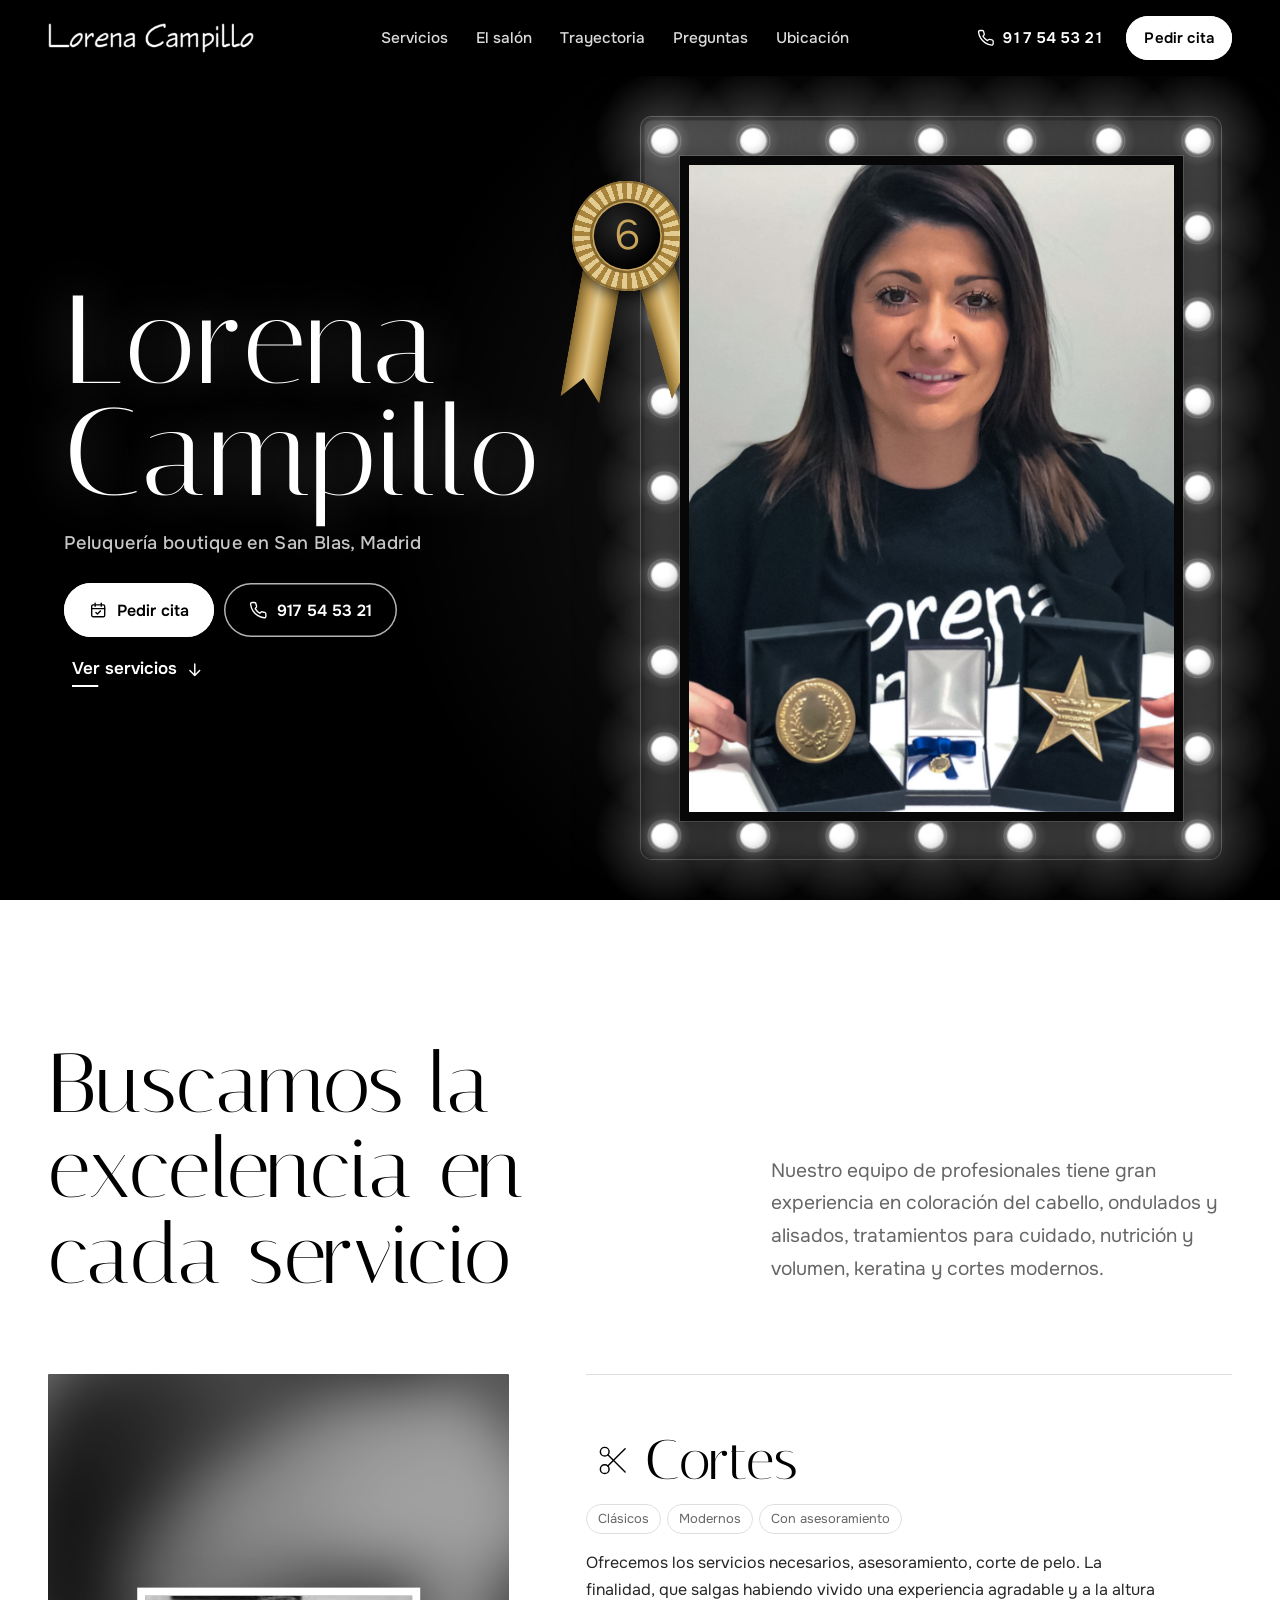
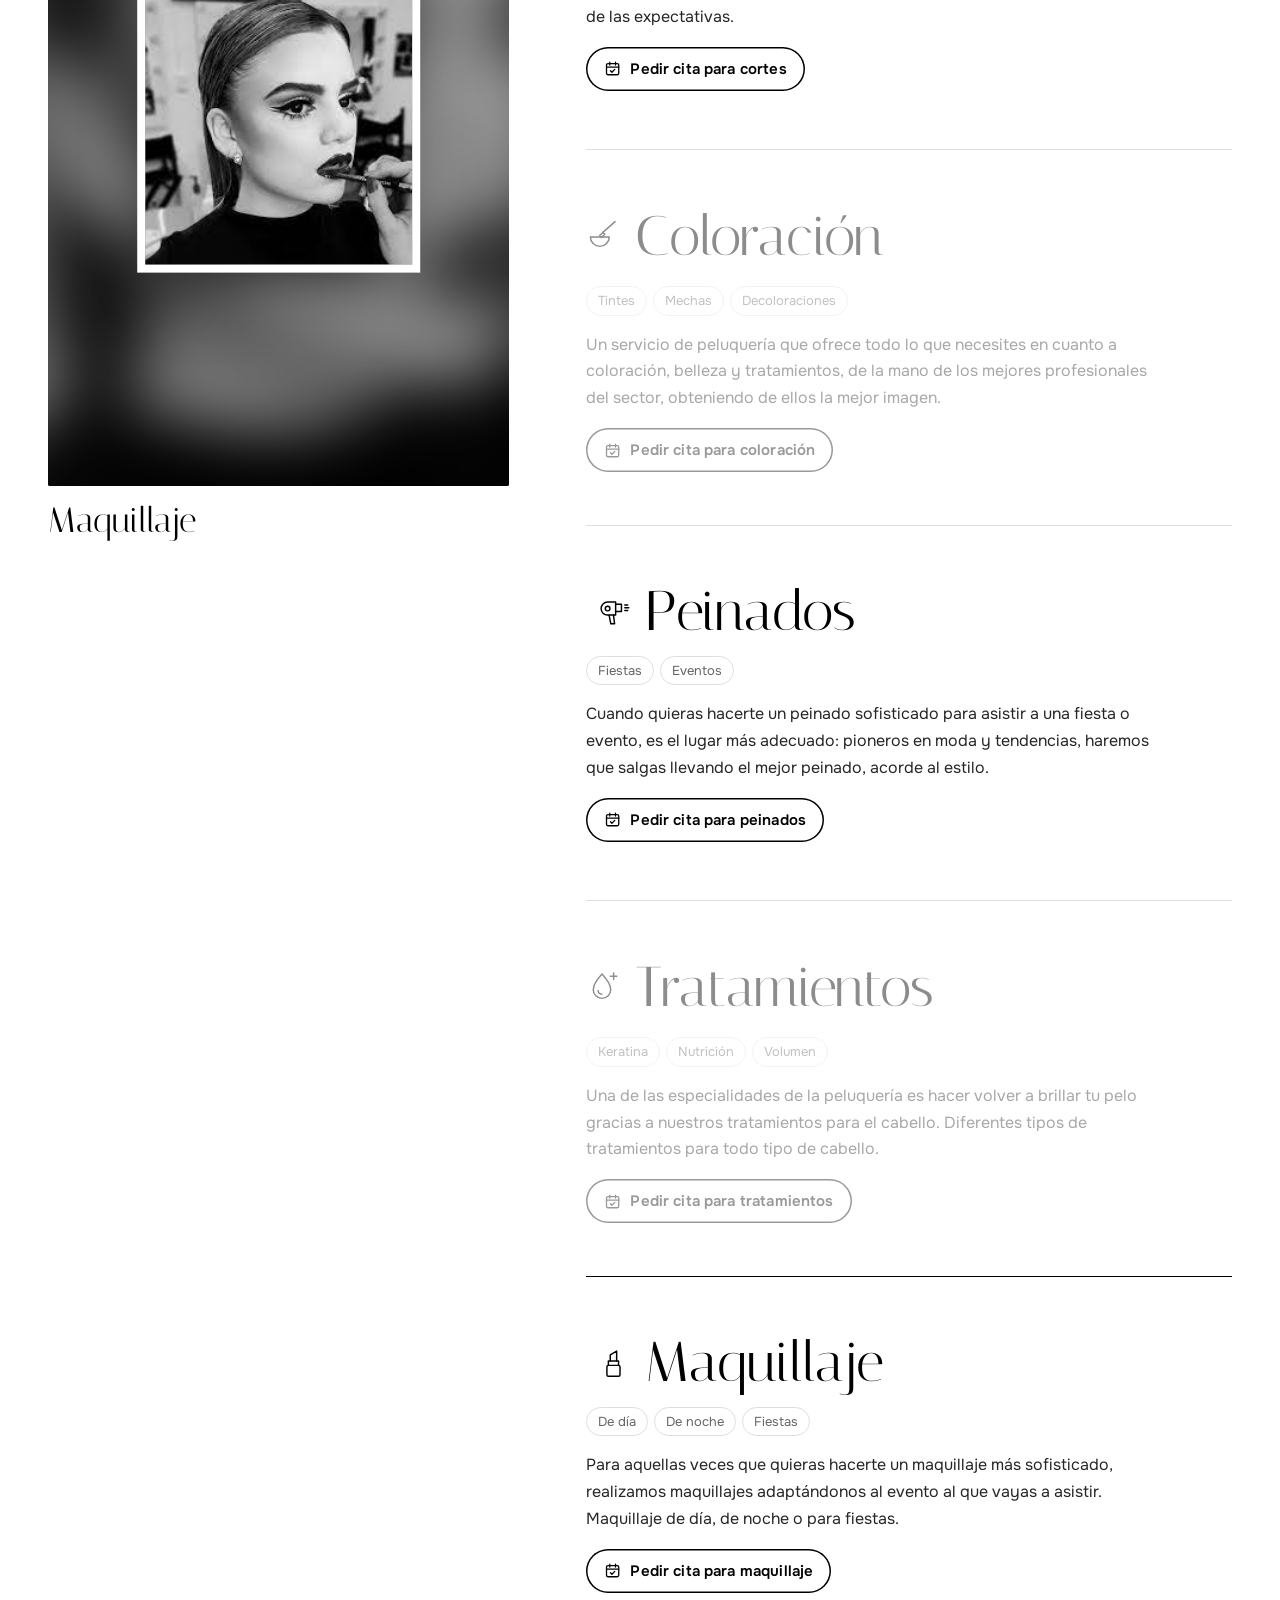
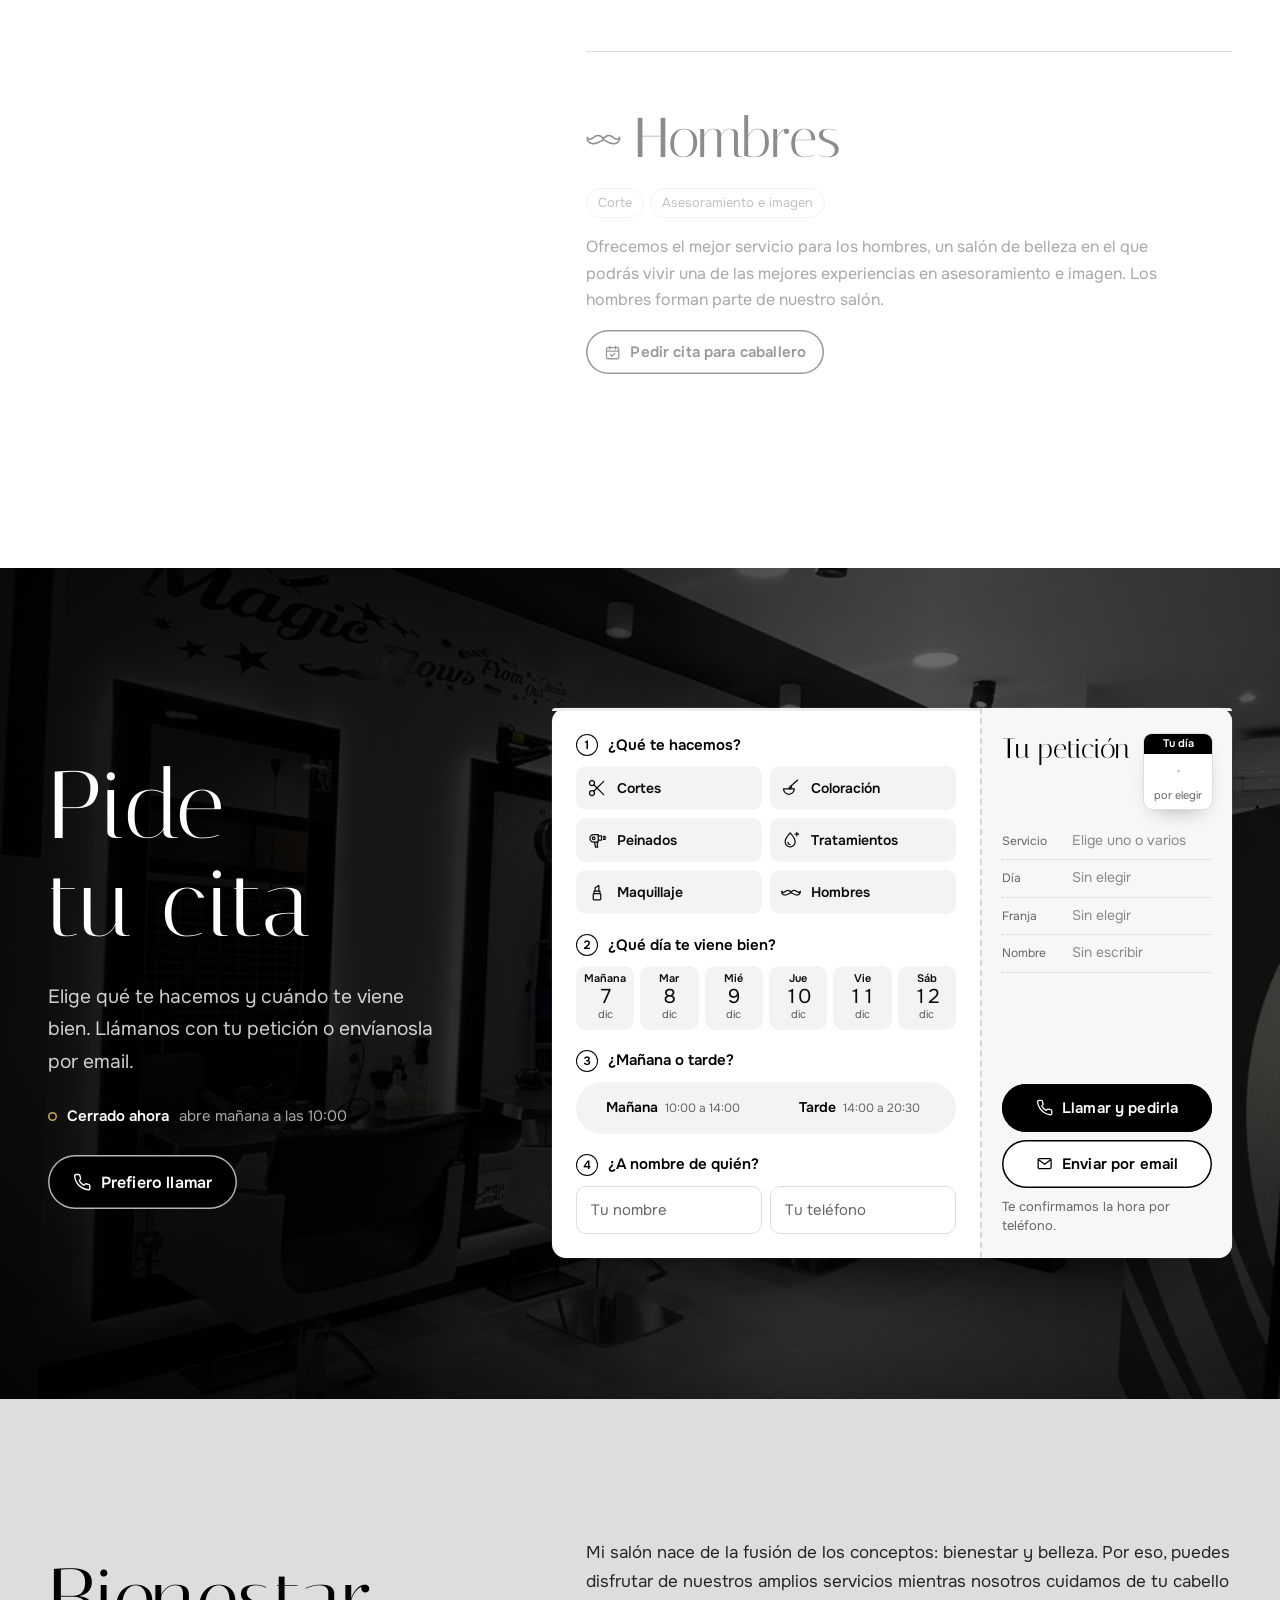
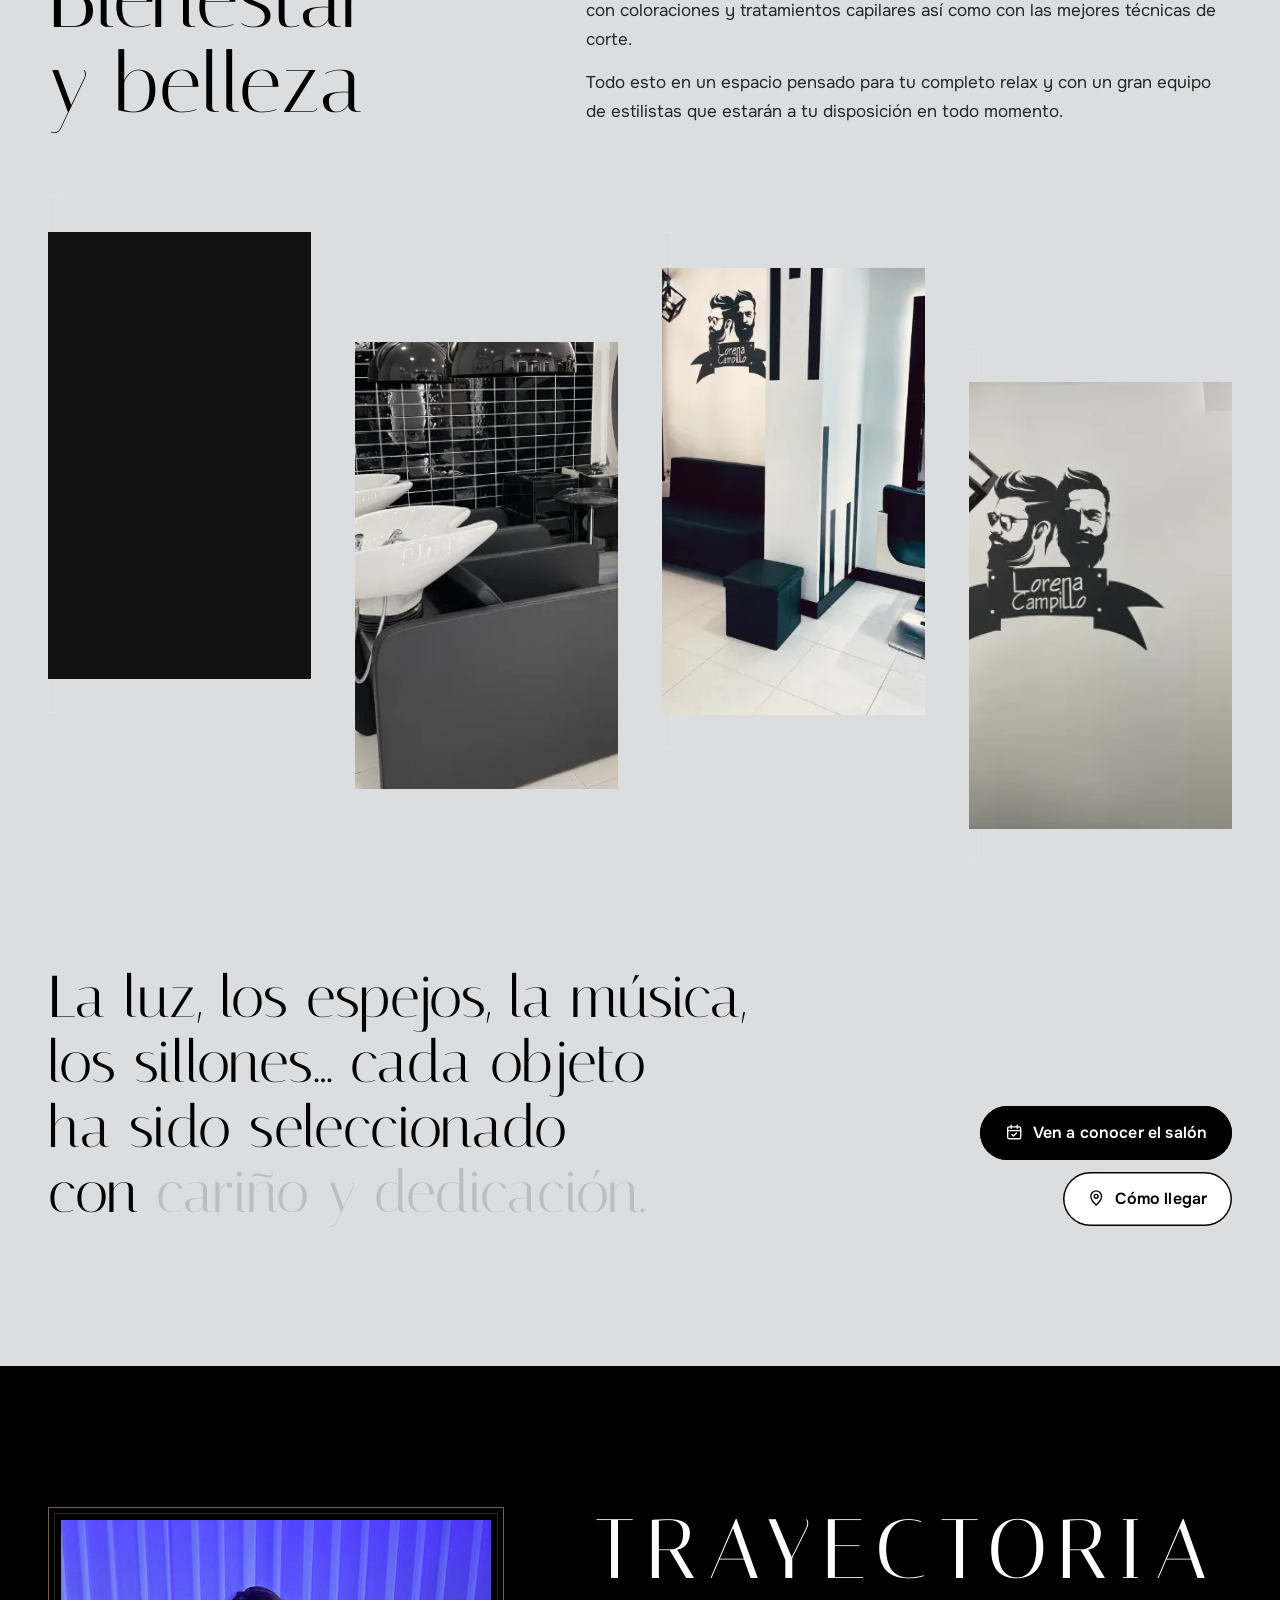
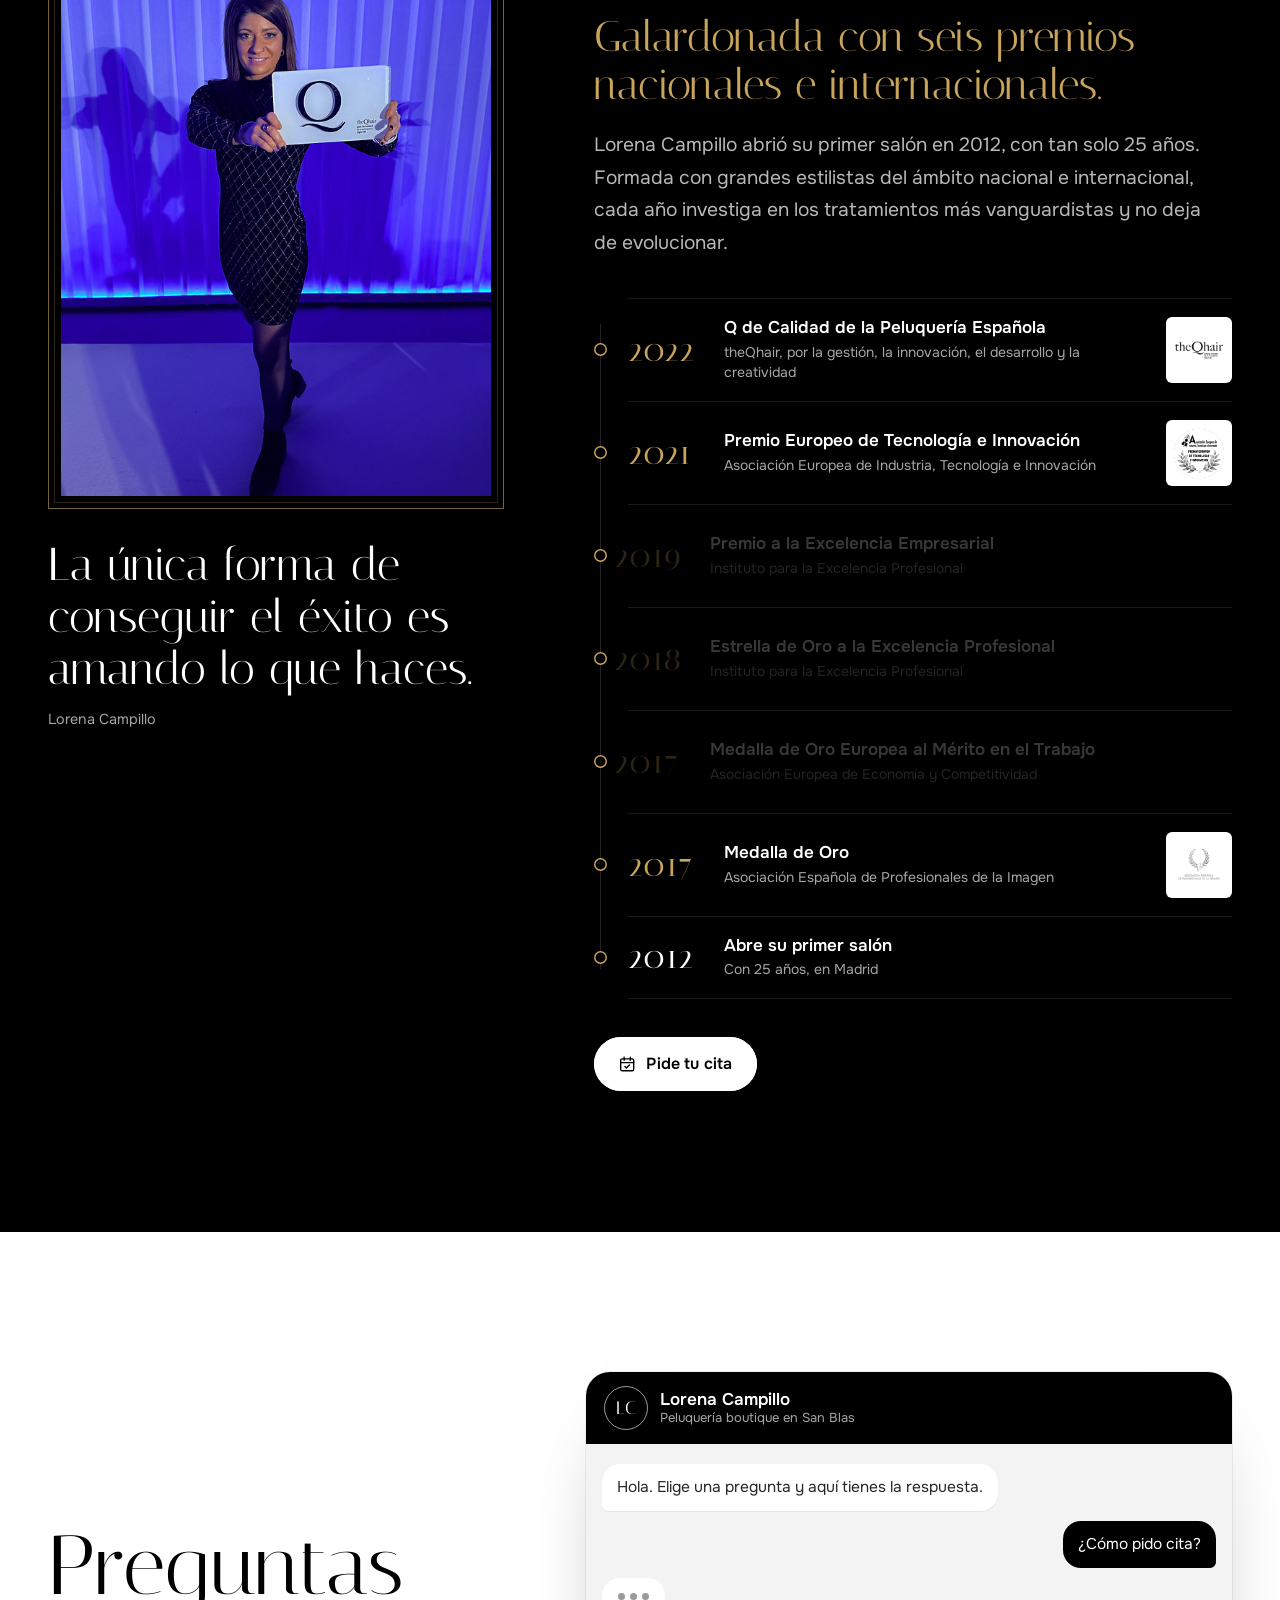
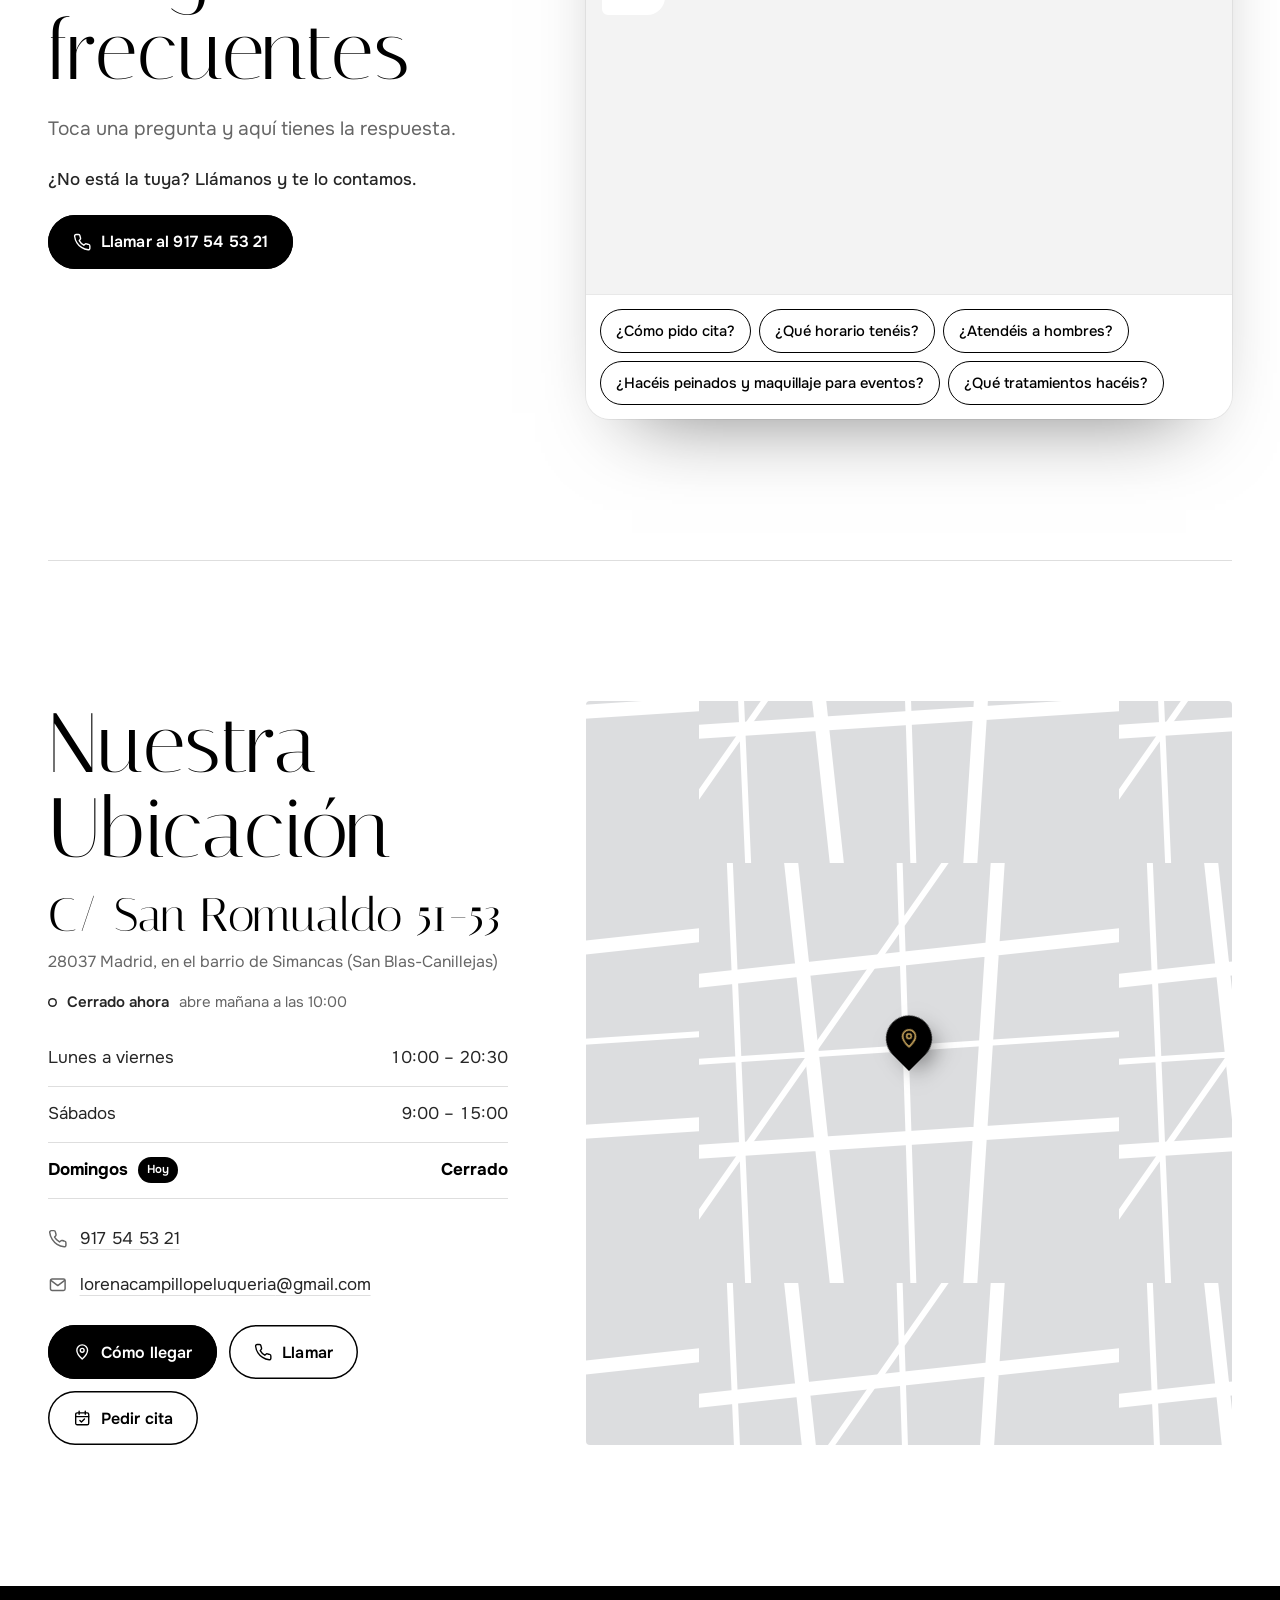
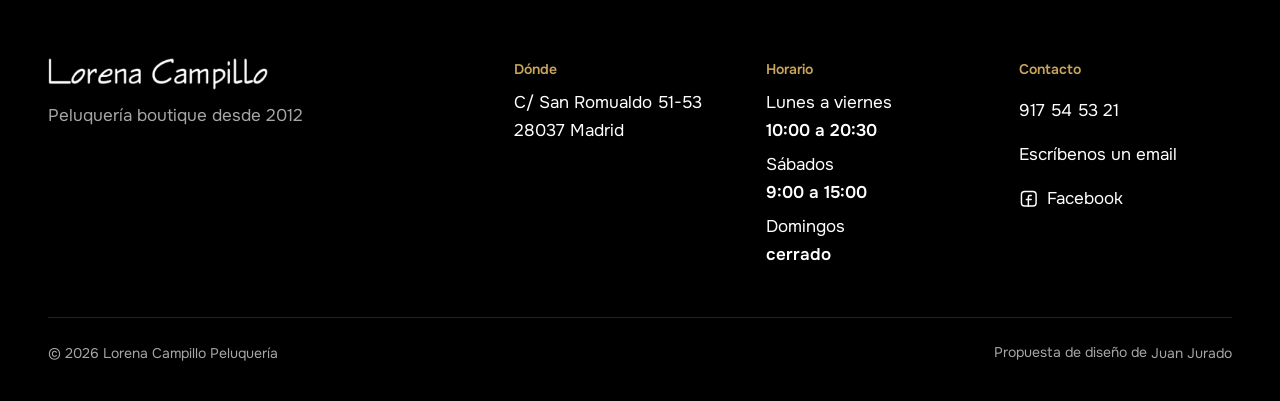
==== commit b4def58b: "fix: hero más compacto y con la escarapela como único objeto del espejo Del marco del espejo colgaba" ====
--- a/index.html
+++ b/index.html
@@ -165,6 +165,7 @@
   <section class="hero" id="inicio" aria-labelledby="hero-titulo">
     <div class="hero__escena envoltura">
       <div class="hero__texto">
+        <div class="hero__bloque">
         <h1 class="hero__titulo" id="hero-titulo">
           <span class="solo-lectores">Lorena Campillo, peluquería boutique en San Blas, Madrid</span>
           <span class="hero__nombre" aria-hidden="true"><span class="hero__palabra" data-letras-hero>Lorena</span> <span class="hero__palabra" data-letras-hero>Campillo</span></span>
@@ -174,6 +175,7 @@
           <a class="boton boton--luz" href="#cita" data-magnetico data-llamativo><svg class="ico ico--cal" aria-hidden="true"><use href="#i-cal"/></svg><span class="boton__txt">Pedir cita</span></a>
           <a class="boton boton--contorno-claro" href="tel:+34917545321" aria-label="Llamar al 917 54 53 21"><svg class="ico ico--tel" aria-hidden="true"><use href="#i-tel"/></svg><span class="boton__txt"><span class="solo-movil">Llamar</span><span class="sin-movil">917 54 53 21</span></span></a>
           <a class="enlace enlace--claro" href="#servicios"><span>Ver servicios</span><svg class="ico ico--abajo" aria-hidden="true"><use href="#i-abajo"/></svg></a>
+        </div>
         </div>
       </div>
 
@@ -215,46 +217,9 @@
                alt="Lorena Campillo sonriente, con tres de sus galardones en las manos: una medalla de oro, una insignia y una estrella dorada">
           <span class="tocador__labio" aria-hidden="true"></span>
 
-          <!-- Lo que una estilista mete en el marco de su espejo: cada cosa lleva a una parte de la página -->
-          <nav class="tocador__objetos" aria-label="Descubre el salón">
-            <a class="objeto objeto--polaroid" href="#servicios" aria-label="Ver servicios" style="--n:0">
-              <span class="objeto__flota">
-                <span class="objeto__cuerpo">
-                  <span class="polaroid" aria-hidden="true">
-                    <span class="polaroid__foto">
-                      <img class="activa" src="assets/img/trabajo-rizos-480.webp" width="480" height="640" loading="lazy" decoding="async" fetchpriority="low" alt="">
-                      <img data-src="assets/img/trabajo-mechas-480.webp" width="480" height="640" decoding="async" alt="">
-                      <img data-src="assets/img/trabajo-recogido-480.webp" width="480" height="584" decoding="async" alt="">
-                      <img data-src="assets/img/trabajo-brillo-480.webp" width="480" height="641" decoding="async" alt="">
-                      <img data-src="assets/img/salon-caballero-480.webp" width="480" height="640" decoding="async" alt="">
-                    </span>
-                    <span class="polaroid__pie"><span class="activa">Cortes</span><span>Coloración</span><span>Peinados</span><span>Tratamientos</span><span>Hombres</span></span>
-                  </span>
-                </span>
-                <span class="objeto__rotulo">Servicios</span>
-              </span>
-            </a>
-            <a class="objeto objeto--tarjeta" href="#cita" aria-label="Pide tu cita en un minuto" style="--n:1">
-              <span class="objeto__flota">
-                <span class="objeto__cuerpo">
-                  <span class="tarjeta" aria-hidden="true">
-                    <span class="tarjeta__casa">Lorena Campillo</span>
-                    <span class="tarjeta__titulo">Pide tu cita</span>
-                    <span class="tarjeta__lineas"><span>Día</span><span>Hora</span></span>
-                  </span>
-                </span>
-                <span class="objeto__rotulo">Cita<span class="sin-movil"> en un minuto</span></span>
-              </span>
-            </a>
-            <a class="objeto objeto--copia" href="#salon" aria-label="Conoce el salón" style="--n:2">
-              <span class="objeto__flota">
-                <span class="objeto__cuerpo">
-                  <span class="copia" aria-hidden="true"><img src="assets/img/salon-espejos-640.webp" width="640" height="480" loading="lazy" decoding="async" fetchpriority="low" alt=""></span>
-                </span>
-                <span class="objeto__rotulo">El salón</span>
-              </span>
-            </a>
-            <a class="objeto objeto--roseta" href="#trayectoria" aria-label="Seis premios nacionales e internacionales: ver la trayectoria" style="--n:3">
+          <!-- Del marco del espejo cuelga una sola cosa: la escarapela de sus seis premios -->
+          <nav class="tocador__objetos" aria-label="Sus galardones">
+            <a class="objeto objeto--roseta" href="#trayectoria" aria-label="Seis premios nacionales e internacionales: ver la trayectoria" style="--n:0">
               <span class="objeto__flota">
                 <span class="roseta__vaiven">
                   <span class="objeto__cuerpo">
@@ -266,14 +231,6 @@
                   </span>
                 </span>
                 <span class="objeto__rotulo"><span class="solo-movil">Premios</span><span class="sin-movil">Seis premios</span></span>
-              </span>
-            </a>
-            <a class="objeto objeto--nota" href="#preguntas" aria-label="Preguntas frecuentes" style="--n:4">
-              <span class="objeto__flota">
-                <span class="objeto__cuerpo">
-                  <span class="nota" aria-hidden="true"><span class="nota__texto">¿Atendéis a hombres?</span></span>
-                </span>
-                <span class="objeto__rotulo">Preguntas<span class="sin-movil"> frecuentes</span></span>
               </span>
             </a>
           </nav>
--- a/assets/css/home.css
+++ b/assets/css/home.css
@@ -118,7 +118,10 @@
   row-gap: clamp(4px, 1.1cqh, 12px);
   padding-block: clamp(6px, 1.3cqh, 18px) clamp(10px, 2cqh, 24px);
 }
-.hero__texto { display: contents; }
+/* En vertical las piezas se reparten por la rejilla del hero (nombre arriba,
+   tocador en medio, subtítulo y botones abajo): ni el envoltorio del texto
+   ni el del bloque forman caja. */
+.hero__texto, .hero__bloque { display: contents; }
 .hero__titulo { grid-area: nombre; font-weight: 400; text-align: center; margin-bottom: clamp(0px, .9cqh, 10px); }
 /* Su nombre, como un rótulo de luz: las letras se encienden con las bombillas */
 .hero__nombre {
@@ -154,8 +157,10 @@
   grid-area: tocador; justify-self: stretch; align-self: stretch; min-height: 0;
   container-type: size;
   display: grid; place-items: center;
-  /* Escala de los objetos y lo que sobresalen del marco, en uo: arriba, derecha, abajo, izquierda */
-  --k: 1; --pt: 22; --pr: 1.5; --pb: 21.5; --pl: 1.5;
+  /* Lo que sobresale del marco, en uo: arriba, derecha, abajo, izquierda.
+     Solo cuelga la escarapela por abajo, así que arriba no se reserva nada
+     y el espejo puede crecer y acercarse al nombre. */
+  --k: 1; --pt: 2; --pr: 1.5; --pb: 21.5; --pl: 1.5;
 }
 .tocador__espejo {
   --fh: min(
@@ -347,22 +352,16 @@
 .roseta__cola--a { left: 14%; transform: rotate(13deg); }
 .roseta__cola--b { right: 14%; transform: rotate(-13deg); }
 
-/* ---- Vertical: dos objetos asoman por arriba del marco y tres por abajo ----
-   (posición del enlace; --fx/--fy anclan el objeto por el lado del marco; --l* colocan el rótulo) */
-.objeto--nota     { --ow: 20; --oh: 15.5; --r: -6deg; --pivote: 74% 92%; --fx: 0%; --fy: 100%; left: calc(var(--u) * -1.5); bottom: calc(100% - var(--u) * 4); --lx: 0%; --ly: 0%; --ltx: 0%; --lty: -55%; }
-.objeto--polaroid { --ow: 16; --oh: 25.5; --r: 7deg; --pivote: 34% 94%; --fx: 100%; --fy: 100%; right: calc(var(--u) * 2.5); bottom: calc(100% - var(--u) * 5.2); --lx: 100%; --ly: 0%; --ltx: -100%; --lty: -55%; }
-.objeto--tarjeta  { --ow: 26; --oh: 15.6; --r: 4deg; --pivote: 50% 6%; --fx: 0%; --fy: 0%; left: calc(var(--u) * -1.5); top: calc(var(--u) * 108.8); --lx: 0%; --ly: 100%; --ltx: 0%; --lty: -45%; }
+/* ---- Vertical: la escarapela cuelga centrada bajo el marco ----
+   (--fx/--fy la anclan al lado del marco; --l* colocan el rótulo) */
 .objeto--roseta   { --ow: 13; --oh: 25; --r: 0deg; --pivote: 50% 26%; --fx: 50%; --fy: 0%; left: calc(50% - max(22px, var(--uo) * 6.5)); top: calc(var(--u) * 108); --lx: 50%; --ly: 100%; --ltx: -50%; --lty: -35%; }
-.objeto--copia    { --ow: 23.5; --oh: 18.2; --r: -5deg; --pivote: 50% 6%; --fx: 100%; --fy: 0%; right: calc(var(--u) * -1.5); top: calc(var(--u) * 108.8); --lx: 100%; --ly: 100%; --ltx: -100%; --lty: -45%; }
 
 /* ---- A dos lados (escritorio) y compacta (móvil en horizontal): los objetos asoman por los costados ---- */
 @media (min-width: 900px) and (min-aspect-ratio: 5/4), (orientation: landscape) and (max-height: 540px) and (max-width: 1023px) {
-  .tocador { --pt: 1; --pr: 20; --pb: 1; --pl: 22.5; }
-  .objeto--polaroid { --ow: 21; --oh: 33.4; --r: 7deg; --pivote: 6% 50%; --fx: 0%; --fy: 0%; left: calc(var(--u) * 85); right: auto; top: calc(var(--u) * 4); bottom: auto; --lx: 4%; --ly: 100%; --ltx: 0%; --lty: 16px; }
-  .objeto--copia    { --ow: 25; --oh: 19.4; --r: -6deg; --pivote: 6% 50%; --fx: 0%; --fy: 0%; left: calc(var(--u) * 83.6); right: auto; top: calc(var(--u) * 83); --lx: 6%; --ly: 100%; --ltx: 0%; --lty: 12px; }
+  /* Solo cuelga la escarapela por la izquierda: el margen derecho ya no
+     reserva sitio para objetos, y el izquierdo solo el que ella ocupa. */
+  .tocador { --pt: 1; --pr: 1.5; --pb: 1; --pl: 11; }
   .objeto--roseta   { --ow: 17; --oh: 34; --r: -3deg; --pivote: 50% 25%; --fx: 100%; --fy: 0%; left: auto; right: calc(100% - var(--u) * 6.5); top: calc(var(--u) * 10); --lx: 96%; --ly: 100%; --ltx: -100%; --lty: 6px; }
-  .objeto--nota     { --ow: 19; --oh: 17; --r: -7deg; --pivote: 92% 50%; --fx: 100%; --fy: 0%; left: auto; right: calc(100% - var(--u) * 5.5); top: calc(var(--u) * 56); bottom: auto; --lx: 96%; --ly: 100%; --ltx: -100%; --lty: 14px; }
-  .objeto--tarjeta  { --ow: 27; --oh: 16.5; --r: 5deg; --pivote: 90% 50%; --fx: 100%; --fy: 0%; left: auto; right: calc(100% - var(--u) * 6); top: calc(var(--u) * 92); --lx: 96%; --ly: 0%; --ltx: -100%; --lty: calc(-100% - 14px); }
 }
 
 /* ---- A dos lados (escritorio y tableta en horizontal) ---- */
@@ -370,19 +369,44 @@
   .hero__escena {
     --pad: clamp(14px, 2.4cqh, 30px);
     /* El ancho del tocador sale del alto: el marco y lo que asoma por los lados */
-    --col: min(calc((100cqh - 2 * var(--pad)) / 1.17 * 1.325), calc((min(100cqw, var(--ancho-escena, 1760px)) - 2 * var(--gutter)) * .65));
+    --col: min(calc((100cqh - 2 * var(--pad)) / 1.17 * 1.2), calc((min(100cqw, var(--ancho-escena, 1760px)) - 2 * var(--gutter)) * .56));
     max-width: var(--ancho-escena, 1760px);
     grid-template-columns: minmax(0, 1fr) var(--col);
     grid-template-rows: minmax(0, 1fr);
     grid-template-areas: 'texto tocador';
-    column-gap: clamp(20px, 2.6vw, 48px);
+    column-gap: clamp(16px, 2vw, 32px);
     padding-block: var(--pad);
-  }
+    /* El sobrante del espejo (su tamaño lo manda el alto) se compensa aquí,
+       para que la escena quede ópticamente centrada en la ventana. */
+    padding-left: clamp(16px, 5vw, 96px);
+  }
+  /* El texto es un bloque en bandera izquierda, arrimado al espejo: se
+     alinea como conjunto, nunca cada línea por su cuenta (eso descolocaba
+     el subtítulo y los botones contra el margen derecho). */
+  /* La columna conserva su ancho (el nombre se dimensiona en cqw y no puede
+     depender de su propio contenido). El bloque de texto se arrima al
+     espejo empujándose con un margen izquierdo automático, y todo dentro
+     sigue en bandera izquierda. */
   .hero__texto {
     grid-area: texto; justify-self: stretch; min-width: 0;
-    display: flex; flex-direction: column; justify-content: center; align-items: flex-start;
+    display: flex; flex-direction: column; justify-content: center;
+    align-items: stretch;
     container-type: inline-size;
   }
+  /* El bloque se mueve como una pieza: su ancho lo fija el nombre y se
+     arrima al espejo con margin-left:auto. Dentro, todo en bandera
+     izquierda, como estaba. */
+  .hero__bloque {
+    width: max-content; max-width: 100%;
+    margin-left: auto;
+    display: flex; flex-direction: column; align-items: flex-start;
+  }
+  /* El espejo se queda corto respecto a su columna porque su tamaño lo manda
+     el alto: se arrima al texto y el sobrante queda contra el borde. */
+  .tocador { justify-items: start; }
+  /* El bloque entero se arrima al espejo, pero NUNCA se estrecha: el nombre
+     manda su propio ancho y no puede partirse ni dejar letras huérfanas. */
+  .hero__texto > * { width: max-content; max-width: 100%; }
   .hero__titulo { text-align: left; margin-bottom: 0; }
   .hero__nombre { font-size: min(calc(100cqw / 3.85), 19cqh, 11rem); line-height: .9; white-space: normal; }
   .hero__palabra { display: block; }
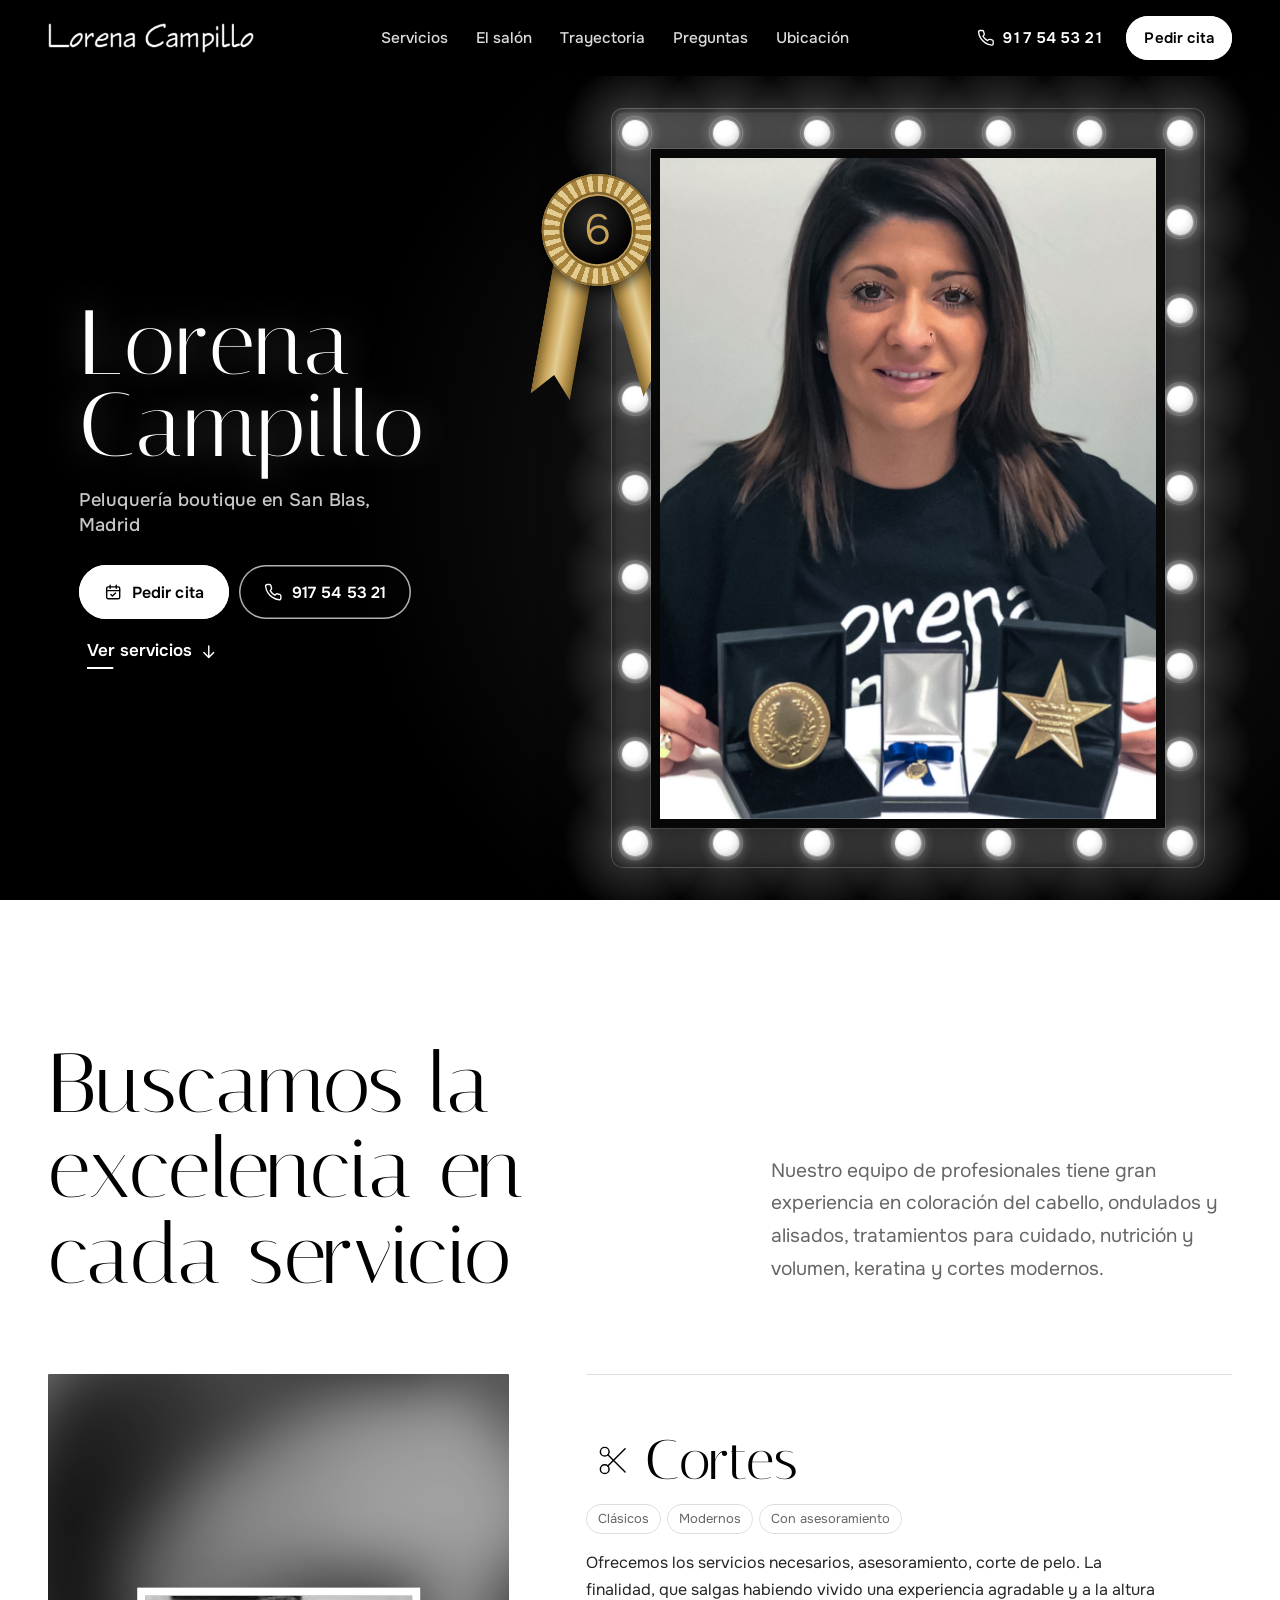
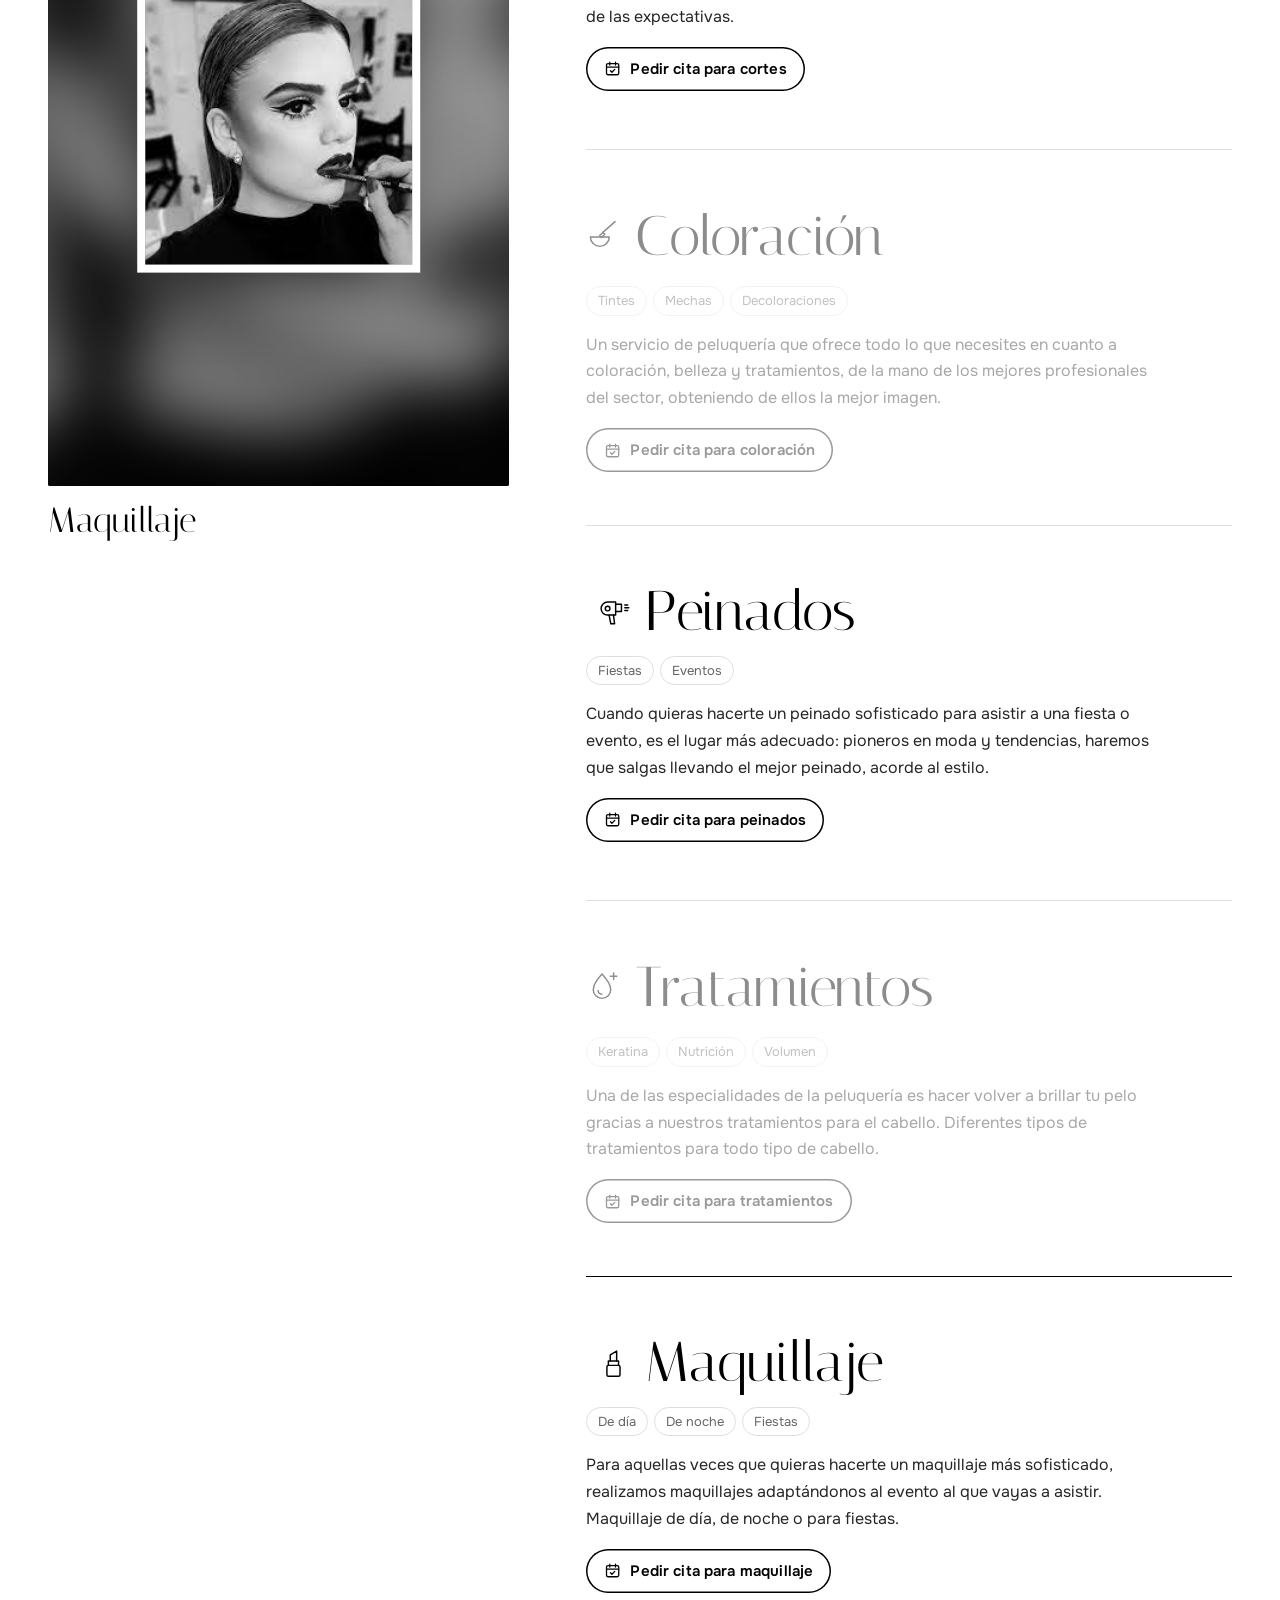
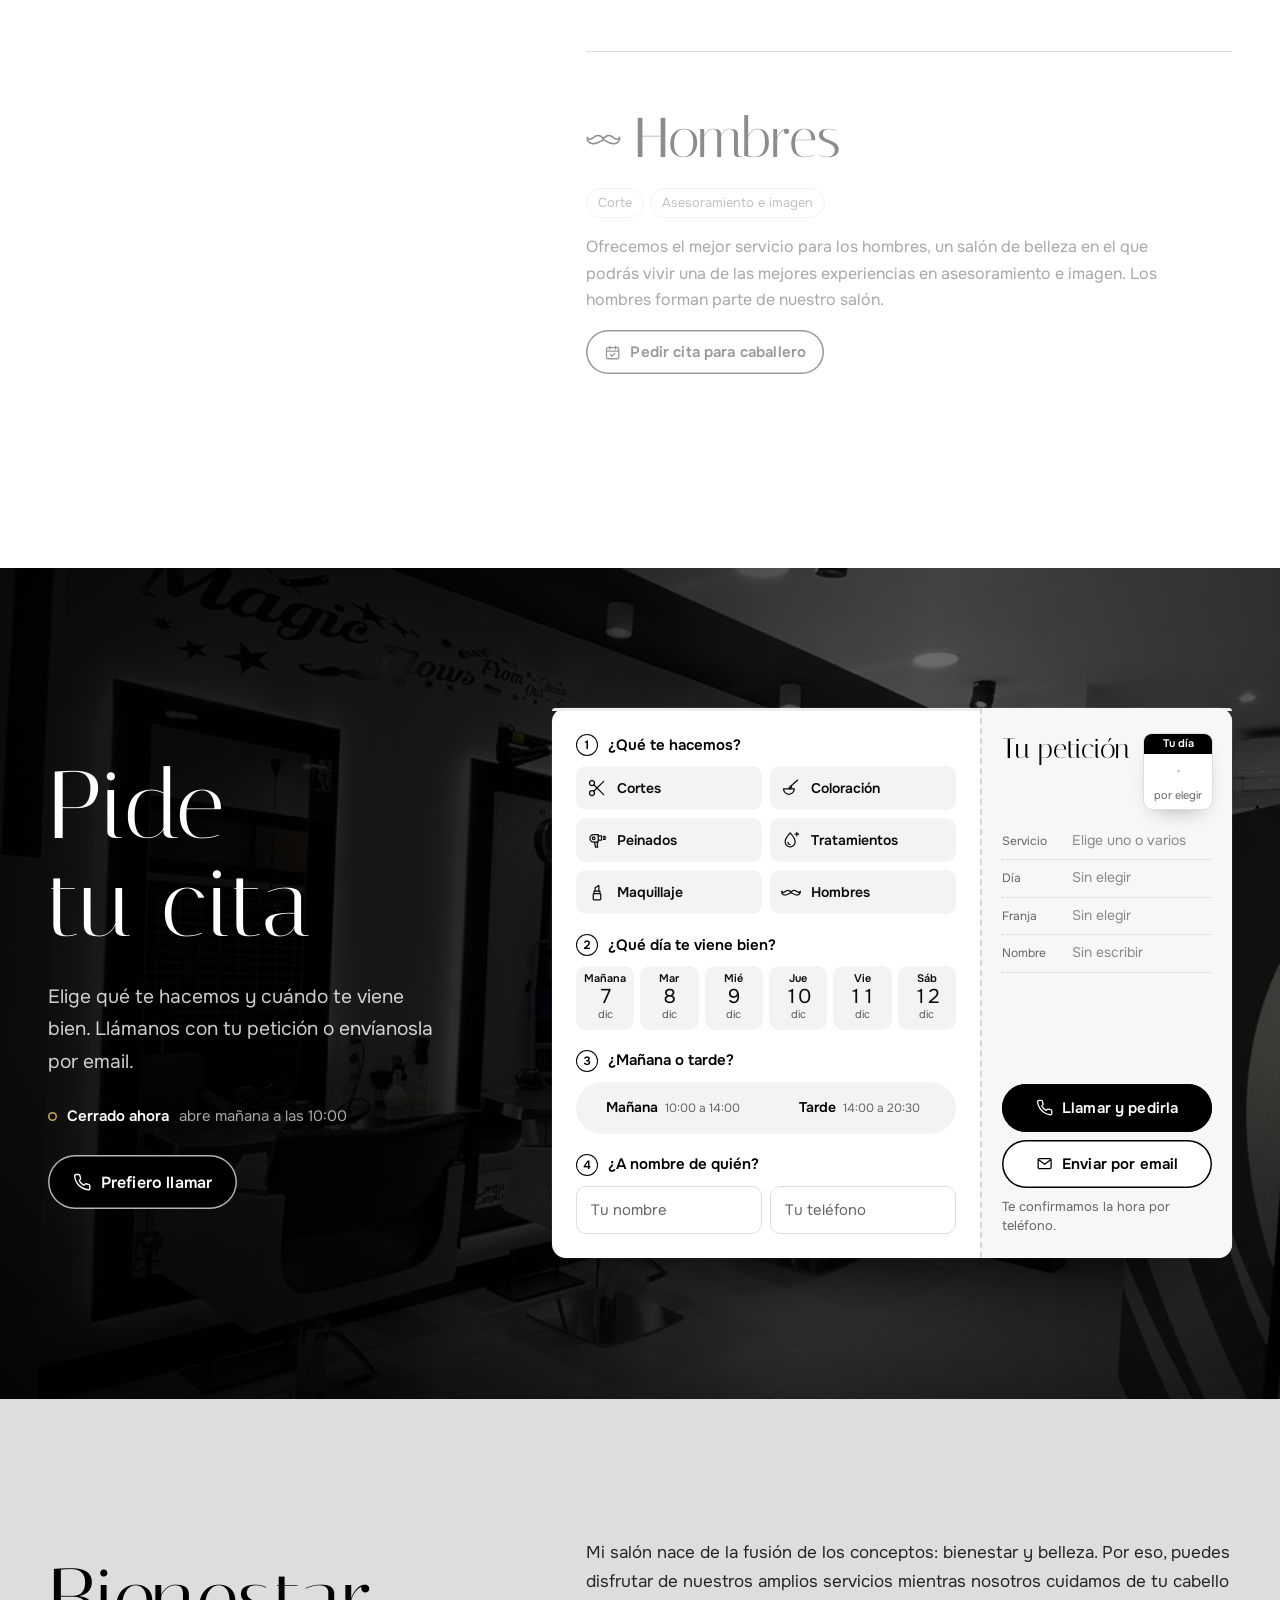
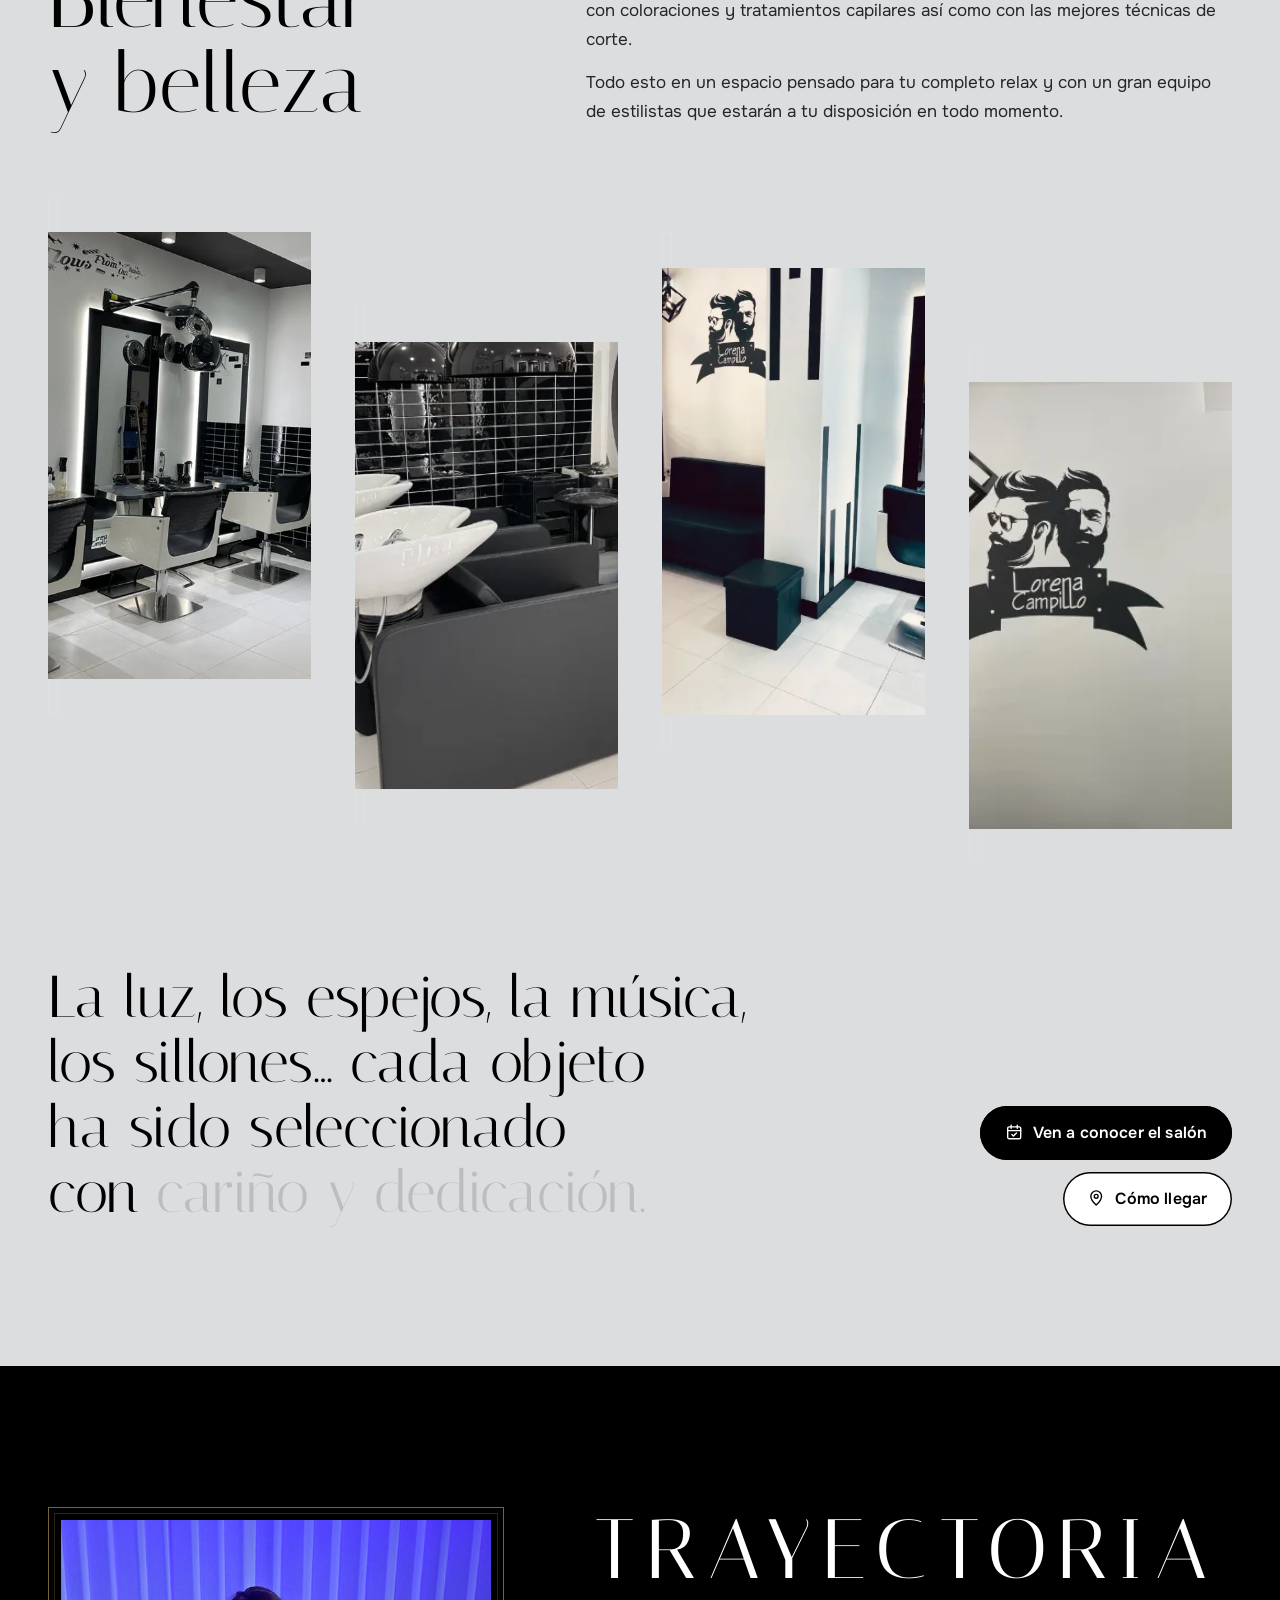
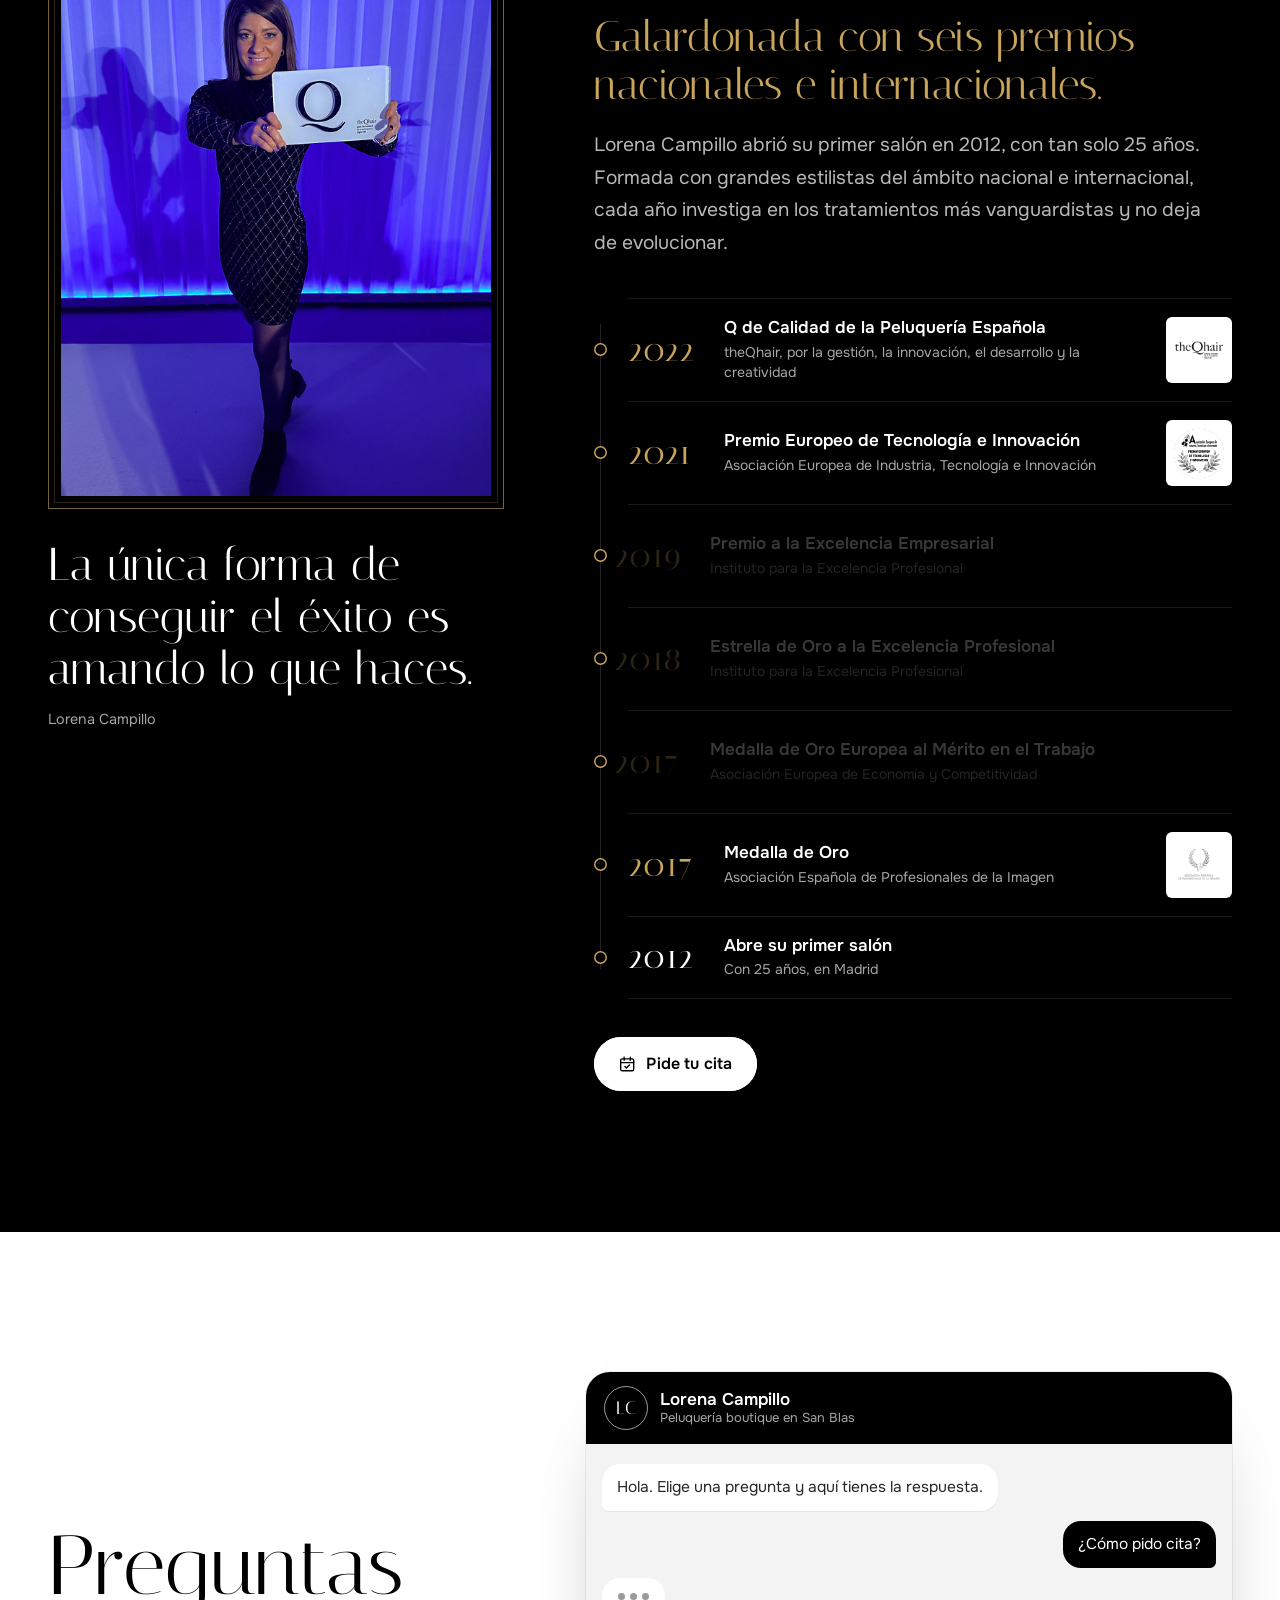
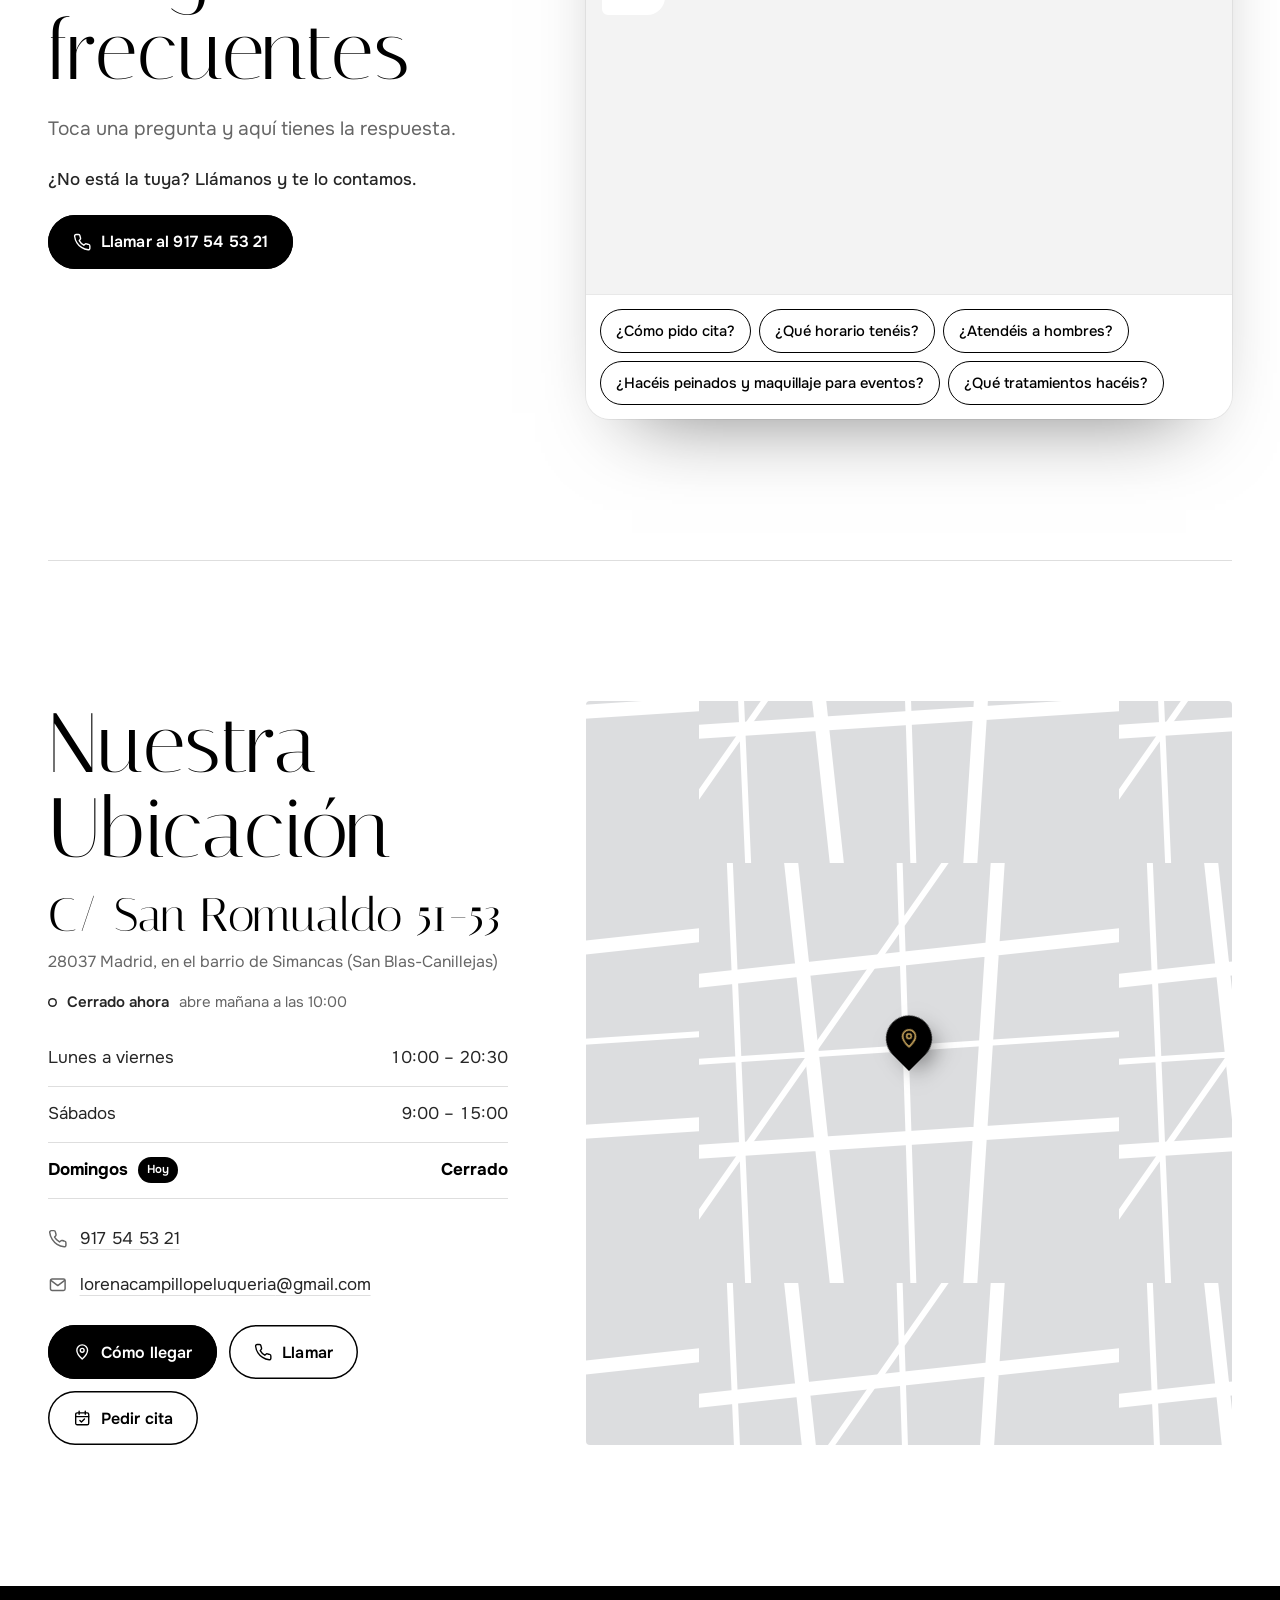
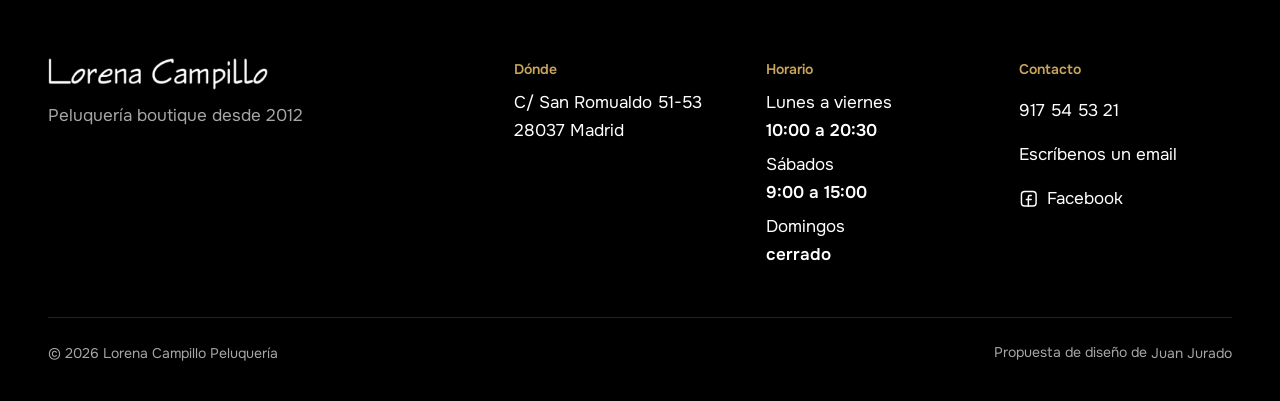
==== commit d88b48e6: "fix: del espejo solo cuelga la escarapela, y el texto respira por la izquierda Del marco colgaban ci" ====
--- a/index.html
+++ b/index.html
@@ -165,7 +165,6 @@
   <section class="hero" id="inicio" aria-labelledby="hero-titulo">
     <div class="hero__escena envoltura">
       <div class="hero__texto">
-        <div class="hero__bloque">
         <h1 class="hero__titulo" id="hero-titulo">
           <span class="solo-lectores">Lorena Campillo, peluquería boutique en San Blas, Madrid</span>
           <span class="hero__nombre" aria-hidden="true"><span class="hero__palabra" data-letras-hero>Lorena</span> <span class="hero__palabra" data-letras-hero>Campillo</span></span>
@@ -175,7 +174,6 @@
           <a class="boton boton--luz" href="#cita" data-magnetico data-llamativo><svg class="ico ico--cal" aria-hidden="true"><use href="#i-cal"/></svg><span class="boton__txt">Pedir cita</span></a>
           <a class="boton boton--contorno-claro" href="tel:+34917545321" aria-label="Llamar al 917 54 53 21"><svg class="ico ico--tel" aria-hidden="true"><use href="#i-tel"/></svg><span class="boton__txt"><span class="solo-movil">Llamar</span><span class="sin-movil">917 54 53 21</span></span></a>
           <a class="enlace enlace--claro" href="#servicios"><span>Ver servicios</span><svg class="ico ico--abajo" aria-hidden="true"><use href="#i-abajo"/></svg></a>
-        </div>
         </div>
       </div>
 
@@ -219,7 +217,7 @@
 
           <!-- Del marco del espejo cuelga una sola cosa: la escarapela de sus seis premios -->
           <nav class="tocador__objetos" aria-label="Sus galardones">
-            <a class="objeto objeto--roseta" href="#trayectoria" aria-label="Seis premios nacionales e internacionales: ver la trayectoria" style="--n:0">
+            <a class="objeto objeto--roseta" href="#trayectoria" aria-label="Seis premios nacionales e internacionales: ver la trayectoria" style="--n:3">
               <span class="objeto__flota">
                 <span class="roseta__vaiven">
                   <span class="objeto__cuerpo">
--- a/assets/css/home.css
+++ b/assets/css/home.css
@@ -118,10 +118,7 @@
   row-gap: clamp(4px, 1.1cqh, 12px);
   padding-block: clamp(6px, 1.3cqh, 18px) clamp(10px, 2cqh, 24px);
 }
-/* En vertical las piezas se reparten por la rejilla del hero (nombre arriba,
-   tocador en medio, subtítulo y botones abajo): ni el envoltorio del texto
-   ni el del bloque forman caja. */
-.hero__texto, .hero__bloque { display: contents; }
+.hero__texto { display: contents; }
 .hero__titulo { grid-area: nombre; font-weight: 400; text-align: center; margin-bottom: clamp(0px, .9cqh, 10px); }
 /* Su nombre, como un rótulo de luz: las letras se encienden con las bombillas */
 .hero__nombre {
@@ -157,10 +154,9 @@
   grid-area: tocador; justify-self: stretch; align-self: stretch; min-height: 0;
   container-type: size;
   display: grid; place-items: center;
-  /* Lo que sobresale del marco, en uo: arriba, derecha, abajo, izquierda.
-     Solo cuelga la escarapela por abajo, así que arriba no se reserva nada
-     y el espejo puede crecer y acercarse al nombre. */
-  --k: 1; --pt: 2; --pr: 1.5; --pb: 21.5; --pl: 1.5;
+  /* Escala de los objetos y lo que sobresalen del marco, en uo: arriba, derecha, abajo, izquierda.
+     Ya solo cuelga la escarapela por abajo: arriba no hay que reservar. */
+  --k: 1; --pt: 4; --pr: 1.5; --pb: 21.5; --pl: 1.5;
 }
 .tocador__espejo {
   --fh: min(
@@ -352,16 +348,24 @@
 .roseta__cola--a { left: 14%; transform: rotate(13deg); }
 .roseta__cola--b { right: 14%; transform: rotate(-13deg); }
 
-/* ---- Vertical: la escarapela cuelga centrada bajo el marco ----
-   (--fx/--fy la anclan al lado del marco; --l* colocan el rótulo) */
+/* ---- Vertical: dos objetos asoman por arriba del marco y tres por abajo ----
+   (posición del enlace; --fx/--fy anclan el objeto por el lado del marco; --l* colocan el rótulo) */
+.objeto--nota     { --ow: 20; --oh: 15.5; --r: -6deg; --pivote: 74% 92%; --fx: 0%; --fy: 100%; left: calc(var(--u) * -1.5); bottom: calc(100% - var(--u) * 4); --lx: 0%; --ly: 0%; --ltx: 0%; --lty: -55%; }
+.objeto--polaroid { --ow: 16; --oh: 25.5; --r: 7deg; --pivote: 34% 94%; --fx: 100%; --fy: 100%; right: calc(var(--u) * 2.5); bottom: calc(100% - var(--u) * 5.2); --lx: 100%; --ly: 0%; --ltx: -100%; --lty: -55%; }
+.objeto--tarjeta  { --ow: 26; --oh: 15.6; --r: 4deg; --pivote: 50% 6%; --fx: 0%; --fy: 0%; left: calc(var(--u) * -1.5); top: calc(var(--u) * 108.8); --lx: 0%; --ly: 100%; --ltx: 0%; --lty: -45%; }
 .objeto--roseta   { --ow: 13; --oh: 25; --r: 0deg; --pivote: 50% 26%; --fx: 50%; --fy: 0%; left: calc(50% - max(22px, var(--uo) * 6.5)); top: calc(var(--u) * 108); --lx: 50%; --ly: 100%; --ltx: -50%; --lty: -35%; }
+.objeto--copia    { --ow: 23.5; --oh: 18.2; --r: -5deg; --pivote: 50% 6%; --fx: 100%; --fy: 0%; right: calc(var(--u) * -1.5); top: calc(var(--u) * 108.8); --lx: 100%; --ly: 100%; --ltx: -100%; --lty: -45%; }
 
 /* ---- A dos lados (escritorio) y compacta (móvil en horizontal): los objetos asoman por los costados ---- */
 @media (min-width: 900px) and (min-aspect-ratio: 5/4), (orientation: landscape) and (max-height: 540px) and (max-width: 1023px) {
-  /* Solo cuelga la escarapela por la izquierda: el margen derecho ya no
-     reserva sitio para objetos, y el izquierdo solo el que ella ocupa. */
-  .tocador { --pt: 1; --pr: 1.5; --pb: 1; --pl: 11; }
+  /* Ya solo cuelga la escarapela por la izquierda: a la derecha no hay que
+     reservar sitio para objetos que no existen. */
+  .tocador { --pt: 1; --pr: 4; --pb: 1; --pl: 22.5; }
+  .objeto--polaroid { --ow: 21; --oh: 33.4; --r: 7deg; --pivote: 6% 50%; --fx: 0%; --fy: 0%; left: calc(var(--u) * 85); right: auto; top: calc(var(--u) * 4); bottom: auto; --lx: 4%; --ly: 100%; --ltx: 0%; --lty: 16px; }
+  .objeto--copia    { --ow: 25; --oh: 19.4; --r: -6deg; --pivote: 6% 50%; --fx: 0%; --fy: 0%; left: calc(var(--u) * 83.6); right: auto; top: calc(var(--u) * 83); --lx: 6%; --ly: 100%; --ltx: 0%; --lty: 12px; }
   .objeto--roseta   { --ow: 17; --oh: 34; --r: -3deg; --pivote: 50% 25%; --fx: 100%; --fy: 0%; left: auto; right: calc(100% - var(--u) * 6.5); top: calc(var(--u) * 10); --lx: 96%; --ly: 100%; --ltx: -100%; --lty: 6px; }
+  .objeto--nota     { --ow: 19; --oh: 17; --r: -7deg; --pivote: 92% 50%; --fx: 100%; --fy: 0%; left: auto; right: calc(100% - var(--u) * 5.5); top: calc(var(--u) * 56); bottom: auto; --lx: 96%; --ly: 100%; --ltx: -100%; --lty: 14px; }
+  .objeto--tarjeta  { --ow: 27; --oh: 16.5; --r: 5deg; --pivote: 90% 50%; --fx: 100%; --fy: 0%; left: auto; right: calc(100% - var(--u) * 6); top: calc(var(--u) * 92); --lx: 96%; --ly: 0%; --ltx: -100%; --lty: calc(-100% - 14px); }
 }
 
 /* ---- A dos lados (escritorio y tableta en horizontal) ---- */
@@ -369,44 +373,21 @@
   .hero__escena {
     --pad: clamp(14px, 2.4cqh, 30px);
     /* El ancho del tocador sale del alto: el marco y lo que asoma por los lados */
-    --col: min(calc((100cqh - 2 * var(--pad)) / 1.17 * 1.2), calc((min(100cqw, var(--ancho-escena, 1760px)) - 2 * var(--gutter)) * .56));
+    --col: min(calc((100cqh - 2 * var(--pad)) / 1.17 * 1.325), calc((min(100cqw, var(--ancho-escena, 1760px)) - 2 * var(--gutter)) * .65));
     max-width: var(--ancho-escena, 1760px);
     grid-template-columns: minmax(0, 1fr) var(--col);
     grid-template-rows: minmax(0, 1fr);
     grid-template-areas: 'texto tocador';
-    column-gap: clamp(16px, 2vw, 32px);
+    column-gap: clamp(20px, 2.6vw, 48px);
     padding-block: var(--pad);
-    /* El sobrante del espejo (su tamaño lo manda el alto) se compensa aquí,
-       para que la escena quede ópticamente centrada en la ventana. */
-    padding-left: clamp(16px, 5vw, 96px);
-  }
-  /* El texto es un bloque en bandera izquierda, arrimado al espejo: se
-     alinea como conjunto, nunca cada línea por su cuenta (eso descolocaba
-     el subtítulo y los botones contra el margen derecho). */
-  /* La columna conserva su ancho (el nombre se dimensiona en cqw y no puede
-     depender de su propio contenido). El bloque de texto se arrima al
-     espejo empujándose con un margen izquierdo automático, y todo dentro
-     sigue en bandera izquierda. */
+  }
   .hero__texto {
     grid-area: texto; justify-self: stretch; min-width: 0;
-    display: flex; flex-direction: column; justify-content: center;
-    align-items: stretch;
+    display: flex; flex-direction: column; justify-content: center; align-items: flex-start;
+    /* Un poco de aire por la izquierda: el texto no se pega al borde */
+    padding-left: clamp(8px, 2.4cqw, 44px);
     container-type: inline-size;
   }
-  /* El bloque se mueve como una pieza: su ancho lo fija el nombre y se
-     arrima al espejo con margin-left:auto. Dentro, todo en bandera
-     izquierda, como estaba. */
-  .hero__bloque {
-    width: max-content; max-width: 100%;
-    margin-left: auto;
-    display: flex; flex-direction: column; align-items: flex-start;
-  }
-  /* El espejo se queda corto respecto a su columna porque su tamaño lo manda
-     el alto: se arrima al texto y el sobrante queda contra el borde. */
-  .tocador { justify-items: start; }
-  /* El bloque entero se arrima al espejo, pero NUNCA se estrecha: el nombre
-     manda su propio ancho y no puede partirse ni dejar letras huérfanas. */
-  .hero__texto > * { width: max-content; max-width: 100%; }
   .hero__titulo { text-align: left; margin-bottom: 0; }
   .hero__nombre { font-size: min(calc(100cqw / 3.85), 19cqh, 11rem); line-height: .9; white-space: normal; }
   .hero__palabra { display: block; }
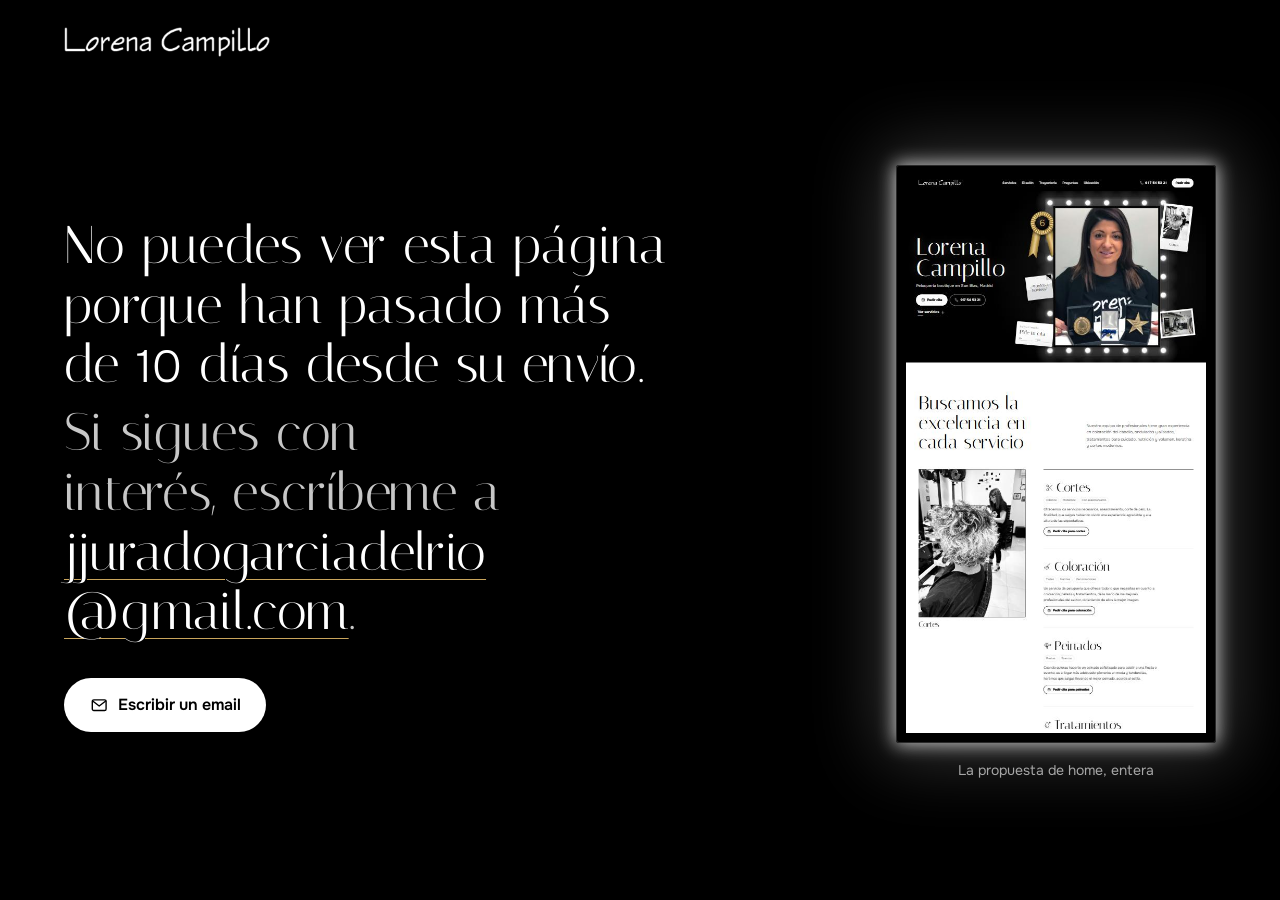
==== commit db950cd7: "feat: la propuesta caduca a los 10 días de su envío Desde el 15 de octubre de 2026 (00:00, Madrid) l" ====
--- a/index.html
+++ b/index.html
@@ -12,6 +12,18 @@
 <meta property="og:description" content="Seis premios nacionales e internacionales. C/ San Romualdo 51-53, Madrid. Pide cita: 917 54 53 21.">
 <meta property="og:image" content="https://jjurado2026.github.io/lorena-campillo/assets/img/lorena-premios.jpg">
 
+<script>
+  /* La propuesta se ve 10 días desde su envío (5 de octubre de 2026): desde el 15 de octubre a las
+     00:00 de Madrid, el aviso de caducada. En local (file://) no caduca, para poder seguir
+     generando capturas; ?caducada lo simula. */
+  (function () {
+    var fin = Date.UTC(2026, 9, 14, 22, 0);
+    if (/[?&]caducada\b/.test(location.search) || (location.protocol !== 'file:' && Date.now() >= fin)) {
+      document.documentElement.style.display = 'none';
+      location.replace('caducada.html');
+    }
+  })();
+</script>
 <script>
   /* Antes de pintar: movimiento solo con JavaScript y si nadie ha pedido quietud */
   (function (d) {
--- a/assets/css/home.css
+++ b/assets/css/home.css
@@ -384,14 +384,15 @@
   .hero__texto {
     grid-area: texto; justify-self: stretch; min-width: 0;
     display: flex; flex-direction: column; justify-content: center; align-items: flex-start;
-    /* Un poco de aire por la izquierda: el texto no se pega al borde */
-    padding-left: clamp(8px, 2.4cqw, 44px);
+    /* Aire por la izquierda: el texto no se pega al borde de la ventana */
+    padding-left: clamp(16px, 4.6cqw, 84px);
     container-type: inline-size;
   }
   .hero__titulo { text-align: left; margin-bottom: 0; }
   .hero__nombre { font-size: min(calc(100cqw / 3.85), 19cqh, 11rem); line-height: .9; white-space: normal; }
   .hero__palabra { display: block; }
-  .hero__sub { margin-top: clamp(14px, 2.6cqh, 28px); text-align: left; font-size: clamp(1rem, .9rem + .3vw, 1.2rem); }
+  /* El subtítulo es una sola frase: no se parte dejando «Madrid» solo. */
+  .hero__sub { margin-top: clamp(14px, 2.6cqh, 28px); text-align: left; font-size: clamp(1rem, .9rem + .3vw, 1.2rem); white-space: nowrap; }
   .hero__acciones { justify-content: flex-start; margin-top: clamp(18px, 3.4cqh, 36px); }
   .hero__acciones .enlace { display: inline-flex; flex-basis: auto; margin-left: 8px; }
 }
